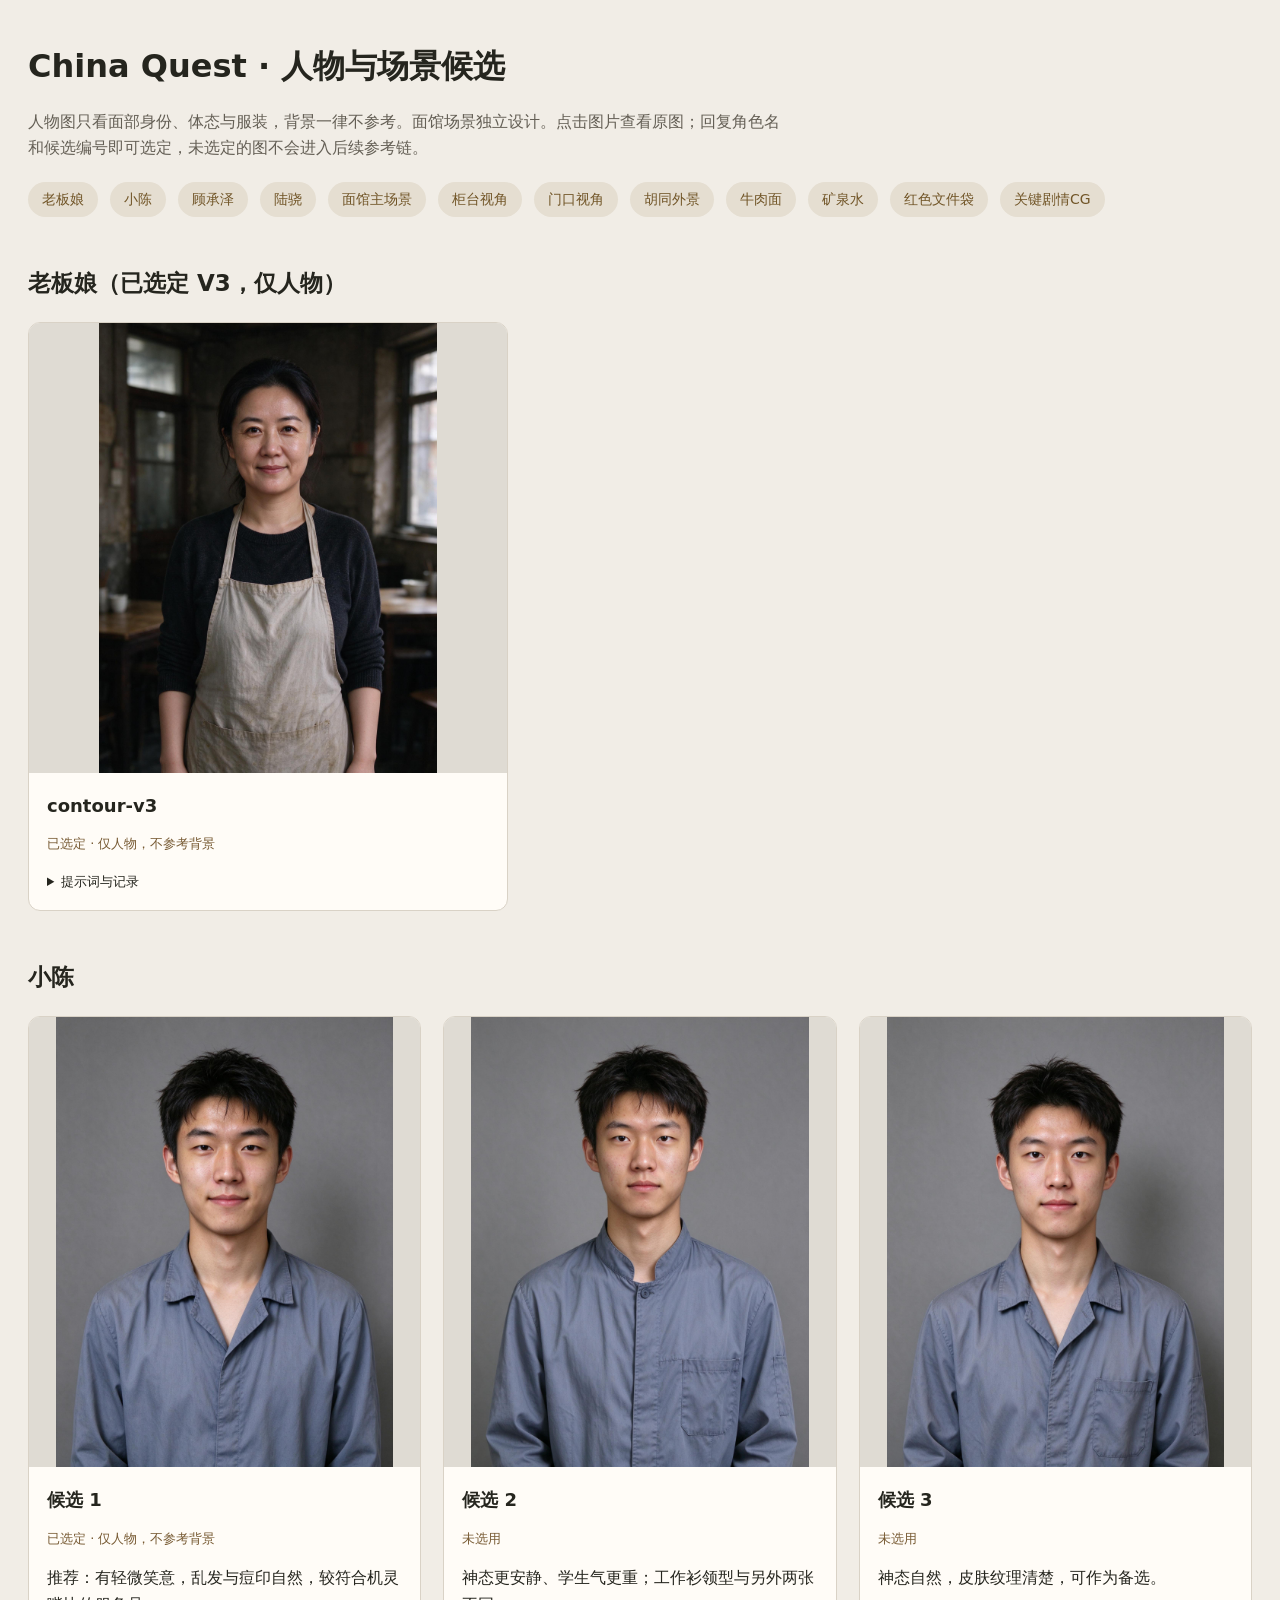
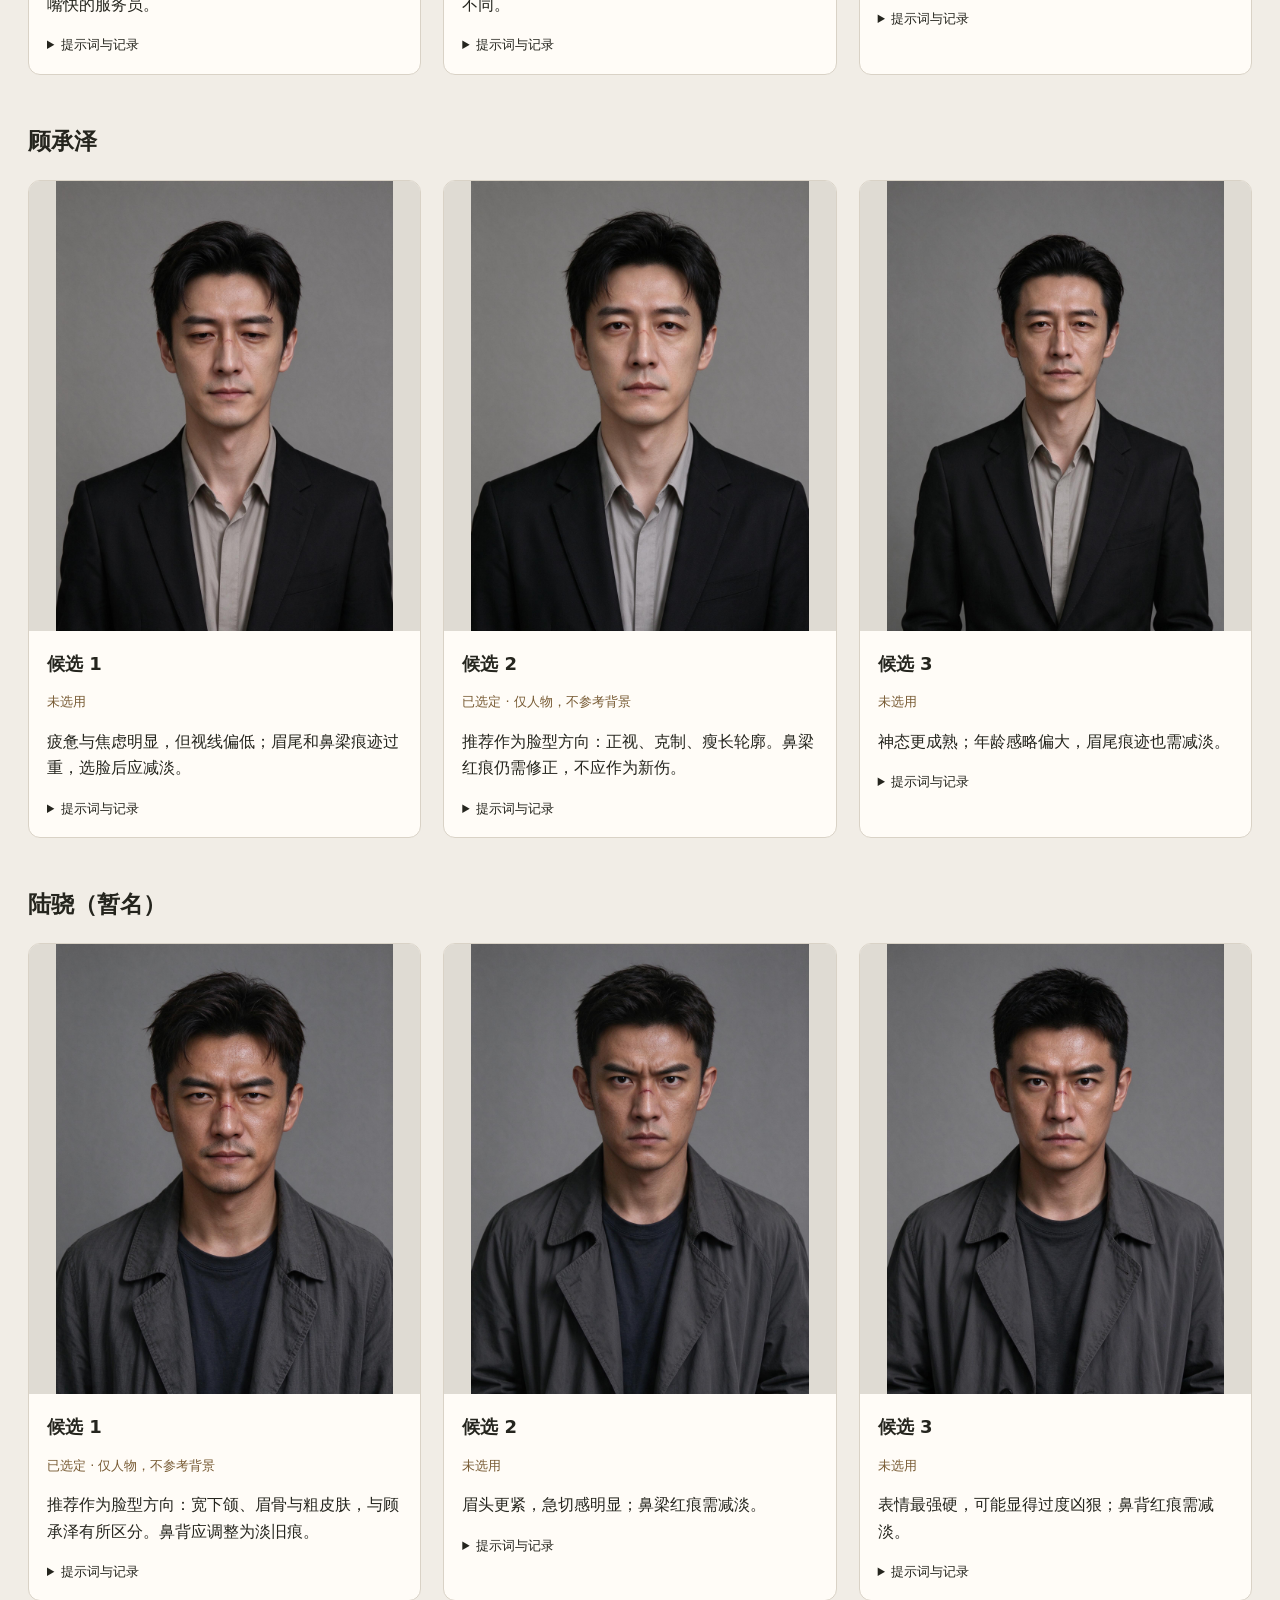
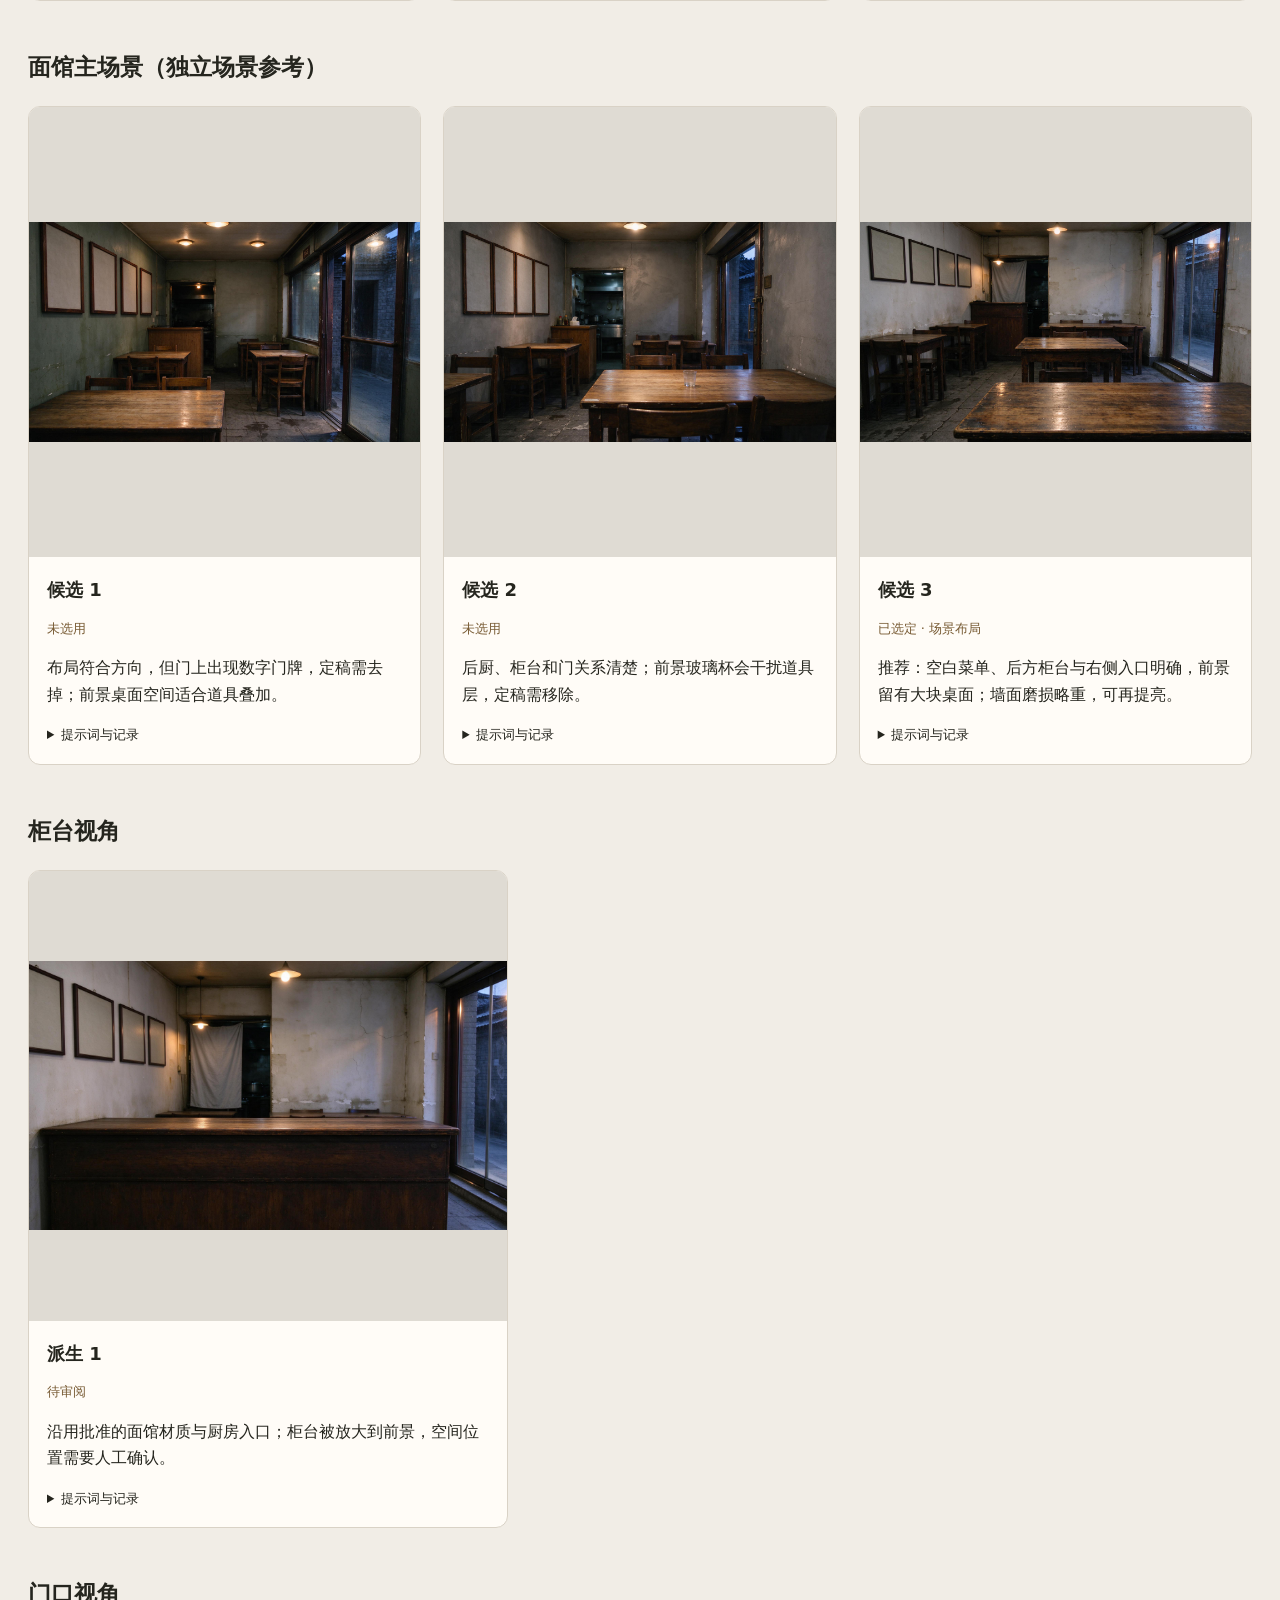
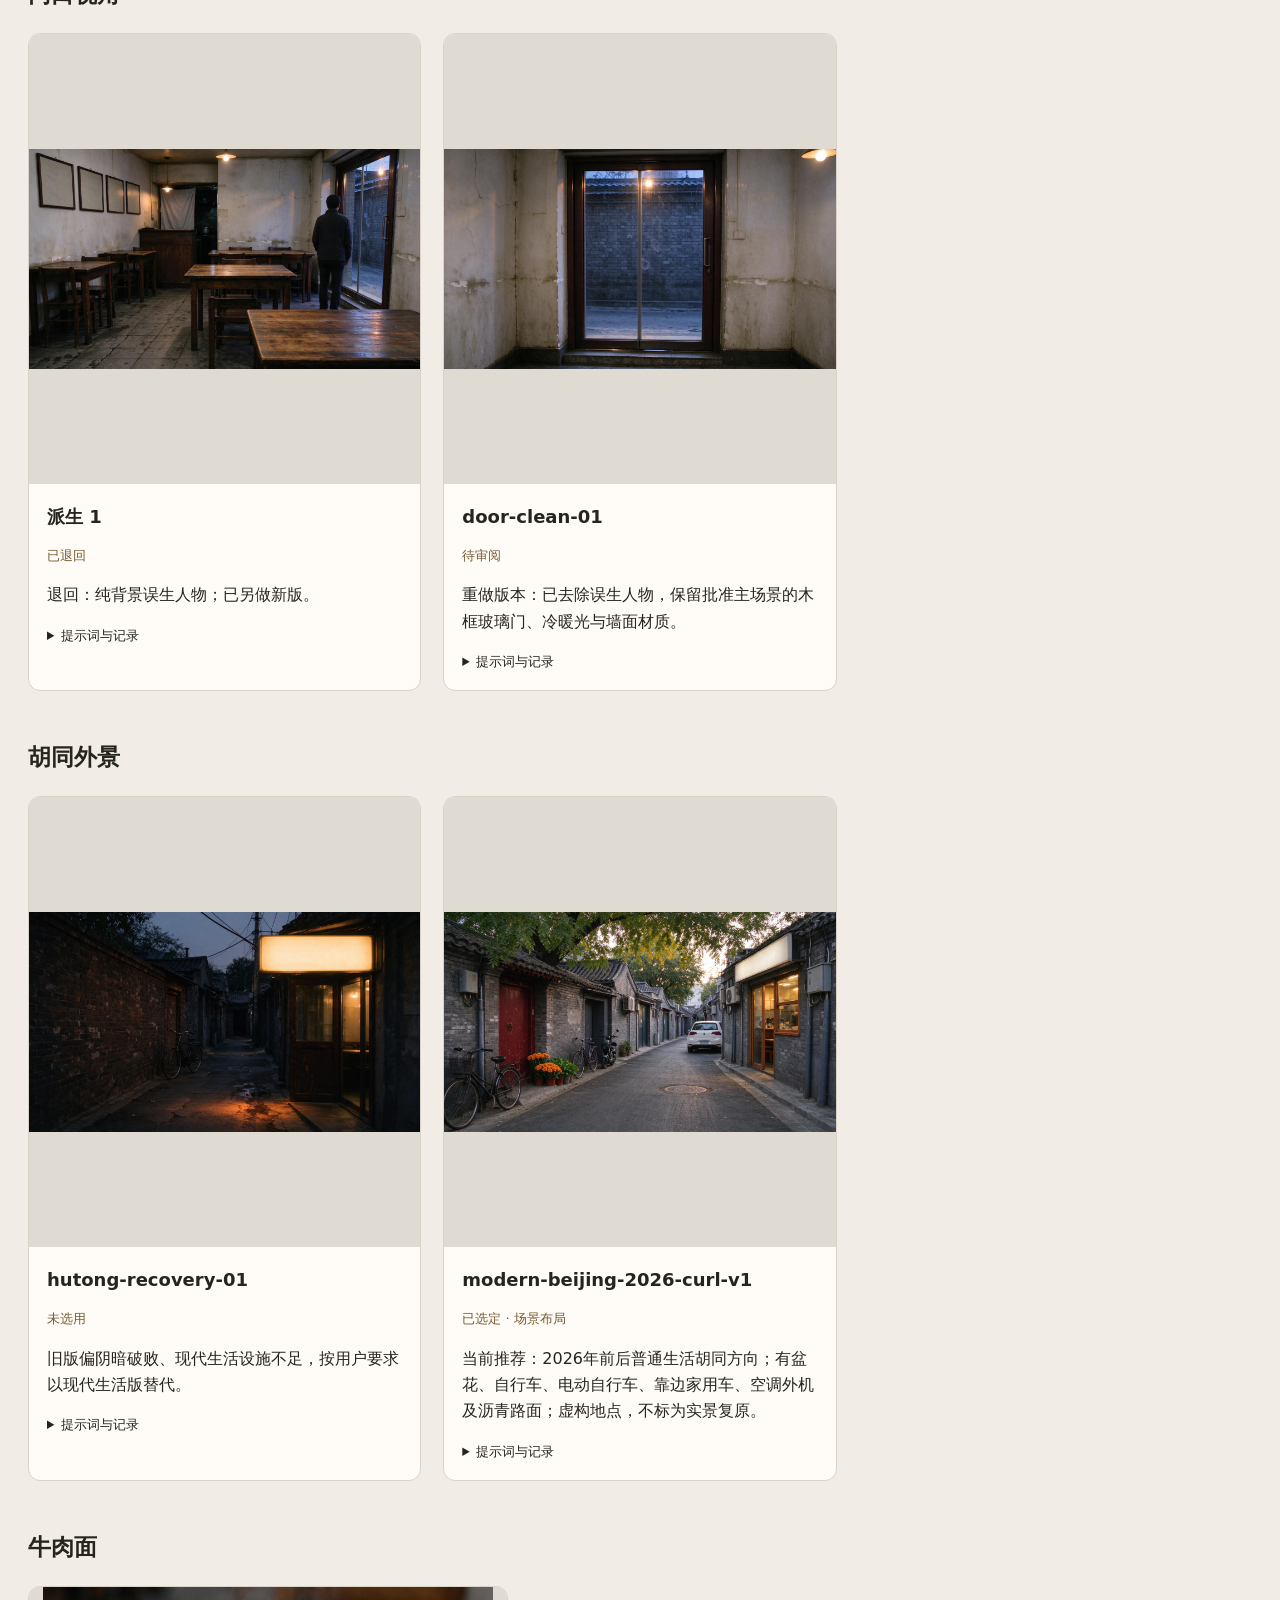
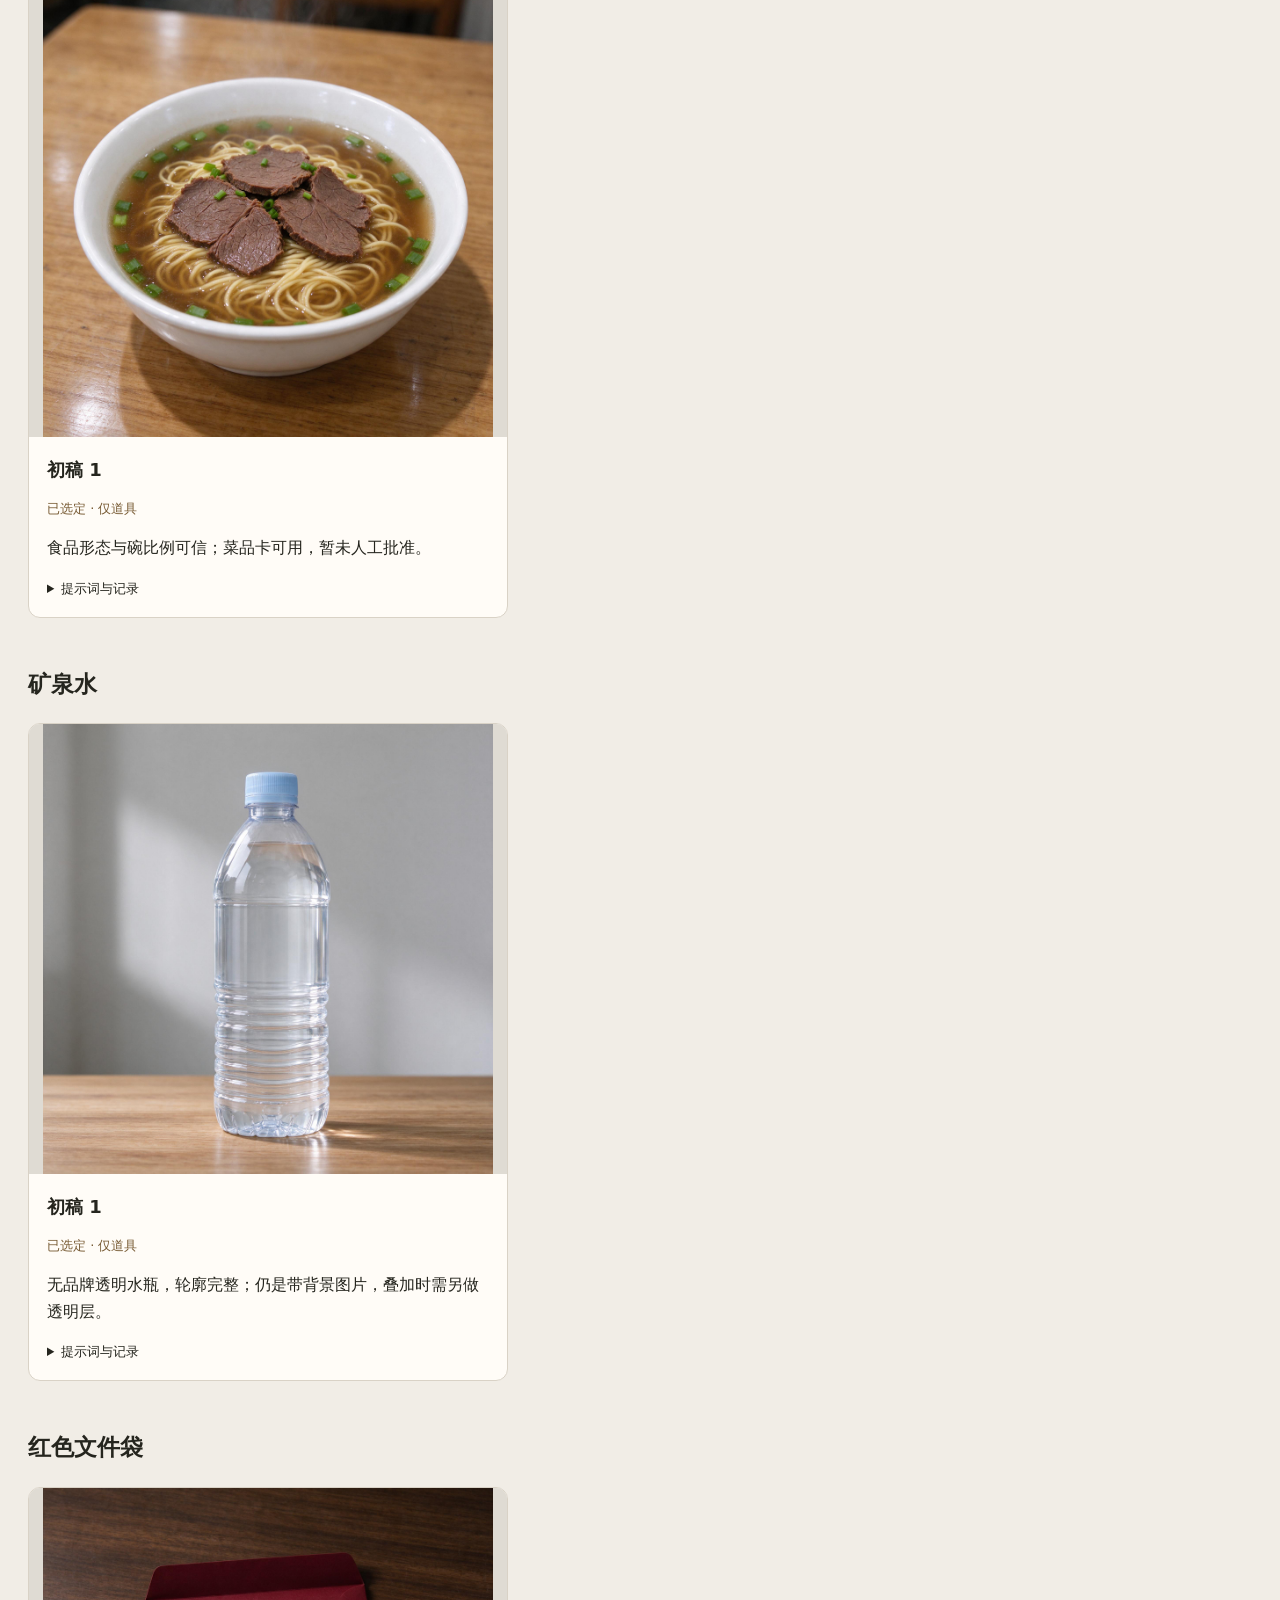
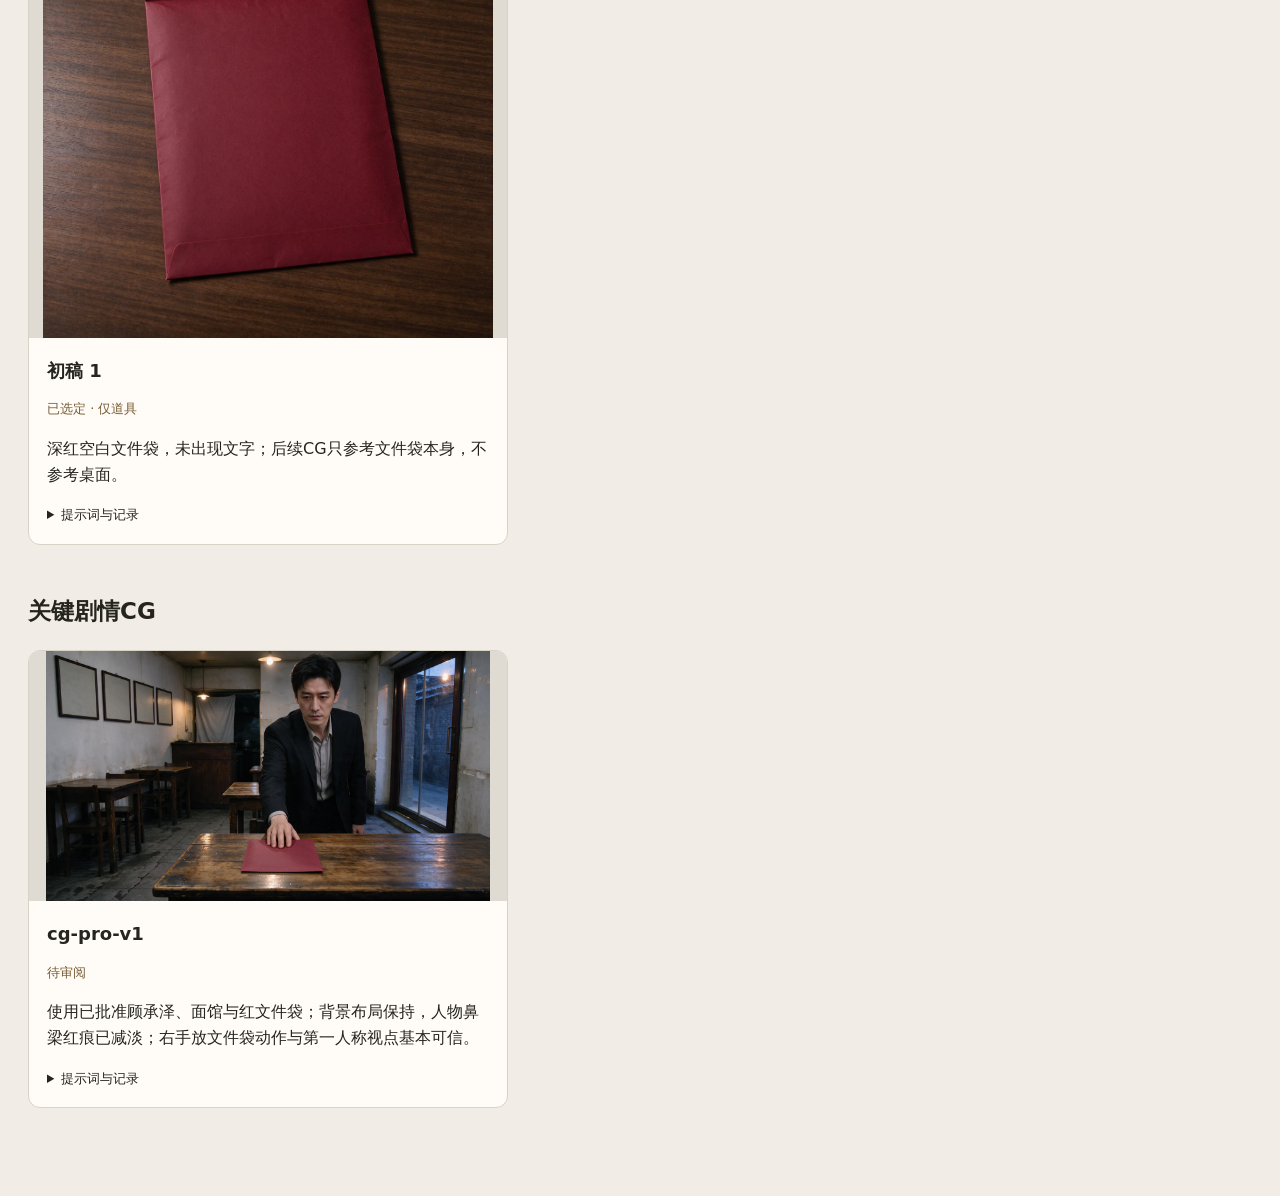
==== assets/candidates/review.html @ 347be407 "Produce complete EP01 image set and lock user-approved references" ====
<!doctype html><html lang="zh-CN"><meta charset="utf-8"><meta name="viewport" content="width=device-width,initial-scale=1"><title>China Quest · 候选图审阅</title><style>
    *{box-sizing:border-box}body{margin:0;background:#f1ede6;color:#25251e;font:16px/1.65 system-ui,-apple-system,sans-serif}main{max-width:1360px;margin:auto;padding:40px 28px}h1{font-size:32px;margin:0}header p{max-width:760px;color:#645f55}section{margin:48px 0}h2{font-size:23px}.grid{display:grid;grid-template-columns:repeat(3,minmax(0,1fr));gap:22px}article{border:1px solid #d9d2c6;background:#fffcf7;border-radius:12px;overflow:hidden}article img{display:block;width:100%;height:450px;object-fit:contain;background:#dfdbd3}article>div{padding:18px}h3{margin:0;font-size:18px}.status{font-size:13px;color:#785b34}details{font-size:13px}details p{white-space:pre-wrap}a{color:#715527}section:last-child img{height:250px}.grid:has(>article:only-child){grid-template-columns:minmax(0,480px)}nav{display:flex;gap:12px;flex-wrap:wrap;margin-top:20px}nav a{background:#e5ded1;border-radius:20px;padding:6px 14px;text-decoration:none;font-size:14px}@media(max-width:800px){article img{height:280px}article>div{padding:12px}main{padding:24px 18px}h1{font-size:26px}}@media(max-width:520px){.grid{grid-template-columns:1fr}article img{height:440px}}
    </style><main><header><h1>China Quest · 人物与场景候选</h1><p>人物图只看面部身份、体态与服装，背景一律不参考。面馆场景独立设计。点击图片查看原图；回复角色名和候选编号即可选定，未选定的图不会进入后续参考链。</p><nav><a href="#CH01_OWNER">老板娘</a><a href="#CH02_XIAOCHEN">小陈</a><a href="#CH03_GU">顾承泽</a><a href="#CH04_RIVAL">陆骁</a><a href="#BG02_SHOP_MAIN">面馆主场景</a><a href="#BG03_COUNTER">柜台视角</a><a href="#BG04_DOOR">门口视角</a><a href="#BG01_HUTONG">胡同外景</a><a href="#PR01_BEEF_NOODLES">牛肉面</a><a href="#PR02_WATER">矿泉水</a><a href="#PR03_ENVELOPE">红色文件袋</a><a href="#CG01_FILE_SLAM">关键剧情CG</a></nav></header><section id="CH01_OWNER"><h2>老板娘（已选定 V3，仅人物）</h2><div class="grid"><article><a href="CH01_OWNER/contour-v3.jpg" target="_blank" rel="noopener"><img loading="lazy" src="CH01_OWNER/contour-v3.jpg" alt="老板娘（已选定 V3，仅人物） contour-v3"></a><div><h3>contour-v3</h3><p class="status">已选定 · 仅人物，不参考背景</p><p></p><details><summary>提示词与记录</summary><p>真实摄影人物选角照，43岁北京胡同面馆女老板，半身正面，3:4。脸部骨相是画面重点：明显方圆脸，横向偏宽，下半脸有宽度，双侧下颌角清楚，下颌宽度接近颧骨宽度，不往下巴收尖；短而宽平的下巴，略外展的颧弓，脸颊有适度自然软组织。中等偏宽鼻翼、鼻头略厚，眉毛较浓且左右略不齐，左侧法令纹较明显、眼尾细纹和皮肤毛孔。神态爽利、稳当、精明，轻微闭嘴笑。正常女性面容，不男性化、不夸张粗犷、不肥胖、不衰老化。不要窄脸、鹅蛋脸、尖下巴、瓜子脸、整容脸或广告模特脸。黑发朴素束起，深色针织衫、洗旧围裙，双手放低不挡脸。自然窗光，背景为虚化朴素面馆，无文字，不磨皮。</p><a href="CH01_OWNER/contour-v3.json">JSON 记录</a></details></div></article></div></section><section id="CH02_XIAOCHEN"><h2>小陈</h2><div class="grid"><article><a href="CH02_XIAOCHEN/casting-round-01-1.jpg" target="_blank" rel="noopener"><img loading="lazy" src="CH02_XIAOCHEN/casting-round-01-1.jpg" alt="小陈 候选 1"></a><div><h3>候选 1</h3><p class="status">已选定 · 仅人物，不参考背景</p><p>推荐：有轻微笑意，乱发与痘印自然，较符合机灵嘴快的服务员。</p><details><summary>提示词与记录</summary><p>真实摄影选角照，3:4正面半身，24岁北京面馆男服务员小陈。年轻、机灵嘴快，略方偏长脸，左右单眼皮和内双不完全对称，鼻尖微圆，短乱发，颧部轻微痘印和真实毛孔。朴素灰蓝工作衫，绝非西装或偶像造型，神态自然有机灵劲。自然柔光，单一中灰无干扰背景，双手放低，完整露出头顶和肩膀。不要磨皮、尖下巴、模特脸、文字。人物参考图背景不用于游戏。</p><a href="CH02_XIAOCHEN/casting-round-01-1.json">JSON 记录</a></details></div></article><article><a href="CH02_XIAOCHEN/casting-round-01-2.jpg" target="_blank" rel="noopener"><img loading="lazy" src="CH02_XIAOCHEN/casting-round-01-2.jpg" alt="小陈 候选 2"></a><div><h3>候选 2</h3><p class="status">未选用</p><p>神态更安静、学生气更重；工作衫领型与另外两张不同。</p><details><summary>提示词与记录</summary><p>真实摄影选角照，3:4正面半身，24岁北京面馆男服务员小陈。年轻、机灵嘴快，略方偏长脸，左右单眼皮和内双不完全对称，鼻尖微圆，短乱发，颧部轻微痘印和真实毛孔。朴素灰蓝工作衫，绝非西装或偶像造型，神态自然有机灵劲。自然柔光，单一中灰无干扰背景，双手放低，完整露出头顶和肩膀。不要磨皮、尖下巴、模特脸、文字。人物参考图背景不用于游戏。</p><a href="CH02_XIAOCHEN/casting-round-01-2.json">JSON 记录</a></details></div></article><article><a href="CH02_XIAOCHEN/casting-round-01-3.jpg" target="_blank" rel="noopener"><img loading="lazy" src="CH02_XIAOCHEN/casting-round-01-3.jpg" alt="小陈 候选 3"></a><div><h3>候选 3</h3><p class="status">未选用</p><p>神态自然，皮肤纹理清楚，可作为备选。</p><details><summary>提示词与记录</summary><p>真实摄影选角照，3:4正面半身，24岁北京面馆男服务员小陈。年轻、机灵嘴快，略方偏长脸，左右单眼皮和内双不完全对称，鼻尖微圆，短乱发，颧部轻微痘印和真实毛孔。朴素灰蓝工作衫，绝非西装或偶像造型，神态自然有机灵劲。自然柔光，单一中灰无干扰背景，双手放低，完整露出头顶和肩膀。不要磨皮、尖下巴、模特脸、文字。人物参考图背景不用于游戏。</p><a href="CH02_XIAOCHEN/casting-round-01-3.json">JSON 记录</a></details></div></article></div></section><section id="CH03_GU"><h2>顾承泽</h2><div class="grid"><article><a href="CH03_GU/casting-round-01-1.jpg" target="_blank" rel="noopener"><img loading="lazy" src="CH03_GU/casting-round-01-1.jpg" alt="顾承泽 候选 1"></a><div><h3>候选 1</h3><p class="status">未选用</p><p>疲惫与焦虑明显，但视线偏低；眉尾和鼻梁痕迹过重，选脸后应减淡。</p><details><summary>提示词与记录</summary><p>真实摄影选角照，3:4正面半身，31岁男性顾承泽，富家人，有控制感、克制中带焦虑。偏瘦长脸，左眉尾一小段断眉，鼻梁右侧轻微不规则，疲惫眼周与真实皮肤，薄唇，黑色西装配素色衬衣，不打夸张领带。偏收窄的下颌，不能宽方脸，不能网红偶像模板。自然中性柔光，单一中灰无干扰背景，手放低。无文字，不磨皮。</p><a href="CH03_GU/casting-round-01-1.json">JSON 记录</a></details></div></article><article><a href="CH03_GU/casting-round-01-2.jpg" target="_blank" rel="noopener"><img loading="lazy" src="CH03_GU/casting-round-01-2.jpg" alt="顾承泽 候选 2"></a><div><h3>候选 2</h3><p class="status">已选定 · 仅人物，不参考背景</p><p>推荐作为脸型方向：正视、克制、瘦长轮廓。鼻梁红痕仍需修正，不应作为新伤。</p><details><summary>提示词与记录</summary><p>真实摄影选角照，3:4正面半身，31岁男性顾承泽，富家人，有控制感、克制中带焦虑。偏瘦长脸，左眉尾一小段断眉，鼻梁右侧轻微不规则，疲惫眼周与真实皮肤，薄唇，黑色西装配素色衬衣，不打夸张领带。偏收窄的下颌，不能宽方脸，不能网红偶像模板。自然中性柔光，单一中灰无干扰背景，手放低。无文字，不磨皮。</p><a href="CH03_GU/casting-round-01-2.json">JSON 记录</a></details></div></article><article><a href="CH03_GU/casting-round-01-3.jpg" target="_blank" rel="noopener"><img loading="lazy" src="CH03_GU/casting-round-01-3.jpg" alt="顾承泽 候选 3"></a><div><h3>候选 3</h3><p class="status">未选用</p><p>神态更成熟；年龄感略偏大，眉尾痕迹也需减淡。</p><details><summary>提示词与记录</summary><p>真实摄影选角照，3:4正面半身，31岁男性顾承泽，富家人，有控制感、克制中带焦虑。偏瘦长脸，左眉尾一小段断眉，鼻梁右侧轻微不规则，疲惫眼周与真实皮肤，薄唇，黑色西装配素色衬衣，不打夸张领带。偏收窄的下颌，不能宽方脸，不能网红偶像模板。自然中性柔光，单一中灰无干扰背景，手放低。无文字，不磨皮。</p><a href="CH03_GU/casting-round-01-3.json">JSON 记录</a></details></div></article></div></section><section id="CH04_RIVAL"><h2>陆骁（暂名）</h2><div class="grid"><article><a href="CH04_RIVAL/casting-round-01-1.jpg" target="_blank" rel="noopener"><img loading="lazy" src="CH04_RIVAL/casting-round-01-1.jpg" alt="陆骁（暂名） 候选 1"></a><div><h3>候选 1</h3><p class="status">已选定 · 仅人物，不参考背景</p><p>推荐作为脸型方向：宽下颌、眉骨与粗皮肤，与顾承泽有所区分。鼻背应调整为淡旧痕。</p><details><summary>提示词与记录</summary><p>真实摄影选角照，3:4正面半身，33岁男性陆骁（暂名），急切、直接、警惕。宽下颌方脸、眉骨明显，微不对称耳朵，鼻背轻微愈合旧伤，肤质偏粗有毛孔，短发。深灰风衣，朴素深色内搭。脸部偏宽，明确区别于偏瘦长脸黑西装顾承泽，不是同一个演员，不是偶像模特脸。自然中性柔光，单一中灰无干扰背景，双手放低。无文字，不磨皮。</p><a href="CH04_RIVAL/casting-round-01-1.json">JSON 记录</a></details></div></article><article><a href="CH04_RIVAL/casting-round-01-2.jpg" target="_blank" rel="noopener"><img loading="lazy" src="CH04_RIVAL/casting-round-01-2.jpg" alt="陆骁（暂名） 候选 2"></a><div><h3>候选 2</h3><p class="status">未选用</p><p>眉头更紧，急切感明显；鼻梁红痕需减淡。</p><details><summary>提示词与记录</summary><p>真实摄影选角照，3:4正面半身，33岁男性陆骁（暂名），急切、直接、警惕。宽下颌方脸、眉骨明显，微不对称耳朵，鼻背轻微愈合旧伤，肤质偏粗有毛孔，短发。深灰风衣，朴素深色内搭。脸部偏宽，明确区别于偏瘦长脸黑西装顾承泽，不是同一个演员，不是偶像模特脸。自然中性柔光，单一中灰无干扰背景，双手放低。无文字，不磨皮。</p><a href="CH04_RIVAL/casting-round-01-2.json">JSON 记录</a></details></div></article><article><a href="CH04_RIVAL/casting-round-01-3.jpg" target="_blank" rel="noopener"><img loading="lazy" src="CH04_RIVAL/casting-round-01-3.jpg" alt="陆骁（暂名） 候选 3"></a><div><h3>候选 3</h3><p class="status">未选用</p><p>表情最强硬，可能显得过度凶狠；鼻背红痕需减淡。</p><details><summary>提示词与记录</summary><p>真实摄影选角照，3:4正面半身，33岁男性陆骁（暂名），急切、直接、警惕。宽下颌方脸、眉骨明显，微不对称耳朵，鼻背轻微愈合旧伤，肤质偏粗有毛孔，短发。深灰风衣，朴素深色内搭。脸部偏宽，明确区别于偏瘦长脸黑西装顾承泽，不是同一个演员，不是偶像模特脸。自然中性柔光，单一中灰无干扰背景，双手放低。无文字，不磨皮。</p><a href="CH04_RIVAL/casting-round-01-3.json">JSON 记录</a></details></div></article></div></section><section id="BG02_SHOP_MAIN"><h2>面馆主场景（独立场景参考）</h2><div class="grid"><article><a href="BG02_SHOP_MAIN/casting-round-01-1.jpg" target="_blank" rel="noopener"><img loading="lazy" src="BG02_SHOP_MAIN/casting-round-01-1.jpg" alt="面馆主场景（独立场景参考） 候选 1"></a><div><h3>候选 1</h3><p class="status">未选用</p><p>布局符合方向，但门上出现数字门牌，定稿需去掉；前景桌面空间适合道具叠加。</p><details><summary>提示词与记录</summary><p>16:9真实摄影，北京胡同口普通小面馆，傍晚，玩家坐在前景木桌旁的平视室内主视角，35mm镜头。空间小而可信：左墙四块空白菜单板；后墙靠左一个小木柜台，后方通厨房；右侧靠前是木框玻璃入口门，门外隐约胡同灰砖；中间留出通道，四张旧木桌配木椅，地面灰色旧水泥砖。暖色顶灯混合门口冷色傍晚光，磨损墙面、真实尺度、干净但有使用痕迹。店内无人，无人物照片，不用任何人物参考照片里的背景。菜单板和门牌均留白，无可读文字、无字母、无品牌，不要豪华餐厅或复古影棚，前景桌面给后续食物与文件袋留位置。</p><a href="BG02_SHOP_MAIN/casting-round-01-1.json">JSON 记录</a></details></div></article><article><a href="BG02_SHOP_MAIN/casting-round-01-2.jpg" target="_blank" rel="noopener"><img loading="lazy" src="BG02_SHOP_MAIN/casting-round-01-2.jpg" alt="面馆主场景（独立场景参考） 候选 2"></a><div><h3>候选 2</h3><p class="status">未选用</p><p>后厨、柜台和门关系清楚；前景玻璃杯会干扰道具层，定稿需移除。</p><details><summary>提示词与记录</summary><p>16:9真实摄影，北京胡同口普通小面馆，傍晚，玩家坐在前景木桌旁的平视室内主视角，35mm镜头。空间小而可信：左墙四块空白菜单板；后墙靠左一个小木柜台，后方通厨房；右侧靠前是木框玻璃入口门，门外隐约胡同灰砖；中间留出通道，四张旧木桌配木椅，地面灰色旧水泥砖。暖色顶灯混合门口冷色傍晚光，磨损墙面、真实尺度、干净但有使用痕迹。店内无人，无人物照片，不用任何人物参考照片里的背景。菜单板和门牌均留白，无可读文字、无字母、无品牌，不要豪华餐厅或复古影棚，前景桌面给后续食物与文件袋留位置。</p><a href="BG02_SHOP_MAIN/casting-round-01-2.json">JSON 记录</a></details></div></article><article><a href="BG02_SHOP_MAIN/casting-round-01-3.jpg" target="_blank" rel="noopener"><img loading="lazy" src="BG02_SHOP_MAIN/casting-round-01-3.jpg" alt="面馆主场景（独立场景参考） 候选 3"></a><div><h3>候选 3</h3><p class="status">已选定 · 场景布局</p><p>推荐：空白菜单、后方柜台与右侧入口明确，前景留有大块桌面；墙面磨损略重，可再提亮。</p><details><summary>提示词与记录</summary><p>16:9真实摄影，北京胡同口普通小面馆，傍晚，玩家坐在前景木桌旁的平视室内主视角，35mm镜头。空间小而可信：左墙四块空白菜单板；后墙靠左一个小木柜台，后方通厨房；右侧靠前是木框玻璃入口门，门外隐约胡同灰砖；中间留出通道，四张旧木桌配木椅，地面灰色旧水泥砖。暖色顶灯混合门口冷色傍晚光，磨损墙面、真实尺度、干净但有使用痕迹。店内无人，无人物照片，不用任何人物参考照片里的背景。菜单板和门牌均留白，无可读文字、无字母、无品牌，不要豪华餐厅或复古影棚，前景桌面给后续食物与文件袋留位置。</p><a href="BG02_SHOP_MAIN/casting-round-01-3.json">JSON 记录</a></details></div></article></div></section><section id="BG03_COUNTER"><h2>柜台视角</h2><div class="grid"><article><a href="BG03_COUNTER/derived-round-01-1.jpg" target="_blank" rel="noopener"><img loading="lazy" src="BG03_COUNTER/derived-round-01-1.jpg" alt="柜台视角 派生 1"></a><div><h3>派生 1</h3><p class="status">待审阅</p><p>沿用批准的面馆材质与厨房入口；柜台被放大到前景，空间位置需要人工确认。</p><details><summary>提示词与记录</summary><p>16:9真实摄影，严格依据参考图中已批准面馆的空间，不引入人物照片背景。镜头推进到后方靠左的小木柜台，近景能看到左侧空白菜单板及后方厨房入口；相同木材、墙面、地砖与暖灯混合傍晚光，保留布局相对位置，真实35mm平视摄影。空白菜单板无任何文字，无新门窗、无人物、无商标、无数字，柜台台面留空，不改变装修，不变成另一家店。
参考图1（BG02_SHOP_MAIN）仅约束场景布局、建筑材质与室内陈设。</p><a href="BG03_COUNTER/derived-round-01-1.json">JSON 记录</a></details></div></article></div></section><section id="BG04_DOOR"><h2>门口视角</h2><div class="grid"><article><a href="BG04_DOOR/derived-round-01-1.jpg" target="_blank" rel="noopener"><img loading="lazy" src="BG04_DOOR/derived-round-01-1.jpg" alt="门口视角 派生 1"></a><div><h3>派生 1</h3><p class="status">已退回</p><p>退回：纯背景误生人物；已另做新版。</p><details><summary>提示词与记录</summary><p>16:9真实摄影，严格依据参考图中已批准面馆的右侧木框玻璃门，坐在面馆内向右侧入口看，保持门的木框样式、玻璃分格、门外灰砖胡同、同一块地砖与墙体。傍晚冷色户外光与暖灯混合。门口留出一个完整站立人物的位置。无人物、无文字、无数字门牌、无商标，不改变门的位置与结构，不借用任何人物肖像的背景。
参考图1（BG02_SHOP_MAIN）仅约束场景布局、建筑材质与室内陈设。</p><a href="BG04_DOOR/derived-round-01-1.json">JSON 记录</a></details></div></article><article><a href="BG04_DOOR/door-clean-01.jpg" target="_blank" rel="noopener"><img loading="lazy" src="BG04_DOOR/door-clean-01.jpg" alt="门口视角 door-clean-01"></a><div><h3>door-clean-01</h3><p class="status">待审阅</p><p>重做版本：已去除误生人物，保留批准主场景的木框玻璃门、冷暖光与墙面材质。</p><details><summary>提示词与记录</summary><p>16:9真实摄影，空无一人的面馆门口近景。只拍参考面馆右侧现有的木框玻璃门：镜头朝向门口并推进，门占画面主体，门外同一灰砖胡同。沿用相同门框分格、金属门把、磨损墙体、地砖与傍晚冷暖光。背景层必须绝对空无一人：没有人、没有人体、没有人影、没有倒影中的人、没有人物照片。不要增加门窗，不改变装修，不包含任何文字或数字。画面中不出现桌子挡住门。
参考图1（BG02_SHOP_MAIN）仅约束场景布局、建筑材质与室内陈设。</p><a href="BG04_DOOR/door-clean-01.json">JSON 记录</a></details></div></article></div></section><section id="BG01_HUTONG"><h2>胡同外景</h2><div class="grid"><article><a href="BG01_HUTONG/hutong-recovery-01.jpg" target="_blank" rel="noopener"><img loading="lazy" src="BG01_HUTONG/hutong-recovery-01.jpg" alt="胡同外景 hutong-recovery-01"></a><div><h3>hutong-recovery-01</h3><p class="status">未选用</p><p>旧版偏阴暗破败、现代生活设施不足，按用户要求以现代生活版替代。</p><details><summary>提示词与记录</summary><p>16:9真实摄影，北京胡同傍晚街景。平视步行视角，灰砖院墙、木门、生活化电线与自行车，小面馆入口在前方右侧，门旁一块暖色发光空白长方招牌，留给前端叠加好运面馆文字。门内只透出温暖灯光，不具体展示室内布局。自然暮色，无人物，无车牌，无品牌，所有招牌无文字、无字母、无数字。不要旅游景区式灯笼，不要霓虹商业街，真实北方生活胡同。</p><a href="BG01_HUTONG/hutong-recovery-01.json">JSON 记录</a></details></div></article><article><a href="BG01_HUTONG/modern-beijing-2026-curl-v1.jpg" target="_blank" rel="noopener"><img loading="lazy" src="BG01_HUTONG/modern-beijing-2026-curl-v1.jpg" alt="胡同外景 modern-beijing-2026-curl-v1"></a><div><h3>modern-beijing-2026-curl-v1</h3><p class="status">已选定 · 场景布局</p><p>当前推荐：2026年前后普通生活胡同方向；有盆花、自行车、电动自行车、靠边家用车、空调外机及沥青路面；虚构地点，不标为实景复原。</p><details><summary>提示词与记录</summary><p>2026年前后的北京东城普通生活胡同，16:9纪实摄影，平视35mm。约5米宽的干燥平整沥青路面，有井盖；低矮一层灰砖四合院院墙和灰瓦硬山屋顶，砖缝与轻微修补真实，绝非废墟。深红或深灰院门，部分换成普通现代金属门窗。门口几盆菊花与绿植，院墙上探出槐树叶。两辆普通自行车、一辆小型电动自行车整齐贴边；巷子较宽的远处仅一辆普通白色紧凑型家用轿车靠墙停放，不堵路。少量真实空调外机、配电箱，线缆沿墙规整收束，不能满天乱线。前方右侧是正在营业的小面馆，简单木框玻璃门、朴素空白招牌，店内暖光。傍晚但天色明亮，灰墙细节可见，正常曝光和生活色彩。无人、无文字、无数字、无车牌内容、无品牌。不要红灯笼排阵、牌楼、青石古街、过度破损积水、老式二八车主景或民国影视滤镜。</p><a href="BG01_HUTONG/modern-beijing-2026-curl-v1.json">JSON 记录</a></details></div></article></div></section><section id="PR01_BEEF_NOODLES"><h2>牛肉面</h2><div class="grid"><article><a href="PR01_BEEF_NOODLES/independent-round-01-1.jpg" target="_blank" rel="noopener"><img loading="lazy" src="PR01_BEEF_NOODLES/independent-round-01-1.jpg" alt="牛肉面 初稿 1"></a><div><h3>初稿 1</h3><p class="status">已选定 · 仅道具</p><p>食品形态与碗比例可信；菜品卡可用，暂未人工批准。</p><details><summary>提示词与记录</summary><p>1:1真实食品摄影，普通白色瓷碗里的一份北京小面馆牛肉汤面，几片正常份量的炖牛肉、可见面条、葱花与热汤，牛肉纹理自然，简单木桌，柔和中性室内光，碗完整入镜。没有人物、手、餐厅标识或任何文字。食品比例可信，不要夸张广告摆盘，不要餐具穿模。</p><a href="PR01_BEEF_NOODLES/independent-round-01-1.json">JSON 记录</a></details></div></article></div></section><section id="PR02_WATER"><h2>矿泉水</h2><div class="grid"><article><a href="PR02_WATER/independent-round-01-1.jpg" target="_blank" rel="noopener"><img loading="lazy" src="PR02_WATER/independent-round-01-1.jpg" alt="矿泉水 初稿 1"></a><div><h3>初稿 1</h3><p class="status">已选定 · 仅道具</p><p>无品牌透明水瓶，轮廓完整；仍是带背景图片，叠加时需另做透明层。</p><details><summary>提示词与记录</summary><p>1:1真实物品摄影，一瓶普通无品牌500毫升透明矿泉水，瓶盖淡蓝，透明无字空白瓶身，不贴商标，装满清水，瓶底和瓶盖完整入镜，放在普通木桌，柔和中性光，背景虚化无干扰。无人物、无文字、无品牌、水瓶不变形。</p><a href="PR02_WATER/independent-round-01-1.json">JSON 记录</a></details></div></article></div></section><section id="PR03_ENVELOPE"><h2>红色文件袋</h2><div class="grid"><article><a href="PR03_ENVELOPE/independent-round-01-1.jpg" target="_blank" rel="noopener"><img loading="lazy" src="PR03_ENVELOPE/independent-round-01-1.jpg" alt="红色文件袋 初稿 1"></a><div><h3>初稿 1</h3><p class="status">已选定 · 仅道具</p><p>深红空白文件袋，未出现文字；后续CG只参考文件袋本身，不参考桌面。</p><details><summary>提示词与记录</summary><p>1:1真实物品摄影，一个正式但普通的深红色纸质文件袋，A4文件大小的比例，封套平放在木桌上，三分之四俯视角，单个文件袋完整入镜，纸张折痕和封口结构可信，低调正式。表面完全空白，不印任何字、章、徽标、数字，不能像钞票、证件或请柬；无人物、无手。中性自然室内光。</p><a href="PR03_ENVELOPE/independent-round-01-1.json">JSON 记录</a></details></div></article></div></section><section id="CG01_FILE_SLAM"><h2>关键剧情CG</h2><div class="grid"><article><a href="CG01_FILE_SLAM/cg-pro-v1.jpg" target="_blank" rel="noopener"><img loading="lazy" src="CG01_FILE_SLAM/cg-pro-v1.jpg" alt="关键剧情CG cg-pro-v1"></a><div><h3>cg-pro-v1</h3><p class="status">待审阅</p><p>使用已批准顾承泽、面馆与红文件袋；背景布局保持，人物鼻梁红痕已减淡；右手放文件袋动作与第一人称视点基本可信。</p><details><summary>提示词与记录</summary><p>16:9北京现实主义都市短剧真实摄影剧照。使用参考图1的同一家面馆，保持左墙四块空白菜单板、后方靠左小木柜台和厨房、右侧玻璃入口门、前景木桌，傍晚冷暖混合光。镜头为玩家坐在前景桌边的第一人称，不出现玩家身体，不预设玩家性别。参考图2的顾承泽穿同款黑西装，站在桌子对面稍偏右，克制焦虑，俯身用一只自然的右手把参考图3的深红色空白文件袋放到桌面中央，手指结构自然可信，文件袋大小符合A4。保持人物脸型与疲惫眼周，鼻梁是正常皮肤，减淡参考图中过重的红色痕迹，眉尾只留轻微自然断眉，不出现新鲜伤口。不借用人物参考背景，不借用道具参考桌面。无其他人物、无文字、无数字、无标志，不增加新道具。
参考图1（BG02_SHOP_MAIN）仅约束场景布局、建筑材质与室内陈设。
参考图2（CH03_GU）只参考人物的面部身份、体态和已确认服装；完全忽略该图背景、空间布局、道具与光线，以目标场景指令为准。
参考图3（PR03_ENVELOPE）只参考主体物品，忽略其背景。</p><a href="CG01_FILE_SLAM/cg-pro-v1.json">JSON 记录</a></details></div></article></div></section></main></html>
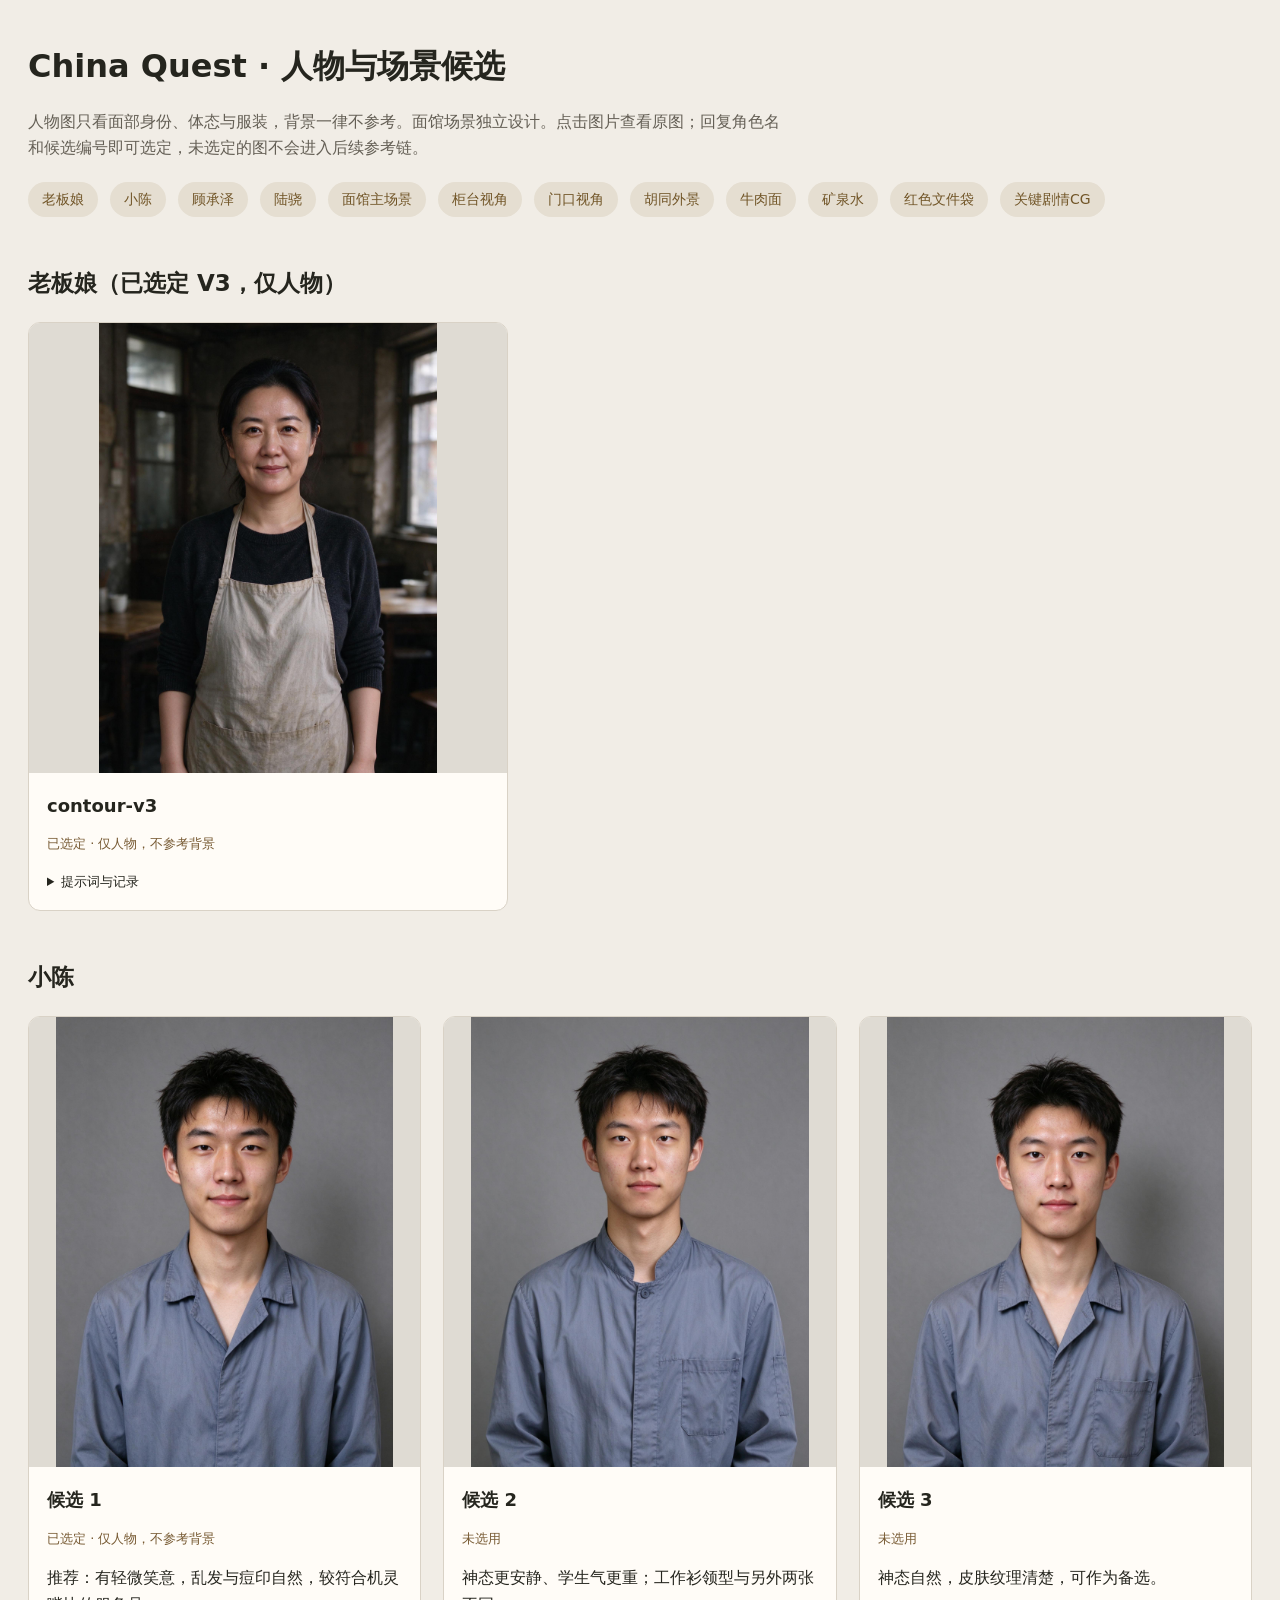
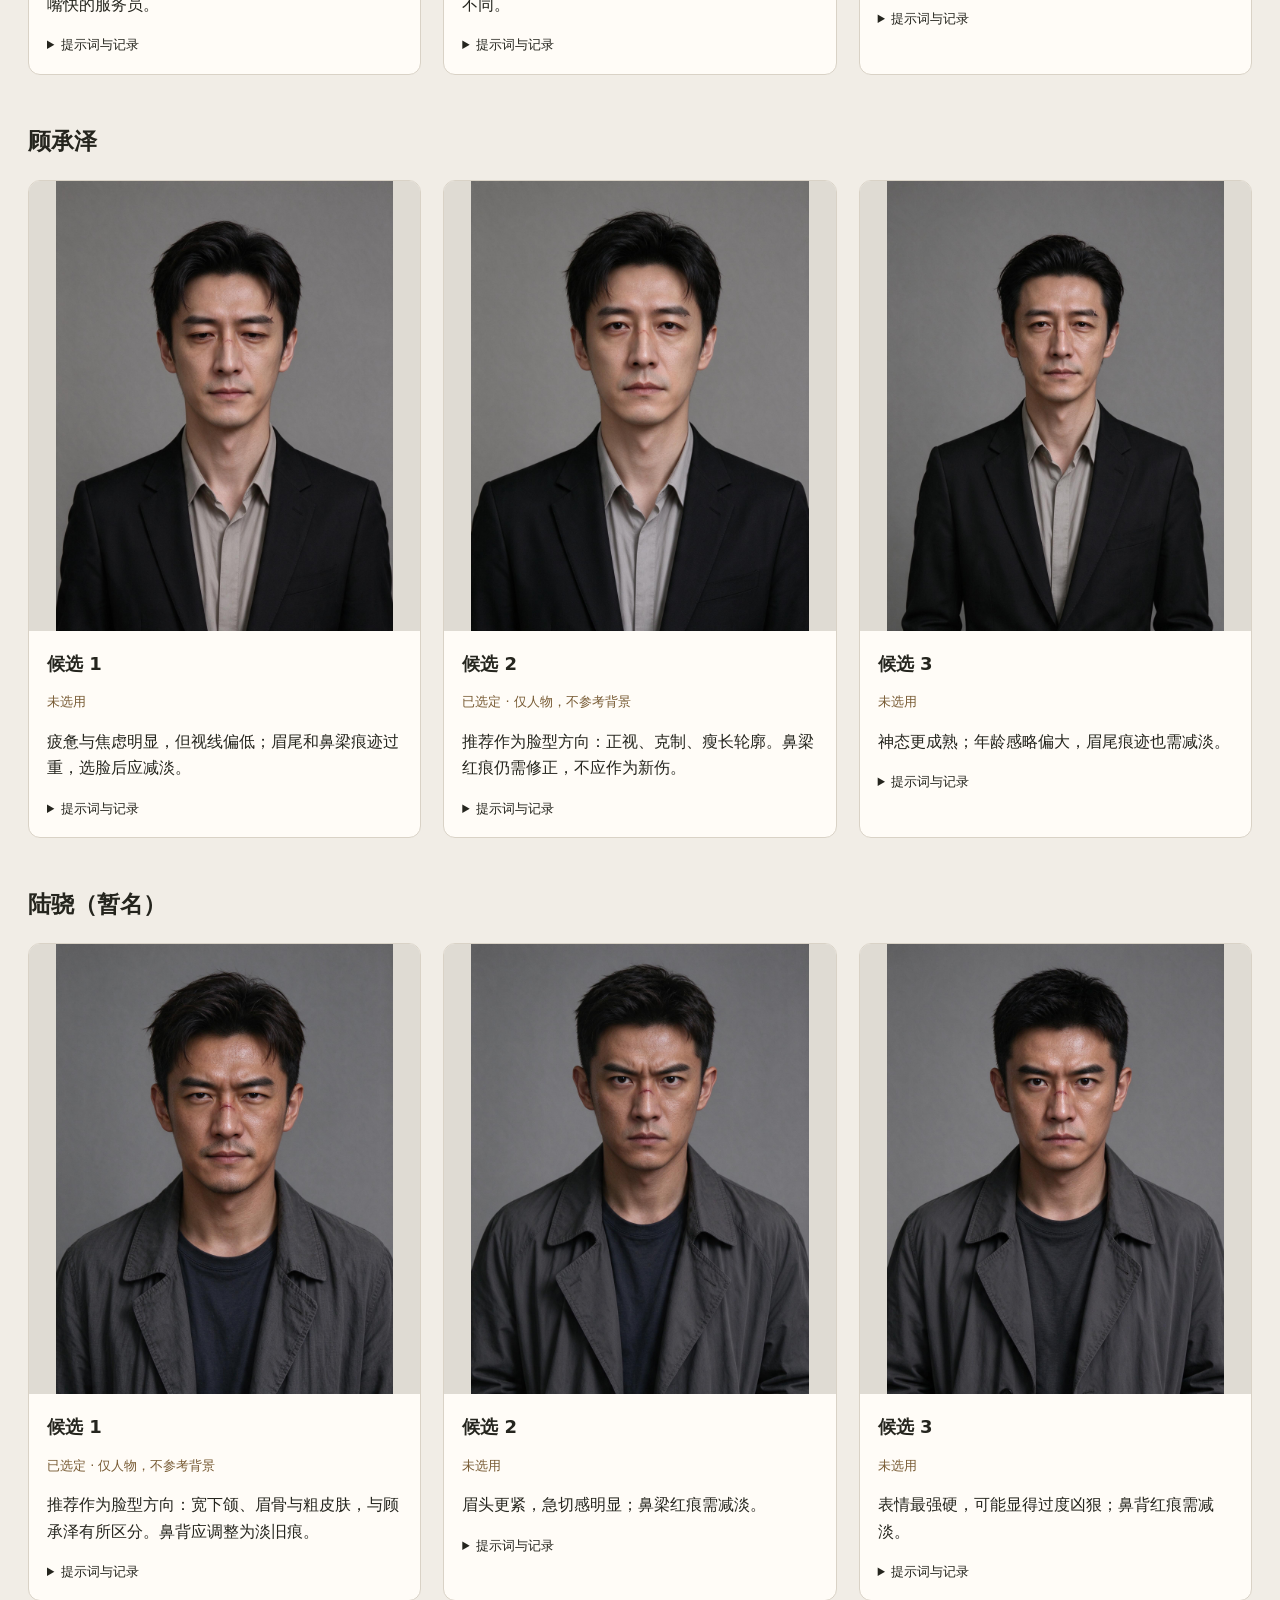
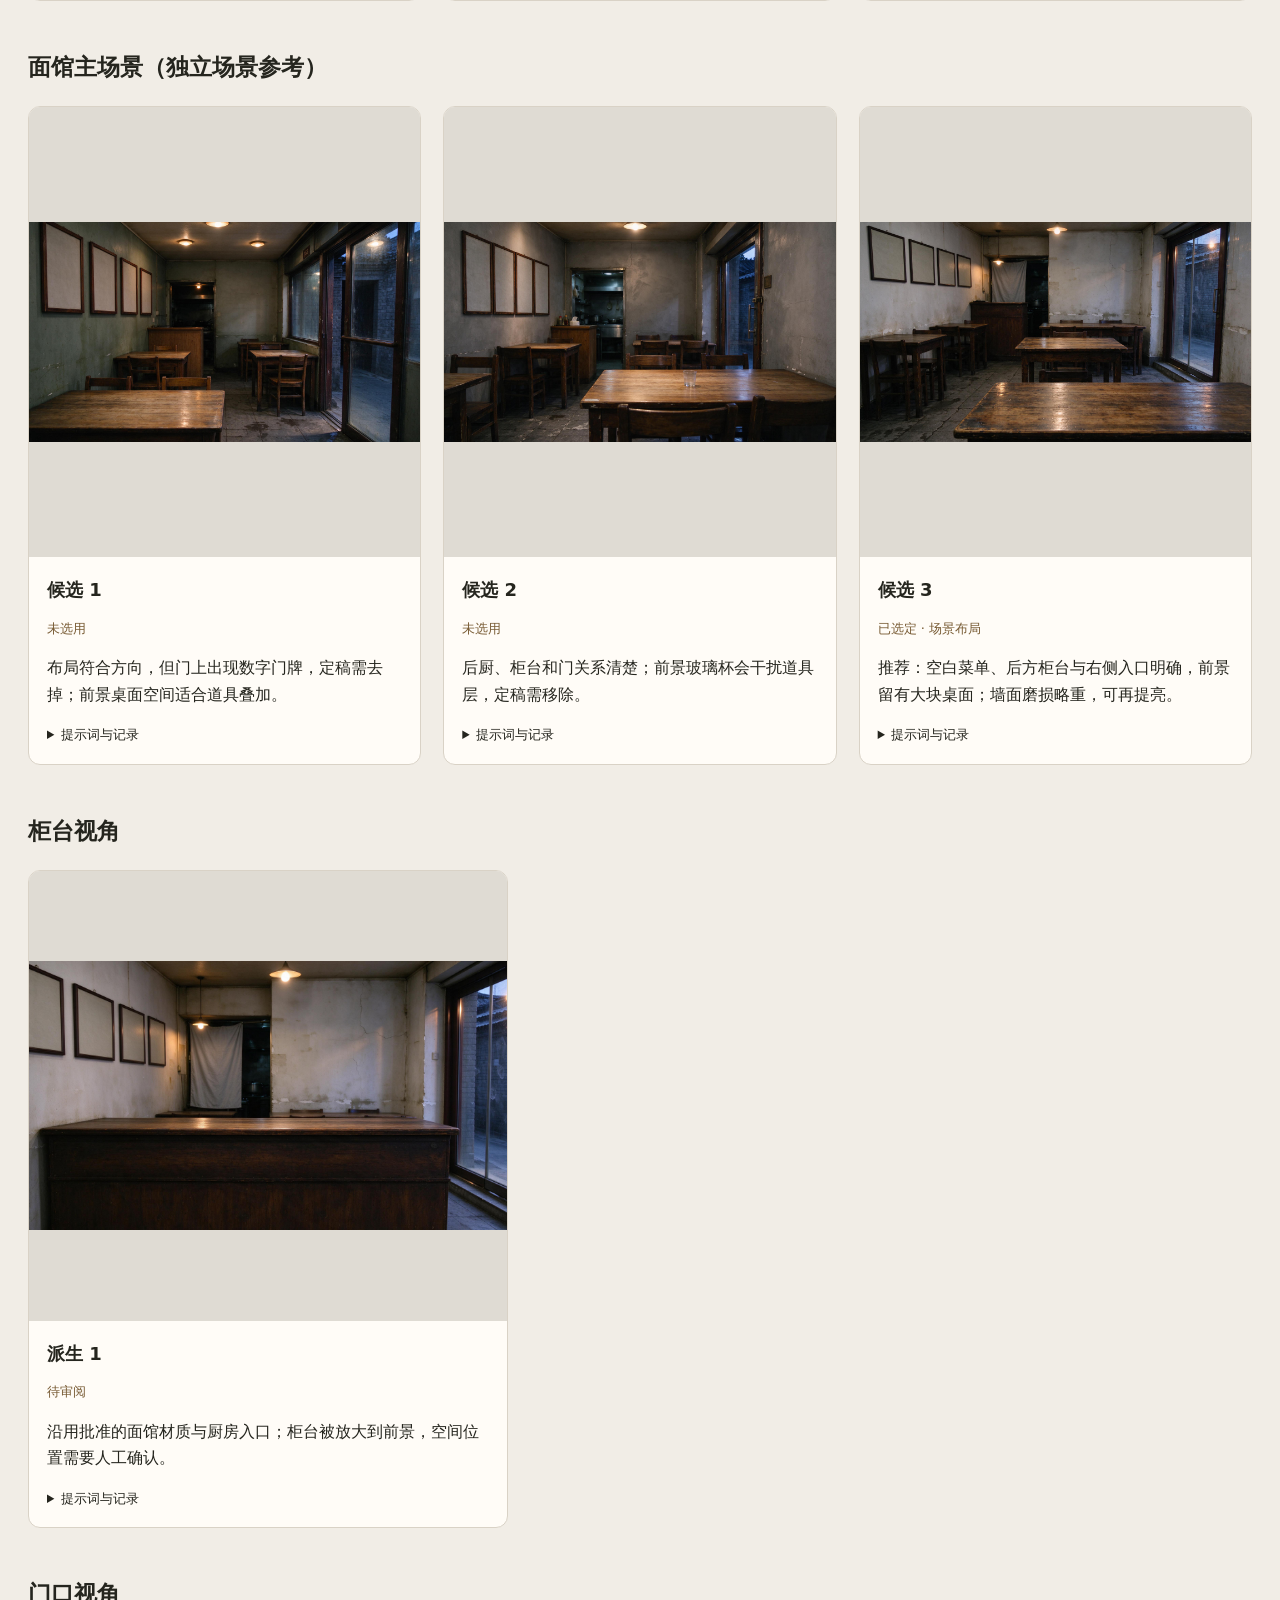
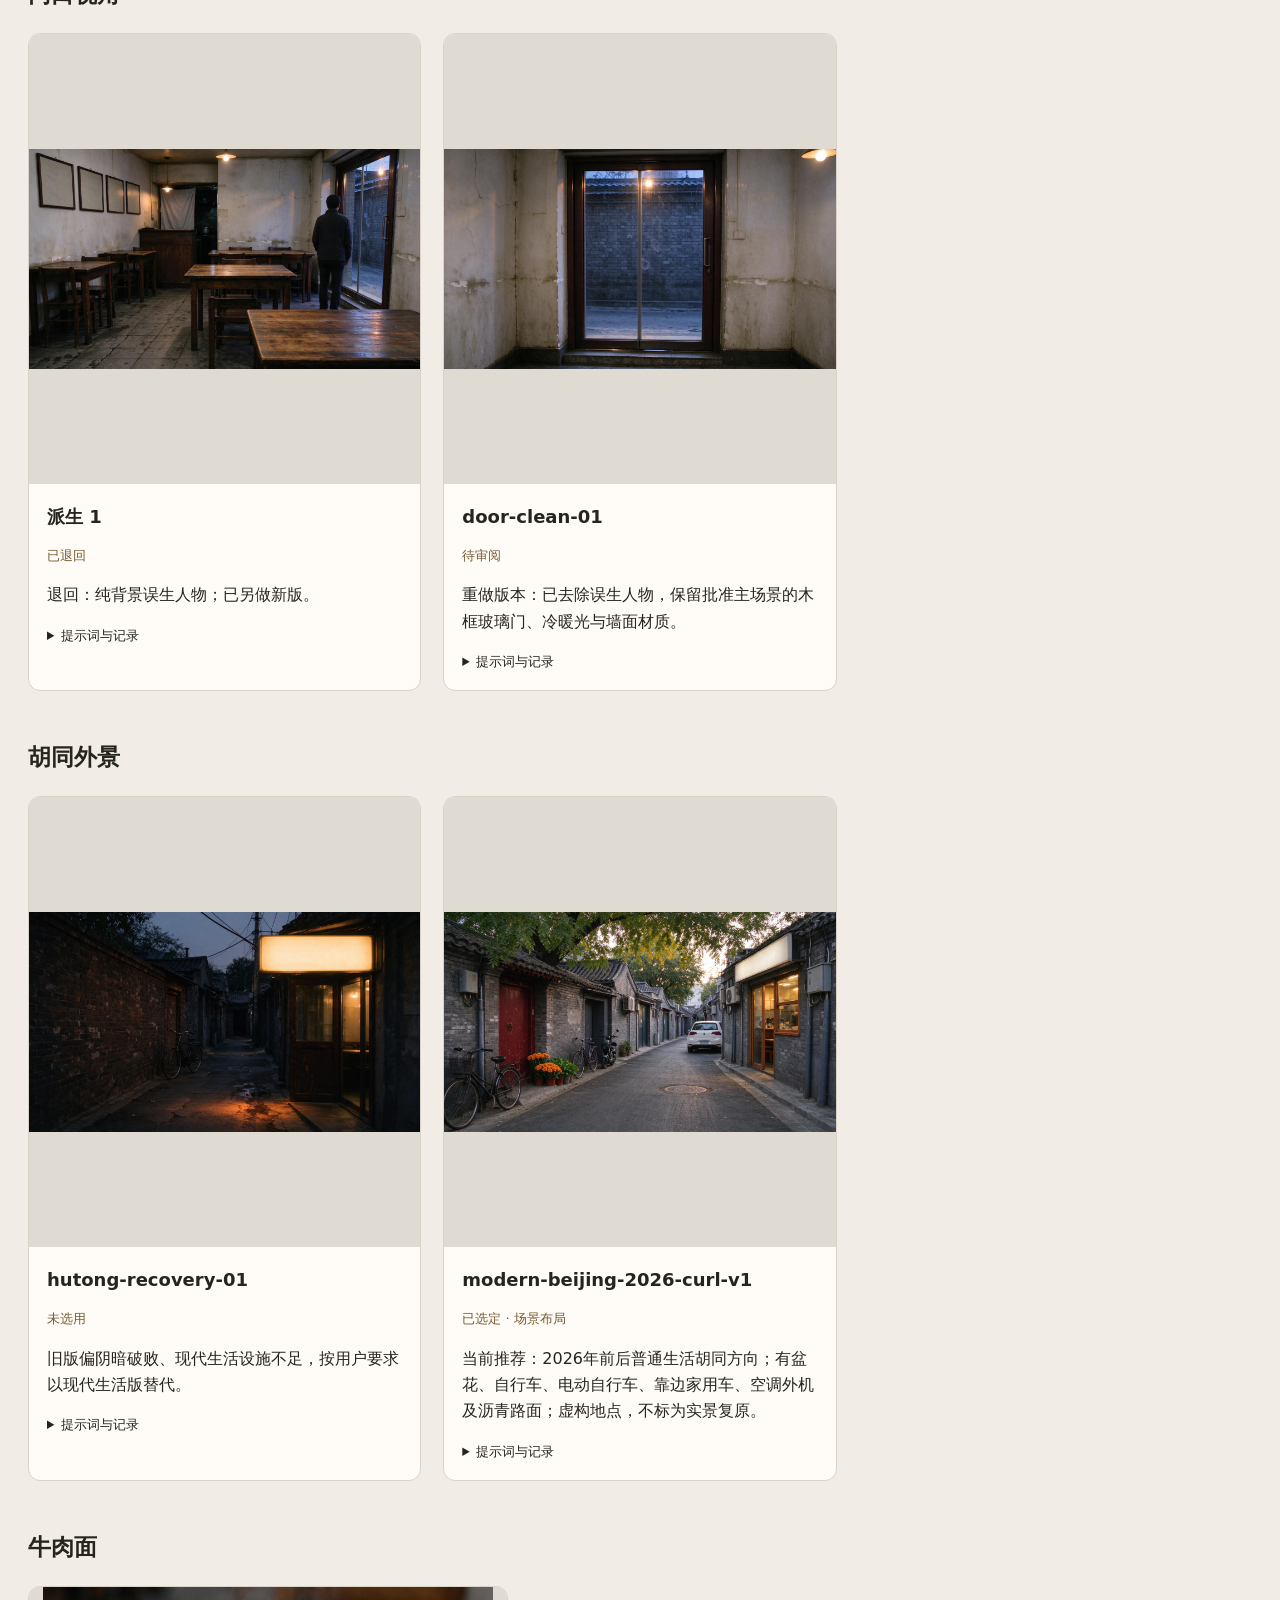
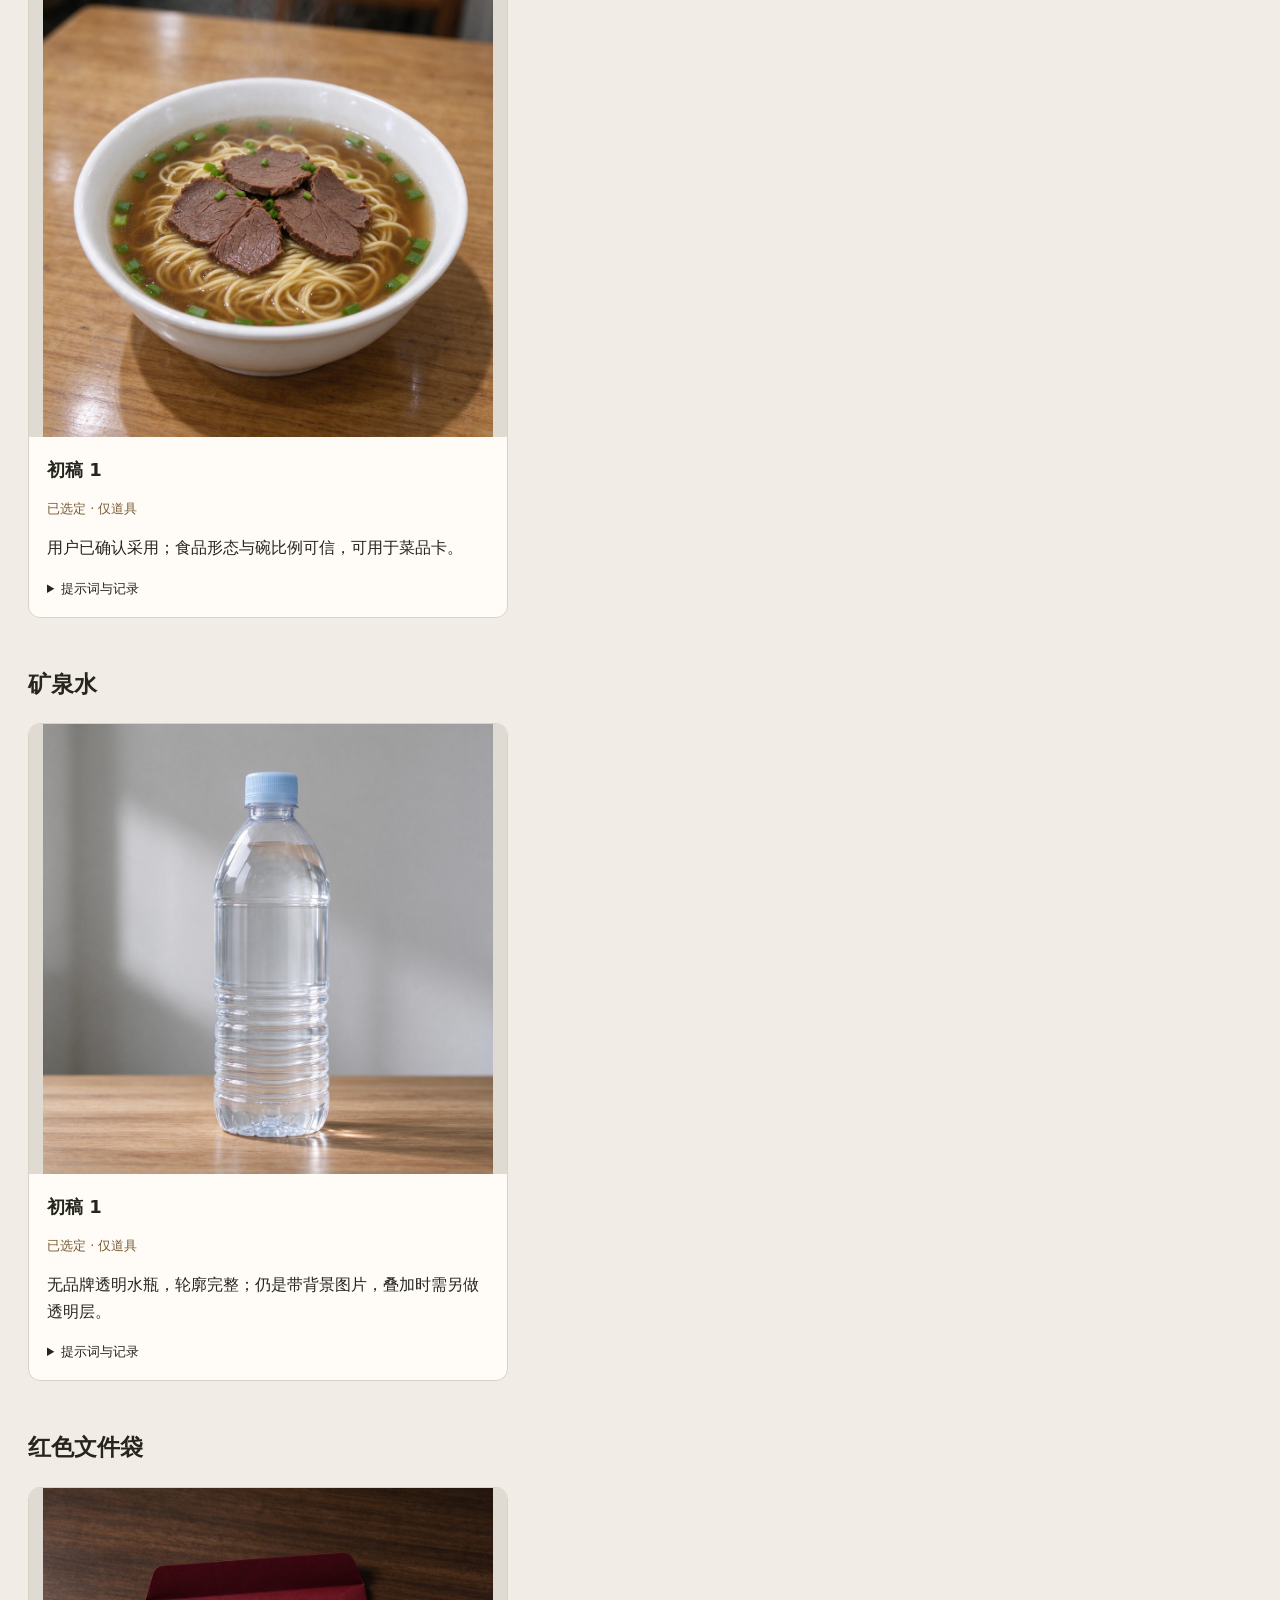
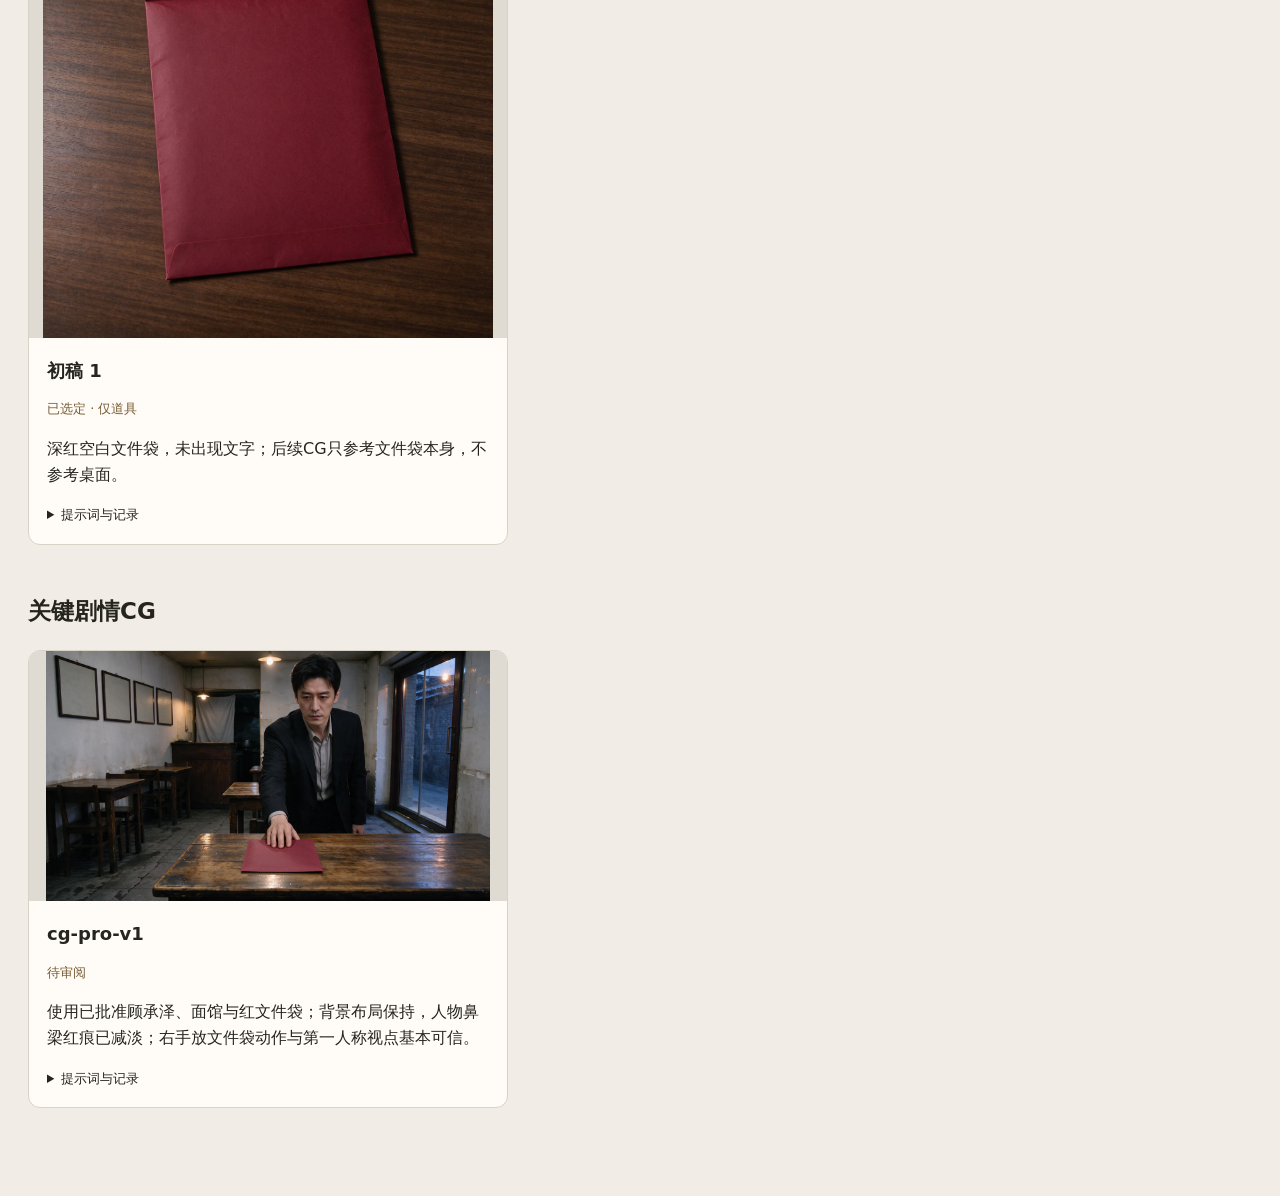
==== commit ed6cd6c2: "Record successful GitHub sync and image approval inventory" ====
--- a/assets/candidates/review.html
+++ b/assets/candidates/review.html
@@ -3,7 +3,7 @@
     </style><main><header><h1>China Quest · 人物与场景候选</h1><p>人物图只看面部身份、体态与服装，背景一律不参考。面馆场景独立设计。点击图片查看原图；回复角色名和候选编号即可选定，未选定的图不会进入后续参考链。</p><nav><a href="#CH01_OWNER">老板娘</a><a href="#CH02_XIAOCHEN">小陈</a><a href="#CH03_GU">顾承泽</a><a href="#CH04_RIVAL">陆骁</a><a href="#BG02_SHOP_MAIN">面馆主场景</a><a href="#BG03_COUNTER">柜台视角</a><a href="#BG04_DOOR">门口视角</a><a href="#BG01_HUTONG">胡同外景</a><a href="#PR01_BEEF_NOODLES">牛肉面</a><a href="#PR02_WATER">矿泉水</a><a href="#PR03_ENVELOPE">红色文件袋</a><a href="#CG01_FILE_SLAM">关键剧情CG</a></nav></header><section id="CH01_OWNER"><h2>老板娘（已选定 V3，仅人物）</h2><div class="grid"><article><a href="CH01_OWNER/contour-v3.jpg" target="_blank" rel="noopener"><img loading="lazy" src="CH01_OWNER/contour-v3.jpg" alt="老板娘（已选定 V3，仅人物） contour-v3"></a><div><h3>contour-v3</h3><p class="status">已选定 · 仅人物，不参考背景</p><p></p><details><summary>提示词与记录</summary><p>真实摄影人物选角照，43岁北京胡同面馆女老板，半身正面，3:4。脸部骨相是画面重点：明显方圆脸，横向偏宽，下半脸有宽度，双侧下颌角清楚，下颌宽度接近颧骨宽度，不往下巴收尖；短而宽平的下巴，略外展的颧弓，脸颊有适度自然软组织。中等偏宽鼻翼、鼻头略厚，眉毛较浓且左右略不齐，左侧法令纹较明显、眼尾细纹和皮肤毛孔。神态爽利、稳当、精明，轻微闭嘴笑。正常女性面容，不男性化、不夸张粗犷、不肥胖、不衰老化。不要窄脸、鹅蛋脸、尖下巴、瓜子脸、整容脸或广告模特脸。黑发朴素束起，深色针织衫、洗旧围裙，双手放低不挡脸。自然窗光，背景为虚化朴素面馆，无文字，不磨皮。</p><a href="CH01_OWNER/contour-v3.json">JSON 记录</a></details></div></article></div></section><section id="CH02_XIAOCHEN"><h2>小陈</h2><div class="grid"><article><a href="CH02_XIAOCHEN/casting-round-01-1.jpg" target="_blank" rel="noopener"><img loading="lazy" src="CH02_XIAOCHEN/casting-round-01-1.jpg" alt="小陈 候选 1"></a><div><h3>候选 1</h3><p class="status">已选定 · 仅人物，不参考背景</p><p>推荐：有轻微笑意，乱发与痘印自然，较符合机灵嘴快的服务员。</p><details><summary>提示词与记录</summary><p>真实摄影选角照，3:4正面半身，24岁北京面馆男服务员小陈。年轻、机灵嘴快，略方偏长脸，左右单眼皮和内双不完全对称，鼻尖微圆，短乱发，颧部轻微痘印和真实毛孔。朴素灰蓝工作衫，绝非西装或偶像造型，神态自然有机灵劲。自然柔光，单一中灰无干扰背景，双手放低，完整露出头顶和肩膀。不要磨皮、尖下巴、模特脸、文字。人物参考图背景不用于游戏。</p><a href="CH02_XIAOCHEN/casting-round-01-1.json">JSON 记录</a></details></div></article><article><a href="CH02_XIAOCHEN/casting-round-01-2.jpg" target="_blank" rel="noopener"><img loading="lazy" src="CH02_XIAOCHEN/casting-round-01-2.jpg" alt="小陈 候选 2"></a><div><h3>候选 2</h3><p class="status">未选用</p><p>神态更安静、学生气更重；工作衫领型与另外两张不同。</p><details><summary>提示词与记录</summary><p>真实摄影选角照，3:4正面半身，24岁北京面馆男服务员小陈。年轻、机灵嘴快，略方偏长脸，左右单眼皮和内双不完全对称，鼻尖微圆，短乱发，颧部轻微痘印和真实毛孔。朴素灰蓝工作衫，绝非西装或偶像造型，神态自然有机灵劲。自然柔光，单一中灰无干扰背景，双手放低，完整露出头顶和肩膀。不要磨皮、尖下巴、模特脸、文字。人物参考图背景不用于游戏。</p><a href="CH02_XIAOCHEN/casting-round-01-2.json">JSON 记录</a></details></div></article><article><a href="CH02_XIAOCHEN/casting-round-01-3.jpg" target="_blank" rel="noopener"><img loading="lazy" src="CH02_XIAOCHEN/casting-round-01-3.jpg" alt="小陈 候选 3"></a><div><h3>候选 3</h3><p class="status">未选用</p><p>神态自然，皮肤纹理清楚，可作为备选。</p><details><summary>提示词与记录</summary><p>真实摄影选角照，3:4正面半身，24岁北京面馆男服务员小陈。年轻、机灵嘴快，略方偏长脸，左右单眼皮和内双不完全对称，鼻尖微圆，短乱发，颧部轻微痘印和真实毛孔。朴素灰蓝工作衫，绝非西装或偶像造型，神态自然有机灵劲。自然柔光，单一中灰无干扰背景，双手放低，完整露出头顶和肩膀。不要磨皮、尖下巴、模特脸、文字。人物参考图背景不用于游戏。</p><a href="CH02_XIAOCHEN/casting-round-01-3.json">JSON 记录</a></details></div></article></div></section><section id="CH03_GU"><h2>顾承泽</h2><div class="grid"><article><a href="CH03_GU/casting-round-01-1.jpg" target="_blank" rel="noopener"><img loading="lazy" src="CH03_GU/casting-round-01-1.jpg" alt="顾承泽 候选 1"></a><div><h3>候选 1</h3><p class="status">未选用</p><p>疲惫与焦虑明显，但视线偏低；眉尾和鼻梁痕迹过重，选脸后应减淡。</p><details><summary>提示词与记录</summary><p>真实摄影选角照，3:4正面半身，31岁男性顾承泽，富家人，有控制感、克制中带焦虑。偏瘦长脸，左眉尾一小段断眉，鼻梁右侧轻微不规则，疲惫眼周与真实皮肤，薄唇，黑色西装配素色衬衣，不打夸张领带。偏收窄的下颌，不能宽方脸，不能网红偶像模板。自然中性柔光，单一中灰无干扰背景，手放低。无文字，不磨皮。</p><a href="CH03_GU/casting-round-01-1.json">JSON 记录</a></details></div></article><article><a href="CH03_GU/casting-round-01-2.jpg" target="_blank" rel="noopener"><img loading="lazy" src="CH03_GU/casting-round-01-2.jpg" alt="顾承泽 候选 2"></a><div><h3>候选 2</h3><p class="status">已选定 · 仅人物，不参考背景</p><p>推荐作为脸型方向：正视、克制、瘦长轮廓。鼻梁红痕仍需修正，不应作为新伤。</p><details><summary>提示词与记录</summary><p>真实摄影选角照，3:4正面半身，31岁男性顾承泽，富家人，有控制感、克制中带焦虑。偏瘦长脸，左眉尾一小段断眉，鼻梁右侧轻微不规则，疲惫眼周与真实皮肤，薄唇，黑色西装配素色衬衣，不打夸张领带。偏收窄的下颌，不能宽方脸，不能网红偶像模板。自然中性柔光，单一中灰无干扰背景，手放低。无文字，不磨皮。</p><a href="CH03_GU/casting-round-01-2.json">JSON 记录</a></details></div></article><article><a href="CH03_GU/casting-round-01-3.jpg" target="_blank" rel="noopener"><img loading="lazy" src="CH03_GU/casting-round-01-3.jpg" alt="顾承泽 候选 3"></a><div><h3>候选 3</h3><p class="status">未选用</p><p>神态更成熟；年龄感略偏大，眉尾痕迹也需减淡。</p><details><summary>提示词与记录</summary><p>真实摄影选角照，3:4正面半身，31岁男性顾承泽，富家人，有控制感、克制中带焦虑。偏瘦长脸，左眉尾一小段断眉，鼻梁右侧轻微不规则，疲惫眼周与真实皮肤，薄唇，黑色西装配素色衬衣，不打夸张领带。偏收窄的下颌，不能宽方脸，不能网红偶像模板。自然中性柔光，单一中灰无干扰背景，手放低。无文字，不磨皮。</p><a href="CH03_GU/casting-round-01-3.json">JSON 记录</a></details></div></article></div></section><section id="CH04_RIVAL"><h2>陆骁（暂名）</h2><div class="grid"><article><a href="CH04_RIVAL/casting-round-01-1.jpg" target="_blank" rel="noopener"><img loading="lazy" src="CH04_RIVAL/casting-round-01-1.jpg" alt="陆骁（暂名） 候选 1"></a><div><h3>候选 1</h3><p class="status">已选定 · 仅人物，不参考背景</p><p>推荐作为脸型方向：宽下颌、眉骨与粗皮肤，与顾承泽有所区分。鼻背应调整为淡旧痕。</p><details><summary>提示词与记录</summary><p>真实摄影选角照，3:4正面半身，33岁男性陆骁（暂名），急切、直接、警惕。宽下颌方脸、眉骨明显，微不对称耳朵，鼻背轻微愈合旧伤，肤质偏粗有毛孔，短发。深灰风衣，朴素深色内搭。脸部偏宽，明确区别于偏瘦长脸黑西装顾承泽，不是同一个演员，不是偶像模特脸。自然中性柔光，单一中灰无干扰背景，双手放低。无文字，不磨皮。</p><a href="CH04_RIVAL/casting-round-01-1.json">JSON 记录</a></details></div></article><article><a href="CH04_RIVAL/casting-round-01-2.jpg" target="_blank" rel="noopener"><img loading="lazy" src="CH04_RIVAL/casting-round-01-2.jpg" alt="陆骁（暂名） 候选 2"></a><div><h3>候选 2</h3><p class="status">未选用</p><p>眉头更紧，急切感明显；鼻梁红痕需减淡。</p><details><summary>提示词与记录</summary><p>真实摄影选角照，3:4正面半身，33岁男性陆骁（暂名），急切、直接、警惕。宽下颌方脸、眉骨明显，微不对称耳朵，鼻背轻微愈合旧伤，肤质偏粗有毛孔，短发。深灰风衣，朴素深色内搭。脸部偏宽，明确区别于偏瘦长脸黑西装顾承泽，不是同一个演员，不是偶像模特脸。自然中性柔光，单一中灰无干扰背景，双手放低。无文字，不磨皮。</p><a href="CH04_RIVAL/casting-round-01-2.json">JSON 记录</a></details></div></article><article><a href="CH04_RIVAL/casting-round-01-3.jpg" target="_blank" rel="noopener"><img loading="lazy" src="CH04_RIVAL/casting-round-01-3.jpg" alt="陆骁（暂名） 候选 3"></a><div><h3>候选 3</h3><p class="status">未选用</p><p>表情最强硬，可能显得过度凶狠；鼻背红痕需减淡。</p><details><summary>提示词与记录</summary><p>真实摄影选角照，3:4正面半身，33岁男性陆骁（暂名），急切、直接、警惕。宽下颌方脸、眉骨明显，微不对称耳朵，鼻背轻微愈合旧伤，肤质偏粗有毛孔，短发。深灰风衣，朴素深色内搭。脸部偏宽，明确区别于偏瘦长脸黑西装顾承泽，不是同一个演员，不是偶像模特脸。自然中性柔光，单一中灰无干扰背景，双手放低。无文字，不磨皮。</p><a href="CH04_RIVAL/casting-round-01-3.json">JSON 记录</a></details></div></article></div></section><section id="BG02_SHOP_MAIN"><h2>面馆主场景（独立场景参考）</h2><div class="grid"><article><a href="BG02_SHOP_MAIN/casting-round-01-1.jpg" target="_blank" rel="noopener"><img loading="lazy" src="BG02_SHOP_MAIN/casting-round-01-1.jpg" alt="面馆主场景（独立场景参考） 候选 1"></a><div><h3>候选 1</h3><p class="status">未选用</p><p>布局符合方向，但门上出现数字门牌，定稿需去掉；前景桌面空间适合道具叠加。</p><details><summary>提示词与记录</summary><p>16:9真实摄影，北京胡同口普通小面馆，傍晚，玩家坐在前景木桌旁的平视室内主视角，35mm镜头。空间小而可信：左墙四块空白菜单板；后墙靠左一个小木柜台，后方通厨房；右侧靠前是木框玻璃入口门，门外隐约胡同灰砖；中间留出通道，四张旧木桌配木椅，地面灰色旧水泥砖。暖色顶灯混合门口冷色傍晚光，磨损墙面、真实尺度、干净但有使用痕迹。店内无人，无人物照片，不用任何人物参考照片里的背景。菜单板和门牌均留白，无可读文字、无字母、无品牌，不要豪华餐厅或复古影棚，前景桌面给后续食物与文件袋留位置。</p><a href="BG02_SHOP_MAIN/casting-round-01-1.json">JSON 记录</a></details></div></article><article><a href="BG02_SHOP_MAIN/casting-round-01-2.jpg" target="_blank" rel="noopener"><img loading="lazy" src="BG02_SHOP_MAIN/casting-round-01-2.jpg" alt="面馆主场景（独立场景参考） 候选 2"></a><div><h3>候选 2</h3><p class="status">未选用</p><p>后厨、柜台和门关系清楚；前景玻璃杯会干扰道具层，定稿需移除。</p><details><summary>提示词与记录</summary><p>16:9真实摄影，北京胡同口普通小面馆，傍晚，玩家坐在前景木桌旁的平视室内主视角，35mm镜头。空间小而可信：左墙四块空白菜单板；后墙靠左一个小木柜台，后方通厨房；右侧靠前是木框玻璃入口门，门外隐约胡同灰砖；中间留出通道，四张旧木桌配木椅，地面灰色旧水泥砖。暖色顶灯混合门口冷色傍晚光，磨损墙面、真实尺度、干净但有使用痕迹。店内无人，无人物照片，不用任何人物参考照片里的背景。菜单板和门牌均留白，无可读文字、无字母、无品牌，不要豪华餐厅或复古影棚，前景桌面给后续食物与文件袋留位置。</p><a href="BG02_SHOP_MAIN/casting-round-01-2.json">JSON 记录</a></details></div></article><article><a href="BG02_SHOP_MAIN/casting-round-01-3.jpg" target="_blank" rel="noopener"><img loading="lazy" src="BG02_SHOP_MAIN/casting-round-01-3.jpg" alt="面馆主场景（独立场景参考） 候选 3"></a><div><h3>候选 3</h3><p class="status">已选定 · 场景布局</p><p>推荐：空白菜单、后方柜台与右侧入口明确，前景留有大块桌面；墙面磨损略重，可再提亮。</p><details><summary>提示词与记录</summary><p>16:9真实摄影，北京胡同口普通小面馆，傍晚，玩家坐在前景木桌旁的平视室内主视角，35mm镜头。空间小而可信：左墙四块空白菜单板；后墙靠左一个小木柜台，后方通厨房；右侧靠前是木框玻璃入口门，门外隐约胡同灰砖；中间留出通道，四张旧木桌配木椅，地面灰色旧水泥砖。暖色顶灯混合门口冷色傍晚光，磨损墙面、真实尺度、干净但有使用痕迹。店内无人，无人物照片，不用任何人物参考照片里的背景。菜单板和门牌均留白，无可读文字、无字母、无品牌，不要豪华餐厅或复古影棚，前景桌面给后续食物与文件袋留位置。</p><a href="BG02_SHOP_MAIN/casting-round-01-3.json">JSON 记录</a></details></div></article></div></section><section id="BG03_COUNTER"><h2>柜台视角</h2><div class="grid"><article><a href="BG03_COUNTER/derived-round-01-1.jpg" target="_blank" rel="noopener"><img loading="lazy" src="BG03_COUNTER/derived-round-01-1.jpg" alt="柜台视角 派生 1"></a><div><h3>派生 1</h3><p class="status">待审阅</p><p>沿用批准的面馆材质与厨房入口；柜台被放大到前景，空间位置需要人工确认。</p><details><summary>提示词与记录</summary><p>16:9真实摄影，严格依据参考图中已批准面馆的空间，不引入人物照片背景。镜头推进到后方靠左的小木柜台，近景能看到左侧空白菜单板及后方厨房入口；相同木材、墙面、地砖与暖灯混合傍晚光，保留布局相对位置，真实35mm平视摄影。空白菜单板无任何文字，无新门窗、无人物、无商标、无数字，柜台台面留空，不改变装修，不变成另一家店。
 参考图1（BG02_SHOP_MAIN）仅约束场景布局、建筑材质与室内陈设。</p><a href="BG03_COUNTER/derived-round-01-1.json">JSON 记录</a></details></div></article></div></section><section id="BG04_DOOR"><h2>门口视角</h2><div class="grid"><article><a href="BG04_DOOR/derived-round-01-1.jpg" target="_blank" rel="noopener"><img loading="lazy" src="BG04_DOOR/derived-round-01-1.jpg" alt="门口视角 派生 1"></a><div><h3>派生 1</h3><p class="status">已退回</p><p>退回：纯背景误生人物；已另做新版。</p><details><summary>提示词与记录</summary><p>16:9真实摄影，严格依据参考图中已批准面馆的右侧木框玻璃门，坐在面馆内向右侧入口看，保持门的木框样式、玻璃分格、门外灰砖胡同、同一块地砖与墙体。傍晚冷色户外光与暖灯混合。门口留出一个完整站立人物的位置。无人物、无文字、无数字门牌、无商标，不改变门的位置与结构，不借用任何人物肖像的背景。
 参考图1（BG02_SHOP_MAIN）仅约束场景布局、建筑材质与室内陈设。</p><a href="BG04_DOOR/derived-round-01-1.json">JSON 记录</a></details></div></article><article><a href="BG04_DOOR/door-clean-01.jpg" target="_blank" rel="noopener"><img loading="lazy" src="BG04_DOOR/door-clean-01.jpg" alt="门口视角 door-clean-01"></a><div><h3>door-clean-01</h3><p class="status">待审阅</p><p>重做版本：已去除误生人物，保留批准主场景的木框玻璃门、冷暖光与墙面材质。</p><details><summary>提示词与记录</summary><p>16:9真实摄影，空无一人的面馆门口近景。只拍参考面馆右侧现有的木框玻璃门：镜头朝向门口并推进，门占画面主体，门外同一灰砖胡同。沿用相同门框分格、金属门把、磨损墙体、地砖与傍晚冷暖光。背景层必须绝对空无一人：没有人、没有人体、没有人影、没有倒影中的人、没有人物照片。不要增加门窗，不改变装修，不包含任何文字或数字。画面中不出现桌子挡住门。
-参考图1（BG02_SHOP_MAIN）仅约束场景布局、建筑材质与室内陈设。</p><a href="BG04_DOOR/door-clean-01.json">JSON 记录</a></details></div></article></div></section><section id="BG01_HUTONG"><h2>胡同外景</h2><div class="grid"><article><a href="BG01_HUTONG/hutong-recovery-01.jpg" target="_blank" rel="noopener"><img loading="lazy" src="BG01_HUTONG/hutong-recovery-01.jpg" alt="胡同外景 hutong-recovery-01"></a><div><h3>hutong-recovery-01</h3><p class="status">未选用</p><p>旧版偏阴暗破败、现代生活设施不足，按用户要求以现代生活版替代。</p><details><summary>提示词与记录</summary><p>16:9真实摄影，北京胡同傍晚街景。平视步行视角，灰砖院墙、木门、生活化电线与自行车，小面馆入口在前方右侧，门旁一块暖色发光空白长方招牌，留给前端叠加好运面馆文字。门内只透出温暖灯光，不具体展示室内布局。自然暮色，无人物，无车牌，无品牌，所有招牌无文字、无字母、无数字。不要旅游景区式灯笼，不要霓虹商业街，真实北方生活胡同。</p><a href="BG01_HUTONG/hutong-recovery-01.json">JSON 记录</a></details></div></article><article><a href="BG01_HUTONG/modern-beijing-2026-curl-v1.jpg" target="_blank" rel="noopener"><img loading="lazy" src="BG01_HUTONG/modern-beijing-2026-curl-v1.jpg" alt="胡同外景 modern-beijing-2026-curl-v1"></a><div><h3>modern-beijing-2026-curl-v1</h3><p class="status">已选定 · 场景布局</p><p>当前推荐：2026年前后普通生活胡同方向；有盆花、自行车、电动自行车、靠边家用车、空调外机及沥青路面；虚构地点，不标为实景复原。</p><details><summary>提示词与记录</summary><p>2026年前后的北京东城普通生活胡同，16:9纪实摄影，平视35mm。约5米宽的干燥平整沥青路面，有井盖；低矮一层灰砖四合院院墙和灰瓦硬山屋顶，砖缝与轻微修补真实，绝非废墟。深红或深灰院门，部分换成普通现代金属门窗。门口几盆菊花与绿植，院墙上探出槐树叶。两辆普通自行车、一辆小型电动自行车整齐贴边；巷子较宽的远处仅一辆普通白色紧凑型家用轿车靠墙停放，不堵路。少量真实空调外机、配电箱，线缆沿墙规整收束，不能满天乱线。前方右侧是正在营业的小面馆，简单木框玻璃门、朴素空白招牌，店内暖光。傍晚但天色明亮，灰墙细节可见，正常曝光和生活色彩。无人、无文字、无数字、无车牌内容、无品牌。不要红灯笼排阵、牌楼、青石古街、过度破损积水、老式二八车主景或民国影视滤镜。</p><a href="BG01_HUTONG/modern-beijing-2026-curl-v1.json">JSON 记录</a></details></div></article></div></section><section id="PR01_BEEF_NOODLES"><h2>牛肉面</h2><div class="grid"><article><a href="PR01_BEEF_NOODLES/independent-round-01-1.jpg" target="_blank" rel="noopener"><img loading="lazy" src="PR01_BEEF_NOODLES/independent-round-01-1.jpg" alt="牛肉面 初稿 1"></a><div><h3>初稿 1</h3><p class="status">已选定 · 仅道具</p><p>食品形态与碗比例可信；菜品卡可用，暂未人工批准。</p><details><summary>提示词与记录</summary><p>1:1真实食品摄影，普通白色瓷碗里的一份北京小面馆牛肉汤面，几片正常份量的炖牛肉、可见面条、葱花与热汤，牛肉纹理自然，简单木桌，柔和中性室内光，碗完整入镜。没有人物、手、餐厅标识或任何文字。食品比例可信，不要夸张广告摆盘，不要餐具穿模。</p><a href="PR01_BEEF_NOODLES/independent-round-01-1.json">JSON 记录</a></details></div></article></div></section><section id="PR02_WATER"><h2>矿泉水</h2><div class="grid"><article><a href="PR02_WATER/independent-round-01-1.jpg" target="_blank" rel="noopener"><img loading="lazy" src="PR02_WATER/independent-round-01-1.jpg" alt="矿泉水 初稿 1"></a><div><h3>初稿 1</h3><p class="status">已选定 · 仅道具</p><p>无品牌透明水瓶，轮廓完整；仍是带背景图片，叠加时需另做透明层。</p><details><summary>提示词与记录</summary><p>1:1真实物品摄影，一瓶普通无品牌500毫升透明矿泉水，瓶盖淡蓝，透明无字空白瓶身，不贴商标，装满清水，瓶底和瓶盖完整入镜，放在普通木桌，柔和中性光，背景虚化无干扰。无人物、无文字、无品牌、水瓶不变形。</p><a href="PR02_WATER/independent-round-01-1.json">JSON 记录</a></details></div></article></div></section><section id="PR03_ENVELOPE"><h2>红色文件袋</h2><div class="grid"><article><a href="PR03_ENVELOPE/independent-round-01-1.jpg" target="_blank" rel="noopener"><img loading="lazy" src="PR03_ENVELOPE/independent-round-01-1.jpg" alt="红色文件袋 初稿 1"></a><div><h3>初稿 1</h3><p class="status">已选定 · 仅道具</p><p>深红空白文件袋，未出现文字；后续CG只参考文件袋本身，不参考桌面。</p><details><summary>提示词与记录</summary><p>1:1真实物品摄影，一个正式但普通的深红色纸质文件袋，A4文件大小的比例，封套平放在木桌上，三分之四俯视角，单个文件袋完整入镜，纸张折痕和封口结构可信，低调正式。表面完全空白，不印任何字、章、徽标、数字，不能像钞票、证件或请柬；无人物、无手。中性自然室内光。</p><a href="PR03_ENVELOPE/independent-round-01-1.json">JSON 记录</a></details></div></article></div></section><section id="CG01_FILE_SLAM"><h2>关键剧情CG</h2><div class="grid"><article><a href="CG01_FILE_SLAM/cg-pro-v1.jpg" target="_blank" rel="noopener"><img loading="lazy" src="CG01_FILE_SLAM/cg-pro-v1.jpg" alt="关键剧情CG cg-pro-v1"></a><div><h3>cg-pro-v1</h3><p class="status">待审阅</p><p>使用已批准顾承泽、面馆与红文件袋；背景布局保持，人物鼻梁红痕已减淡；右手放文件袋动作与第一人称视点基本可信。</p><details><summary>提示词与记录</summary><p>16:9北京现实主义都市短剧真实摄影剧照。使用参考图1的同一家面馆，保持左墙四块空白菜单板、后方靠左小木柜台和厨房、右侧玻璃入口门、前景木桌，傍晚冷暖混合光。镜头为玩家坐在前景桌边的第一人称，不出现玩家身体，不预设玩家性别。参考图2的顾承泽穿同款黑西装，站在桌子对面稍偏右，克制焦虑，俯身用一只自然的右手把参考图3的深红色空白文件袋放到桌面中央，手指结构自然可信，文件袋大小符合A4。保持人物脸型与疲惫眼周，鼻梁是正常皮肤，减淡参考图中过重的红色痕迹，眉尾只留轻微自然断眉，不出现新鲜伤口。不借用人物参考背景，不借用道具参考桌面。无其他人物、无文字、无数字、无标志，不增加新道具。
+参考图1（BG02_SHOP_MAIN）仅约束场景布局、建筑材质与室内陈设。</p><a href="BG04_DOOR/door-clean-01.json">JSON 记录</a></details></div></article></div></section><section id="BG01_HUTONG"><h2>胡同外景</h2><div class="grid"><article><a href="BG01_HUTONG/hutong-recovery-01.jpg" target="_blank" rel="noopener"><img loading="lazy" src="BG01_HUTONG/hutong-recovery-01.jpg" alt="胡同外景 hutong-recovery-01"></a><div><h3>hutong-recovery-01</h3><p class="status">未选用</p><p>旧版偏阴暗破败、现代生活设施不足，按用户要求以现代生活版替代。</p><details><summary>提示词与记录</summary><p>16:9真实摄影，北京胡同傍晚街景。平视步行视角，灰砖院墙、木门、生活化电线与自行车，小面馆入口在前方右侧，门旁一块暖色发光空白长方招牌，留给前端叠加好运面馆文字。门内只透出温暖灯光，不具体展示室内布局。自然暮色，无人物，无车牌，无品牌，所有招牌无文字、无字母、无数字。不要旅游景区式灯笼，不要霓虹商业街，真实北方生活胡同。</p><a href="BG01_HUTONG/hutong-recovery-01.json">JSON 记录</a></details></div></article><article><a href="BG01_HUTONG/modern-beijing-2026-curl-v1.jpg" target="_blank" rel="noopener"><img loading="lazy" src="BG01_HUTONG/modern-beijing-2026-curl-v1.jpg" alt="胡同外景 modern-beijing-2026-curl-v1"></a><div><h3>modern-beijing-2026-curl-v1</h3><p class="status">已选定 · 场景布局</p><p>当前推荐：2026年前后普通生活胡同方向；有盆花、自行车、电动自行车、靠边家用车、空调外机及沥青路面；虚构地点，不标为实景复原。</p><details><summary>提示词与记录</summary><p>2026年前后的北京东城普通生活胡同，16:9纪实摄影，平视35mm。约5米宽的干燥平整沥青路面，有井盖；低矮一层灰砖四合院院墙和灰瓦硬山屋顶，砖缝与轻微修补真实，绝非废墟。深红或深灰院门，部分换成普通现代金属门窗。门口几盆菊花与绿植，院墙上探出槐树叶。两辆普通自行车、一辆小型电动自行车整齐贴边；巷子较宽的远处仅一辆普通白色紧凑型家用轿车靠墙停放，不堵路。少量真实空调外机、配电箱，线缆沿墙规整收束，不能满天乱线。前方右侧是正在营业的小面馆，简单木框玻璃门、朴素空白招牌，店内暖光。傍晚但天色明亮，灰墙细节可见，正常曝光和生活色彩。无人、无文字、无数字、无车牌内容、无品牌。不要红灯笼排阵、牌楼、青石古街、过度破损积水、老式二八车主景或民国影视滤镜。</p><a href="BG01_HUTONG/modern-beijing-2026-curl-v1.json">JSON 记录</a></details></div></article></div></section><section id="PR01_BEEF_NOODLES"><h2>牛肉面</h2><div class="grid"><article><a href="PR01_BEEF_NOODLES/independent-round-01-1.jpg" target="_blank" rel="noopener"><img loading="lazy" src="PR01_BEEF_NOODLES/independent-round-01-1.jpg" alt="牛肉面 初稿 1"></a><div><h3>初稿 1</h3><p class="status">已选定 · 仅道具</p><p>用户已确认采用；食品形态与碗比例可信，可用于菜品卡。</p><details><summary>提示词与记录</summary><p>1:1真实食品摄影，普通白色瓷碗里的一份北京小面馆牛肉汤面，几片正常份量的炖牛肉、可见面条、葱花与热汤，牛肉纹理自然，简单木桌，柔和中性室内光，碗完整入镜。没有人物、手、餐厅标识或任何文字。食品比例可信，不要夸张广告摆盘，不要餐具穿模。</p><a href="PR01_BEEF_NOODLES/independent-round-01-1.json">JSON 记录</a></details></div></article></div></section><section id="PR02_WATER"><h2>矿泉水</h2><div class="grid"><article><a href="PR02_WATER/independent-round-01-1.jpg" target="_blank" rel="noopener"><img loading="lazy" src="PR02_WATER/independent-round-01-1.jpg" alt="矿泉水 初稿 1"></a><div><h3>初稿 1</h3><p class="status">已选定 · 仅道具</p><p>无品牌透明水瓶，轮廓完整；仍是带背景图片，叠加时需另做透明层。</p><details><summary>提示词与记录</summary><p>1:1真实物品摄影，一瓶普通无品牌500毫升透明矿泉水，瓶盖淡蓝，透明无字空白瓶身，不贴商标，装满清水，瓶底和瓶盖完整入镜，放在普通木桌，柔和中性光，背景虚化无干扰。无人物、无文字、无品牌、水瓶不变形。</p><a href="PR02_WATER/independent-round-01-1.json">JSON 记录</a></details></div></article></div></section><section id="PR03_ENVELOPE"><h2>红色文件袋</h2><div class="grid"><article><a href="PR03_ENVELOPE/independent-round-01-1.jpg" target="_blank" rel="noopener"><img loading="lazy" src="PR03_ENVELOPE/independent-round-01-1.jpg" alt="红色文件袋 初稿 1"></a><div><h3>初稿 1</h3><p class="status">已选定 · 仅道具</p><p>深红空白文件袋，未出现文字；后续CG只参考文件袋本身，不参考桌面。</p><details><summary>提示词与记录</summary><p>1:1真实物品摄影，一个正式但普通的深红色纸质文件袋，A4文件大小的比例，封套平放在木桌上，三分之四俯视角，单个文件袋完整入镜，纸张折痕和封口结构可信，低调正式。表面完全空白，不印任何字、章、徽标、数字，不能像钞票、证件或请柬；无人物、无手。中性自然室内光。</p><a href="PR03_ENVELOPE/independent-round-01-1.json">JSON 记录</a></details></div></article></div></section><section id="CG01_FILE_SLAM"><h2>关键剧情CG</h2><div class="grid"><article><a href="CG01_FILE_SLAM/cg-pro-v1.jpg" target="_blank" rel="noopener"><img loading="lazy" src="CG01_FILE_SLAM/cg-pro-v1.jpg" alt="关键剧情CG cg-pro-v1"></a><div><h3>cg-pro-v1</h3><p class="status">待审阅</p><p>使用已批准顾承泽、面馆与红文件袋；背景布局保持，人物鼻梁红痕已减淡；右手放文件袋动作与第一人称视点基本可信。</p><details><summary>提示词与记录</summary><p>16:9北京现实主义都市短剧真实摄影剧照。使用参考图1的同一家面馆，保持左墙四块空白菜单板、后方靠左小木柜台和厨房、右侧玻璃入口门、前景木桌，傍晚冷暖混合光。镜头为玩家坐在前景桌边的第一人称，不出现玩家身体，不预设玩家性别。参考图2的顾承泽穿同款黑西装，站在桌子对面稍偏右，克制焦虑，俯身用一只自然的右手把参考图3的深红色空白文件袋放到桌面中央，手指结构自然可信，文件袋大小符合A4。保持人物脸型与疲惫眼周，鼻梁是正常皮肤，减淡参考图中过重的红色痕迹，眉尾只留轻微自然断眉，不出现新鲜伤口。不借用人物参考背景，不借用道具参考桌面。无其他人物、无文字、无数字、无标志，不增加新道具。
 参考图1（BG02_SHOP_MAIN）仅约束场景布局、建筑材质与室内陈设。
 参考图2（CH03_GU）只参考人物的面部身份、体态和已确认服装；完全忽略该图背景、空间布局、道具与光线，以目标场景指令为准。
 参考图3（PR03_ENVELOPE）只参考主体物品，忽略其背景。</p><a href="CG01_FILE_SLAM/cg-pro-v1.json">JSON 记录</a></details></div></article></div></section></main></html>
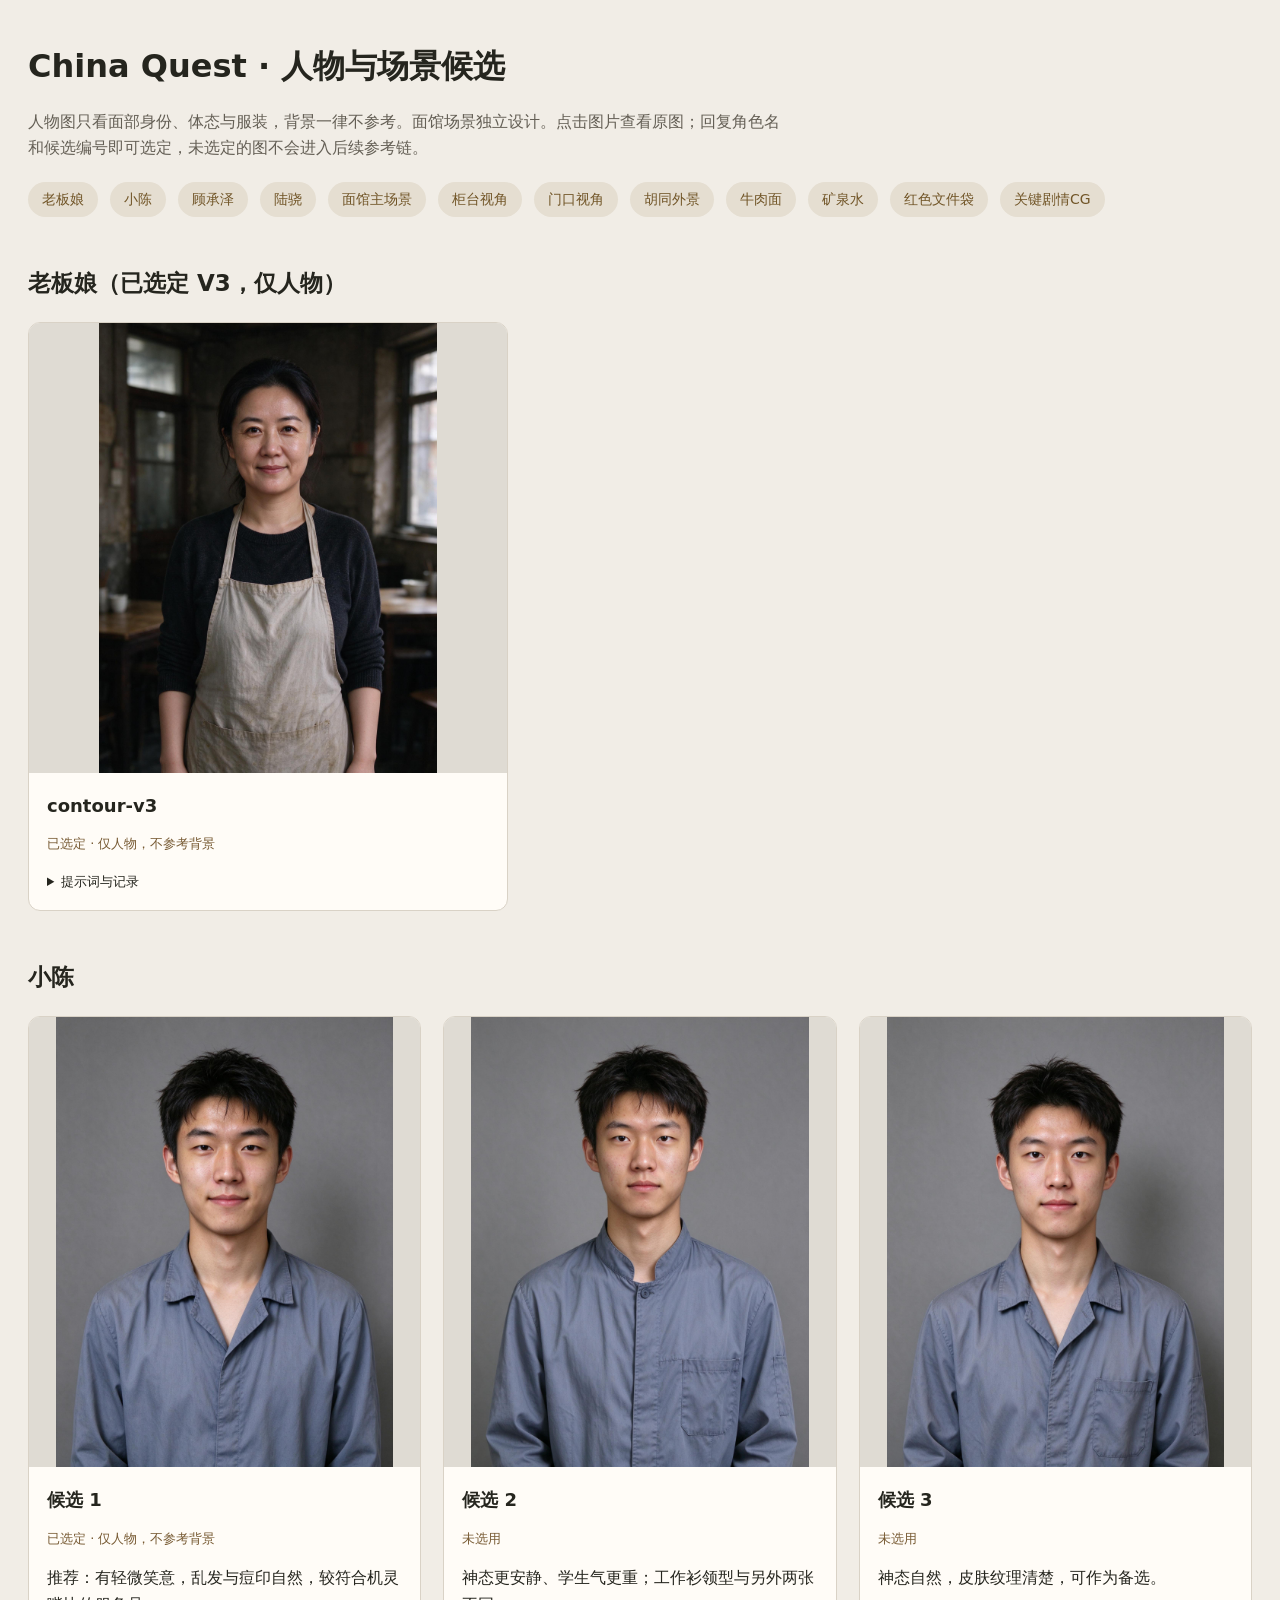
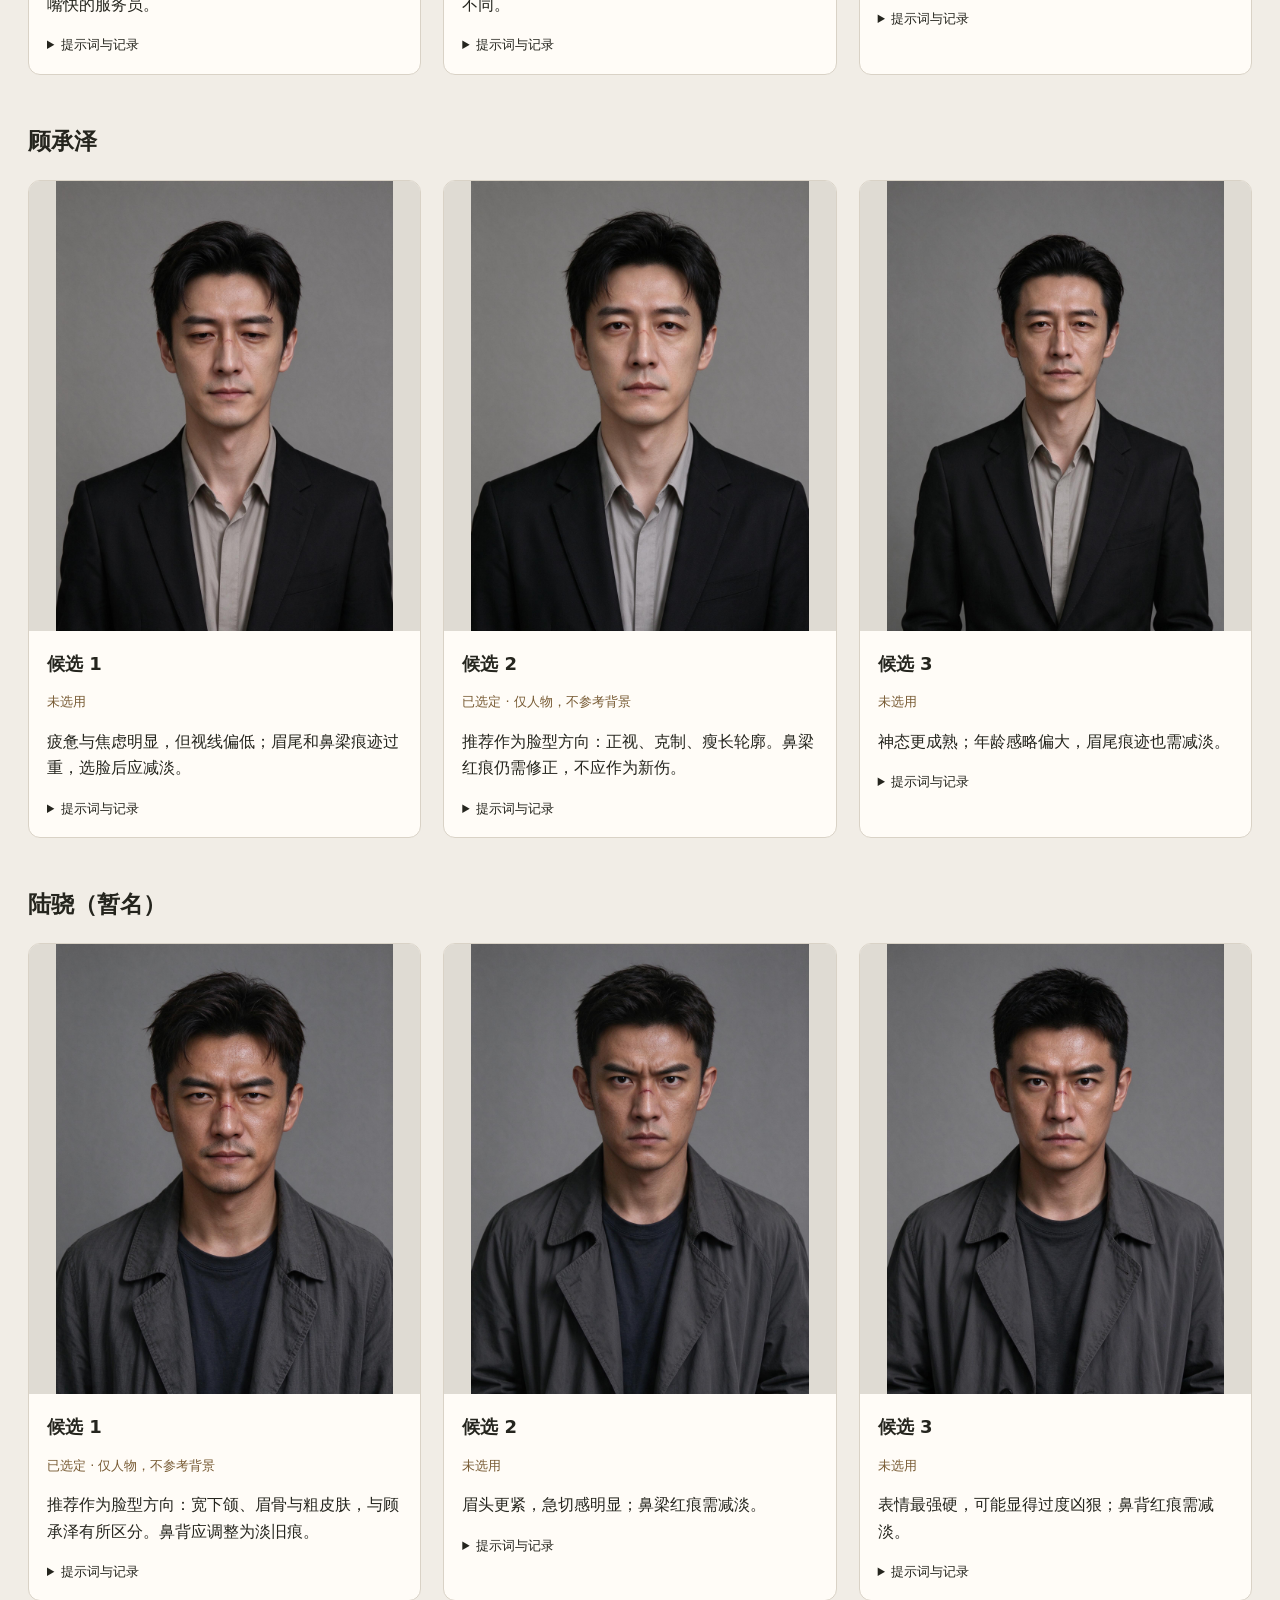
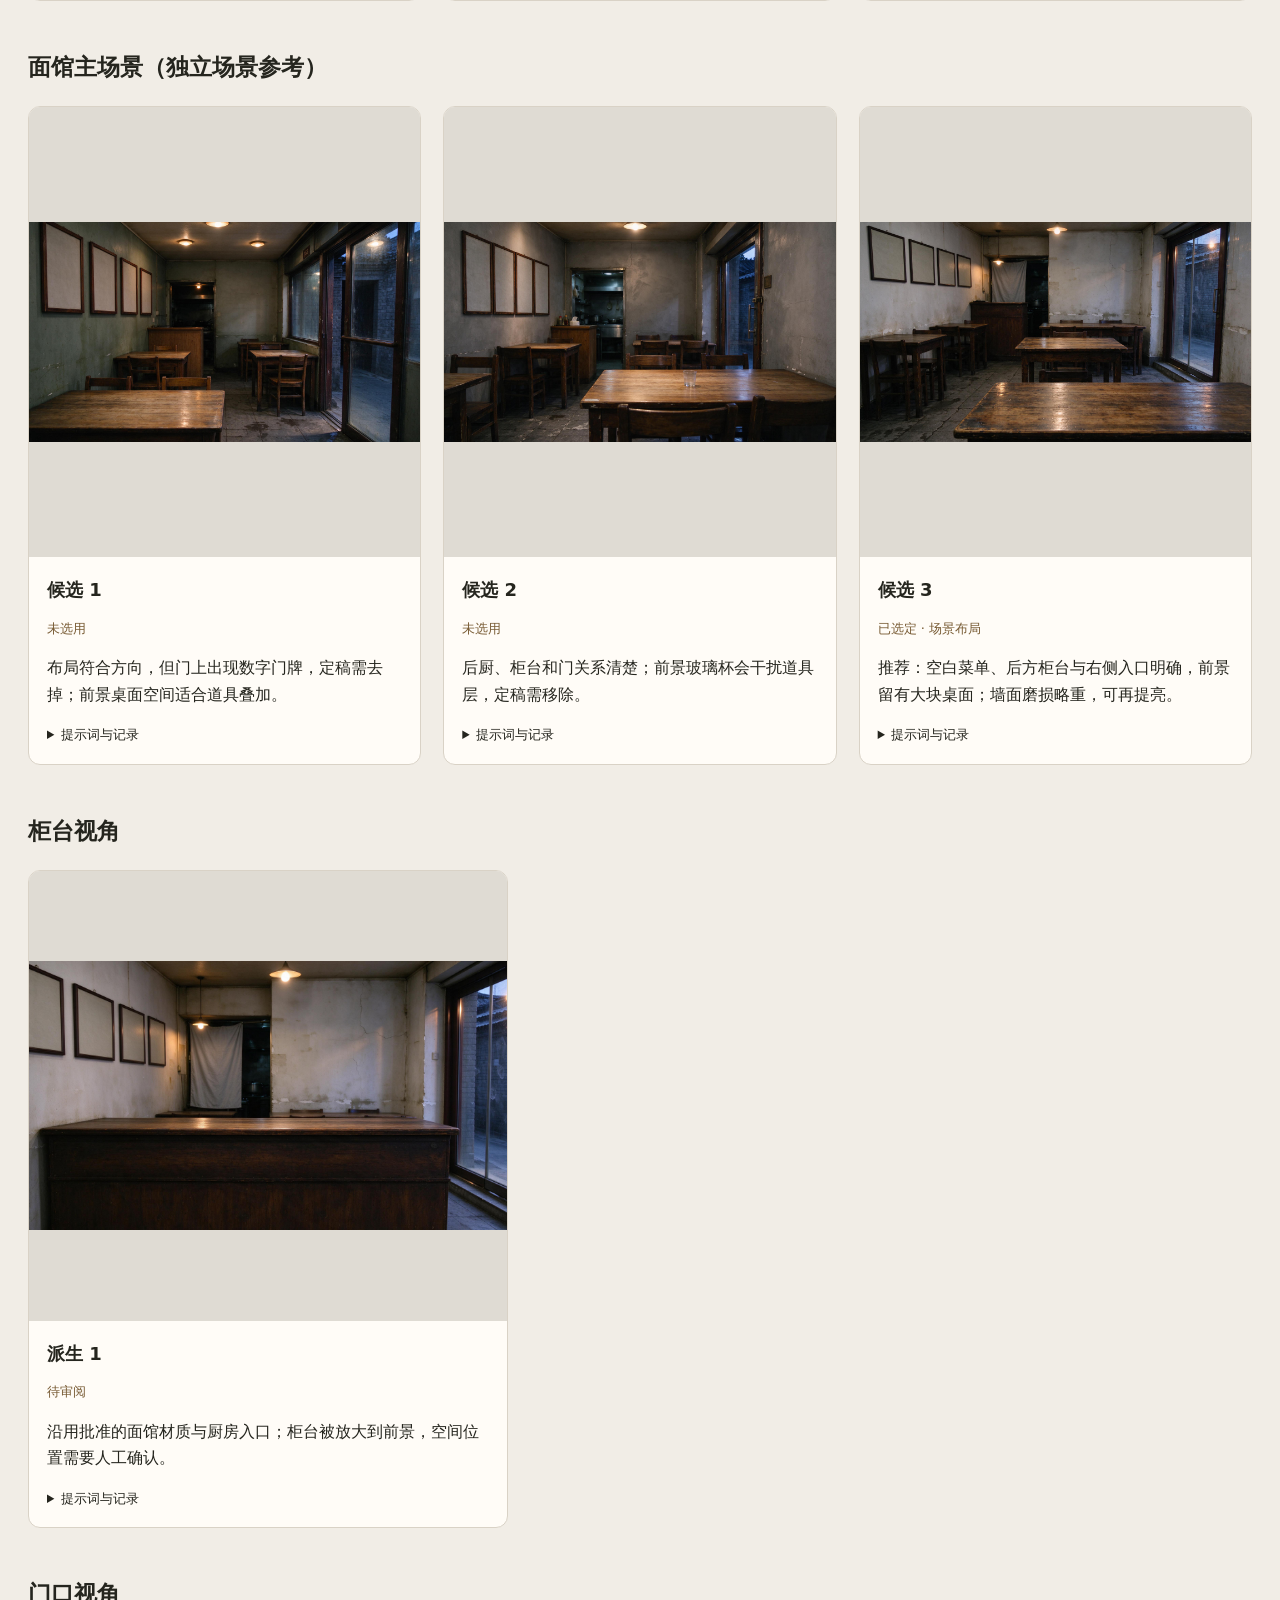
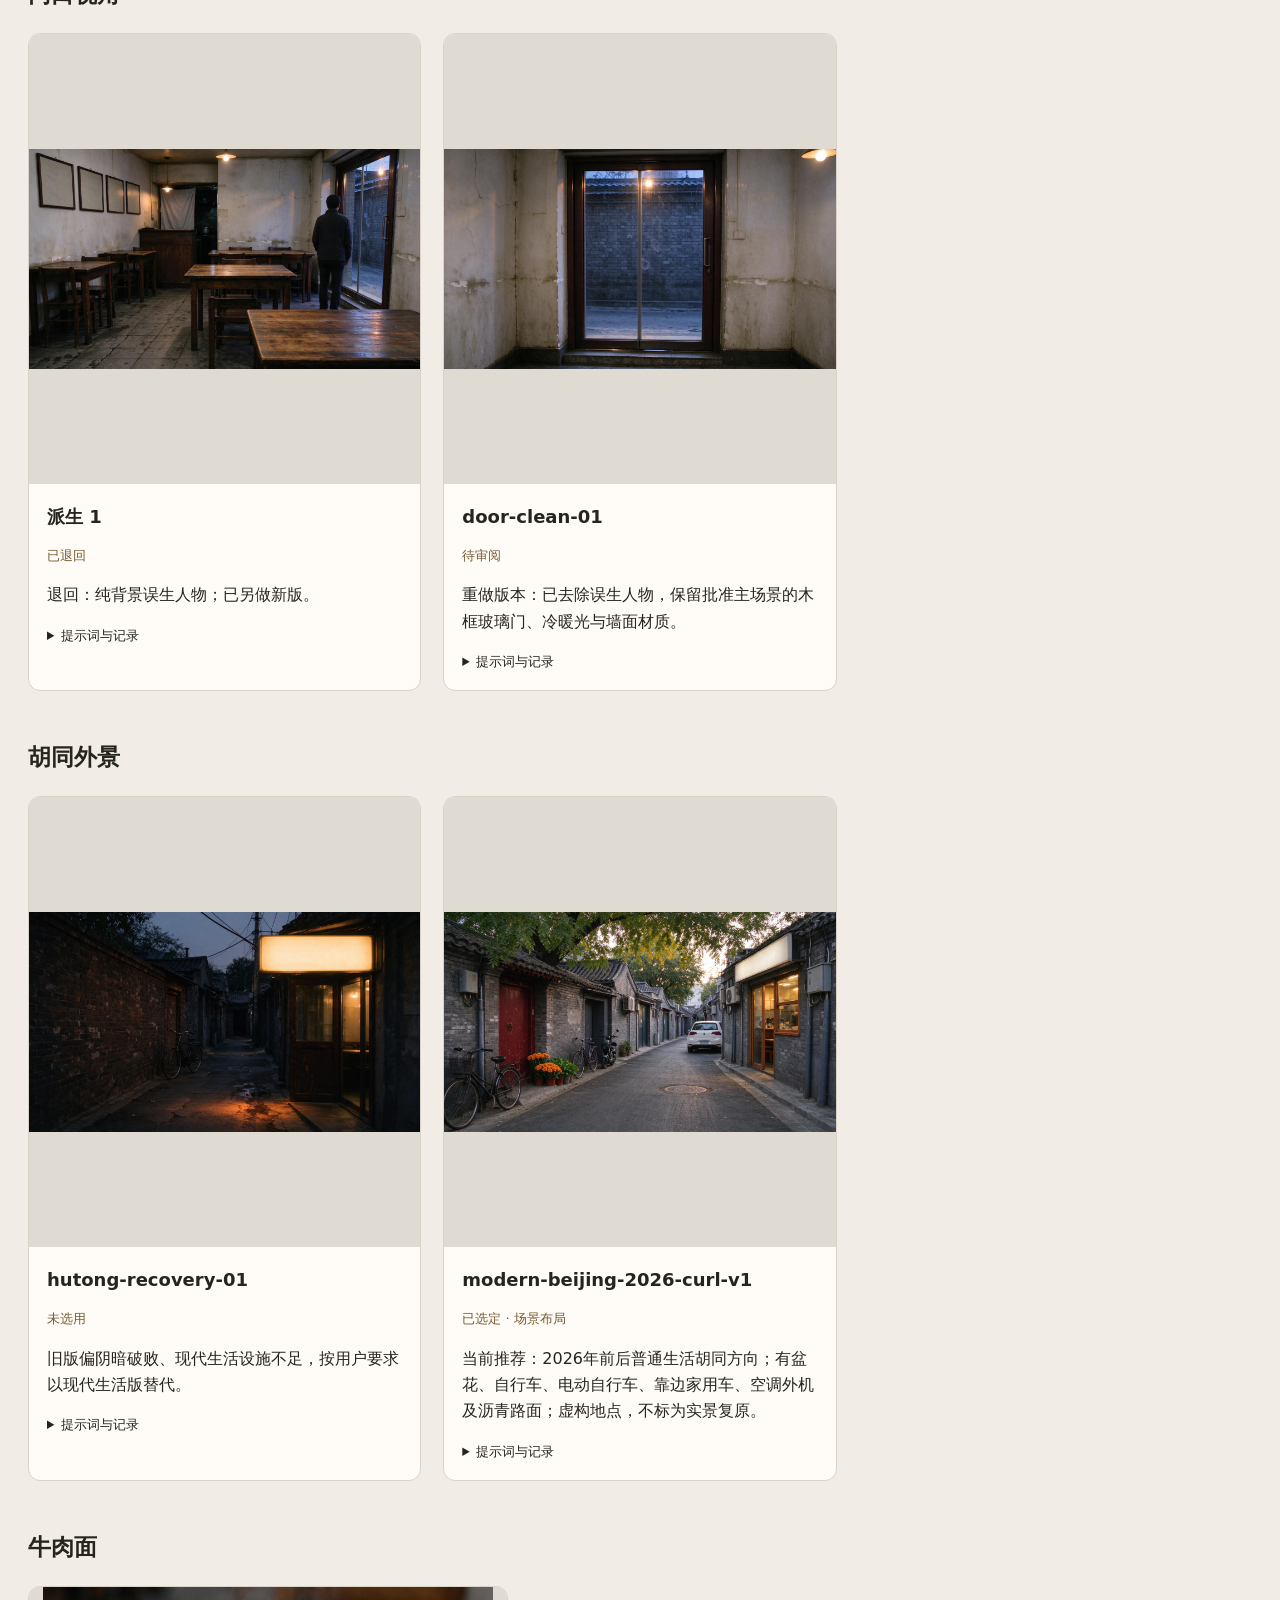
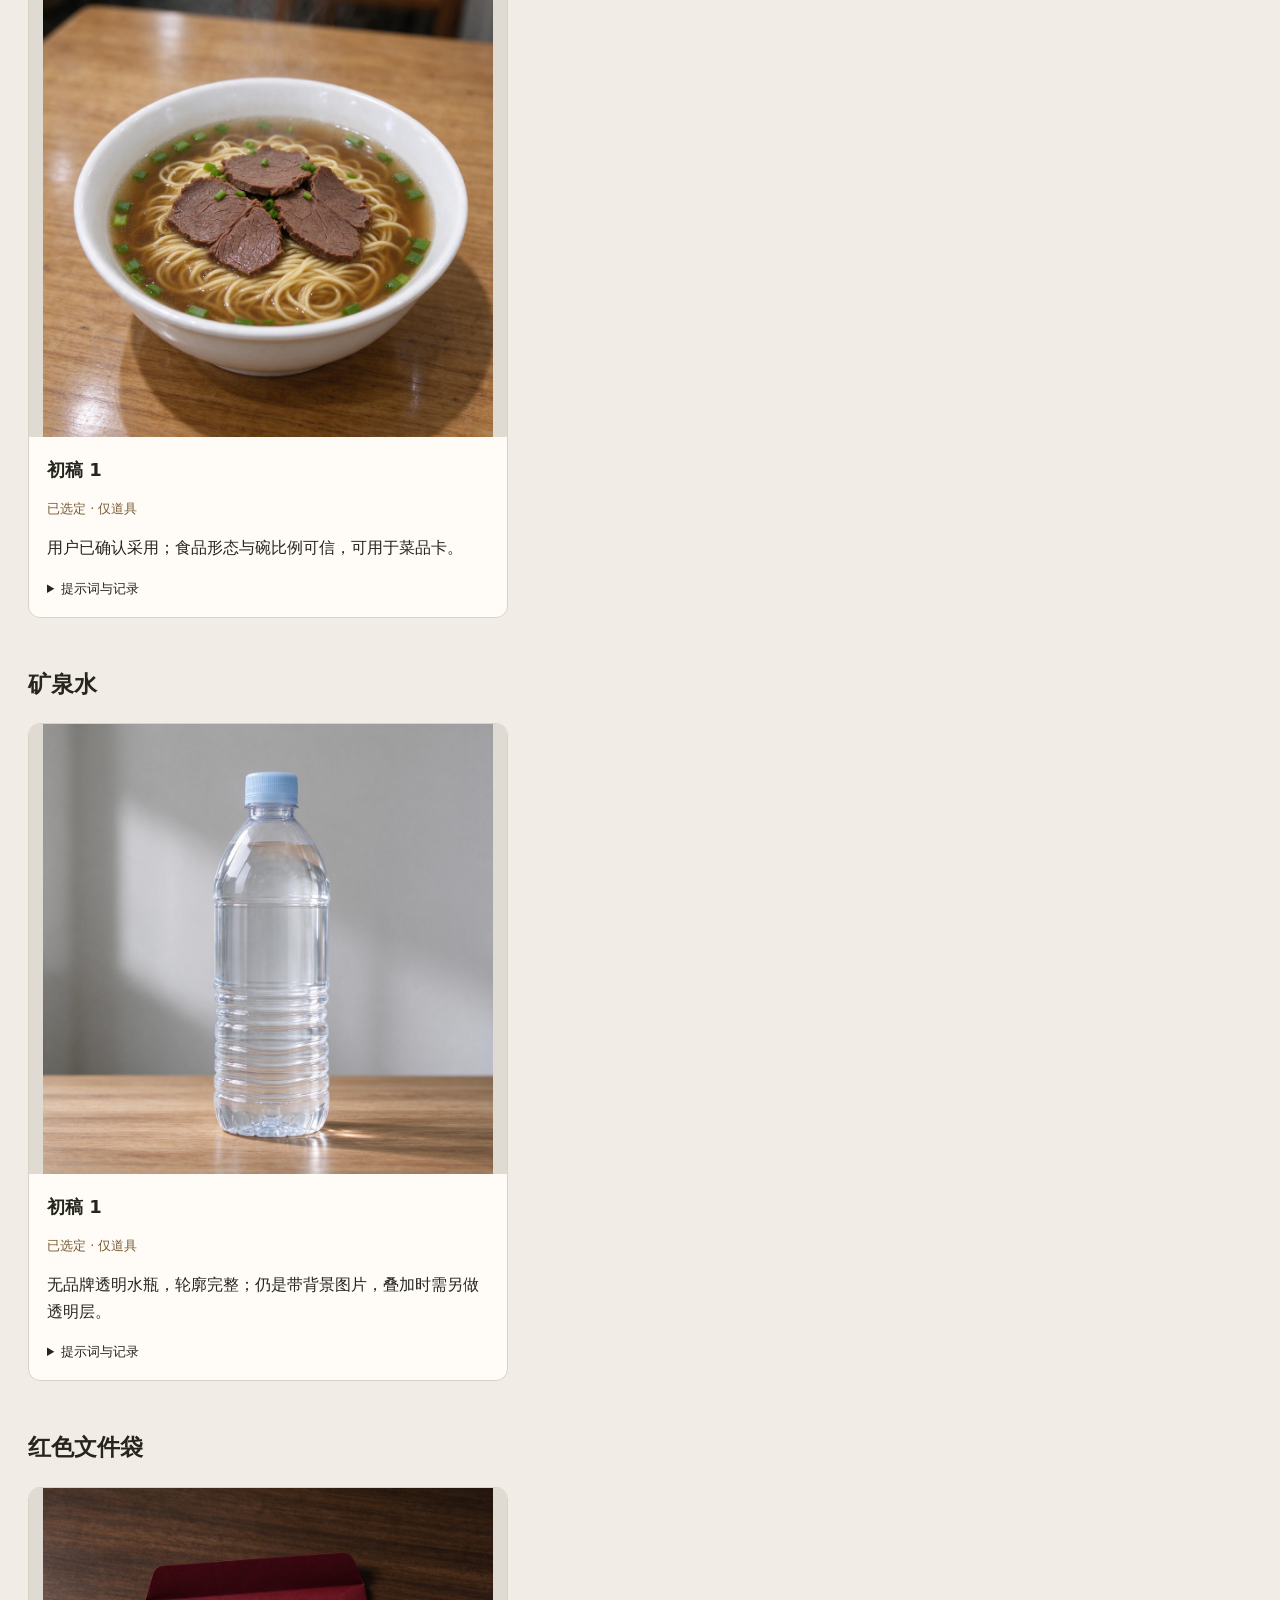
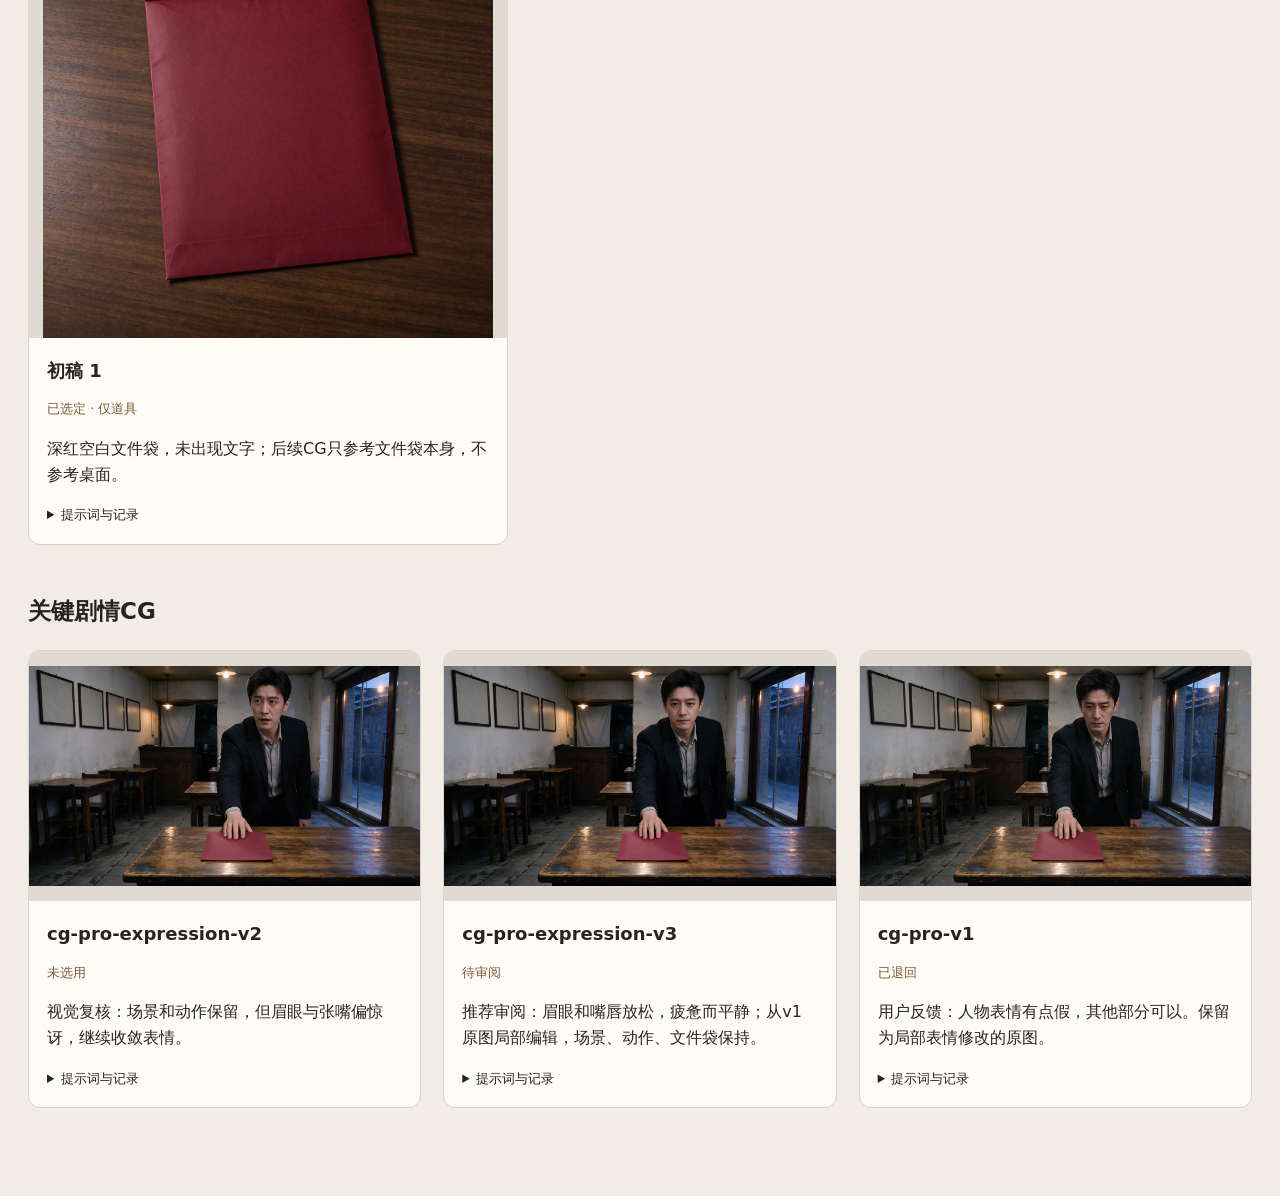
==== commit 1d337bd0: "Refine CG expression with audited image edits" ====
--- a/assets/candidates/review.html
+++ b/assets/candidates/review.html
@@ -3,7 +3,15 @@
     </style><main><header><h1>China Quest · 人物与场景候选</h1><p>人物图只看面部身份、体态与服装，背景一律不参考。面馆场景独立设计。点击图片查看原图；回复角色名和候选编号即可选定，未选定的图不会进入后续参考链。</p><nav><a href="#CH01_OWNER">老板娘</a><a href="#CH02_XIAOCHEN">小陈</a><a href="#CH03_GU">顾承泽</a><a href="#CH04_RIVAL">陆骁</a><a href="#BG02_SHOP_MAIN">面馆主场景</a><a href="#BG03_COUNTER">柜台视角</a><a href="#BG04_DOOR">门口视角</a><a href="#BG01_HUTONG">胡同外景</a><a href="#PR01_BEEF_NOODLES">牛肉面</a><a href="#PR02_WATER">矿泉水</a><a href="#PR03_ENVELOPE">红色文件袋</a><a href="#CG01_FILE_SLAM">关键剧情CG</a></nav></header><section id="CH01_OWNER"><h2>老板娘（已选定 V3，仅人物）</h2><div class="grid"><article><a href="CH01_OWNER/contour-v3.jpg" target="_blank" rel="noopener"><img loading="lazy" src="CH01_OWNER/contour-v3.jpg" alt="老板娘（已选定 V3，仅人物） contour-v3"></a><div><h3>contour-v3</h3><p class="status">已选定 · 仅人物，不参考背景</p><p></p><details><summary>提示词与记录</summary><p>真实摄影人物选角照，43岁北京胡同面馆女老板，半身正面，3:4。脸部骨相是画面重点：明显方圆脸，横向偏宽，下半脸有宽度，双侧下颌角清楚，下颌宽度接近颧骨宽度，不往下巴收尖；短而宽平的下巴，略外展的颧弓，脸颊有适度自然软组织。中等偏宽鼻翼、鼻头略厚，眉毛较浓且左右略不齐，左侧法令纹较明显、眼尾细纹和皮肤毛孔。神态爽利、稳当、精明，轻微闭嘴笑。正常女性面容，不男性化、不夸张粗犷、不肥胖、不衰老化。不要窄脸、鹅蛋脸、尖下巴、瓜子脸、整容脸或广告模特脸。黑发朴素束起，深色针织衫、洗旧围裙，双手放低不挡脸。自然窗光，背景为虚化朴素面馆，无文字，不磨皮。</p><a href="CH01_OWNER/contour-v3.json">JSON 记录</a></details></div></article></div></section><section id="CH02_XIAOCHEN"><h2>小陈</h2><div class="grid"><article><a href="CH02_XIAOCHEN/casting-round-01-1.jpg" target="_blank" rel="noopener"><img loading="lazy" src="CH02_XIAOCHEN/casting-round-01-1.jpg" alt="小陈 候选 1"></a><div><h3>候选 1</h3><p class="status">已选定 · 仅人物，不参考背景</p><p>推荐：有轻微笑意，乱发与痘印自然，较符合机灵嘴快的服务员。</p><details><summary>提示词与记录</summary><p>真实摄影选角照，3:4正面半身，24岁北京面馆男服务员小陈。年轻、机灵嘴快，略方偏长脸，左右单眼皮和内双不完全对称，鼻尖微圆，短乱发，颧部轻微痘印和真实毛孔。朴素灰蓝工作衫，绝非西装或偶像造型，神态自然有机灵劲。自然柔光，单一中灰无干扰背景，双手放低，完整露出头顶和肩膀。不要磨皮、尖下巴、模特脸、文字。人物参考图背景不用于游戏。</p><a href="CH02_XIAOCHEN/casting-round-01-1.json">JSON 记录</a></details></div></article><article><a href="CH02_XIAOCHEN/casting-round-01-2.jpg" target="_blank" rel="noopener"><img loading="lazy" src="CH02_XIAOCHEN/casting-round-01-2.jpg" alt="小陈 候选 2"></a><div><h3>候选 2</h3><p class="status">未选用</p><p>神态更安静、学生气更重；工作衫领型与另外两张不同。</p><details><summary>提示词与记录</summary><p>真实摄影选角照，3:4正面半身，24岁北京面馆男服务员小陈。年轻、机灵嘴快，略方偏长脸，左右单眼皮和内双不完全对称，鼻尖微圆，短乱发，颧部轻微痘印和真实毛孔。朴素灰蓝工作衫，绝非西装或偶像造型，神态自然有机灵劲。自然柔光，单一中灰无干扰背景，双手放低，完整露出头顶和肩膀。不要磨皮、尖下巴、模特脸、文字。人物参考图背景不用于游戏。</p><a href="CH02_XIAOCHEN/casting-round-01-2.json">JSON 记录</a></details></div></article><article><a href="CH02_XIAOCHEN/casting-round-01-3.jpg" target="_blank" rel="noopener"><img loading="lazy" src="CH02_XIAOCHEN/casting-round-01-3.jpg" alt="小陈 候选 3"></a><div><h3>候选 3</h3><p class="status">未选用</p><p>神态自然，皮肤纹理清楚，可作为备选。</p><details><summary>提示词与记录</summary><p>真实摄影选角照，3:4正面半身，24岁北京面馆男服务员小陈。年轻、机灵嘴快，略方偏长脸，左右单眼皮和内双不完全对称，鼻尖微圆，短乱发，颧部轻微痘印和真实毛孔。朴素灰蓝工作衫，绝非西装或偶像造型，神态自然有机灵劲。自然柔光，单一中灰无干扰背景，双手放低，完整露出头顶和肩膀。不要磨皮、尖下巴、模特脸、文字。人物参考图背景不用于游戏。</p><a href="CH02_XIAOCHEN/casting-round-01-3.json">JSON 记录</a></details></div></article></div></section><section id="CH03_GU"><h2>顾承泽</h2><div class="grid"><article><a href="CH03_GU/casting-round-01-1.jpg" target="_blank" rel="noopener"><img loading="lazy" src="CH03_GU/casting-round-01-1.jpg" alt="顾承泽 候选 1"></a><div><h3>候选 1</h3><p class="status">未选用</p><p>疲惫与焦虑明显，但视线偏低；眉尾和鼻梁痕迹过重，选脸后应减淡。</p><details><summary>提示词与记录</summary><p>真实摄影选角照，3:4正面半身，31岁男性顾承泽，富家人，有控制感、克制中带焦虑。偏瘦长脸，左眉尾一小段断眉，鼻梁右侧轻微不规则，疲惫眼周与真实皮肤，薄唇，黑色西装配素色衬衣，不打夸张领带。偏收窄的下颌，不能宽方脸，不能网红偶像模板。自然中性柔光，单一中灰无干扰背景，手放低。无文字，不磨皮。</p><a href="CH03_GU/casting-round-01-1.json">JSON 记录</a></details></div></article><article><a href="CH03_GU/casting-round-01-2.jpg" target="_blank" rel="noopener"><img loading="lazy" src="CH03_GU/casting-round-01-2.jpg" alt="顾承泽 候选 2"></a><div><h3>候选 2</h3><p class="status">已选定 · 仅人物，不参考背景</p><p>推荐作为脸型方向：正视、克制、瘦长轮廓。鼻梁红痕仍需修正，不应作为新伤。</p><details><summary>提示词与记录</summary><p>真实摄影选角照，3:4正面半身，31岁男性顾承泽，富家人，有控制感、克制中带焦虑。偏瘦长脸，左眉尾一小段断眉，鼻梁右侧轻微不规则，疲惫眼周与真实皮肤，薄唇，黑色西装配素色衬衣，不打夸张领带。偏收窄的下颌，不能宽方脸，不能网红偶像模板。自然中性柔光，单一中灰无干扰背景，手放低。无文字，不磨皮。</p><a href="CH03_GU/casting-round-01-2.json">JSON 记录</a></details></div></article><article><a href="CH03_GU/casting-round-01-3.jpg" target="_blank" rel="noopener"><img loading="lazy" src="CH03_GU/casting-round-01-3.jpg" alt="顾承泽 候选 3"></a><div><h3>候选 3</h3><p class="status">未选用</p><p>神态更成熟；年龄感略偏大，眉尾痕迹也需减淡。</p><details><summary>提示词与记录</summary><p>真实摄影选角照，3:4正面半身，31岁男性顾承泽，富家人，有控制感、克制中带焦虑。偏瘦长脸，左眉尾一小段断眉，鼻梁右侧轻微不规则，疲惫眼周与真实皮肤，薄唇，黑色西装配素色衬衣，不打夸张领带。偏收窄的下颌，不能宽方脸，不能网红偶像模板。自然中性柔光，单一中灰无干扰背景，手放低。无文字，不磨皮。</p><a href="CH03_GU/casting-round-01-3.json">JSON 记录</a></details></div></article></div></section><section id="CH04_RIVAL"><h2>陆骁（暂名）</h2><div class="grid"><article><a href="CH04_RIVAL/casting-round-01-1.jpg" target="_blank" rel="noopener"><img loading="lazy" src="CH04_RIVAL/casting-round-01-1.jpg" alt="陆骁（暂名） 候选 1"></a><div><h3>候选 1</h3><p class="status">已选定 · 仅人物，不参考背景</p><p>推荐作为脸型方向：宽下颌、眉骨与粗皮肤，与顾承泽有所区分。鼻背应调整为淡旧痕。</p><details><summary>提示词与记录</summary><p>真实摄影选角照，3:4正面半身，33岁男性陆骁（暂名），急切、直接、警惕。宽下颌方脸、眉骨明显，微不对称耳朵，鼻背轻微愈合旧伤，肤质偏粗有毛孔，短发。深灰风衣，朴素深色内搭。脸部偏宽，明确区别于偏瘦长脸黑西装顾承泽，不是同一个演员，不是偶像模特脸。自然中性柔光，单一中灰无干扰背景，双手放低。无文字，不磨皮。</p><a href="CH04_RIVAL/casting-round-01-1.json">JSON 记录</a></details></div></article><article><a href="CH04_RIVAL/casting-round-01-2.jpg" target="_blank" rel="noopener"><img loading="lazy" src="CH04_RIVAL/casting-round-01-2.jpg" alt="陆骁（暂名） 候选 2"></a><div><h3>候选 2</h3><p class="status">未选用</p><p>眉头更紧，急切感明显；鼻梁红痕需减淡。</p><details><summary>提示词与记录</summary><p>真实摄影选角照，3:4正面半身，33岁男性陆骁（暂名），急切、直接、警惕。宽下颌方脸、眉骨明显，微不对称耳朵，鼻背轻微愈合旧伤，肤质偏粗有毛孔，短发。深灰风衣，朴素深色内搭。脸部偏宽，明确区别于偏瘦长脸黑西装顾承泽，不是同一个演员，不是偶像模特脸。自然中性柔光，单一中灰无干扰背景，双手放低。无文字，不磨皮。</p><a href="CH04_RIVAL/casting-round-01-2.json">JSON 记录</a></details></div></article><article><a href="CH04_RIVAL/casting-round-01-3.jpg" target="_blank" rel="noopener"><img loading="lazy" src="CH04_RIVAL/casting-round-01-3.jpg" alt="陆骁（暂名） 候选 3"></a><div><h3>候选 3</h3><p class="status">未选用</p><p>表情最强硬，可能显得过度凶狠；鼻背红痕需减淡。</p><details><summary>提示词与记录</summary><p>真实摄影选角照，3:4正面半身，33岁男性陆骁（暂名），急切、直接、警惕。宽下颌方脸、眉骨明显，微不对称耳朵，鼻背轻微愈合旧伤，肤质偏粗有毛孔，短发。深灰风衣，朴素深色内搭。脸部偏宽，明确区别于偏瘦长脸黑西装顾承泽，不是同一个演员，不是偶像模特脸。自然中性柔光，单一中灰无干扰背景，双手放低。无文字，不磨皮。</p><a href="CH04_RIVAL/casting-round-01-3.json">JSON 记录</a></details></div></article></div></section><section id="BG02_SHOP_MAIN"><h2>面馆主场景（独立场景参考）</h2><div class="grid"><article><a href="BG02_SHOP_MAIN/casting-round-01-1.jpg" target="_blank" rel="noopener"><img loading="lazy" src="BG02_SHOP_MAIN/casting-round-01-1.jpg" alt="面馆主场景（独立场景参考） 候选 1"></a><div><h3>候选 1</h3><p class="status">未选用</p><p>布局符合方向，但门上出现数字门牌，定稿需去掉；前景桌面空间适合道具叠加。</p><details><summary>提示词与记录</summary><p>16:9真实摄影，北京胡同口普通小面馆，傍晚，玩家坐在前景木桌旁的平视室内主视角，35mm镜头。空间小而可信：左墙四块空白菜单板；后墙靠左一个小木柜台，后方通厨房；右侧靠前是木框玻璃入口门，门外隐约胡同灰砖；中间留出通道，四张旧木桌配木椅，地面灰色旧水泥砖。暖色顶灯混合门口冷色傍晚光，磨损墙面、真实尺度、干净但有使用痕迹。店内无人，无人物照片，不用任何人物参考照片里的背景。菜单板和门牌均留白，无可读文字、无字母、无品牌，不要豪华餐厅或复古影棚，前景桌面给后续食物与文件袋留位置。</p><a href="BG02_SHOP_MAIN/casting-round-01-1.json">JSON 记录</a></details></div></article><article><a href="BG02_SHOP_MAIN/casting-round-01-2.jpg" target="_blank" rel="noopener"><img loading="lazy" src="BG02_SHOP_MAIN/casting-round-01-2.jpg" alt="面馆主场景（独立场景参考） 候选 2"></a><div><h3>候选 2</h3><p class="status">未选用</p><p>后厨、柜台和门关系清楚；前景玻璃杯会干扰道具层，定稿需移除。</p><details><summary>提示词与记录</summary><p>16:9真实摄影，北京胡同口普通小面馆，傍晚，玩家坐在前景木桌旁的平视室内主视角，35mm镜头。空间小而可信：左墙四块空白菜单板；后墙靠左一个小木柜台，后方通厨房；右侧靠前是木框玻璃入口门，门外隐约胡同灰砖；中间留出通道，四张旧木桌配木椅，地面灰色旧水泥砖。暖色顶灯混合门口冷色傍晚光，磨损墙面、真实尺度、干净但有使用痕迹。店内无人，无人物照片，不用任何人物参考照片里的背景。菜单板和门牌均留白，无可读文字、无字母、无品牌，不要豪华餐厅或复古影棚，前景桌面给后续食物与文件袋留位置。</p><a href="BG02_SHOP_MAIN/casting-round-01-2.json">JSON 记录</a></details></div></article><article><a href="BG02_SHOP_MAIN/casting-round-01-3.jpg" target="_blank" rel="noopener"><img loading="lazy" src="BG02_SHOP_MAIN/casting-round-01-3.jpg" alt="面馆主场景（独立场景参考） 候选 3"></a><div><h3>候选 3</h3><p class="status">已选定 · 场景布局</p><p>推荐：空白菜单、后方柜台与右侧入口明确，前景留有大块桌面；墙面磨损略重，可再提亮。</p><details><summary>提示词与记录</summary><p>16:9真实摄影，北京胡同口普通小面馆，傍晚，玩家坐在前景木桌旁的平视室内主视角，35mm镜头。空间小而可信：左墙四块空白菜单板；后墙靠左一个小木柜台，后方通厨房；右侧靠前是木框玻璃入口门，门外隐约胡同灰砖；中间留出通道，四张旧木桌配木椅，地面灰色旧水泥砖。暖色顶灯混合门口冷色傍晚光，磨损墙面、真实尺度、干净但有使用痕迹。店内无人，无人物照片，不用任何人物参考照片里的背景。菜单板和门牌均留白，无可读文字、无字母、无品牌，不要豪华餐厅或复古影棚，前景桌面给后续食物与文件袋留位置。</p><a href="BG02_SHOP_MAIN/casting-round-01-3.json">JSON 记录</a></details></div></article></div></section><section id="BG03_COUNTER"><h2>柜台视角</h2><div class="grid"><article><a href="BG03_COUNTER/derived-round-01-1.jpg" target="_blank" rel="noopener"><img loading="lazy" src="BG03_COUNTER/derived-round-01-1.jpg" alt="柜台视角 派生 1"></a><div><h3>派生 1</h3><p class="status">待审阅</p><p>沿用批准的面馆材质与厨房入口；柜台被放大到前景，空间位置需要人工确认。</p><details><summary>提示词与记录</summary><p>16:9真实摄影，严格依据参考图中已批准面馆的空间，不引入人物照片背景。镜头推进到后方靠左的小木柜台，近景能看到左侧空白菜单板及后方厨房入口；相同木材、墙面、地砖与暖灯混合傍晚光，保留布局相对位置，真实35mm平视摄影。空白菜单板无任何文字，无新门窗、无人物、无商标、无数字，柜台台面留空，不改变装修，不变成另一家店。
 参考图1（BG02_SHOP_MAIN）仅约束场景布局、建筑材质与室内陈设。</p><a href="BG03_COUNTER/derived-round-01-1.json">JSON 记录</a></details></div></article></div></section><section id="BG04_DOOR"><h2>门口视角</h2><div class="grid"><article><a href="BG04_DOOR/derived-round-01-1.jpg" target="_blank" rel="noopener"><img loading="lazy" src="BG04_DOOR/derived-round-01-1.jpg" alt="门口视角 派生 1"></a><div><h3>派生 1</h3><p class="status">已退回</p><p>退回：纯背景误生人物；已另做新版。</p><details><summary>提示词与记录</summary><p>16:9真实摄影，严格依据参考图中已批准面馆的右侧木框玻璃门，坐在面馆内向右侧入口看，保持门的木框样式、玻璃分格、门外灰砖胡同、同一块地砖与墙体。傍晚冷色户外光与暖灯混合。门口留出一个完整站立人物的位置。无人物、无文字、无数字门牌、无商标，不改变门的位置与结构，不借用任何人物肖像的背景。
 参考图1（BG02_SHOP_MAIN）仅约束场景布局、建筑材质与室内陈设。</p><a href="BG04_DOOR/derived-round-01-1.json">JSON 记录</a></details></div></article><article><a href="BG04_DOOR/door-clean-01.jpg" target="_blank" rel="noopener"><img loading="lazy" src="BG04_DOOR/door-clean-01.jpg" alt="门口视角 door-clean-01"></a><div><h3>door-clean-01</h3><p class="status">待审阅</p><p>重做版本：已去除误生人物，保留批准主场景的木框玻璃门、冷暖光与墙面材质。</p><details><summary>提示词与记录</summary><p>16:9真实摄影，空无一人的面馆门口近景。只拍参考面馆右侧现有的木框玻璃门：镜头朝向门口并推进，门占画面主体，门外同一灰砖胡同。沿用相同门框分格、金属门把、磨损墙体、地砖与傍晚冷暖光。背景层必须绝对空无一人：没有人、没有人体、没有人影、没有倒影中的人、没有人物照片。不要增加门窗，不改变装修，不包含任何文字或数字。画面中不出现桌子挡住门。
-参考图1（BG02_SHOP_MAIN）仅约束场景布局、建筑材质与室内陈设。</p><a href="BG04_DOOR/door-clean-01.json">JSON 记录</a></details></div></article></div></section><section id="BG01_HUTONG"><h2>胡同外景</h2><div class="grid"><article><a href="BG01_HUTONG/hutong-recovery-01.jpg" target="_blank" rel="noopener"><img loading="lazy" src="BG01_HUTONG/hutong-recovery-01.jpg" alt="胡同外景 hutong-recovery-01"></a><div><h3>hutong-recovery-01</h3><p class="status">未选用</p><p>旧版偏阴暗破败、现代生活设施不足，按用户要求以现代生活版替代。</p><details><summary>提示词与记录</summary><p>16:9真实摄影，北京胡同傍晚街景。平视步行视角，灰砖院墙、木门、生活化电线与自行车，小面馆入口在前方右侧，门旁一块暖色发光空白长方招牌，留给前端叠加好运面馆文字。门内只透出温暖灯光，不具体展示室内布局。自然暮色，无人物，无车牌，无品牌，所有招牌无文字、无字母、无数字。不要旅游景区式灯笼，不要霓虹商业街，真实北方生活胡同。</p><a href="BG01_HUTONG/hutong-recovery-01.json">JSON 记录</a></details></div></article><article><a href="BG01_HUTONG/modern-beijing-2026-curl-v1.jpg" target="_blank" rel="noopener"><img loading="lazy" src="BG01_HUTONG/modern-beijing-2026-curl-v1.jpg" alt="胡同外景 modern-beijing-2026-curl-v1"></a><div><h3>modern-beijing-2026-curl-v1</h3><p class="status">已选定 · 场景布局</p><p>当前推荐：2026年前后普通生活胡同方向；有盆花、自行车、电动自行车、靠边家用车、空调外机及沥青路面；虚构地点，不标为实景复原。</p><details><summary>提示词与记录</summary><p>2026年前后的北京东城普通生活胡同，16:9纪实摄影，平视35mm。约5米宽的干燥平整沥青路面，有井盖；低矮一层灰砖四合院院墙和灰瓦硬山屋顶，砖缝与轻微修补真实，绝非废墟。深红或深灰院门，部分换成普通现代金属门窗。门口几盆菊花与绿植，院墙上探出槐树叶。两辆普通自行车、一辆小型电动自行车整齐贴边；巷子较宽的远处仅一辆普通白色紧凑型家用轿车靠墙停放，不堵路。少量真实空调外机、配电箱，线缆沿墙规整收束，不能满天乱线。前方右侧是正在营业的小面馆，简单木框玻璃门、朴素空白招牌，店内暖光。傍晚但天色明亮，灰墙细节可见，正常曝光和生活色彩。无人、无文字、无数字、无车牌内容、无品牌。不要红灯笼排阵、牌楼、青石古街、过度破损积水、老式二八车主景或民国影视滤镜。</p><a href="BG01_HUTONG/modern-beijing-2026-curl-v1.json">JSON 记录</a></details></div></article></div></section><section id="PR01_BEEF_NOODLES"><h2>牛肉面</h2><div class="grid"><article><a href="PR01_BEEF_NOODLES/independent-round-01-1.jpg" target="_blank" rel="noopener"><img loading="lazy" src="PR01_BEEF_NOODLES/independent-round-01-1.jpg" alt="牛肉面 初稿 1"></a><div><h3>初稿 1</h3><p class="status">已选定 · 仅道具</p><p>用户已确认采用；食品形态与碗比例可信，可用于菜品卡。</p><details><summary>提示词与记录</summary><p>1:1真实食品摄影，普通白色瓷碗里的一份北京小面馆牛肉汤面，几片正常份量的炖牛肉、可见面条、葱花与热汤，牛肉纹理自然，简单木桌，柔和中性室内光，碗完整入镜。没有人物、手、餐厅标识或任何文字。食品比例可信，不要夸张广告摆盘，不要餐具穿模。</p><a href="PR01_BEEF_NOODLES/independent-round-01-1.json">JSON 记录</a></details></div></article></div></section><section id="PR02_WATER"><h2>矿泉水</h2><div class="grid"><article><a href="PR02_WATER/independent-round-01-1.jpg" target="_blank" rel="noopener"><img loading="lazy" src="PR02_WATER/independent-round-01-1.jpg" alt="矿泉水 初稿 1"></a><div><h3>初稿 1</h3><p class="status">已选定 · 仅道具</p><p>无品牌透明水瓶，轮廓完整；仍是带背景图片，叠加时需另做透明层。</p><details><summary>提示词与记录</summary><p>1:1真实物品摄影，一瓶普通无品牌500毫升透明矿泉水，瓶盖淡蓝，透明无字空白瓶身，不贴商标，装满清水，瓶底和瓶盖完整入镜，放在普通木桌，柔和中性光，背景虚化无干扰。无人物、无文字、无品牌、水瓶不变形。</p><a href="PR02_WATER/independent-round-01-1.json">JSON 记录</a></details></div></article></div></section><section id="PR03_ENVELOPE"><h2>红色文件袋</h2><div class="grid"><article><a href="PR03_ENVELOPE/independent-round-01-1.jpg" target="_blank" rel="noopener"><img loading="lazy" src="PR03_ENVELOPE/independent-round-01-1.jpg" alt="红色文件袋 初稿 1"></a><div><h3>初稿 1</h3><p class="status">已选定 · 仅道具</p><p>深红空白文件袋，未出现文字；后续CG只参考文件袋本身，不参考桌面。</p><details><summary>提示词与记录</summary><p>1:1真实物品摄影，一个正式但普通的深红色纸质文件袋，A4文件大小的比例，封套平放在木桌上，三分之四俯视角，单个文件袋完整入镜，纸张折痕和封口结构可信，低调正式。表面完全空白，不印任何字、章、徽标、数字，不能像钞票、证件或请柬；无人物、无手。中性自然室内光。</p><a href="PR03_ENVELOPE/independent-round-01-1.json">JSON 记录</a></details></div></article></div></section><section id="CG01_FILE_SLAM"><h2>关键剧情CG</h2><div class="grid"><article><a href="CG01_FILE_SLAM/cg-pro-v1.jpg" target="_blank" rel="noopener"><img loading="lazy" src="CG01_FILE_SLAM/cg-pro-v1.jpg" alt="关键剧情CG cg-pro-v1"></a><div><h3>cg-pro-v1</h3><p class="status">待审阅</p><p>使用已批准顾承泽、面馆与红文件袋；背景布局保持，人物鼻梁红痕已减淡；右手放文件袋动作与第一人称视点基本可信。</p><details><summary>提示词与记录</summary><p>16:9北京现实主义都市短剧真实摄影剧照。使用参考图1的同一家面馆，保持左墙四块空白菜单板、后方靠左小木柜台和厨房、右侧玻璃入口门、前景木桌，傍晚冷暖混合光。镜头为玩家坐在前景桌边的第一人称，不出现玩家身体，不预设玩家性别。参考图2的顾承泽穿同款黑西装，站在桌子对面稍偏右，克制焦虑，俯身用一只自然的右手把参考图3的深红色空白文件袋放到桌面中央，手指结构自然可信，文件袋大小符合A4。保持人物脸型与疲惫眼周，鼻梁是正常皮肤，减淡参考图中过重的红色痕迹，眉尾只留轻微自然断眉，不出现新鲜伤口。不借用人物参考背景，不借用道具参考桌面。无其他人物、无文字、无数字、无标志，不增加新道具。
+参考图1（BG02_SHOP_MAIN）仅约束场景布局、建筑材质与室内陈设。</p><a href="BG04_DOOR/door-clean-01.json">JSON 记录</a></details></div></article></div></section><section id="BG01_HUTONG"><h2>胡同外景</h2><div class="grid"><article><a href="BG01_HUTONG/hutong-recovery-01.jpg" target="_blank" rel="noopener"><img loading="lazy" src="BG01_HUTONG/hutong-recovery-01.jpg" alt="胡同外景 hutong-recovery-01"></a><div><h3>hutong-recovery-01</h3><p class="status">未选用</p><p>旧版偏阴暗破败、现代生活设施不足，按用户要求以现代生活版替代。</p><details><summary>提示词与记录</summary><p>16:9真实摄影，北京胡同傍晚街景。平视步行视角，灰砖院墙、木门、生活化电线与自行车，小面馆入口在前方右侧，门旁一块暖色发光空白长方招牌，留给前端叠加好运面馆文字。门内只透出温暖灯光，不具体展示室内布局。自然暮色，无人物，无车牌，无品牌，所有招牌无文字、无字母、无数字。不要旅游景区式灯笼，不要霓虹商业街，真实北方生活胡同。</p><a href="BG01_HUTONG/hutong-recovery-01.json">JSON 记录</a></details></div></article><article><a href="BG01_HUTONG/modern-beijing-2026-curl-v1.jpg" target="_blank" rel="noopener"><img loading="lazy" src="BG01_HUTONG/modern-beijing-2026-curl-v1.jpg" alt="胡同外景 modern-beijing-2026-curl-v1"></a><div><h3>modern-beijing-2026-curl-v1</h3><p class="status">已选定 · 场景布局</p><p>当前推荐：2026年前后普通生活胡同方向；有盆花、自行车、电动自行车、靠边家用车、空调外机及沥青路面；虚构地点，不标为实景复原。</p><details><summary>提示词与记录</summary><p>2026年前后的北京东城普通生活胡同，16:9纪实摄影，平视35mm。约5米宽的干燥平整沥青路面，有井盖；低矮一层灰砖四合院院墙和灰瓦硬山屋顶，砖缝与轻微修补真实，绝非废墟。深红或深灰院门，部分换成普通现代金属门窗。门口几盆菊花与绿植，院墙上探出槐树叶。两辆普通自行车、一辆小型电动自行车整齐贴边；巷子较宽的远处仅一辆普通白色紧凑型家用轿车靠墙停放，不堵路。少量真实空调外机、配电箱，线缆沿墙规整收束，不能满天乱线。前方右侧是正在营业的小面馆，简单木框玻璃门、朴素空白招牌，店内暖光。傍晚但天色明亮，灰墙细节可见，正常曝光和生活色彩。无人、无文字、无数字、无车牌内容、无品牌。不要红灯笼排阵、牌楼、青石古街、过度破损积水、老式二八车主景或民国影视滤镜。</p><a href="BG01_HUTONG/modern-beijing-2026-curl-v1.json">JSON 记录</a></details></div></article></div></section><section id="PR01_BEEF_NOODLES"><h2>牛肉面</h2><div class="grid"><article><a href="PR01_BEEF_NOODLES/independent-round-01-1.jpg" target="_blank" rel="noopener"><img loading="lazy" src="PR01_BEEF_NOODLES/independent-round-01-1.jpg" alt="牛肉面 初稿 1"></a><div><h3>初稿 1</h3><p class="status">已选定 · 仅道具</p><p>用户已确认采用；食品形态与碗比例可信，可用于菜品卡。</p><details><summary>提示词与记录</summary><p>1:1真实食品摄影，普通白色瓷碗里的一份北京小面馆牛肉汤面，几片正常份量的炖牛肉、可见面条、葱花与热汤，牛肉纹理自然，简单木桌，柔和中性室内光，碗完整入镜。没有人物、手、餐厅标识或任何文字。食品比例可信，不要夸张广告摆盘，不要餐具穿模。</p><a href="PR01_BEEF_NOODLES/independent-round-01-1.json">JSON 记录</a></details></div></article></div></section><section id="PR02_WATER"><h2>矿泉水</h2><div class="grid"><article><a href="PR02_WATER/independent-round-01-1.jpg" target="_blank" rel="noopener"><img loading="lazy" src="PR02_WATER/independent-round-01-1.jpg" alt="矿泉水 初稿 1"></a><div><h3>初稿 1</h3><p class="status">已选定 · 仅道具</p><p>无品牌透明水瓶，轮廓完整；仍是带背景图片，叠加时需另做透明层。</p><details><summary>提示词与记录</summary><p>1:1真实物品摄影，一瓶普通无品牌500毫升透明矿泉水，瓶盖淡蓝，透明无字空白瓶身，不贴商标，装满清水，瓶底和瓶盖完整入镜，放在普通木桌，柔和中性光，背景虚化无干扰。无人物、无文字、无品牌、水瓶不变形。</p><a href="PR02_WATER/independent-round-01-1.json">JSON 记录</a></details></div></article></div></section><section id="PR03_ENVELOPE"><h2>红色文件袋</h2><div class="grid"><article><a href="PR03_ENVELOPE/independent-round-01-1.jpg" target="_blank" rel="noopener"><img loading="lazy" src="PR03_ENVELOPE/independent-round-01-1.jpg" alt="红色文件袋 初稿 1"></a><div><h3>初稿 1</h3><p class="status">已选定 · 仅道具</p><p>深红空白文件袋，未出现文字；后续CG只参考文件袋本身，不参考桌面。</p><details><summary>提示词与记录</summary><p>1:1真实物品摄影，一个正式但普通的深红色纸质文件袋，A4文件大小的比例，封套平放在木桌上，三分之四俯视角，单个文件袋完整入镜，纸张折痕和封口结构可信，低调正式。表面完全空白，不印任何字、章、徽标、数字，不能像钞票、证件或请柬；无人物、无手。中性自然室内光。</p><a href="PR03_ENVELOPE/independent-round-01-1.json">JSON 记录</a></details></div></article></div></section><section id="CG01_FILE_SLAM"><h2>关键剧情CG</h2><div class="grid"><article><a href="CG01_FILE_SLAM/cg-pro-expression-v2.jpg" target="_blank" rel="noopener"><img loading="lazy" src="CG01_FILE_SLAM/cg-pro-expression-v2.jpg" alt="关键剧情CG cg-pro-expression-v2"></a><div><h3>cg-pro-expression-v2</h3><p class="status">未选用</p><p>视觉复核：场景和动作保留，但眉眼与张嘴偏惊讶，继续收敛表情。</p><details><summary>提示词与记录</summary><p>Use case: identity-preserve
+编辑参考图1，只修正顾承泽的面部表情。保持同一个人的骨相、年龄、发型、服装和头部位置，保留原图的构图、身体姿势、手指、红色文件袋、桌面、整个面馆背景及冷暖光线。
+这是写实电影中一个人在急事中停下来向对面的人说话的瞬间：眼睛自然聚焦在镜头旁的对方眼睛，双眼视线一致，眼睑松弛，眉间仅非常轻微的紧张，嘴唇自然松开一点像刚要低声开口；下颌和嘴角放松。情绪是疲惫中压住着急，微小、日常、未经摆拍的表情。保留真实皮肤纹理、正常眼周细纹和自然左右差异。避免眼神空洞、僵硬凝视、刻意皱眉、嘴角用力、挤眉弄眼、夸张悲伤、微笑、网红磨皮或蜡像感。
+只改脸部的微表情，其他区域尽可能原样保留。保持16:9和原图摄影质感，无文字无标志。
+</p><a href="CG01_FILE_SLAM/cg-pro-expression-v2.json">JSON 记录</a></details></div></article><article><a href="CG01_FILE_SLAM/cg-pro-expression-v3.jpg" target="_blank" rel="noopener"><img loading="lazy" src="CG01_FILE_SLAM/cg-pro-expression-v3.jpg" alt="关键剧情CG cg-pro-expression-v3"></a><div><h3>cg-pro-expression-v3</h3><p class="status">待审阅</p><p>推荐审阅：眉眼和嘴唇放松，疲惫而平静；从v1原图局部编辑，场景、动作、文件袋保持。</p><details><summary>提示词与记录</summary><p>Use case: identity-preserve
+对参考图做极轻微的面部表情编辑，其他全部保持原样，包括人物骨相、年龄、发型、黑西装、身体姿势、手指、红文件袋、桌面、场景构图和光线。
+将脸部处理为真实日常交流中的安静疲惫神态：眉毛放松，不抬眉、不皱眉；上眼睑略微低垂，眼睛自然大小，视线平静地接近镜头，不侧看、不瞪眼；嘴唇轻轻自然合拢，唇部放松，下颌放松，嘴角中性。像一个刚刚赶到、略微疲倦的人把文件放下后，平静等对方回应的抓拍瞬间。紧迫感只由原来的俯身动作表达，脸上不额外演出焦虑。不微笑、不惊讶、不张嘴，不增加额头纹，不摆拍，不磨皮，保留自然皮肤纹理和细微左右差异。
+脸部修改幅度小，其余画面尽可能原样保留，写实摄影，16:9，无文字无标志。
+</p><a href="CG01_FILE_SLAM/cg-pro-expression-v3.json">JSON 记录</a></details></div></article><article><a href="CG01_FILE_SLAM/cg-pro-v1.jpg" target="_blank" rel="noopener"><img loading="lazy" src="CG01_FILE_SLAM/cg-pro-v1.jpg" alt="关键剧情CG cg-pro-v1"></a><div><h3>cg-pro-v1</h3><p class="status">已退回</p><p>用户反馈：人物表情有点假，其他部分可以。保留为局部表情修改的原图。</p><details><summary>提示词与记录</summary><p>16:9北京现实主义都市短剧真实摄影剧照。使用参考图1的同一家面馆，保持左墙四块空白菜单板、后方靠左小木柜台和厨房、右侧玻璃入口门、前景木桌，傍晚冷暖混合光。镜头为玩家坐在前景桌边的第一人称，不出现玩家身体，不预设玩家性别。参考图2的顾承泽穿同款黑西装，站在桌子对面稍偏右，克制焦虑，俯身用一只自然的右手把参考图3的深红色空白文件袋放到桌面中央，手指结构自然可信，文件袋大小符合A4。保持人物脸型与疲惫眼周，鼻梁是正常皮肤，减淡参考图中过重的红色痕迹，眉尾只留轻微自然断眉，不出现新鲜伤口。不借用人物参考背景，不借用道具参考桌面。无其他人物、无文字、无数字、无标志，不增加新道具。
 参考图1（BG02_SHOP_MAIN）仅约束场景布局、建筑材质与室内陈设。
 参考图2（CH03_GU）只参考人物的面部身份、体态和已确认服装；完全忽略该图背景、空间布局、道具与光线，以目标场景指令为准。
 参考图3（PR03_ENVELOPE）只参考主体物品，忽略其背景。</p><a href="CG01_FILE_SLAM/cg-pro-v1.json">JSON 记录</a></details></div></article></div></section></main></html>
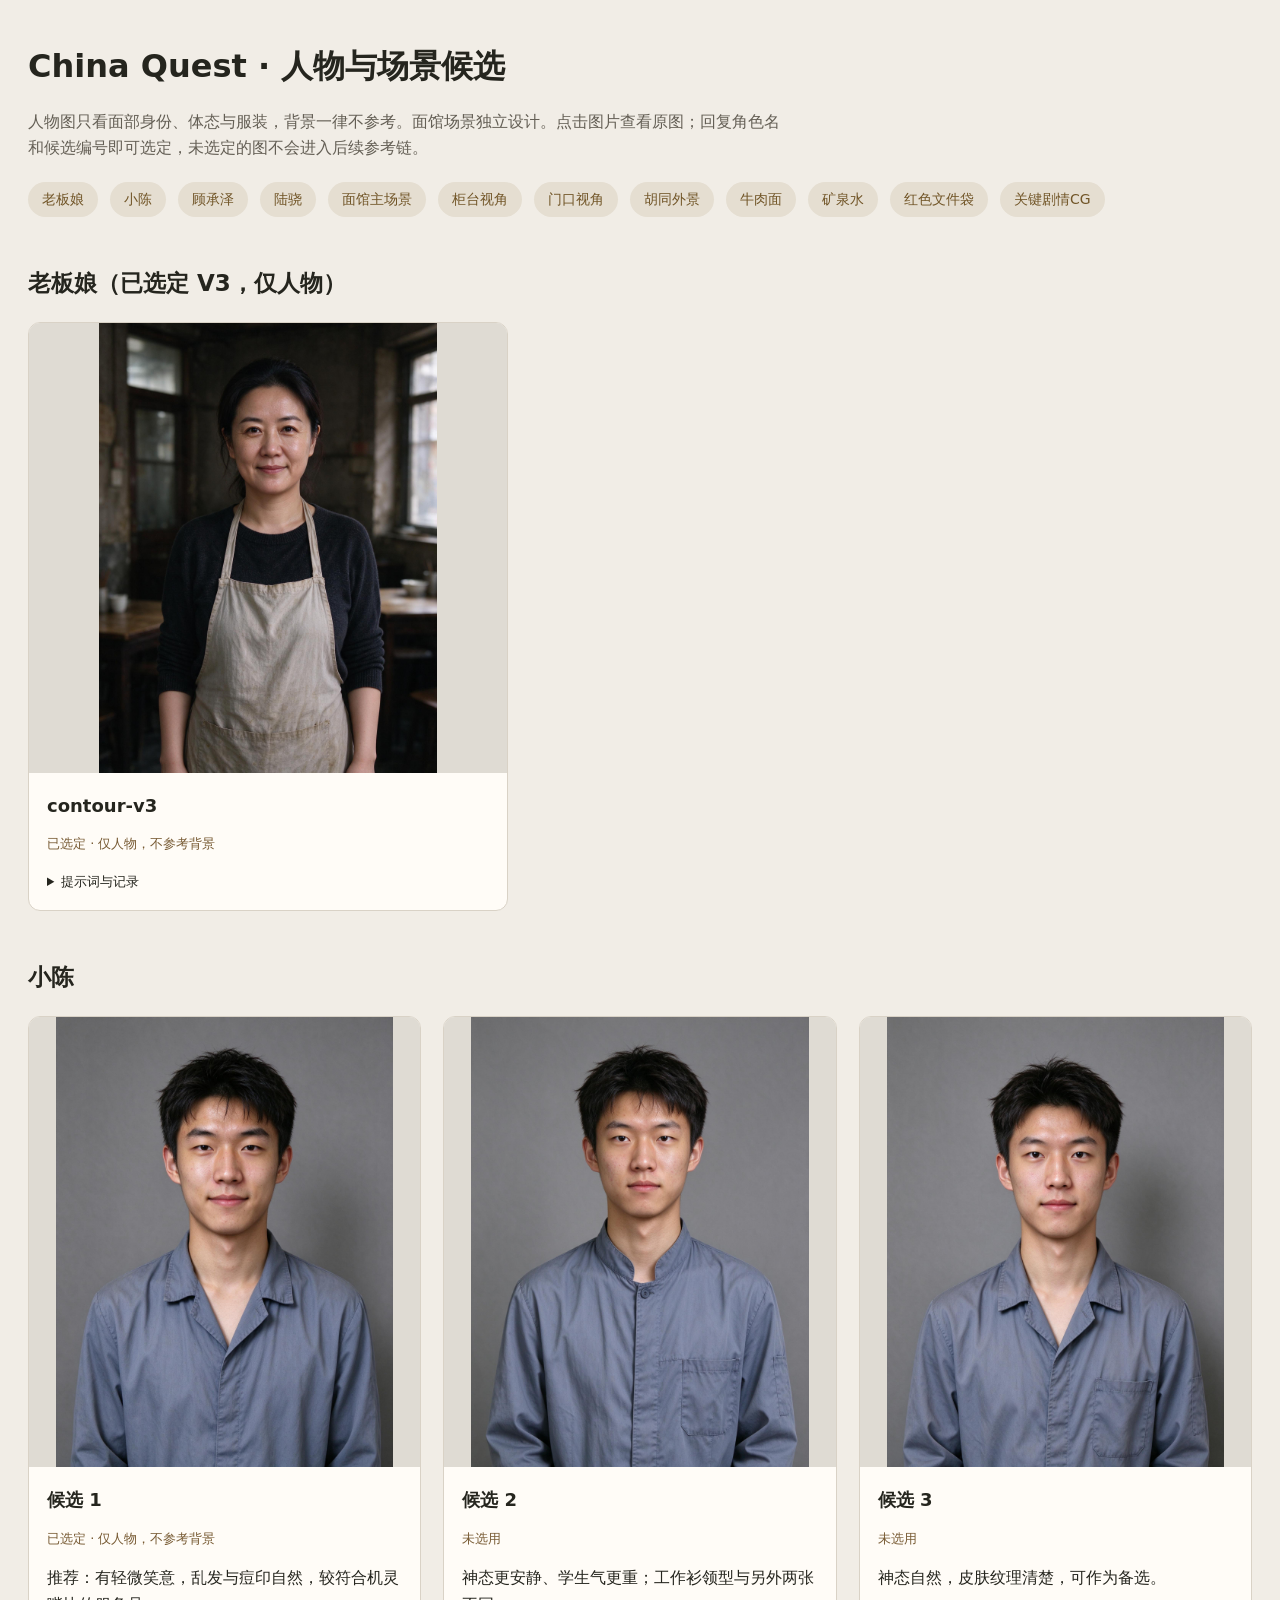
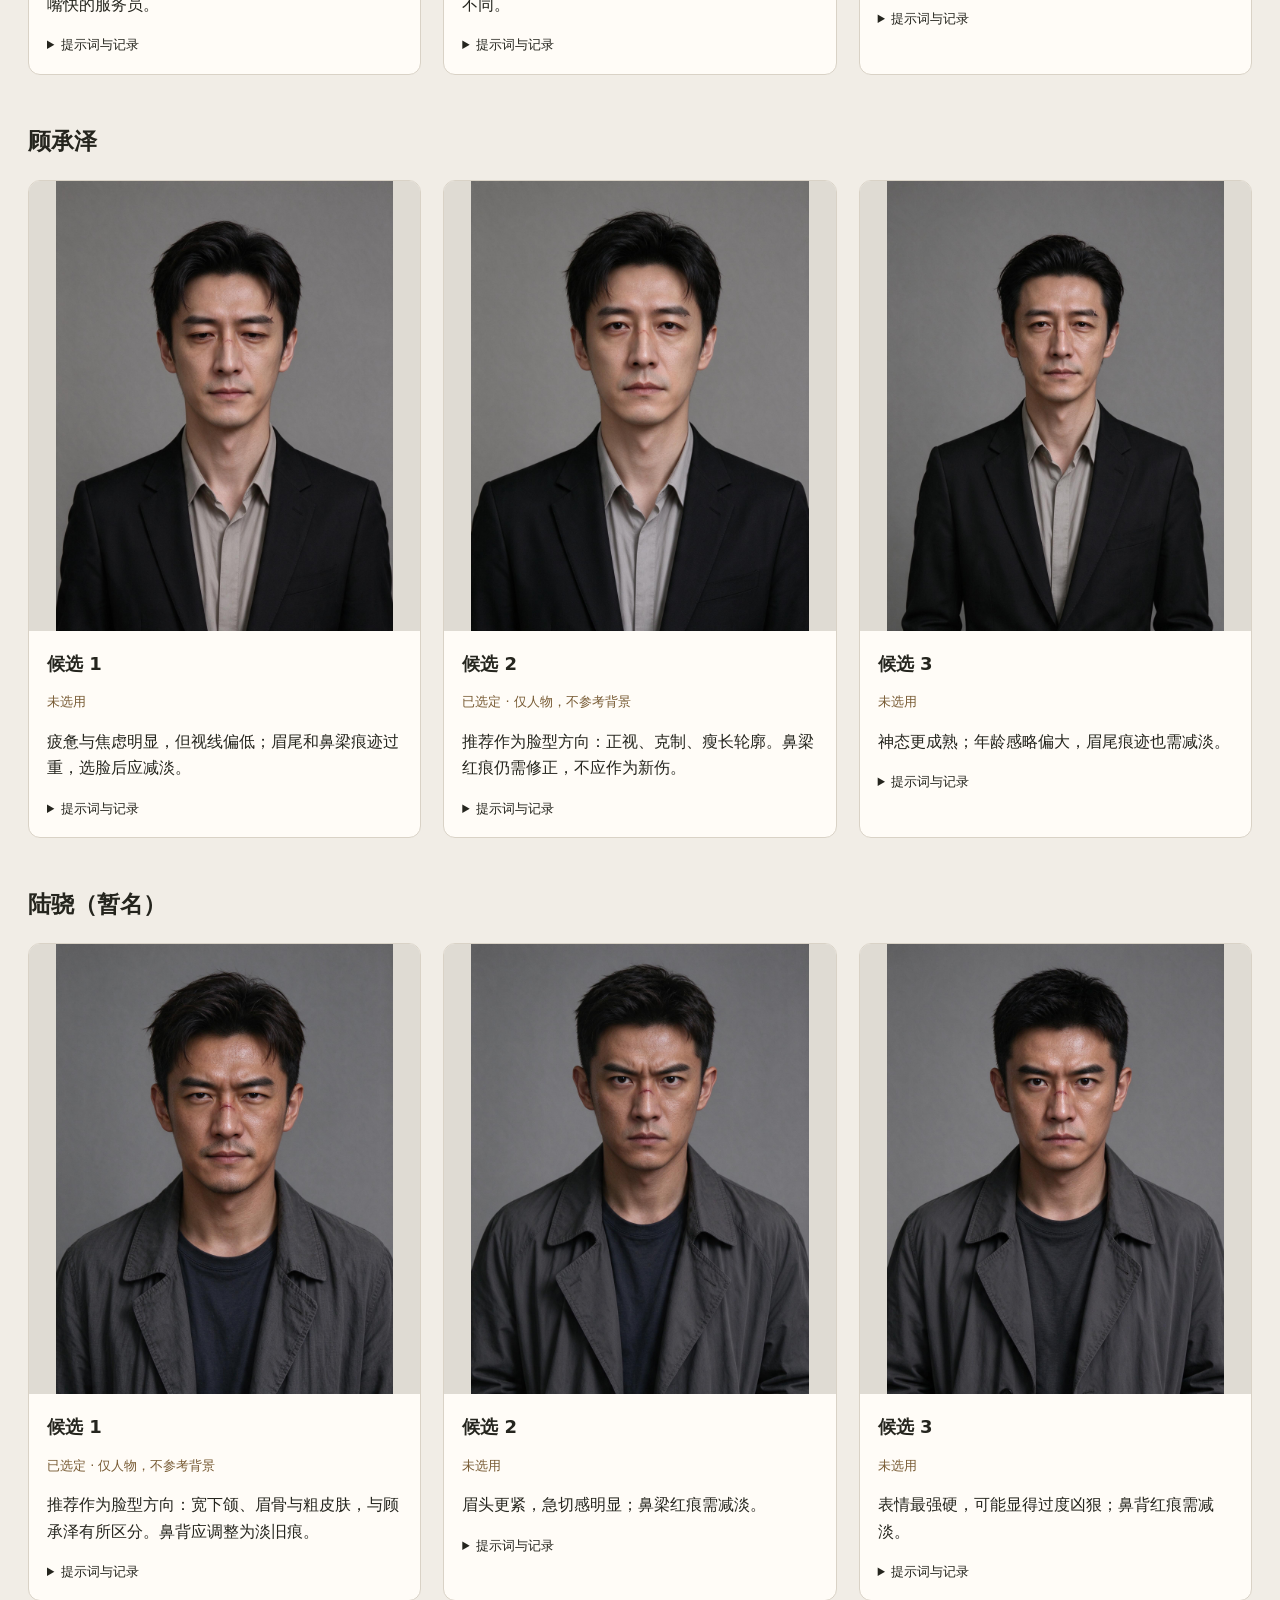
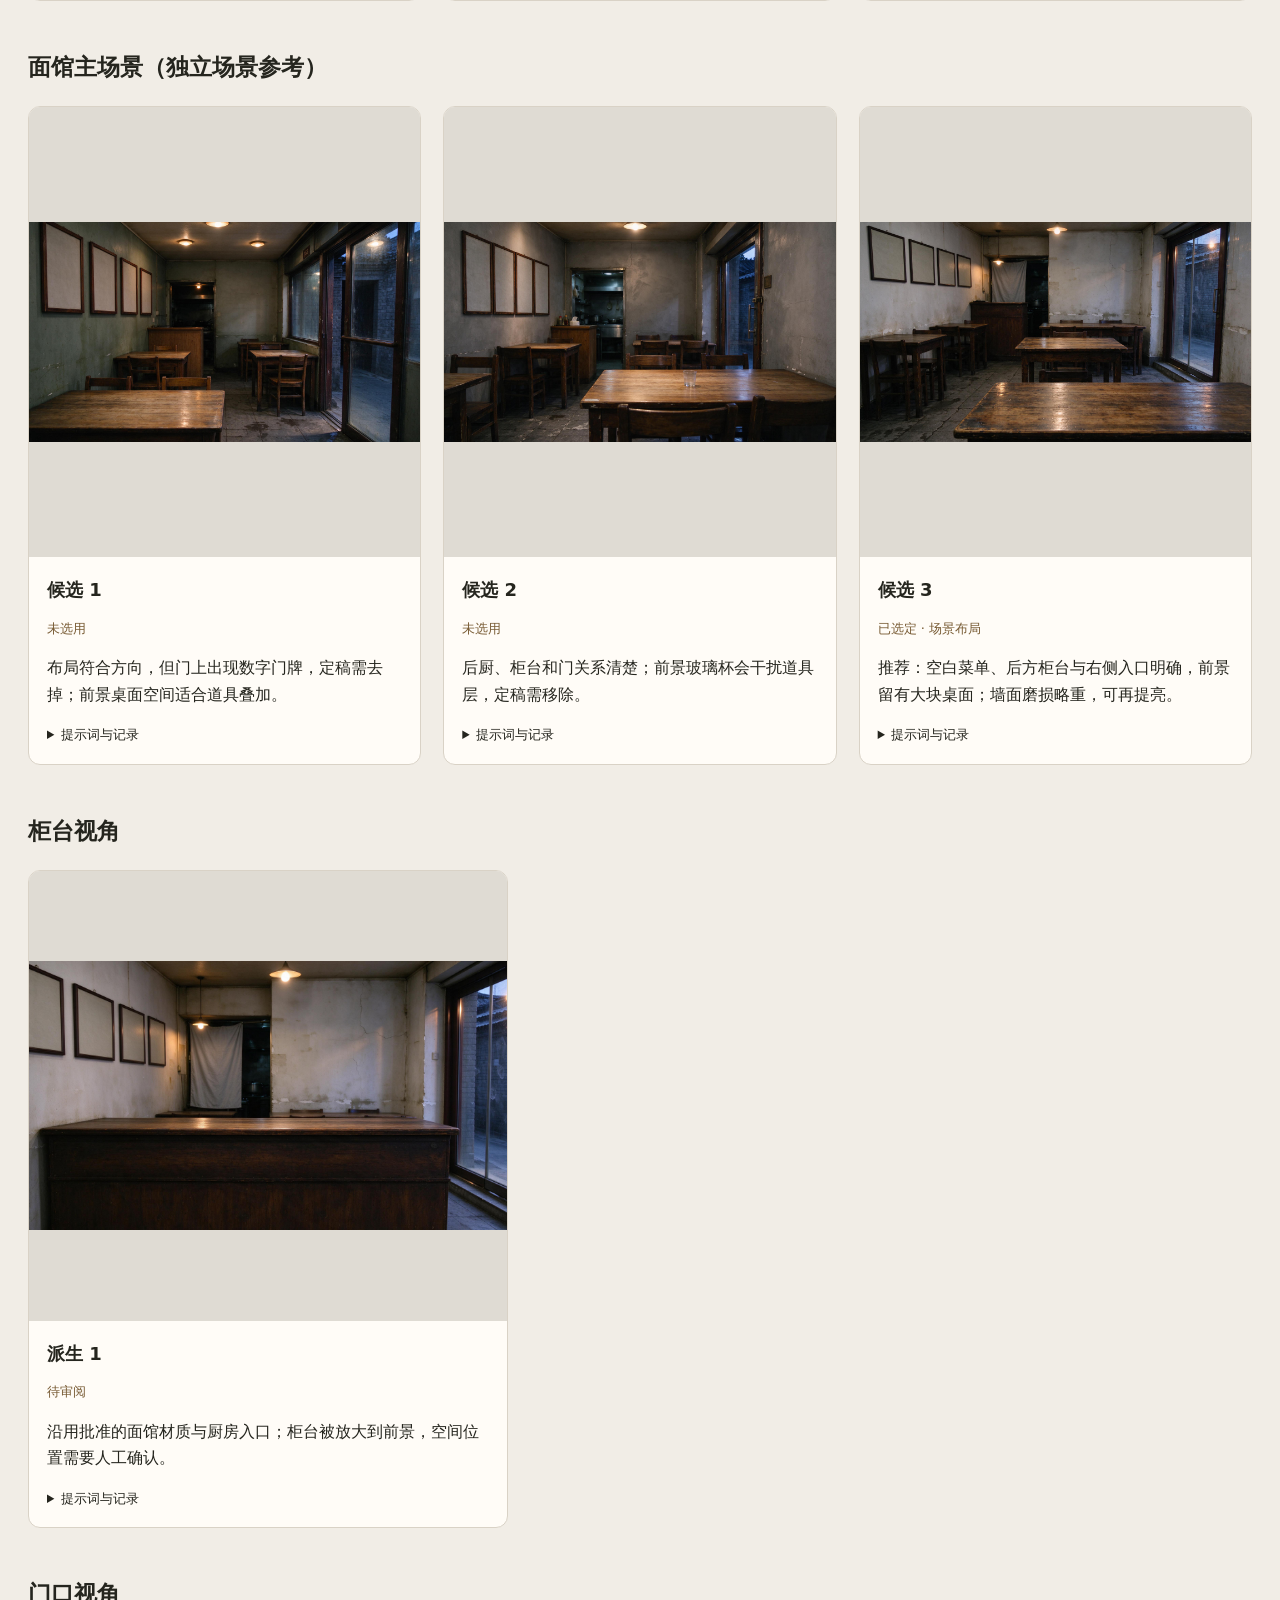
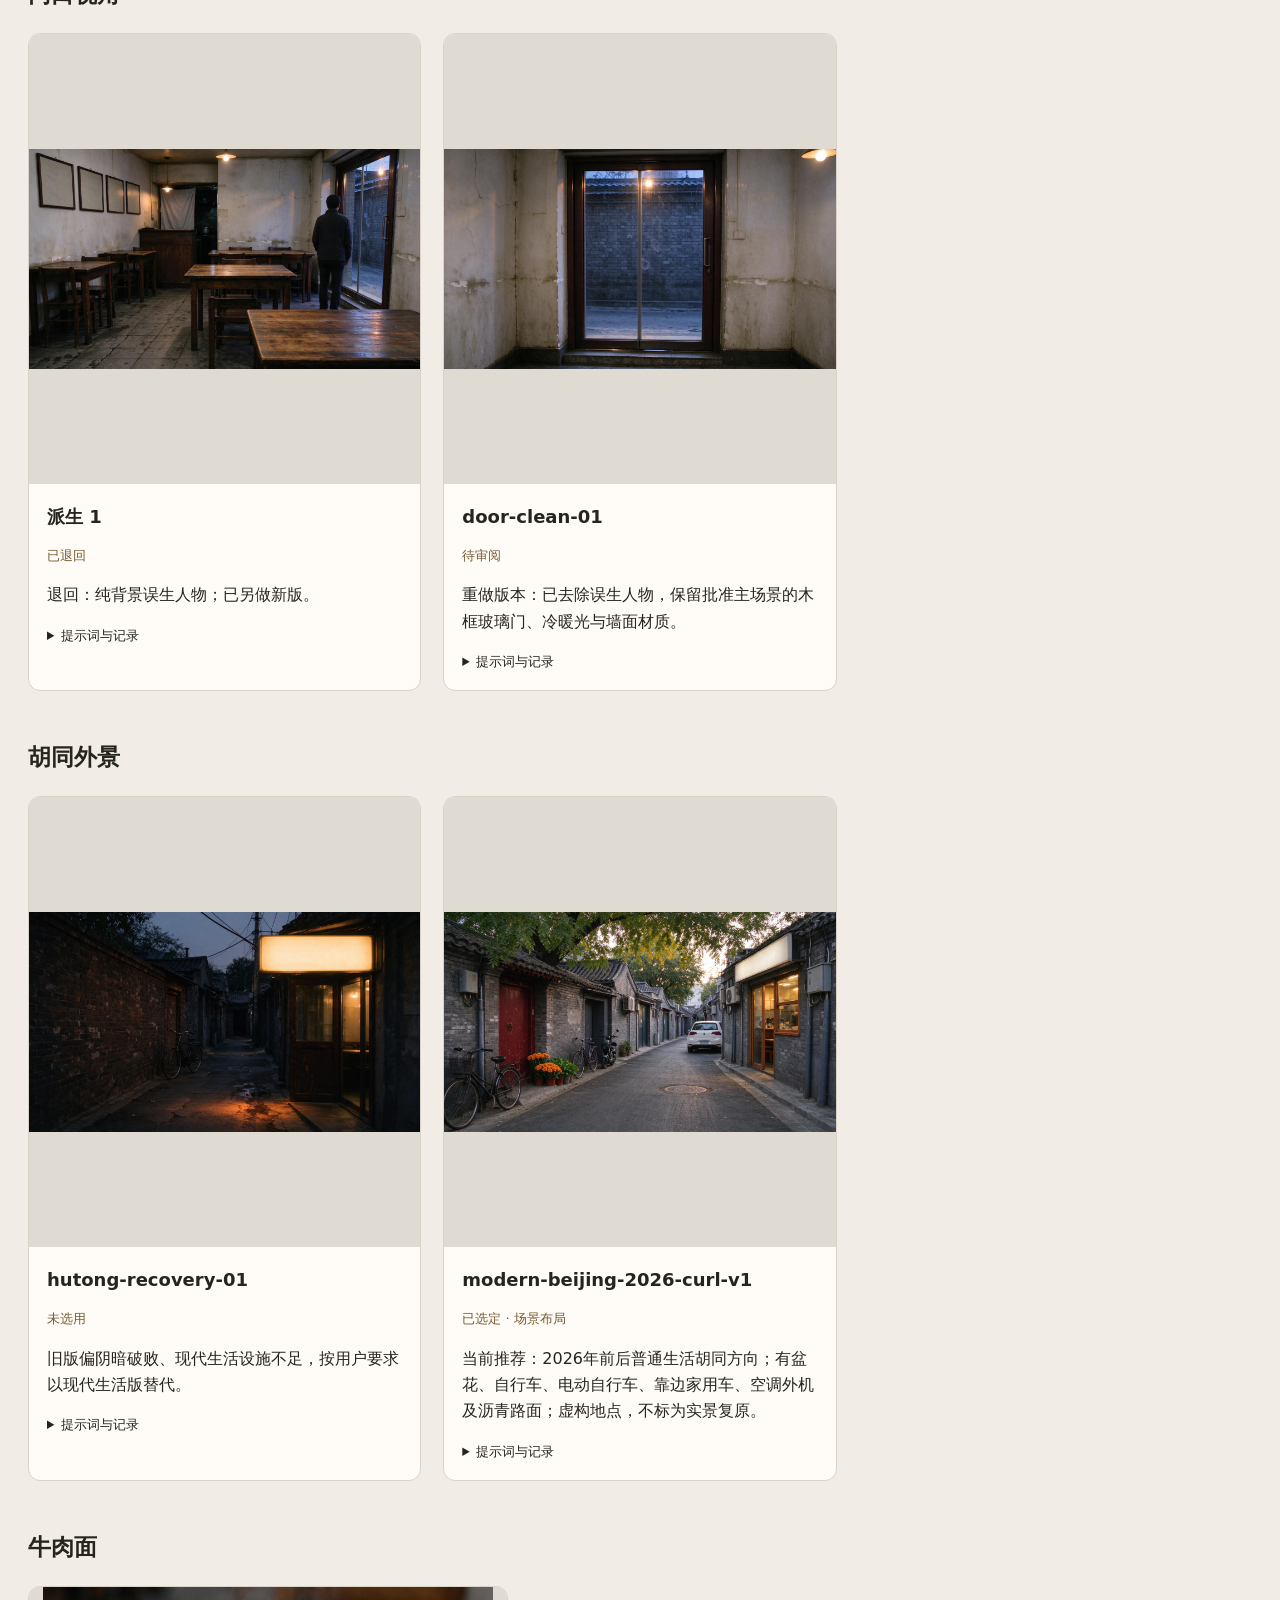
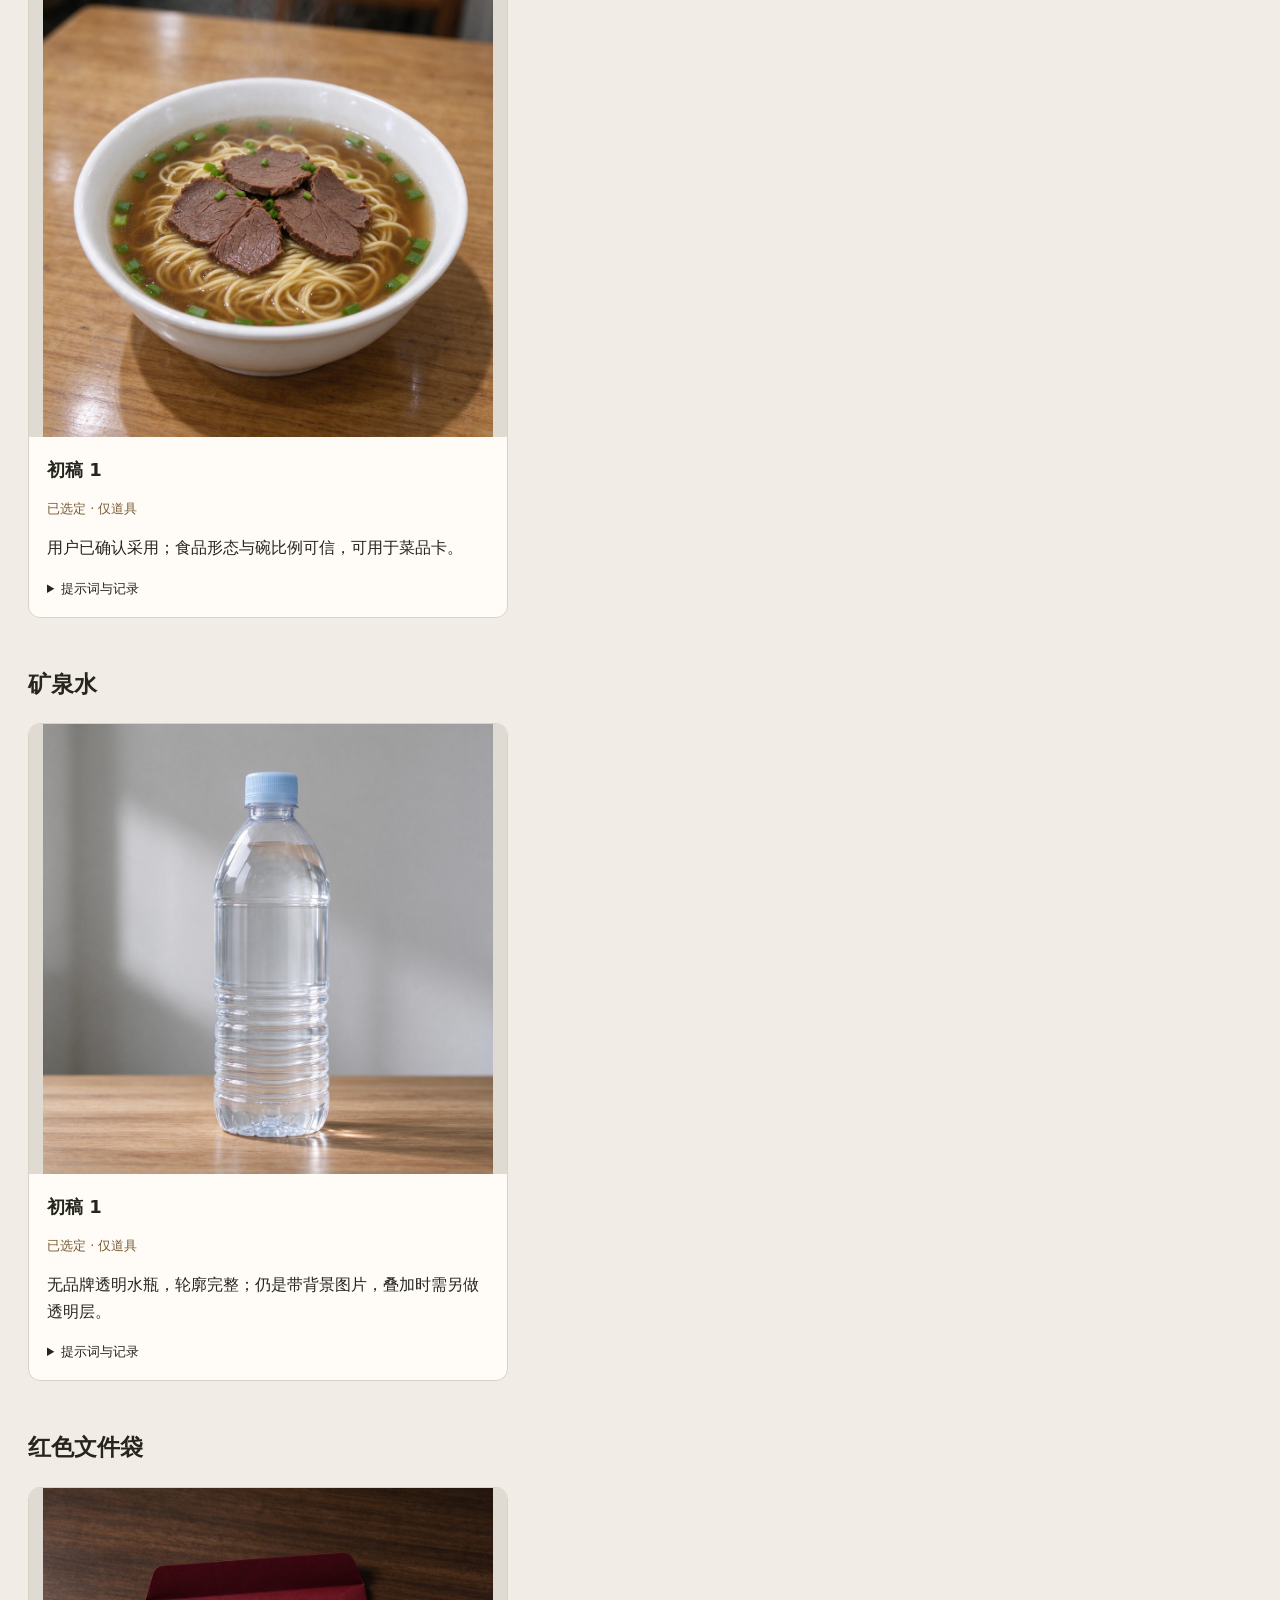
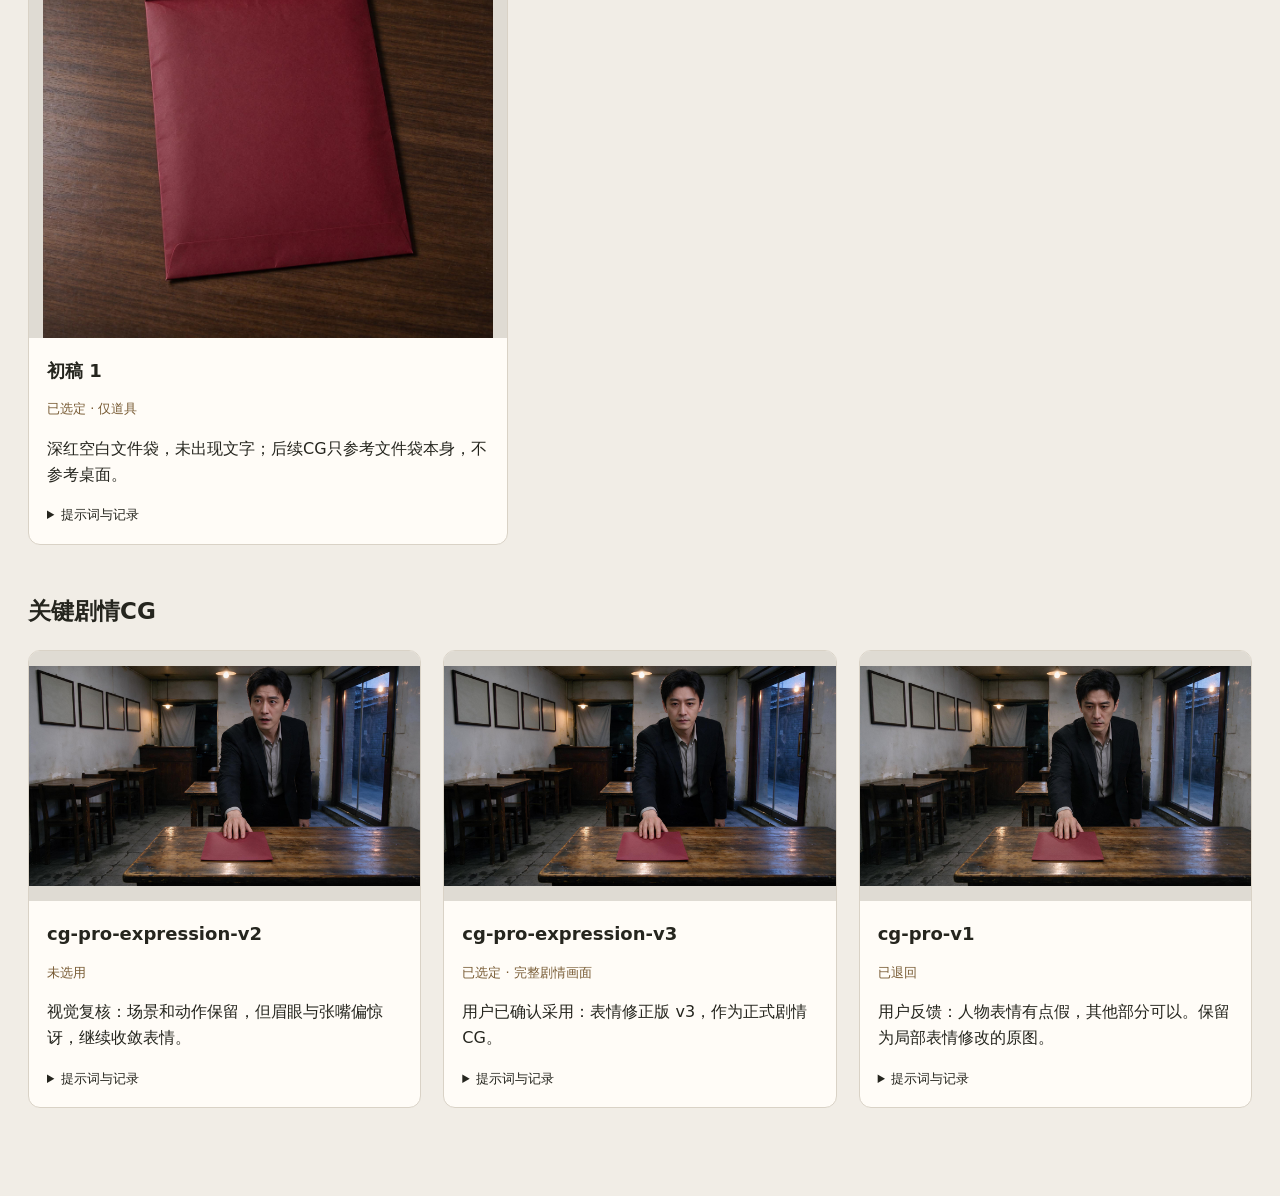
==== commit 496eca9a: "Approve final CG expression version" ====
--- a/assets/candidates/review.html
+++ b/assets/candidates/review.html
@@ -7,7 +7,7 @@
 编辑参考图1，只修正顾承泽的面部表情。保持同一个人的骨相、年龄、发型、服装和头部位置，保留原图的构图、身体姿势、手指、红色文件袋、桌面、整个面馆背景及冷暖光线。
 这是写实电影中一个人在急事中停下来向对面的人说话的瞬间：眼睛自然聚焦在镜头旁的对方眼睛，双眼视线一致，眼睑松弛，眉间仅非常轻微的紧张，嘴唇自然松开一点像刚要低声开口；下颌和嘴角放松。情绪是疲惫中压住着急，微小、日常、未经摆拍的表情。保留真实皮肤纹理、正常眼周细纹和自然左右差异。避免眼神空洞、僵硬凝视、刻意皱眉、嘴角用力、挤眉弄眼、夸张悲伤、微笑、网红磨皮或蜡像感。
 只改脸部的微表情，其他区域尽可能原样保留。保持16:9和原图摄影质感，无文字无标志。
-</p><a href="CG01_FILE_SLAM/cg-pro-expression-v2.json">JSON 记录</a></details></div></article><article><a href="CG01_FILE_SLAM/cg-pro-expression-v3.jpg" target="_blank" rel="noopener"><img loading="lazy" src="CG01_FILE_SLAM/cg-pro-expression-v3.jpg" alt="关键剧情CG cg-pro-expression-v3"></a><div><h3>cg-pro-expression-v3</h3><p class="status">待审阅</p><p>推荐审阅：眉眼和嘴唇放松，疲惫而平静；从v1原图局部编辑，场景、动作、文件袋保持。</p><details><summary>提示词与记录</summary><p>Use case: identity-preserve
+</p><a href="CG01_FILE_SLAM/cg-pro-expression-v2.json">JSON 记录</a></details></div></article><article><a href="CG01_FILE_SLAM/cg-pro-expression-v3.jpg" target="_blank" rel="noopener"><img loading="lazy" src="CG01_FILE_SLAM/cg-pro-expression-v3.jpg" alt="关键剧情CG cg-pro-expression-v3"></a><div><h3>cg-pro-expression-v3</h3><p class="status">已选定 · 完整剧情画面</p><p>用户已确认采用：表情修正版 v3，作为正式剧情 CG。</p><details><summary>提示词与记录</summary><p>Use case: identity-preserve
 对参考图做极轻微的面部表情编辑，其他全部保持原样，包括人物骨相、年龄、发型、黑西装、身体姿势、手指、红文件袋、桌面、场景构图和光线。
 将脸部处理为真实日常交流中的安静疲惫神态：眉毛放松，不抬眉、不皱眉；上眼睑略微低垂，眼睛自然大小，视线平静地接近镜头，不侧看、不瞪眼；嘴唇轻轻自然合拢，唇部放松，下颌放松，嘴角中性。像一个刚刚赶到、略微疲倦的人把文件放下后，平静等对方回应的抓拍瞬间。紧迫感只由原来的俯身动作表达，脸上不额外演出焦虑。不微笑、不惊讶、不张嘴，不增加额头纹，不摆拍，不磨皮，保留自然皮肤纹理和细微左右差异。
 脸部修改幅度小，其余画面尽可能原样保留，写实摄影，16:9，无文字无标志。
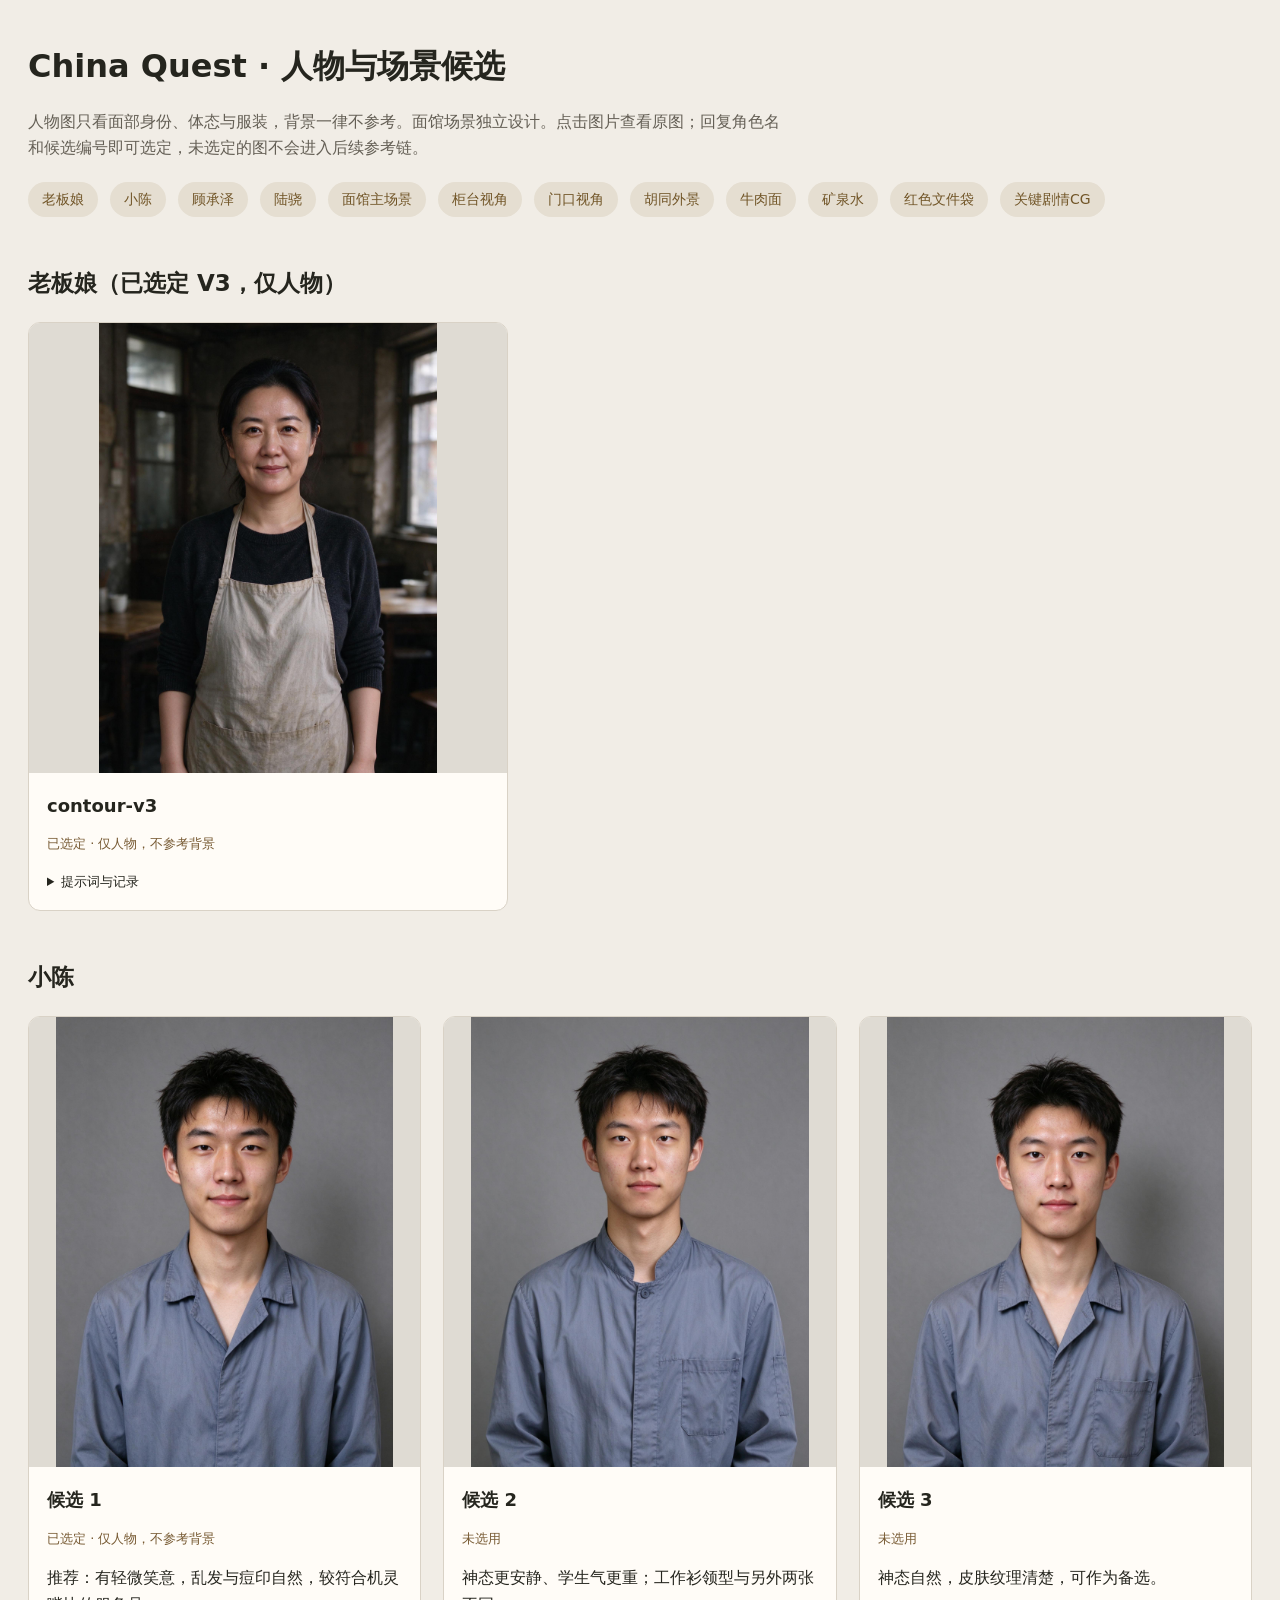
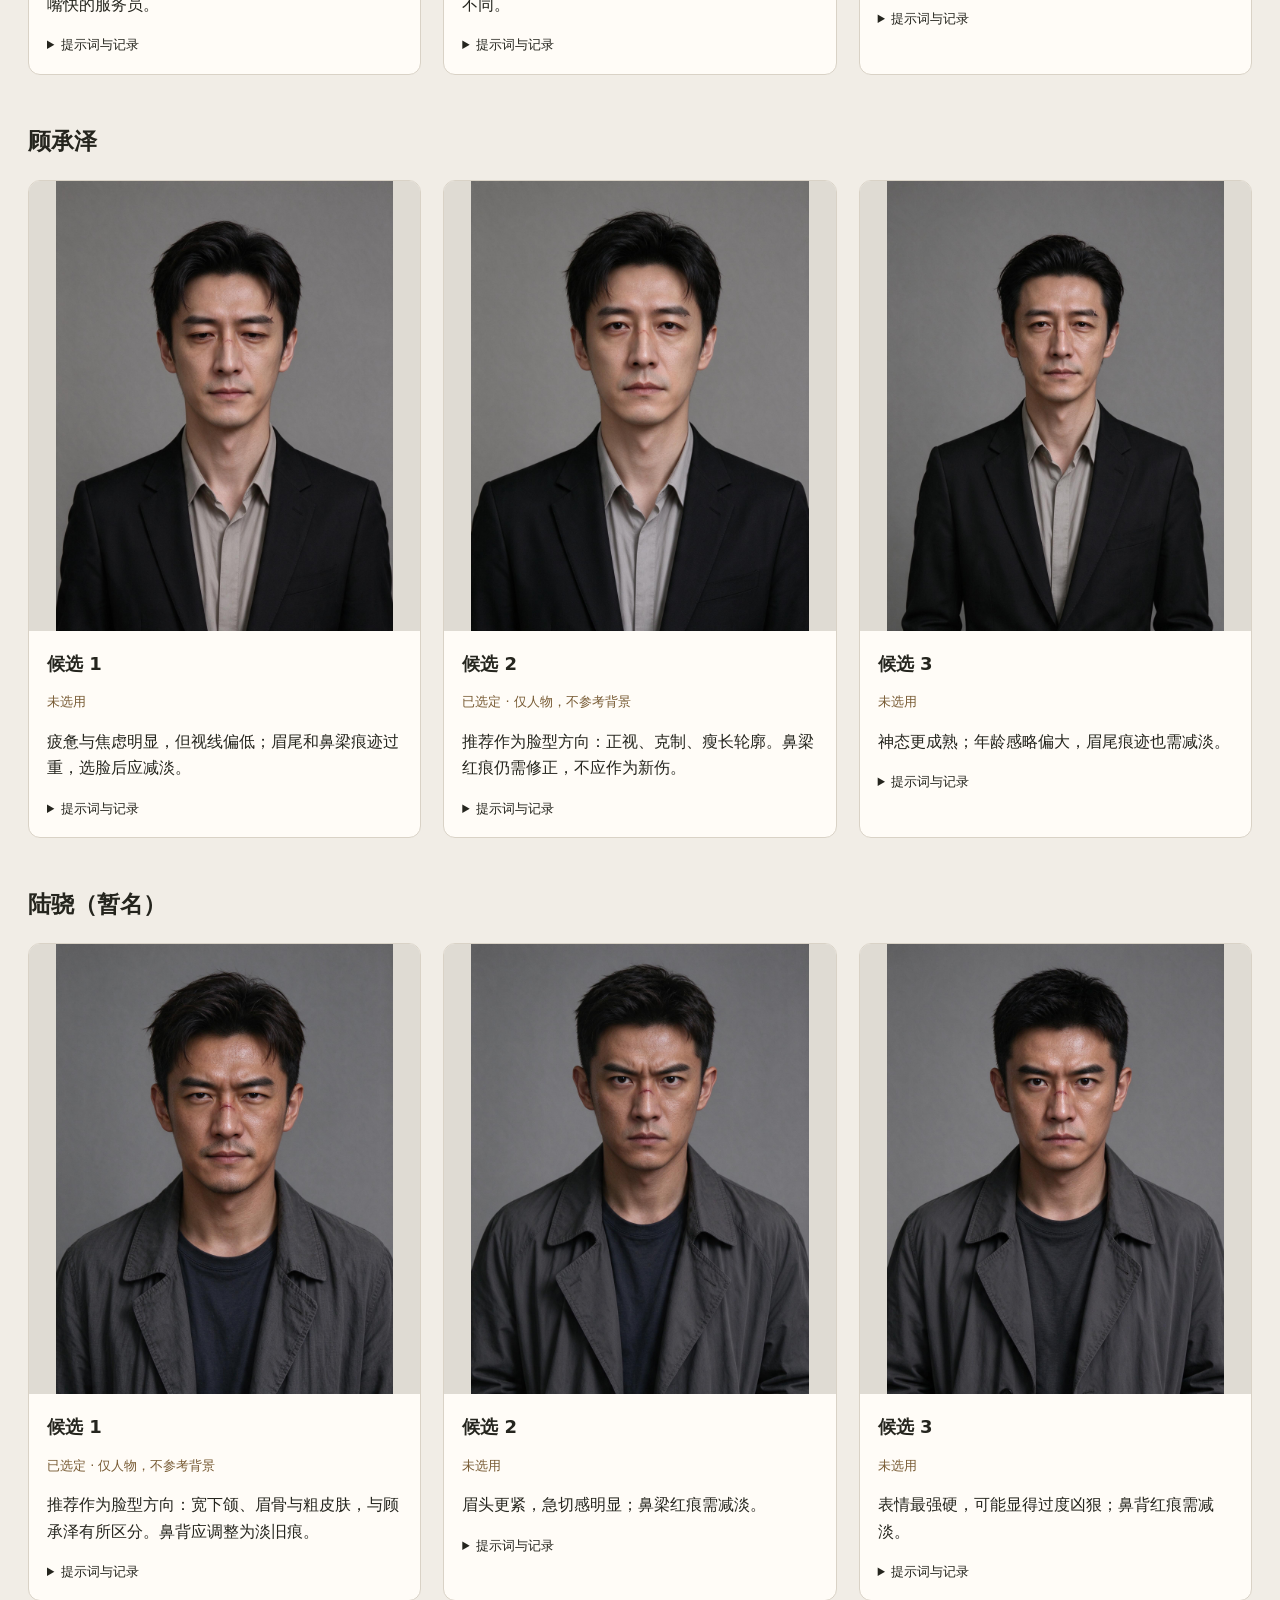
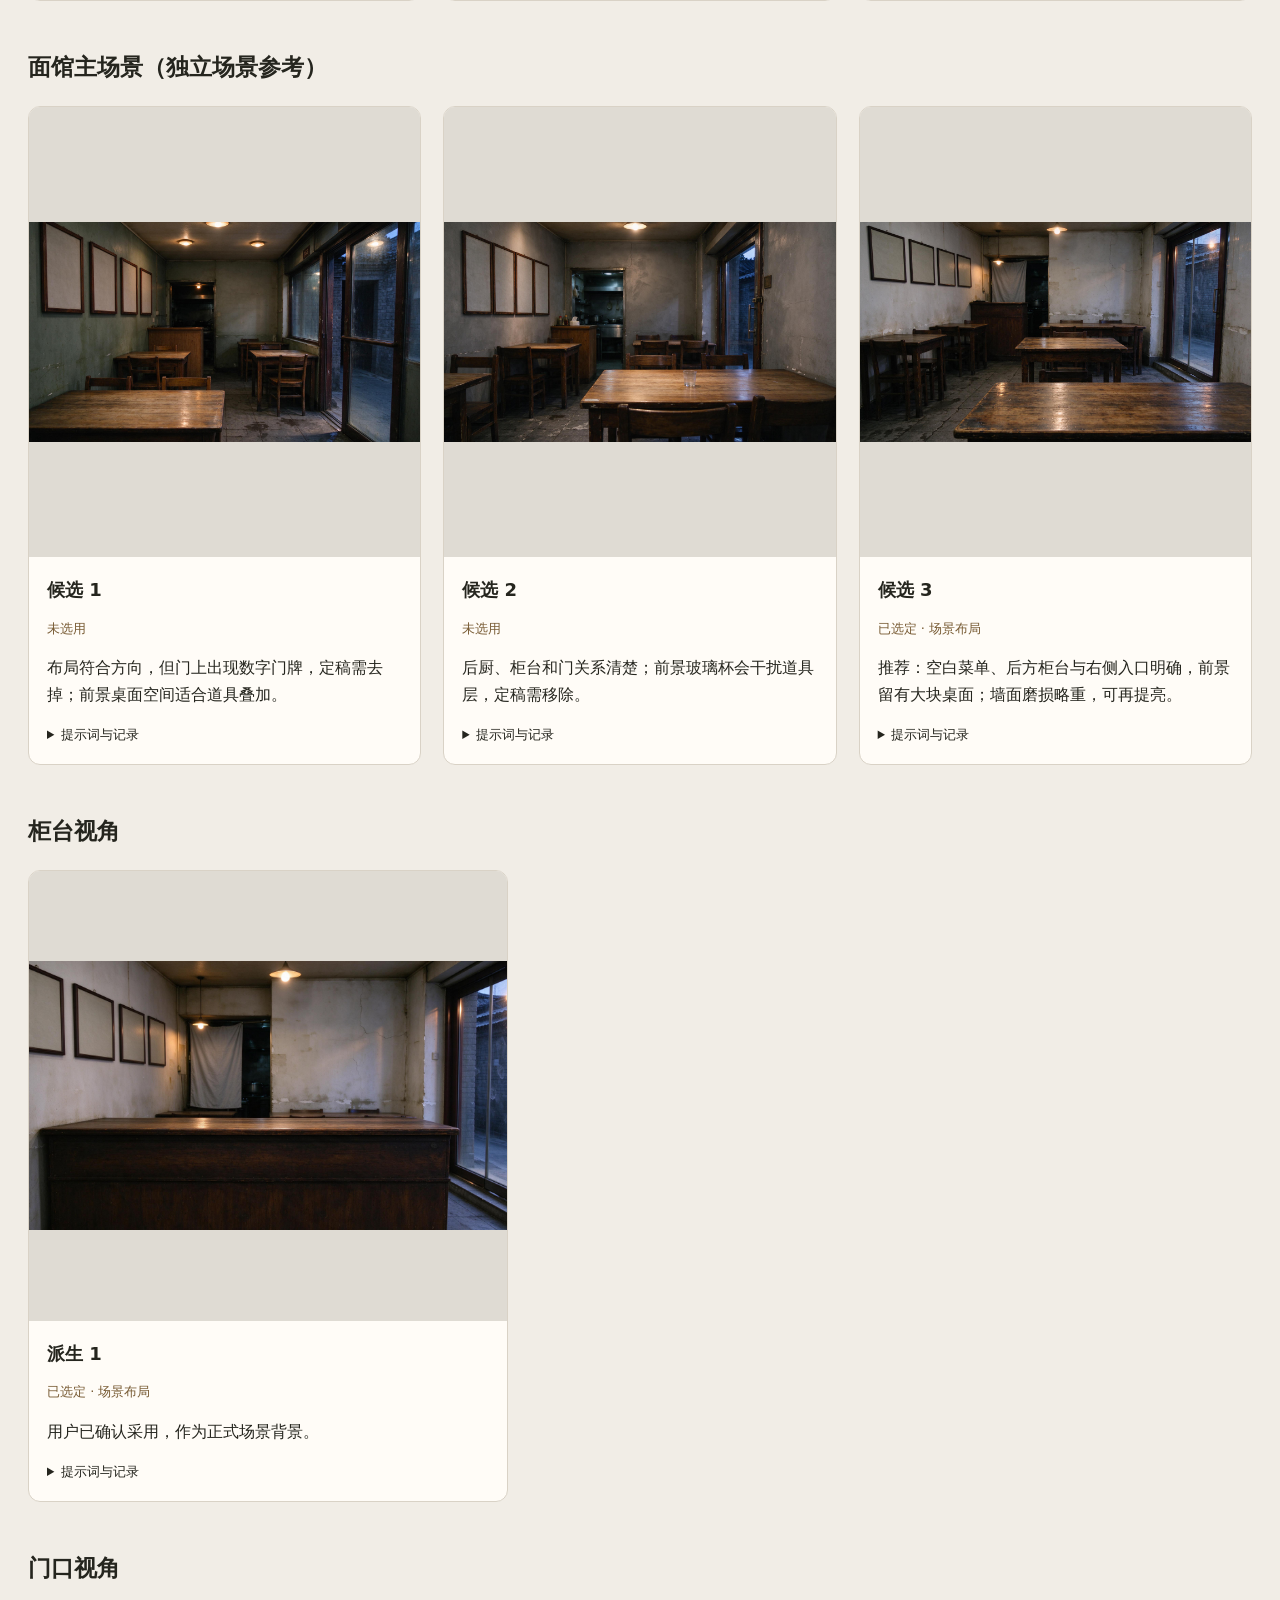
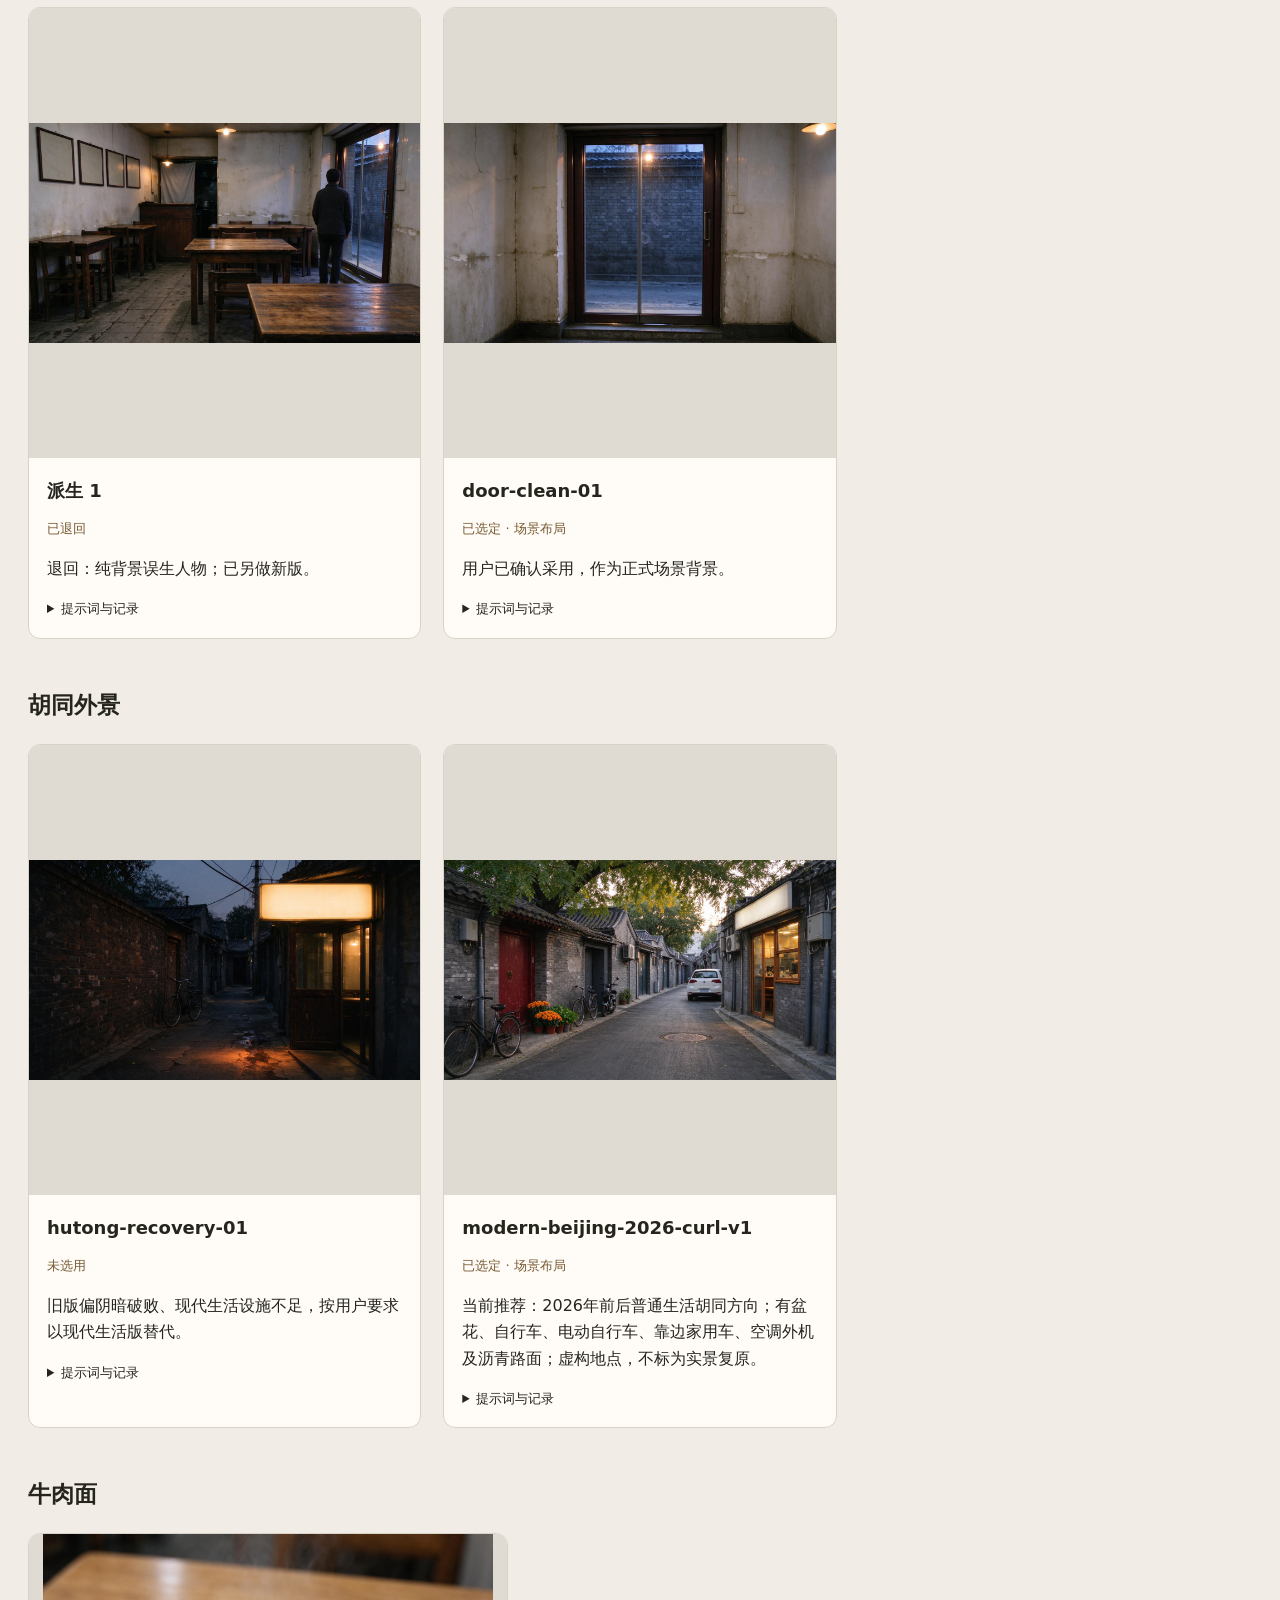
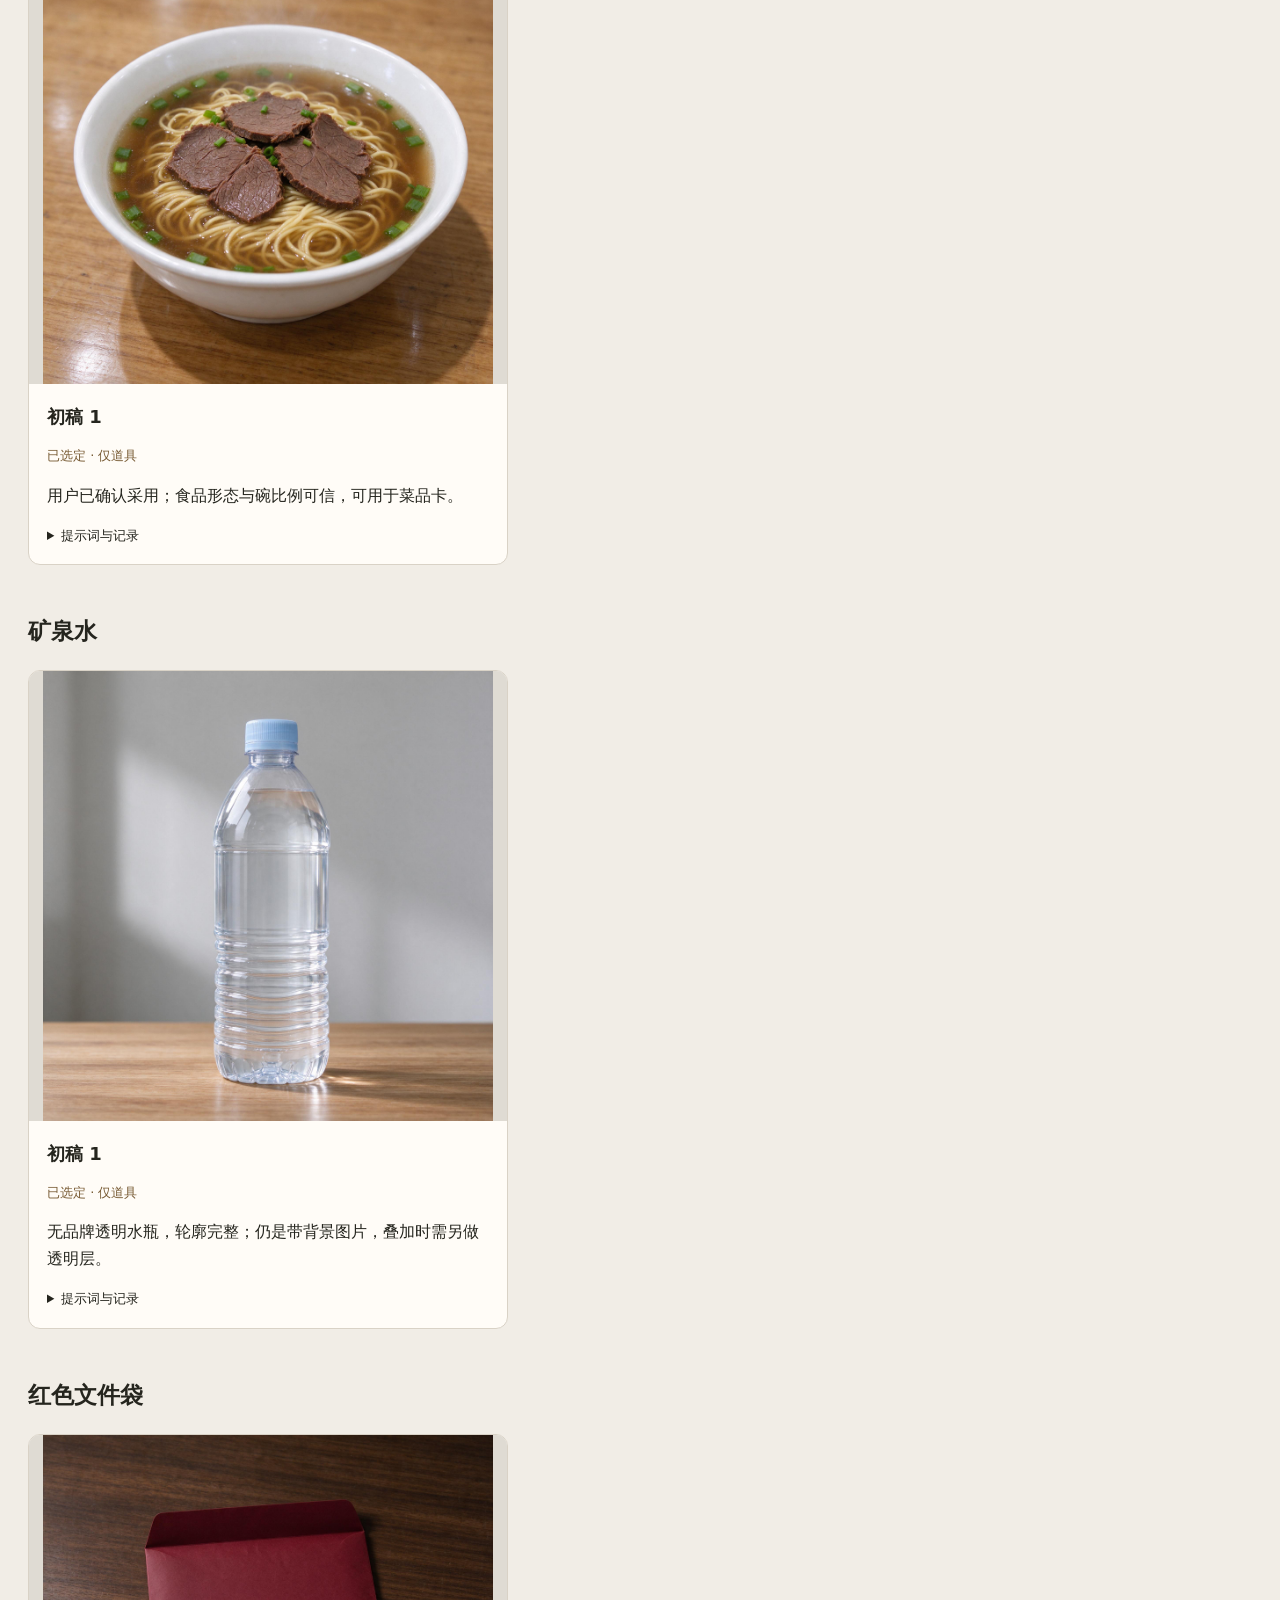
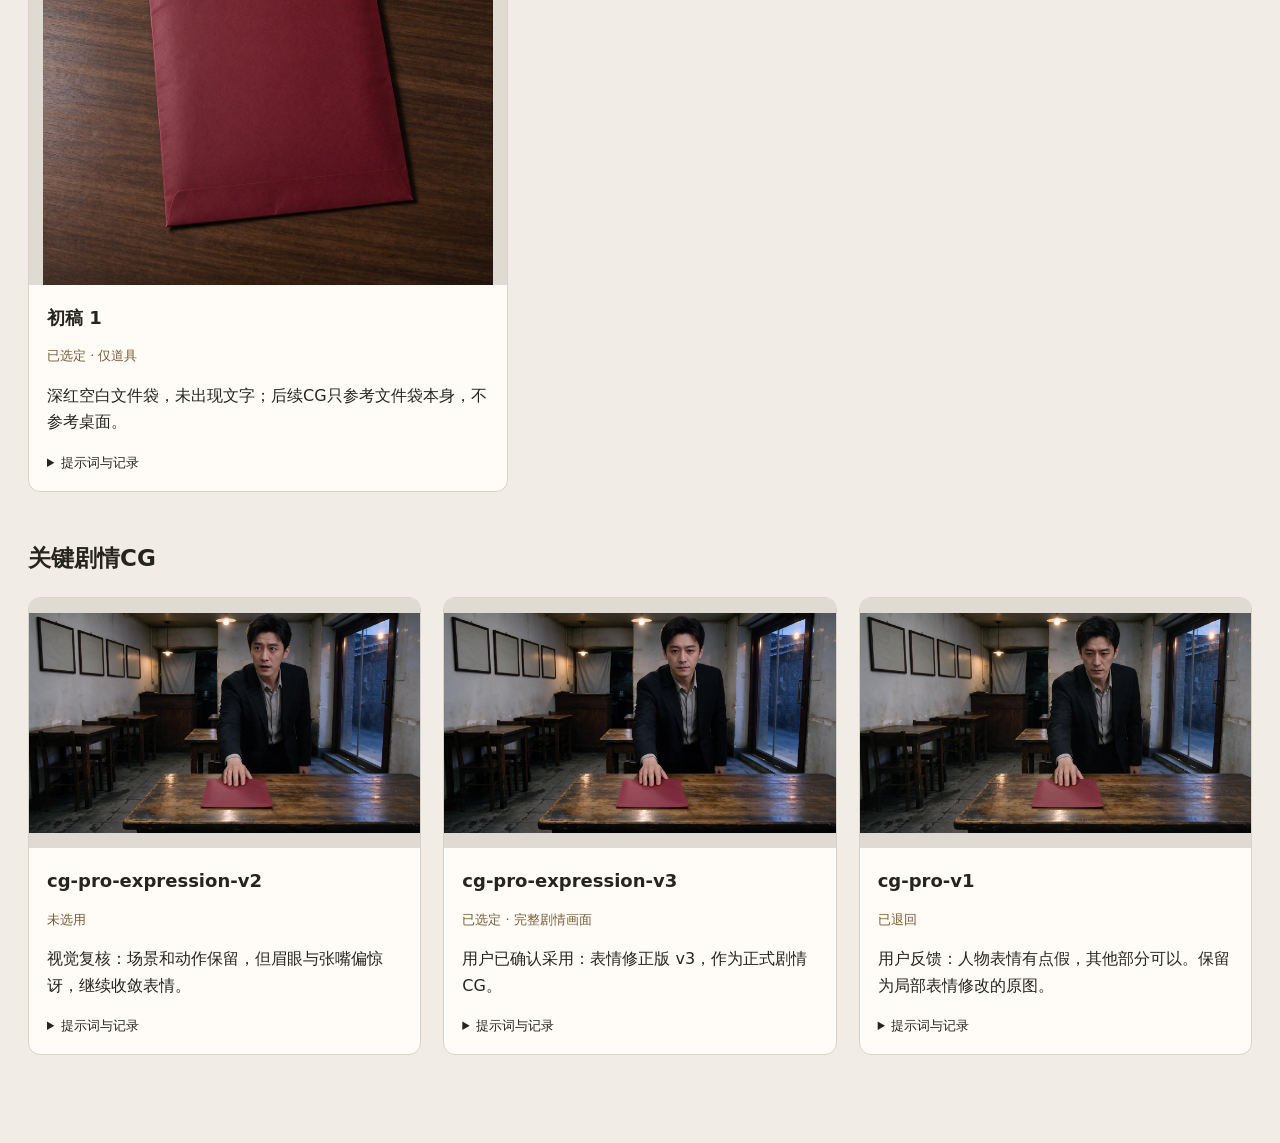
==== commit ba7681a5: "Finalize all twelve EP01 base assets" ====
--- a/assets/candidates/review.html
+++ b/assets/candidates/review.html
@@ -1,8 +1,8 @@
 <!doctype html><html lang="zh-CN"><meta charset="utf-8"><meta name="viewport" content="width=device-width,initial-scale=1"><title>China Quest · 候选图审阅</title><style>
     *{box-sizing:border-box}body{margin:0;background:#f1ede6;color:#25251e;font:16px/1.65 system-ui,-apple-system,sans-serif}main{max-width:1360px;margin:auto;padding:40px 28px}h1{font-size:32px;margin:0}header p{max-width:760px;color:#645f55}section{margin:48px 0}h2{font-size:23px}.grid{display:grid;grid-template-columns:repeat(3,minmax(0,1fr));gap:22px}article{border:1px solid #d9d2c6;background:#fffcf7;border-radius:12px;overflow:hidden}article img{display:block;width:100%;height:450px;object-fit:contain;background:#dfdbd3}article>div{padding:18px}h3{margin:0;font-size:18px}.status{font-size:13px;color:#785b34}details{font-size:13px}details p{white-space:pre-wrap}a{color:#715527}section:last-child img{height:250px}.grid:has(>article:only-child){grid-template-columns:minmax(0,480px)}nav{display:flex;gap:12px;flex-wrap:wrap;margin-top:20px}nav a{background:#e5ded1;border-radius:20px;padding:6px 14px;text-decoration:none;font-size:14px}@media(max-width:800px){article img{height:280px}article>div{padding:12px}main{padding:24px 18px}h1{font-size:26px}}@media(max-width:520px){.grid{grid-template-columns:1fr}article img{height:440px}}
-    </style><main><header><h1>China Quest · 人物与场景候选</h1><p>人物图只看面部身份、体态与服装，背景一律不参考。面馆场景独立设计。点击图片查看原图；回复角色名和候选编号即可选定，未选定的图不会进入后续参考链。</p><nav><a href="#CH01_OWNER">老板娘</a><a href="#CH02_XIAOCHEN">小陈</a><a href="#CH03_GU">顾承泽</a><a href="#CH04_RIVAL">陆骁</a><a href="#BG02_SHOP_MAIN">面馆主场景</a><a href="#BG03_COUNTER">柜台视角</a><a href="#BG04_DOOR">门口视角</a><a href="#BG01_HUTONG">胡同外景</a><a href="#PR01_BEEF_NOODLES">牛肉面</a><a href="#PR02_WATER">矿泉水</a><a href="#PR03_ENVELOPE">红色文件袋</a><a href="#CG01_FILE_SLAM">关键剧情CG</a></nav></header><section id="CH01_OWNER"><h2>老板娘（已选定 V3，仅人物）</h2><div class="grid"><article><a href="CH01_OWNER/contour-v3.jpg" target="_blank" rel="noopener"><img loading="lazy" src="CH01_OWNER/contour-v3.jpg" alt="老板娘（已选定 V3，仅人物） contour-v3"></a><div><h3>contour-v3</h3><p class="status">已选定 · 仅人物，不参考背景</p><p></p><details><summary>提示词与记录</summary><p>真实摄影人物选角照，43岁北京胡同面馆女老板，半身正面，3:4。脸部骨相是画面重点：明显方圆脸，横向偏宽，下半脸有宽度，双侧下颌角清楚，下颌宽度接近颧骨宽度，不往下巴收尖；短而宽平的下巴，略外展的颧弓，脸颊有适度自然软组织。中等偏宽鼻翼、鼻头略厚，眉毛较浓且左右略不齐，左侧法令纹较明显、眼尾细纹和皮肤毛孔。神态爽利、稳当、精明，轻微闭嘴笑。正常女性面容，不男性化、不夸张粗犷、不肥胖、不衰老化。不要窄脸、鹅蛋脸、尖下巴、瓜子脸、整容脸或广告模特脸。黑发朴素束起，深色针织衫、洗旧围裙，双手放低不挡脸。自然窗光，背景为虚化朴素面馆，无文字，不磨皮。</p><a href="CH01_OWNER/contour-v3.json">JSON 记录</a></details></div></article></div></section><section id="CH02_XIAOCHEN"><h2>小陈</h2><div class="grid"><article><a href="CH02_XIAOCHEN/casting-round-01-1.jpg" target="_blank" rel="noopener"><img loading="lazy" src="CH02_XIAOCHEN/casting-round-01-1.jpg" alt="小陈 候选 1"></a><div><h3>候选 1</h3><p class="status">已选定 · 仅人物，不参考背景</p><p>推荐：有轻微笑意，乱发与痘印自然，较符合机灵嘴快的服务员。</p><details><summary>提示词与记录</summary><p>真实摄影选角照，3:4正面半身，24岁北京面馆男服务员小陈。年轻、机灵嘴快，略方偏长脸，左右单眼皮和内双不完全对称，鼻尖微圆，短乱发，颧部轻微痘印和真实毛孔。朴素灰蓝工作衫，绝非西装或偶像造型，神态自然有机灵劲。自然柔光，单一中灰无干扰背景，双手放低，完整露出头顶和肩膀。不要磨皮、尖下巴、模特脸、文字。人物参考图背景不用于游戏。</p><a href="CH02_XIAOCHEN/casting-round-01-1.json">JSON 记录</a></details></div></article><article><a href="CH02_XIAOCHEN/casting-round-01-2.jpg" target="_blank" rel="noopener"><img loading="lazy" src="CH02_XIAOCHEN/casting-round-01-2.jpg" alt="小陈 候选 2"></a><div><h3>候选 2</h3><p class="status">未选用</p><p>神态更安静、学生气更重；工作衫领型与另外两张不同。</p><details><summary>提示词与记录</summary><p>真实摄影选角照，3:4正面半身，24岁北京面馆男服务员小陈。年轻、机灵嘴快，略方偏长脸，左右单眼皮和内双不完全对称，鼻尖微圆，短乱发，颧部轻微痘印和真实毛孔。朴素灰蓝工作衫，绝非西装或偶像造型，神态自然有机灵劲。自然柔光，单一中灰无干扰背景，双手放低，完整露出头顶和肩膀。不要磨皮、尖下巴、模特脸、文字。人物参考图背景不用于游戏。</p><a href="CH02_XIAOCHEN/casting-round-01-2.json">JSON 记录</a></details></div></article><article><a href="CH02_XIAOCHEN/casting-round-01-3.jpg" target="_blank" rel="noopener"><img loading="lazy" src="CH02_XIAOCHEN/casting-round-01-3.jpg" alt="小陈 候选 3"></a><div><h3>候选 3</h3><p class="status">未选用</p><p>神态自然，皮肤纹理清楚，可作为备选。</p><details><summary>提示词与记录</summary><p>真实摄影选角照，3:4正面半身，24岁北京面馆男服务员小陈。年轻、机灵嘴快，略方偏长脸，左右单眼皮和内双不完全对称，鼻尖微圆，短乱发，颧部轻微痘印和真实毛孔。朴素灰蓝工作衫，绝非西装或偶像造型，神态自然有机灵劲。自然柔光，单一中灰无干扰背景，双手放低，完整露出头顶和肩膀。不要磨皮、尖下巴、模特脸、文字。人物参考图背景不用于游戏。</p><a href="CH02_XIAOCHEN/casting-round-01-3.json">JSON 记录</a></details></div></article></div></section><section id="CH03_GU"><h2>顾承泽</h2><div class="grid"><article><a href="CH03_GU/casting-round-01-1.jpg" target="_blank" rel="noopener"><img loading="lazy" src="CH03_GU/casting-round-01-1.jpg" alt="顾承泽 候选 1"></a><div><h3>候选 1</h3><p class="status">未选用</p><p>疲惫与焦虑明显，但视线偏低；眉尾和鼻梁痕迹过重，选脸后应减淡。</p><details><summary>提示词与记录</summary><p>真实摄影选角照，3:4正面半身，31岁男性顾承泽，富家人，有控制感、克制中带焦虑。偏瘦长脸，左眉尾一小段断眉，鼻梁右侧轻微不规则，疲惫眼周与真实皮肤，薄唇，黑色西装配素色衬衣，不打夸张领带。偏收窄的下颌，不能宽方脸，不能网红偶像模板。自然中性柔光，单一中灰无干扰背景，手放低。无文字，不磨皮。</p><a href="CH03_GU/casting-round-01-1.json">JSON 记录</a></details></div></article><article><a href="CH03_GU/casting-round-01-2.jpg" target="_blank" rel="noopener"><img loading="lazy" src="CH03_GU/casting-round-01-2.jpg" alt="顾承泽 候选 2"></a><div><h3>候选 2</h3><p class="status">已选定 · 仅人物，不参考背景</p><p>推荐作为脸型方向：正视、克制、瘦长轮廓。鼻梁红痕仍需修正，不应作为新伤。</p><details><summary>提示词与记录</summary><p>真实摄影选角照，3:4正面半身，31岁男性顾承泽，富家人，有控制感、克制中带焦虑。偏瘦长脸，左眉尾一小段断眉，鼻梁右侧轻微不规则，疲惫眼周与真实皮肤，薄唇，黑色西装配素色衬衣，不打夸张领带。偏收窄的下颌，不能宽方脸，不能网红偶像模板。自然中性柔光，单一中灰无干扰背景，手放低。无文字，不磨皮。</p><a href="CH03_GU/casting-round-01-2.json">JSON 记录</a></details></div></article><article><a href="CH03_GU/casting-round-01-3.jpg" target="_blank" rel="noopener"><img loading="lazy" src="CH03_GU/casting-round-01-3.jpg" alt="顾承泽 候选 3"></a><div><h3>候选 3</h3><p class="status">未选用</p><p>神态更成熟；年龄感略偏大，眉尾痕迹也需减淡。</p><details><summary>提示词与记录</summary><p>真实摄影选角照，3:4正面半身，31岁男性顾承泽，富家人，有控制感、克制中带焦虑。偏瘦长脸，左眉尾一小段断眉，鼻梁右侧轻微不规则，疲惫眼周与真实皮肤，薄唇，黑色西装配素色衬衣，不打夸张领带。偏收窄的下颌，不能宽方脸，不能网红偶像模板。自然中性柔光，单一中灰无干扰背景，手放低。无文字，不磨皮。</p><a href="CH03_GU/casting-round-01-3.json">JSON 记录</a></details></div></article></div></section><section id="CH04_RIVAL"><h2>陆骁（暂名）</h2><div class="grid"><article><a href="CH04_RIVAL/casting-round-01-1.jpg" target="_blank" rel="noopener"><img loading="lazy" src="CH04_RIVAL/casting-round-01-1.jpg" alt="陆骁（暂名） 候选 1"></a><div><h3>候选 1</h3><p class="status">已选定 · 仅人物，不参考背景</p><p>推荐作为脸型方向：宽下颌、眉骨与粗皮肤，与顾承泽有所区分。鼻背应调整为淡旧痕。</p><details><summary>提示词与记录</summary><p>真实摄影选角照，3:4正面半身，33岁男性陆骁（暂名），急切、直接、警惕。宽下颌方脸、眉骨明显，微不对称耳朵，鼻背轻微愈合旧伤，肤质偏粗有毛孔，短发。深灰风衣，朴素深色内搭。脸部偏宽，明确区别于偏瘦长脸黑西装顾承泽，不是同一个演员，不是偶像模特脸。自然中性柔光，单一中灰无干扰背景，双手放低。无文字，不磨皮。</p><a href="CH04_RIVAL/casting-round-01-1.json">JSON 记录</a></details></div></article><article><a href="CH04_RIVAL/casting-round-01-2.jpg" target="_blank" rel="noopener"><img loading="lazy" src="CH04_RIVAL/casting-round-01-2.jpg" alt="陆骁（暂名） 候选 2"></a><div><h3>候选 2</h3><p class="status">未选用</p><p>眉头更紧，急切感明显；鼻梁红痕需减淡。</p><details><summary>提示词与记录</summary><p>真实摄影选角照，3:4正面半身，33岁男性陆骁（暂名），急切、直接、警惕。宽下颌方脸、眉骨明显，微不对称耳朵，鼻背轻微愈合旧伤，肤质偏粗有毛孔，短发。深灰风衣，朴素深色内搭。脸部偏宽，明确区别于偏瘦长脸黑西装顾承泽，不是同一个演员，不是偶像模特脸。自然中性柔光，单一中灰无干扰背景，双手放低。无文字，不磨皮。</p><a href="CH04_RIVAL/casting-round-01-2.json">JSON 记录</a></details></div></article><article><a href="CH04_RIVAL/casting-round-01-3.jpg" target="_blank" rel="noopener"><img loading="lazy" src="CH04_RIVAL/casting-round-01-3.jpg" alt="陆骁（暂名） 候选 3"></a><div><h3>候选 3</h3><p class="status">未选用</p><p>表情最强硬，可能显得过度凶狠；鼻背红痕需减淡。</p><details><summary>提示词与记录</summary><p>真实摄影选角照，3:4正面半身，33岁男性陆骁（暂名），急切、直接、警惕。宽下颌方脸、眉骨明显，微不对称耳朵，鼻背轻微愈合旧伤，肤质偏粗有毛孔，短发。深灰风衣，朴素深色内搭。脸部偏宽，明确区别于偏瘦长脸黑西装顾承泽，不是同一个演员，不是偶像模特脸。自然中性柔光，单一中灰无干扰背景，双手放低。无文字，不磨皮。</p><a href="CH04_RIVAL/casting-round-01-3.json">JSON 记录</a></details></div></article></div></section><section id="BG02_SHOP_MAIN"><h2>面馆主场景（独立场景参考）</h2><div class="grid"><article><a href="BG02_SHOP_MAIN/casting-round-01-1.jpg" target="_blank" rel="noopener"><img loading="lazy" src="BG02_SHOP_MAIN/casting-round-01-1.jpg" alt="面馆主场景（独立场景参考） 候选 1"></a><div><h3>候选 1</h3><p class="status">未选用</p><p>布局符合方向，但门上出现数字门牌，定稿需去掉；前景桌面空间适合道具叠加。</p><details><summary>提示词与记录</summary><p>16:9真实摄影，北京胡同口普通小面馆，傍晚，玩家坐在前景木桌旁的平视室内主视角，35mm镜头。空间小而可信：左墙四块空白菜单板；后墙靠左一个小木柜台，后方通厨房；右侧靠前是木框玻璃入口门，门外隐约胡同灰砖；中间留出通道，四张旧木桌配木椅，地面灰色旧水泥砖。暖色顶灯混合门口冷色傍晚光，磨损墙面、真实尺度、干净但有使用痕迹。店内无人，无人物照片，不用任何人物参考照片里的背景。菜单板和门牌均留白，无可读文字、无字母、无品牌，不要豪华餐厅或复古影棚，前景桌面给后续食物与文件袋留位置。</p><a href="BG02_SHOP_MAIN/casting-round-01-1.json">JSON 记录</a></details></div></article><article><a href="BG02_SHOP_MAIN/casting-round-01-2.jpg" target="_blank" rel="noopener"><img loading="lazy" src="BG02_SHOP_MAIN/casting-round-01-2.jpg" alt="面馆主场景（独立场景参考） 候选 2"></a><div><h3>候选 2</h3><p class="status">未选用</p><p>后厨、柜台和门关系清楚；前景玻璃杯会干扰道具层，定稿需移除。</p><details><summary>提示词与记录</summary><p>16:9真实摄影，北京胡同口普通小面馆，傍晚，玩家坐在前景木桌旁的平视室内主视角，35mm镜头。空间小而可信：左墙四块空白菜单板；后墙靠左一个小木柜台，后方通厨房；右侧靠前是木框玻璃入口门，门外隐约胡同灰砖；中间留出通道，四张旧木桌配木椅，地面灰色旧水泥砖。暖色顶灯混合门口冷色傍晚光，磨损墙面、真实尺度、干净但有使用痕迹。店内无人，无人物照片，不用任何人物参考照片里的背景。菜单板和门牌均留白，无可读文字、无字母、无品牌，不要豪华餐厅或复古影棚，前景桌面给后续食物与文件袋留位置。</p><a href="BG02_SHOP_MAIN/casting-round-01-2.json">JSON 记录</a></details></div></article><article><a href="BG02_SHOP_MAIN/casting-round-01-3.jpg" target="_blank" rel="noopener"><img loading="lazy" src="BG02_SHOP_MAIN/casting-round-01-3.jpg" alt="面馆主场景（独立场景参考） 候选 3"></a><div><h3>候选 3</h3><p class="status">已选定 · 场景布局</p><p>推荐：空白菜单、后方柜台与右侧入口明确，前景留有大块桌面；墙面磨损略重，可再提亮。</p><details><summary>提示词与记录</summary><p>16:9真实摄影，北京胡同口普通小面馆，傍晚，玩家坐在前景木桌旁的平视室内主视角，35mm镜头。空间小而可信：左墙四块空白菜单板；后墙靠左一个小木柜台，后方通厨房；右侧靠前是木框玻璃入口门，门外隐约胡同灰砖；中间留出通道，四张旧木桌配木椅，地面灰色旧水泥砖。暖色顶灯混合门口冷色傍晚光，磨损墙面、真实尺度、干净但有使用痕迹。店内无人，无人物照片，不用任何人物参考照片里的背景。菜单板和门牌均留白，无可读文字、无字母、无品牌，不要豪华餐厅或复古影棚，前景桌面给后续食物与文件袋留位置。</p><a href="BG02_SHOP_MAIN/casting-round-01-3.json">JSON 记录</a></details></div></article></div></section><section id="BG03_COUNTER"><h2>柜台视角</h2><div class="grid"><article><a href="BG03_COUNTER/derived-round-01-1.jpg" target="_blank" rel="noopener"><img loading="lazy" src="BG03_COUNTER/derived-round-01-1.jpg" alt="柜台视角 派生 1"></a><div><h3>派生 1</h3><p class="status">待审阅</p><p>沿用批准的面馆材质与厨房入口；柜台被放大到前景，空间位置需要人工确认。</p><details><summary>提示词与记录</summary><p>16:9真实摄影，严格依据参考图中已批准面馆的空间，不引入人物照片背景。镜头推进到后方靠左的小木柜台，近景能看到左侧空白菜单板及后方厨房入口；相同木材、墙面、地砖与暖灯混合傍晚光，保留布局相对位置，真实35mm平视摄影。空白菜单板无任何文字，无新门窗、无人物、无商标、无数字，柜台台面留空，不改变装修，不变成另一家店。
+    </style><main><header><h1>China Quest · 人物与场景候选</h1><p>人物图只看面部身份、体态与服装，背景一律不参考。面馆场景独立设计。点击图片查看原图；回复角色名和候选编号即可选定，未选定的图不会进入后续参考链。</p><nav><a href="#CH01_OWNER">老板娘</a><a href="#CH02_XIAOCHEN">小陈</a><a href="#CH03_GU">顾承泽</a><a href="#CH04_RIVAL">陆骁</a><a href="#BG02_SHOP_MAIN">面馆主场景</a><a href="#BG03_COUNTER">柜台视角</a><a href="#BG04_DOOR">门口视角</a><a href="#BG01_HUTONG">胡同外景</a><a href="#PR01_BEEF_NOODLES">牛肉面</a><a href="#PR02_WATER">矿泉水</a><a href="#PR03_ENVELOPE">红色文件袋</a><a href="#CG01_FILE_SLAM">关键剧情CG</a></nav></header><section id="CH01_OWNER"><h2>老板娘（已选定 V3，仅人物）</h2><div class="grid"><article><a href="CH01_OWNER/contour-v3.jpg" target="_blank" rel="noopener"><img loading="lazy" src="CH01_OWNER/contour-v3.jpg" alt="老板娘（已选定 V3，仅人物） contour-v3"></a><div><h3>contour-v3</h3><p class="status">已选定 · 仅人物，不参考背景</p><p></p><details><summary>提示词与记录</summary><p>真实摄影人物选角照，43岁北京胡同面馆女老板，半身正面，3:4。脸部骨相是画面重点：明显方圆脸，横向偏宽，下半脸有宽度，双侧下颌角清楚，下颌宽度接近颧骨宽度，不往下巴收尖；短而宽平的下巴，略外展的颧弓，脸颊有适度自然软组织。中等偏宽鼻翼、鼻头略厚，眉毛较浓且左右略不齐，左侧法令纹较明显、眼尾细纹和皮肤毛孔。神态爽利、稳当、精明，轻微闭嘴笑。正常女性面容，不男性化、不夸张粗犷、不肥胖、不衰老化。不要窄脸、鹅蛋脸、尖下巴、瓜子脸、整容脸或广告模特脸。黑发朴素束起，深色针织衫、洗旧围裙，双手放低不挡脸。自然窗光，背景为虚化朴素面馆，无文字，不磨皮。</p><a href="CH01_OWNER/contour-v3.json">JSON 记录</a></details></div></article></div></section><section id="CH02_XIAOCHEN"><h2>小陈</h2><div class="grid"><article><a href="CH02_XIAOCHEN/casting-round-01-1.jpg" target="_blank" rel="noopener"><img loading="lazy" src="CH02_XIAOCHEN/casting-round-01-1.jpg" alt="小陈 候选 1"></a><div><h3>候选 1</h3><p class="status">已选定 · 仅人物，不参考背景</p><p>推荐：有轻微笑意，乱发与痘印自然，较符合机灵嘴快的服务员。</p><details><summary>提示词与记录</summary><p>真实摄影选角照，3:4正面半身，24岁北京面馆男服务员小陈。年轻、机灵嘴快，略方偏长脸，左右单眼皮和内双不完全对称，鼻尖微圆，短乱发，颧部轻微痘印和真实毛孔。朴素灰蓝工作衫，绝非西装或偶像造型，神态自然有机灵劲。自然柔光，单一中灰无干扰背景，双手放低，完整露出头顶和肩膀。不要磨皮、尖下巴、模特脸、文字。人物参考图背景不用于游戏。</p><a href="CH02_XIAOCHEN/casting-round-01-1.json">JSON 记录</a></details></div></article><article><a href="CH02_XIAOCHEN/casting-round-01-2.jpg" target="_blank" rel="noopener"><img loading="lazy" src="CH02_XIAOCHEN/casting-round-01-2.jpg" alt="小陈 候选 2"></a><div><h3>候选 2</h3><p class="status">未选用</p><p>神态更安静、学生气更重；工作衫领型与另外两张不同。</p><details><summary>提示词与记录</summary><p>真实摄影选角照，3:4正面半身，24岁北京面馆男服务员小陈。年轻、机灵嘴快，略方偏长脸，左右单眼皮和内双不完全对称，鼻尖微圆，短乱发，颧部轻微痘印和真实毛孔。朴素灰蓝工作衫，绝非西装或偶像造型，神态自然有机灵劲。自然柔光，单一中灰无干扰背景，双手放低，完整露出头顶和肩膀。不要磨皮、尖下巴、模特脸、文字。人物参考图背景不用于游戏。</p><a href="CH02_XIAOCHEN/casting-round-01-2.json">JSON 记录</a></details></div></article><article><a href="CH02_XIAOCHEN/casting-round-01-3.jpg" target="_blank" rel="noopener"><img loading="lazy" src="CH02_XIAOCHEN/casting-round-01-3.jpg" alt="小陈 候选 3"></a><div><h3>候选 3</h3><p class="status">未选用</p><p>神态自然，皮肤纹理清楚，可作为备选。</p><details><summary>提示词与记录</summary><p>真实摄影选角照，3:4正面半身，24岁北京面馆男服务员小陈。年轻、机灵嘴快，略方偏长脸，左右单眼皮和内双不完全对称，鼻尖微圆，短乱发，颧部轻微痘印和真实毛孔。朴素灰蓝工作衫，绝非西装或偶像造型，神态自然有机灵劲。自然柔光，单一中灰无干扰背景，双手放低，完整露出头顶和肩膀。不要磨皮、尖下巴、模特脸、文字。人物参考图背景不用于游戏。</p><a href="CH02_XIAOCHEN/casting-round-01-3.json">JSON 记录</a></details></div></article></div></section><section id="CH03_GU"><h2>顾承泽</h2><div class="grid"><article><a href="CH03_GU/casting-round-01-1.jpg" target="_blank" rel="noopener"><img loading="lazy" src="CH03_GU/casting-round-01-1.jpg" alt="顾承泽 候选 1"></a><div><h3>候选 1</h3><p class="status">未选用</p><p>疲惫与焦虑明显，但视线偏低；眉尾和鼻梁痕迹过重，选脸后应减淡。</p><details><summary>提示词与记录</summary><p>真实摄影选角照，3:4正面半身，31岁男性顾承泽，富家人，有控制感、克制中带焦虑。偏瘦长脸，左眉尾一小段断眉，鼻梁右侧轻微不规则，疲惫眼周与真实皮肤，薄唇，黑色西装配素色衬衣，不打夸张领带。偏收窄的下颌，不能宽方脸，不能网红偶像模板。自然中性柔光，单一中灰无干扰背景，手放低。无文字，不磨皮。</p><a href="CH03_GU/casting-round-01-1.json">JSON 记录</a></details></div></article><article><a href="CH03_GU/casting-round-01-2.jpg" target="_blank" rel="noopener"><img loading="lazy" src="CH03_GU/casting-round-01-2.jpg" alt="顾承泽 候选 2"></a><div><h3>候选 2</h3><p class="status">已选定 · 仅人物，不参考背景</p><p>推荐作为脸型方向：正视、克制、瘦长轮廓。鼻梁红痕仍需修正，不应作为新伤。</p><details><summary>提示词与记录</summary><p>真实摄影选角照，3:4正面半身，31岁男性顾承泽，富家人，有控制感、克制中带焦虑。偏瘦长脸，左眉尾一小段断眉，鼻梁右侧轻微不规则，疲惫眼周与真实皮肤，薄唇，黑色西装配素色衬衣，不打夸张领带。偏收窄的下颌，不能宽方脸，不能网红偶像模板。自然中性柔光，单一中灰无干扰背景，手放低。无文字，不磨皮。</p><a href="CH03_GU/casting-round-01-2.json">JSON 记录</a></details></div></article><article><a href="CH03_GU/casting-round-01-3.jpg" target="_blank" rel="noopener"><img loading="lazy" src="CH03_GU/casting-round-01-3.jpg" alt="顾承泽 候选 3"></a><div><h3>候选 3</h3><p class="status">未选用</p><p>神态更成熟；年龄感略偏大，眉尾痕迹也需减淡。</p><details><summary>提示词与记录</summary><p>真实摄影选角照，3:4正面半身，31岁男性顾承泽，富家人，有控制感、克制中带焦虑。偏瘦长脸，左眉尾一小段断眉，鼻梁右侧轻微不规则，疲惫眼周与真实皮肤，薄唇，黑色西装配素色衬衣，不打夸张领带。偏收窄的下颌，不能宽方脸，不能网红偶像模板。自然中性柔光，单一中灰无干扰背景，手放低。无文字，不磨皮。</p><a href="CH03_GU/casting-round-01-3.json">JSON 记录</a></details></div></article></div></section><section id="CH04_RIVAL"><h2>陆骁（暂名）</h2><div class="grid"><article><a href="CH04_RIVAL/casting-round-01-1.jpg" target="_blank" rel="noopener"><img loading="lazy" src="CH04_RIVAL/casting-round-01-1.jpg" alt="陆骁（暂名） 候选 1"></a><div><h3>候选 1</h3><p class="status">已选定 · 仅人物，不参考背景</p><p>推荐作为脸型方向：宽下颌、眉骨与粗皮肤，与顾承泽有所区分。鼻背应调整为淡旧痕。</p><details><summary>提示词与记录</summary><p>真实摄影选角照，3:4正面半身，33岁男性陆骁（暂名），急切、直接、警惕。宽下颌方脸、眉骨明显，微不对称耳朵，鼻背轻微愈合旧伤，肤质偏粗有毛孔，短发。深灰风衣，朴素深色内搭。脸部偏宽，明确区别于偏瘦长脸黑西装顾承泽，不是同一个演员，不是偶像模特脸。自然中性柔光，单一中灰无干扰背景，双手放低。无文字，不磨皮。</p><a href="CH04_RIVAL/casting-round-01-1.json">JSON 记录</a></details></div></article><article><a href="CH04_RIVAL/casting-round-01-2.jpg" target="_blank" rel="noopener"><img loading="lazy" src="CH04_RIVAL/casting-round-01-2.jpg" alt="陆骁（暂名） 候选 2"></a><div><h3>候选 2</h3><p class="status">未选用</p><p>眉头更紧，急切感明显；鼻梁红痕需减淡。</p><details><summary>提示词与记录</summary><p>真实摄影选角照，3:4正面半身，33岁男性陆骁（暂名），急切、直接、警惕。宽下颌方脸、眉骨明显，微不对称耳朵，鼻背轻微愈合旧伤，肤质偏粗有毛孔，短发。深灰风衣，朴素深色内搭。脸部偏宽，明确区别于偏瘦长脸黑西装顾承泽，不是同一个演员，不是偶像模特脸。自然中性柔光，单一中灰无干扰背景，双手放低。无文字，不磨皮。</p><a href="CH04_RIVAL/casting-round-01-2.json">JSON 记录</a></details></div></article><article><a href="CH04_RIVAL/casting-round-01-3.jpg" target="_blank" rel="noopener"><img loading="lazy" src="CH04_RIVAL/casting-round-01-3.jpg" alt="陆骁（暂名） 候选 3"></a><div><h3>候选 3</h3><p class="status">未选用</p><p>表情最强硬，可能显得过度凶狠；鼻背红痕需减淡。</p><details><summary>提示词与记录</summary><p>真实摄影选角照，3:4正面半身，33岁男性陆骁（暂名），急切、直接、警惕。宽下颌方脸、眉骨明显，微不对称耳朵，鼻背轻微愈合旧伤，肤质偏粗有毛孔，短发。深灰风衣，朴素深色内搭。脸部偏宽，明确区别于偏瘦长脸黑西装顾承泽，不是同一个演员，不是偶像模特脸。自然中性柔光，单一中灰无干扰背景，双手放低。无文字，不磨皮。</p><a href="CH04_RIVAL/casting-round-01-3.json">JSON 记录</a></details></div></article></div></section><section id="BG02_SHOP_MAIN"><h2>面馆主场景（独立场景参考）</h2><div class="grid"><article><a href="BG02_SHOP_MAIN/casting-round-01-1.jpg" target="_blank" rel="noopener"><img loading="lazy" src="BG02_SHOP_MAIN/casting-round-01-1.jpg" alt="面馆主场景（独立场景参考） 候选 1"></a><div><h3>候选 1</h3><p class="status">未选用</p><p>布局符合方向，但门上出现数字门牌，定稿需去掉；前景桌面空间适合道具叠加。</p><details><summary>提示词与记录</summary><p>16:9真实摄影，北京胡同口普通小面馆，傍晚，玩家坐在前景木桌旁的平视室内主视角，35mm镜头。空间小而可信：左墙四块空白菜单板；后墙靠左一个小木柜台，后方通厨房；右侧靠前是木框玻璃入口门，门外隐约胡同灰砖；中间留出通道，四张旧木桌配木椅，地面灰色旧水泥砖。暖色顶灯混合门口冷色傍晚光，磨损墙面、真实尺度、干净但有使用痕迹。店内无人，无人物照片，不用任何人物参考照片里的背景。菜单板和门牌均留白，无可读文字、无字母、无品牌，不要豪华餐厅或复古影棚，前景桌面给后续食物与文件袋留位置。</p><a href="BG02_SHOP_MAIN/casting-round-01-1.json">JSON 记录</a></details></div></article><article><a href="BG02_SHOP_MAIN/casting-round-01-2.jpg" target="_blank" rel="noopener"><img loading="lazy" src="BG02_SHOP_MAIN/casting-round-01-2.jpg" alt="面馆主场景（独立场景参考） 候选 2"></a><div><h3>候选 2</h3><p class="status">未选用</p><p>后厨、柜台和门关系清楚；前景玻璃杯会干扰道具层，定稿需移除。</p><details><summary>提示词与记录</summary><p>16:9真实摄影，北京胡同口普通小面馆，傍晚，玩家坐在前景木桌旁的平视室内主视角，35mm镜头。空间小而可信：左墙四块空白菜单板；后墙靠左一个小木柜台，后方通厨房；右侧靠前是木框玻璃入口门，门外隐约胡同灰砖；中间留出通道，四张旧木桌配木椅，地面灰色旧水泥砖。暖色顶灯混合门口冷色傍晚光，磨损墙面、真实尺度、干净但有使用痕迹。店内无人，无人物照片，不用任何人物参考照片里的背景。菜单板和门牌均留白，无可读文字、无字母、无品牌，不要豪华餐厅或复古影棚，前景桌面给后续食物与文件袋留位置。</p><a href="BG02_SHOP_MAIN/casting-round-01-2.json">JSON 记录</a></details></div></article><article><a href="BG02_SHOP_MAIN/casting-round-01-3.jpg" target="_blank" rel="noopener"><img loading="lazy" src="BG02_SHOP_MAIN/casting-round-01-3.jpg" alt="面馆主场景（独立场景参考） 候选 3"></a><div><h3>候选 3</h3><p class="status">已选定 · 场景布局</p><p>推荐：空白菜单、后方柜台与右侧入口明确，前景留有大块桌面；墙面磨损略重，可再提亮。</p><details><summary>提示词与记录</summary><p>16:9真实摄影，北京胡同口普通小面馆，傍晚，玩家坐在前景木桌旁的平视室内主视角，35mm镜头。空间小而可信：左墙四块空白菜单板；后墙靠左一个小木柜台，后方通厨房；右侧靠前是木框玻璃入口门，门外隐约胡同灰砖；中间留出通道，四张旧木桌配木椅，地面灰色旧水泥砖。暖色顶灯混合门口冷色傍晚光，磨损墙面、真实尺度、干净但有使用痕迹。店内无人，无人物照片，不用任何人物参考照片里的背景。菜单板和门牌均留白，无可读文字、无字母、无品牌，不要豪华餐厅或复古影棚，前景桌面给后续食物与文件袋留位置。</p><a href="BG02_SHOP_MAIN/casting-round-01-3.json">JSON 记录</a></details></div></article></div></section><section id="BG03_COUNTER"><h2>柜台视角</h2><div class="grid"><article><a href="BG03_COUNTER/derived-round-01-1.jpg" target="_blank" rel="noopener"><img loading="lazy" src="BG03_COUNTER/derived-round-01-1.jpg" alt="柜台视角 派生 1"></a><div><h3>派生 1</h3><p class="status">已选定 · 场景布局</p><p>用户已确认采用，作为正式场景背景。</p><details><summary>提示词与记录</summary><p>16:9真实摄影，严格依据参考图中已批准面馆的空间，不引入人物照片背景。镜头推进到后方靠左的小木柜台，近景能看到左侧空白菜单板及后方厨房入口；相同木材、墙面、地砖与暖灯混合傍晚光，保留布局相对位置，真实35mm平视摄影。空白菜单板无任何文字，无新门窗、无人物、无商标、无数字，柜台台面留空，不改变装修，不变成另一家店。
 参考图1（BG02_SHOP_MAIN）仅约束场景布局、建筑材质与室内陈设。</p><a href="BG03_COUNTER/derived-round-01-1.json">JSON 记录</a></details></div></article></div></section><section id="BG04_DOOR"><h2>门口视角</h2><div class="grid"><article><a href="BG04_DOOR/derived-round-01-1.jpg" target="_blank" rel="noopener"><img loading="lazy" src="BG04_DOOR/derived-round-01-1.jpg" alt="门口视角 派生 1"></a><div><h3>派生 1</h3><p class="status">已退回</p><p>退回：纯背景误生人物；已另做新版。</p><details><summary>提示词与记录</summary><p>16:9真实摄影，严格依据参考图中已批准面馆的右侧木框玻璃门，坐在面馆内向右侧入口看，保持门的木框样式、玻璃分格、门外灰砖胡同、同一块地砖与墙体。傍晚冷色户外光与暖灯混合。门口留出一个完整站立人物的位置。无人物、无文字、无数字门牌、无商标，不改变门的位置与结构，不借用任何人物肖像的背景。
-参考图1（BG02_SHOP_MAIN）仅约束场景布局、建筑材质与室内陈设。</p><a href="BG04_DOOR/derived-round-01-1.json">JSON 记录</a></details></div></article><article><a href="BG04_DOOR/door-clean-01.jpg" target="_blank" rel="noopener"><img loading="lazy" src="BG04_DOOR/door-clean-01.jpg" alt="门口视角 door-clean-01"></a><div><h3>door-clean-01</h3><p class="status">待审阅</p><p>重做版本：已去除误生人物，保留批准主场景的木框玻璃门、冷暖光与墙面材质。</p><details><summary>提示词与记录</summary><p>16:9真实摄影，空无一人的面馆门口近景。只拍参考面馆右侧现有的木框玻璃门：镜头朝向门口并推进，门占画面主体，门外同一灰砖胡同。沿用相同门框分格、金属门把、磨损墙体、地砖与傍晚冷暖光。背景层必须绝对空无一人：没有人、没有人体、没有人影、没有倒影中的人、没有人物照片。不要增加门窗，不改变装修，不包含任何文字或数字。画面中不出现桌子挡住门。
+参考图1（BG02_SHOP_MAIN）仅约束场景布局、建筑材质与室内陈设。</p><a href="BG04_DOOR/derived-round-01-1.json">JSON 记录</a></details></div></article><article><a href="BG04_DOOR/door-clean-01.jpg" target="_blank" rel="noopener"><img loading="lazy" src="BG04_DOOR/door-clean-01.jpg" alt="门口视角 door-clean-01"></a><div><h3>door-clean-01</h3><p class="status">已选定 · 场景布局</p><p>用户已确认采用，作为正式场景背景。</p><details><summary>提示词与记录</summary><p>16:9真实摄影，空无一人的面馆门口近景。只拍参考面馆右侧现有的木框玻璃门：镜头朝向门口并推进，门占画面主体，门外同一灰砖胡同。沿用相同门框分格、金属门把、磨损墙体、地砖与傍晚冷暖光。背景层必须绝对空无一人：没有人、没有人体、没有人影、没有倒影中的人、没有人物照片。不要增加门窗，不改变装修，不包含任何文字或数字。画面中不出现桌子挡住门。
 参考图1（BG02_SHOP_MAIN）仅约束场景布局、建筑材质与室内陈设。</p><a href="BG04_DOOR/door-clean-01.json">JSON 记录</a></details></div></article></div></section><section id="BG01_HUTONG"><h2>胡同外景</h2><div class="grid"><article><a href="BG01_HUTONG/hutong-recovery-01.jpg" target="_blank" rel="noopener"><img loading="lazy" src="BG01_HUTONG/hutong-recovery-01.jpg" alt="胡同外景 hutong-recovery-01"></a><div><h3>hutong-recovery-01</h3><p class="status">未选用</p><p>旧版偏阴暗破败、现代生活设施不足，按用户要求以现代生活版替代。</p><details><summary>提示词与记录</summary><p>16:9真实摄影，北京胡同傍晚街景。平视步行视角，灰砖院墙、木门、生活化电线与自行车，小面馆入口在前方右侧，门旁一块暖色发光空白长方招牌，留给前端叠加好运面馆文字。门内只透出温暖灯光，不具体展示室内布局。自然暮色，无人物，无车牌，无品牌，所有招牌无文字、无字母、无数字。不要旅游景区式灯笼，不要霓虹商业街，真实北方生活胡同。</p><a href="BG01_HUTONG/hutong-recovery-01.json">JSON 记录</a></details></div></article><article><a href="BG01_HUTONG/modern-beijing-2026-curl-v1.jpg" target="_blank" rel="noopener"><img loading="lazy" src="BG01_HUTONG/modern-beijing-2026-curl-v1.jpg" alt="胡同外景 modern-beijing-2026-curl-v1"></a><div><h3>modern-beijing-2026-curl-v1</h3><p class="status">已选定 · 场景布局</p><p>当前推荐：2026年前后普通生活胡同方向；有盆花、自行车、电动自行车、靠边家用车、空调外机及沥青路面；虚构地点，不标为实景复原。</p><details><summary>提示词与记录</summary><p>2026年前后的北京东城普通生活胡同，16:9纪实摄影，平视35mm。约5米宽的干燥平整沥青路面，有井盖；低矮一层灰砖四合院院墙和灰瓦硬山屋顶，砖缝与轻微修补真实，绝非废墟。深红或深灰院门，部分换成普通现代金属门窗。门口几盆菊花与绿植，院墙上探出槐树叶。两辆普通自行车、一辆小型电动自行车整齐贴边；巷子较宽的远处仅一辆普通白色紧凑型家用轿车靠墙停放，不堵路。少量真实空调外机、配电箱，线缆沿墙规整收束，不能满天乱线。前方右侧是正在营业的小面馆，简单木框玻璃门、朴素空白招牌，店内暖光。傍晚但天色明亮，灰墙细节可见，正常曝光和生活色彩。无人、无文字、无数字、无车牌内容、无品牌。不要红灯笼排阵、牌楼、青石古街、过度破损积水、老式二八车主景或民国影视滤镜。</p><a href="BG01_HUTONG/modern-beijing-2026-curl-v1.json">JSON 记录</a></details></div></article></div></section><section id="PR01_BEEF_NOODLES"><h2>牛肉面</h2><div class="grid"><article><a href="PR01_BEEF_NOODLES/independent-round-01-1.jpg" target="_blank" rel="noopener"><img loading="lazy" src="PR01_BEEF_NOODLES/independent-round-01-1.jpg" alt="牛肉面 初稿 1"></a><div><h3>初稿 1</h3><p class="status">已选定 · 仅道具</p><p>用户已确认采用；食品形态与碗比例可信，可用于菜品卡。</p><details><summary>提示词与记录</summary><p>1:1真实食品摄影，普通白色瓷碗里的一份北京小面馆牛肉汤面，几片正常份量的炖牛肉、可见面条、葱花与热汤，牛肉纹理自然，简单木桌，柔和中性室内光，碗完整入镜。没有人物、手、餐厅标识或任何文字。食品比例可信，不要夸张广告摆盘，不要餐具穿模。</p><a href="PR01_BEEF_NOODLES/independent-round-01-1.json">JSON 记录</a></details></div></article></div></section><section id="PR02_WATER"><h2>矿泉水</h2><div class="grid"><article><a href="PR02_WATER/independent-round-01-1.jpg" target="_blank" rel="noopener"><img loading="lazy" src="PR02_WATER/independent-round-01-1.jpg" alt="矿泉水 初稿 1"></a><div><h3>初稿 1</h3><p class="status">已选定 · 仅道具</p><p>无品牌透明水瓶，轮廓完整；仍是带背景图片，叠加时需另做透明层。</p><details><summary>提示词与记录</summary><p>1:1真实物品摄影，一瓶普通无品牌500毫升透明矿泉水，瓶盖淡蓝，透明无字空白瓶身，不贴商标，装满清水，瓶底和瓶盖完整入镜，放在普通木桌，柔和中性光，背景虚化无干扰。无人物、无文字、无品牌、水瓶不变形。</p><a href="PR02_WATER/independent-round-01-1.json">JSON 记录</a></details></div></article></div></section><section id="PR03_ENVELOPE"><h2>红色文件袋</h2><div class="grid"><article><a href="PR03_ENVELOPE/independent-round-01-1.jpg" target="_blank" rel="noopener"><img loading="lazy" src="PR03_ENVELOPE/independent-round-01-1.jpg" alt="红色文件袋 初稿 1"></a><div><h3>初稿 1</h3><p class="status">已选定 · 仅道具</p><p>深红空白文件袋，未出现文字；后续CG只参考文件袋本身，不参考桌面。</p><details><summary>提示词与记录</summary><p>1:1真实物品摄影，一个正式但普通的深红色纸质文件袋，A4文件大小的比例，封套平放在木桌上，三分之四俯视角，单个文件袋完整入镜，纸张折痕和封口结构可信，低调正式。表面完全空白，不印任何字、章、徽标、数字，不能像钞票、证件或请柬；无人物、无手。中性自然室内光。</p><a href="PR03_ENVELOPE/independent-round-01-1.json">JSON 记录</a></details></div></article></div></section><section id="CG01_FILE_SLAM"><h2>关键剧情CG</h2><div class="grid"><article><a href="CG01_FILE_SLAM/cg-pro-expression-v2.jpg" target="_blank" rel="noopener"><img loading="lazy" src="CG01_FILE_SLAM/cg-pro-expression-v2.jpg" alt="关键剧情CG cg-pro-expression-v2"></a><div><h3>cg-pro-expression-v2</h3><p class="status">未选用</p><p>视觉复核：场景和动作保留，但眉眼与张嘴偏惊讶，继续收敛表情。</p><details><summary>提示词与记录</summary><p>Use case: identity-preserve
 编辑参考图1，只修正顾承泽的面部表情。保持同一个人的骨相、年龄、发型、服装和头部位置，保留原图的构图、身体姿势、手指、红色文件袋、桌面、整个面馆背景及冷暖光线。
 这是写实电影中一个人在急事中停下来向对面的人说话的瞬间：眼睛自然聚焦在镜头旁的对方眼睛，双眼视线一致，眼睑松弛，眉间仅非常轻微的紧张，嘴唇自然松开一点像刚要低声开口；下颌和嘴角放松。情绪是疲惫中压住着急，微小、日常、未经摆拍的表情。保留真实皮肤纹理、正常眼周细纹和自然左右差异。避免眼神空洞、僵硬凝视、刻意皱眉、嘴角用力、挤眉弄眼、夸张悲伤、微笑、网红磨皮或蜡像感。
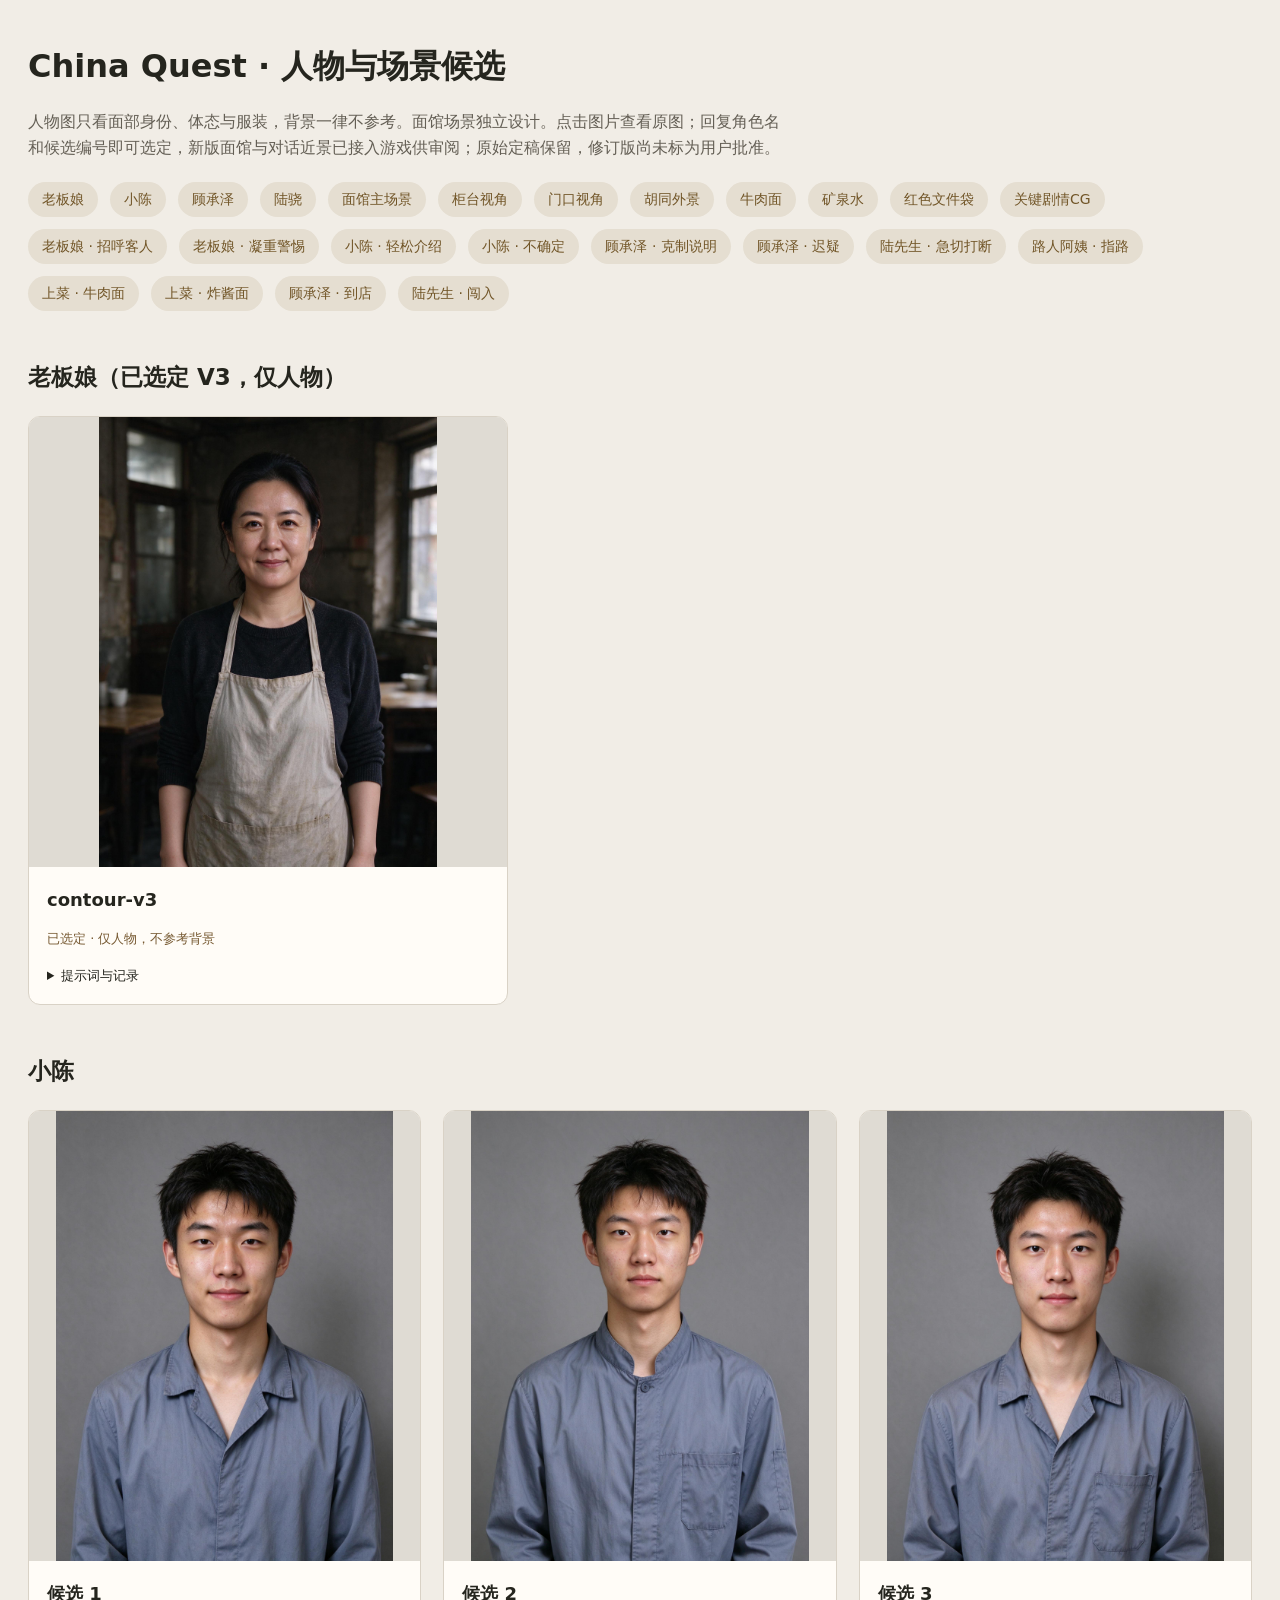
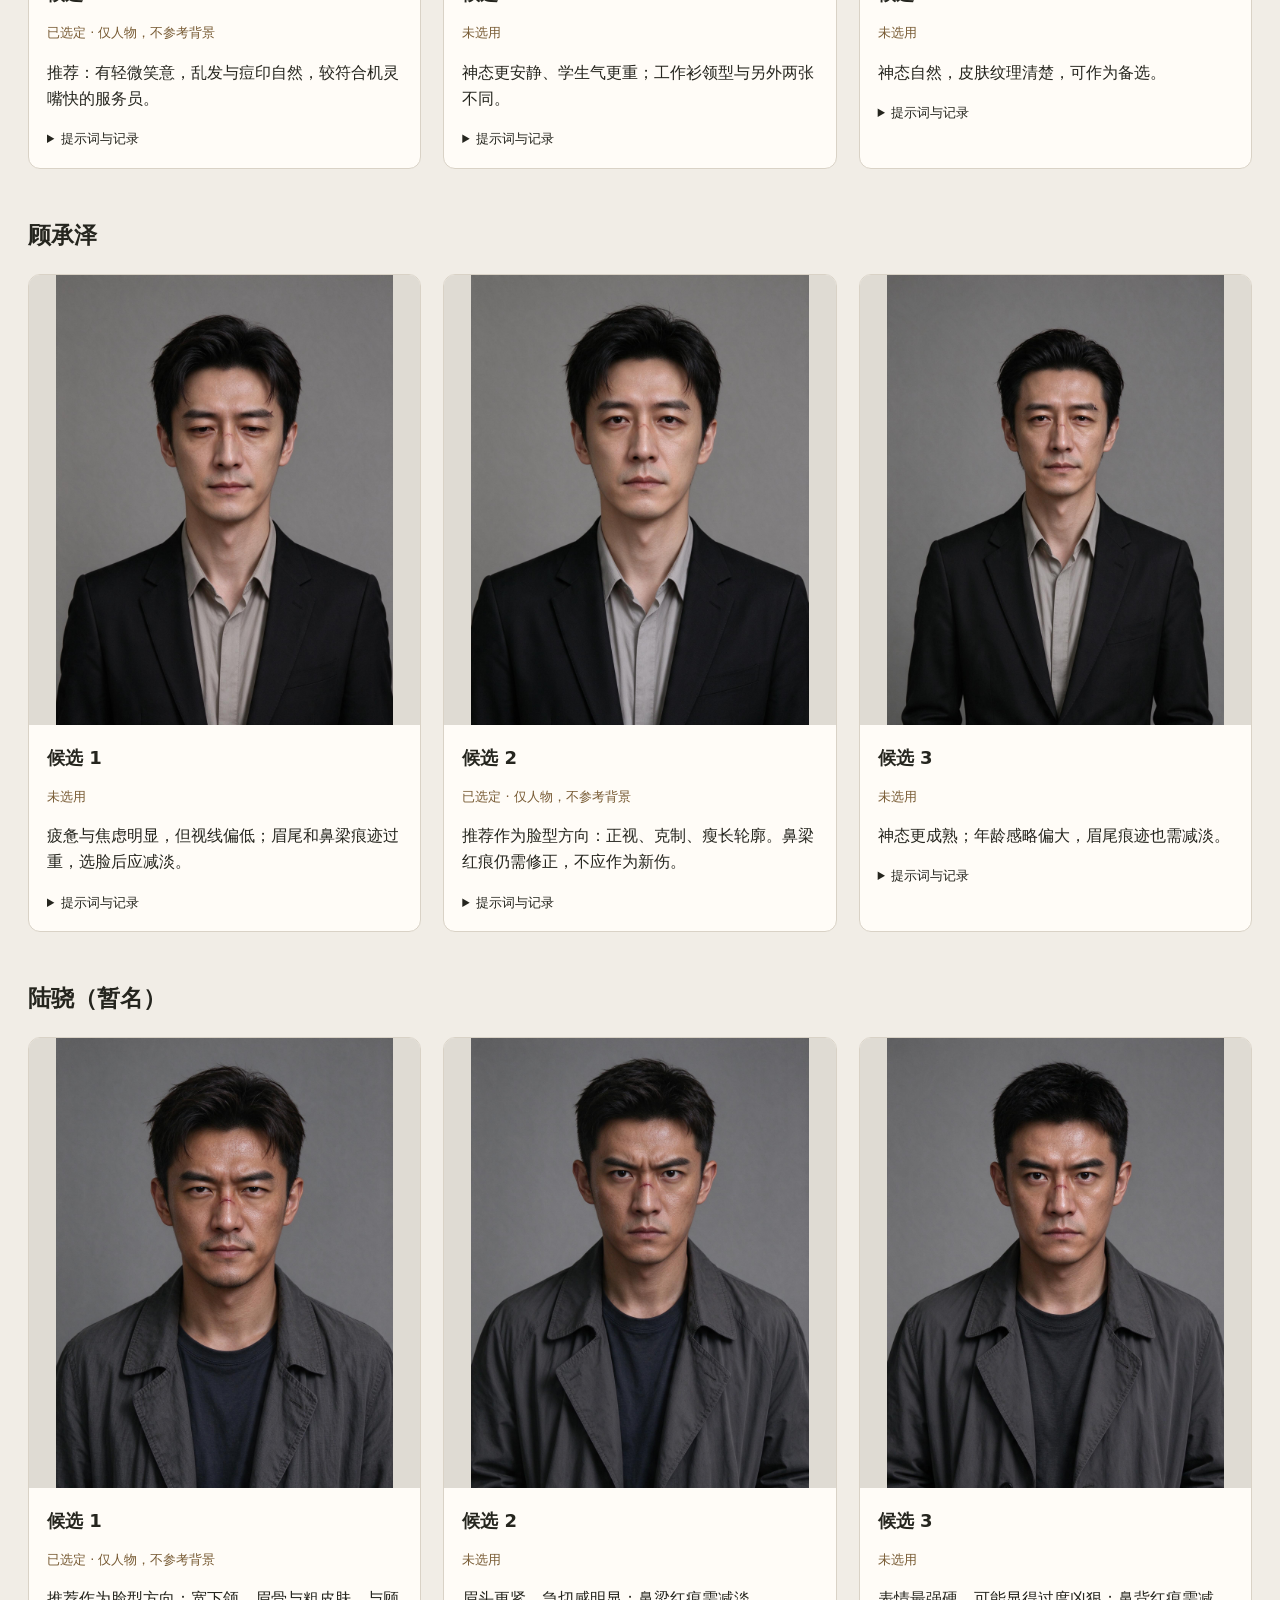
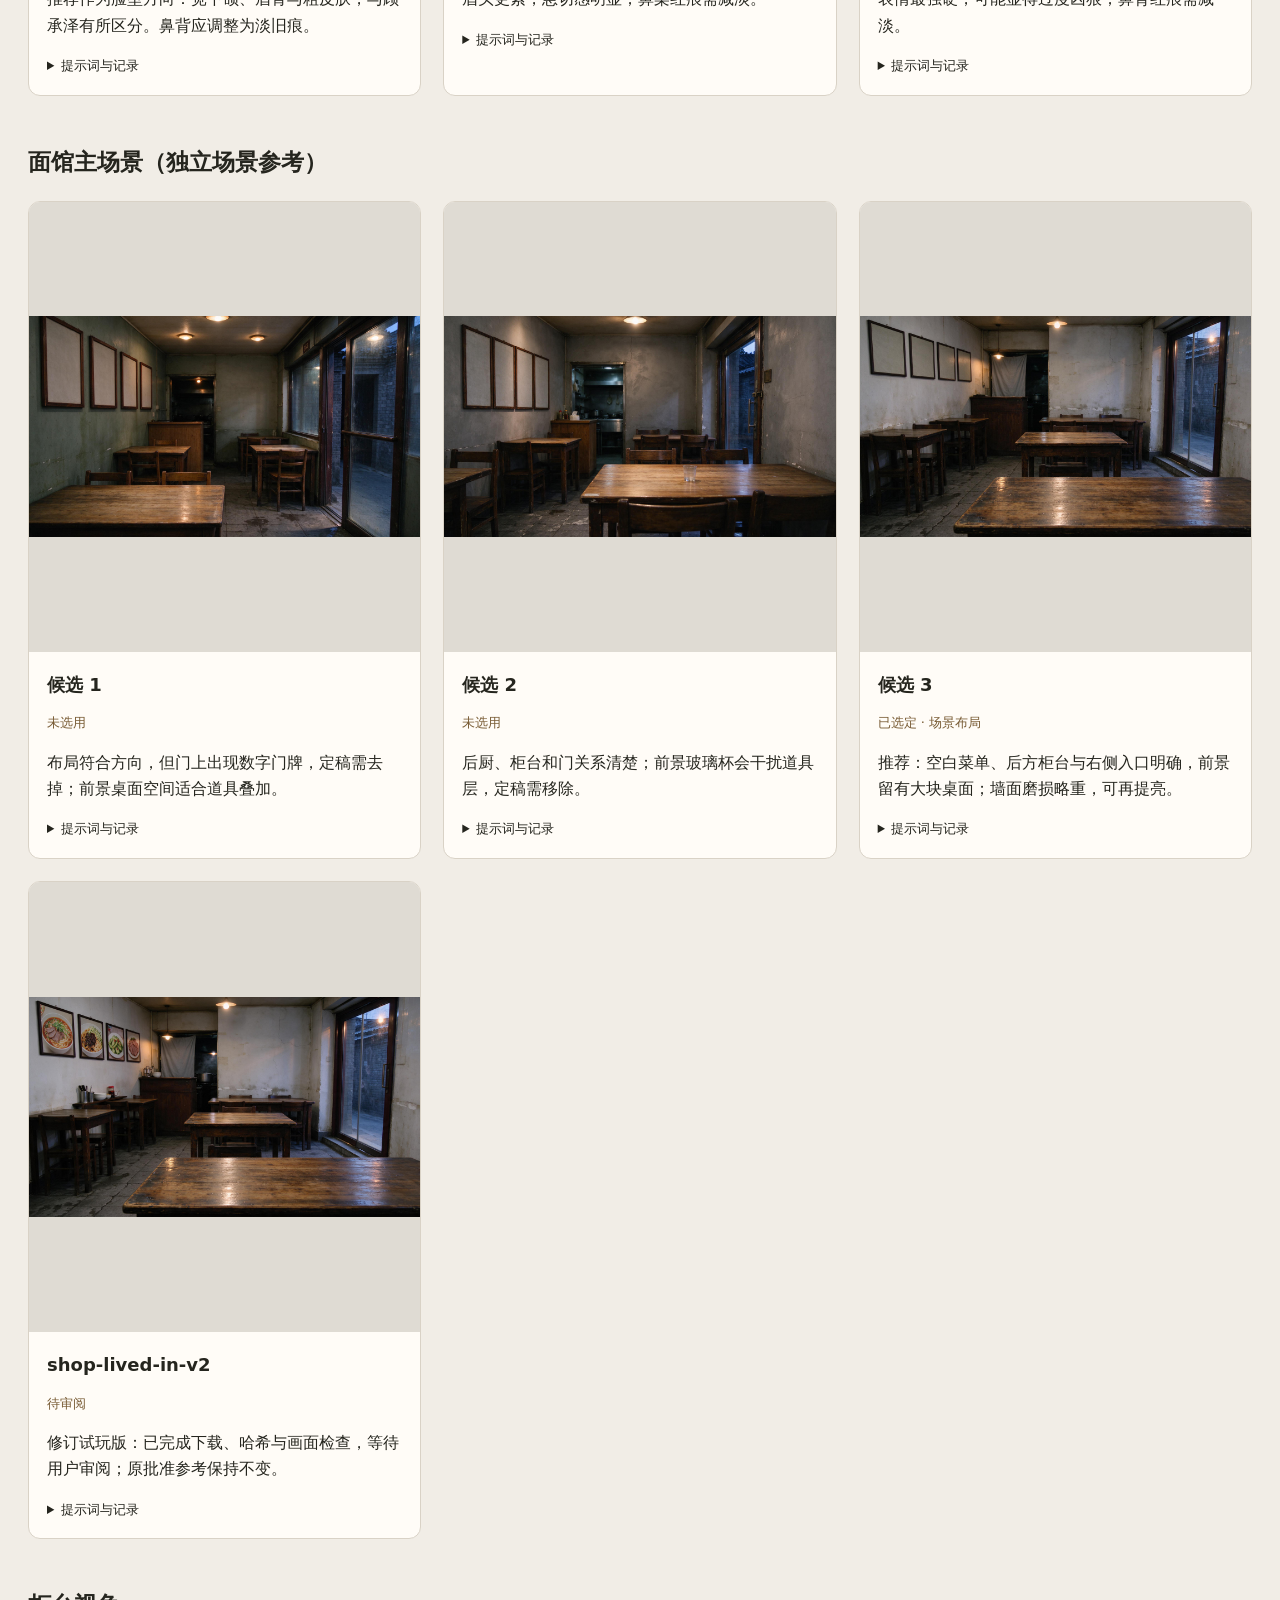
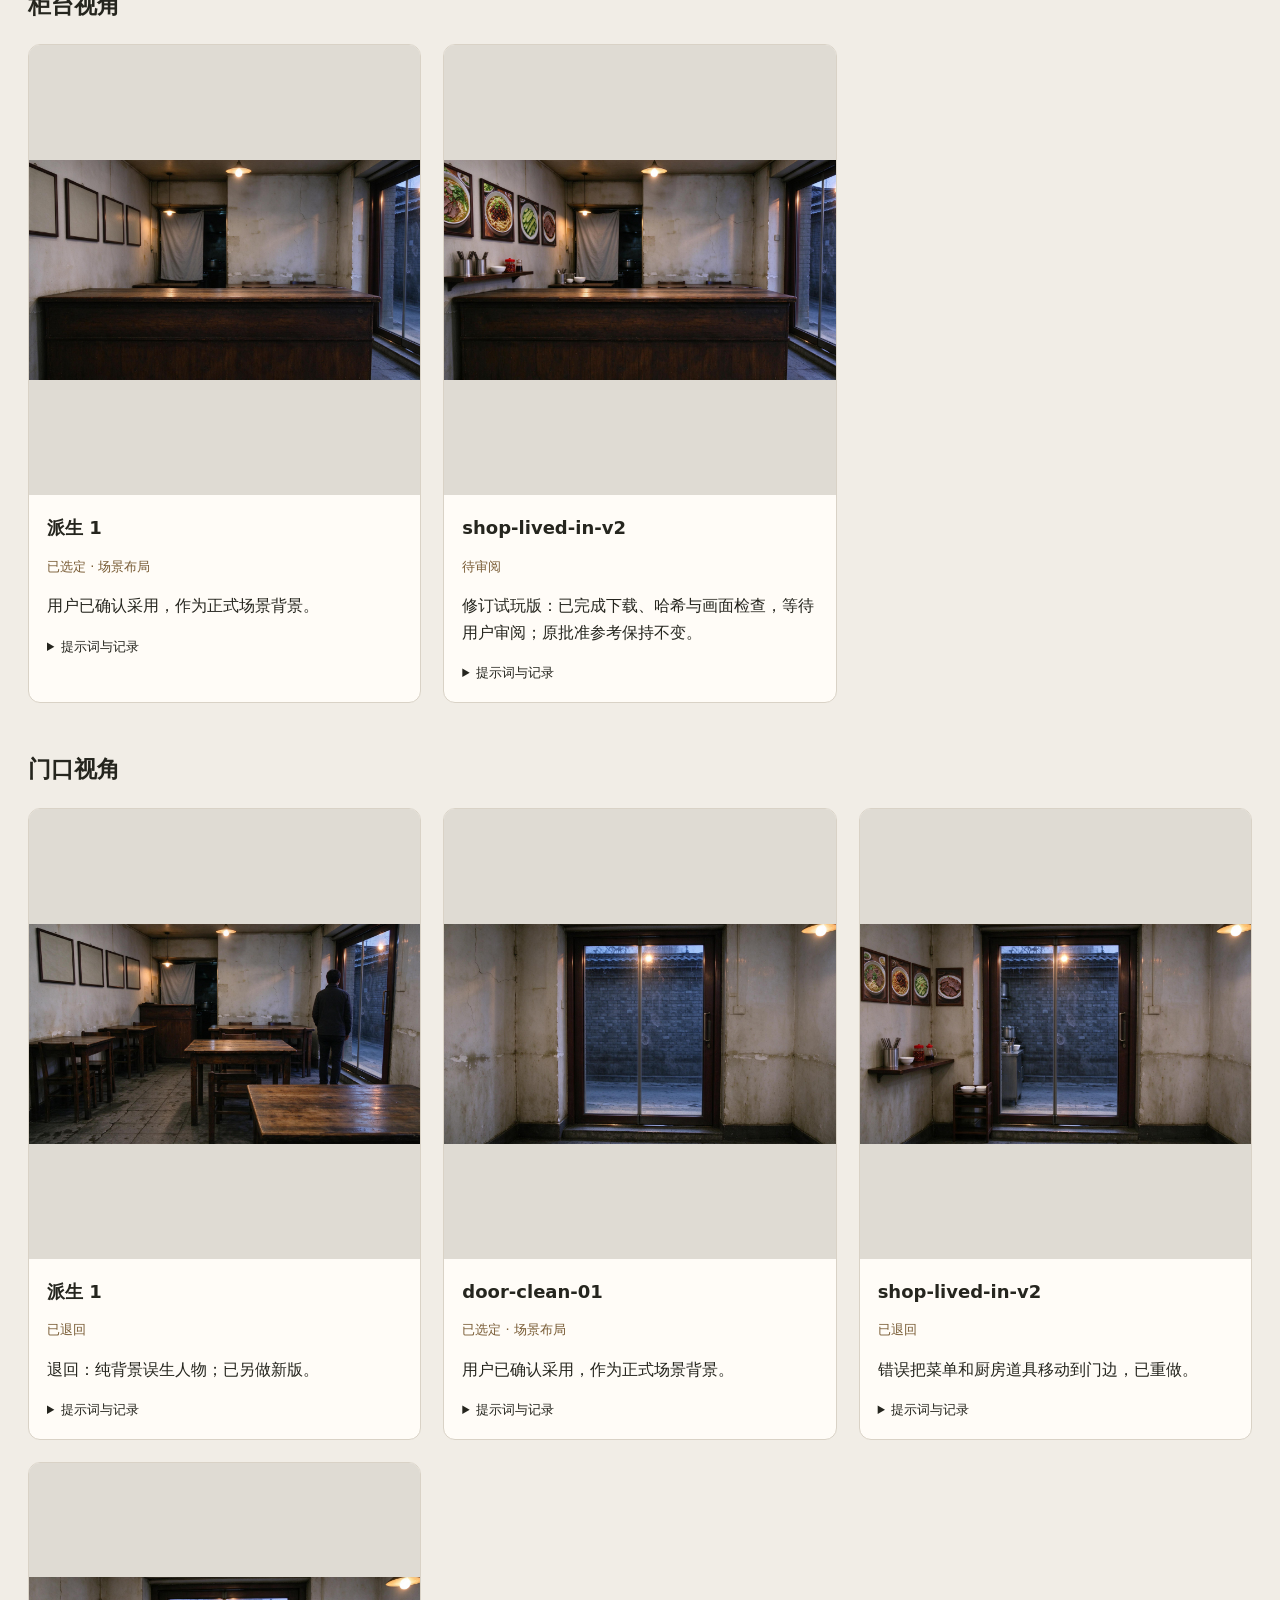
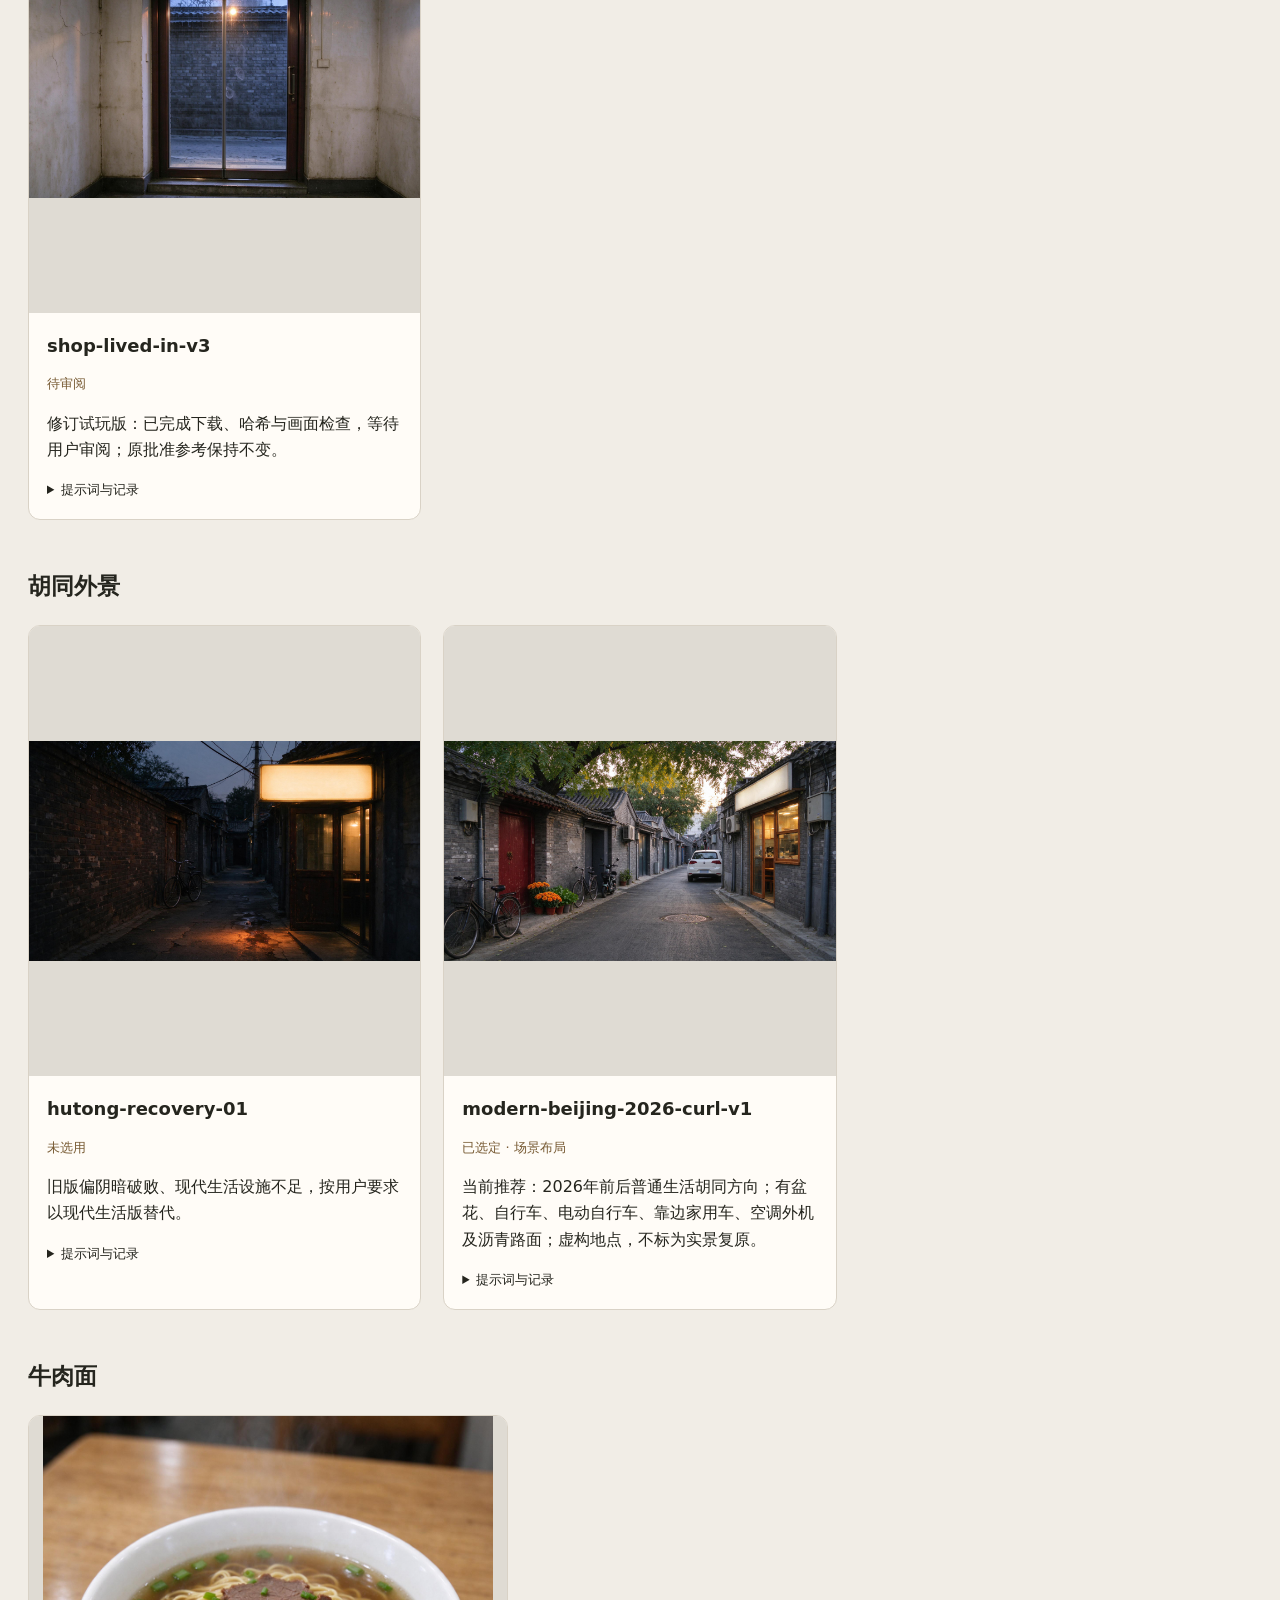
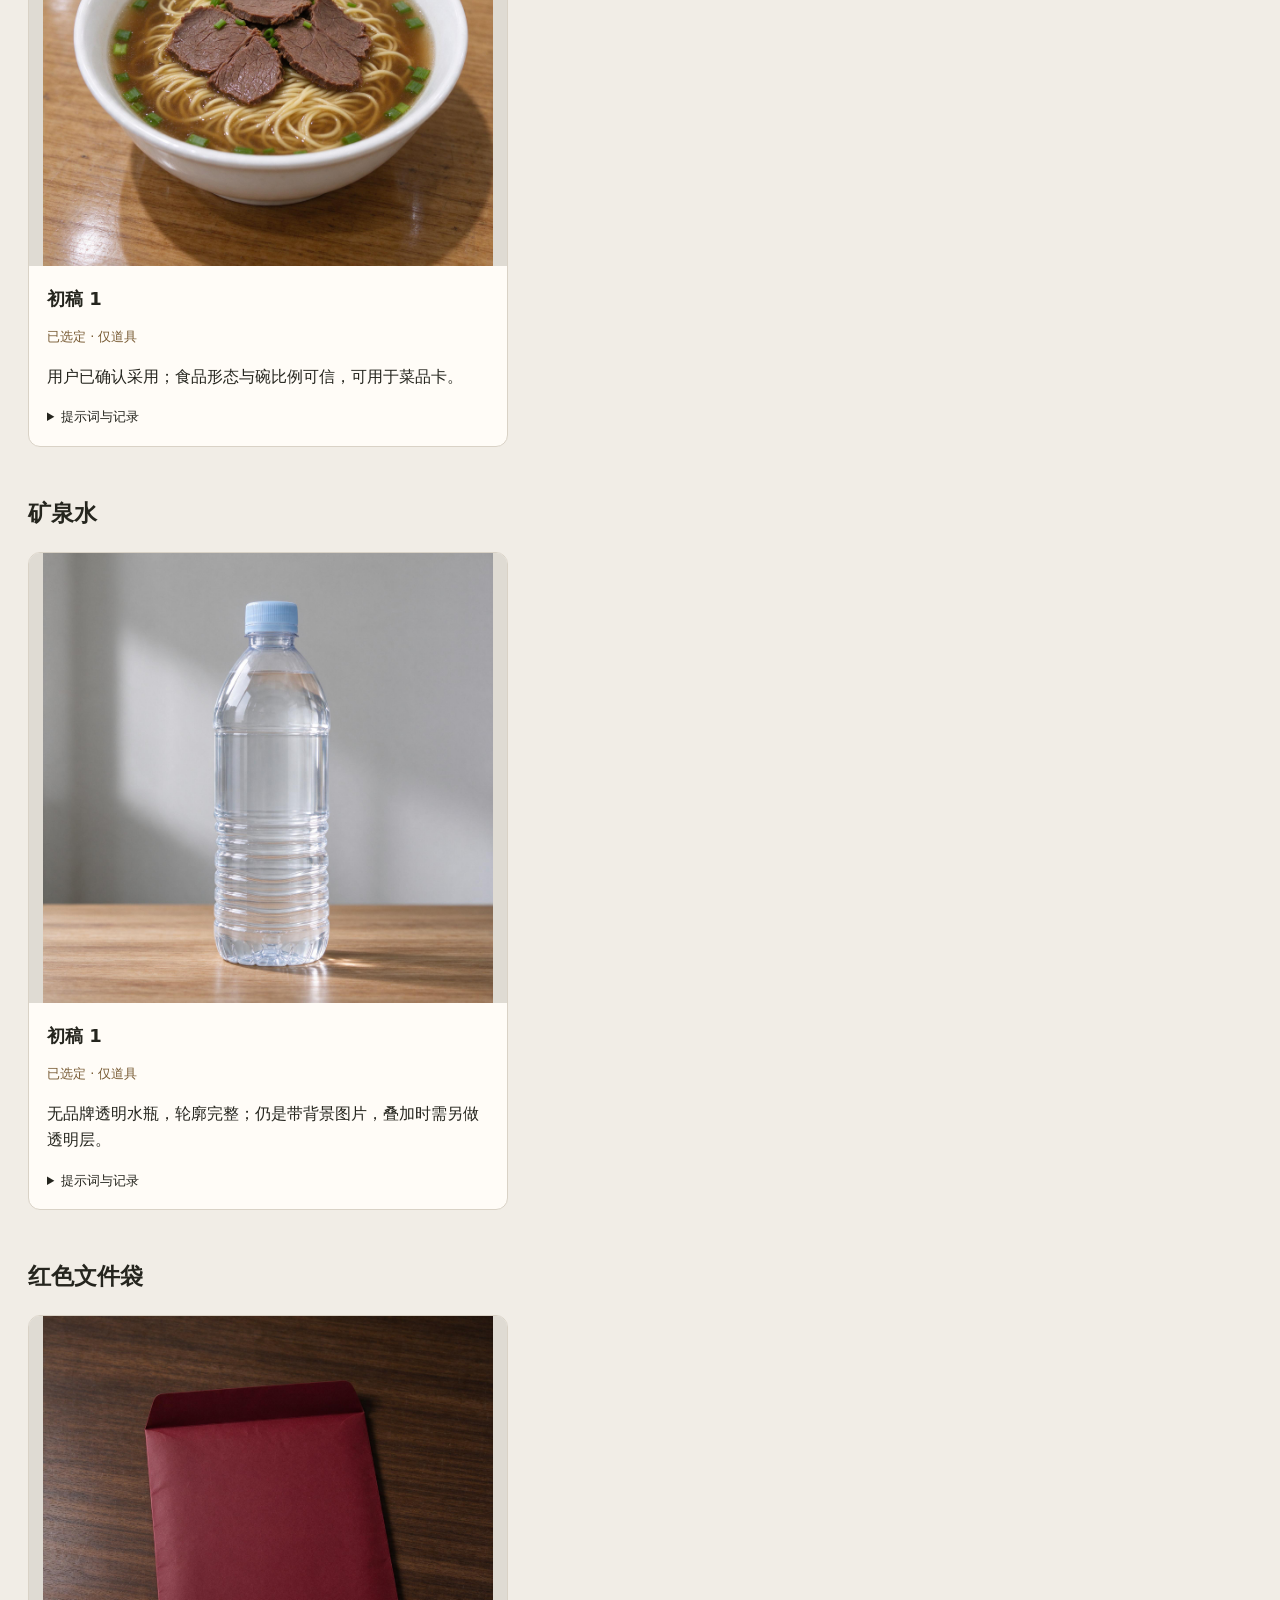
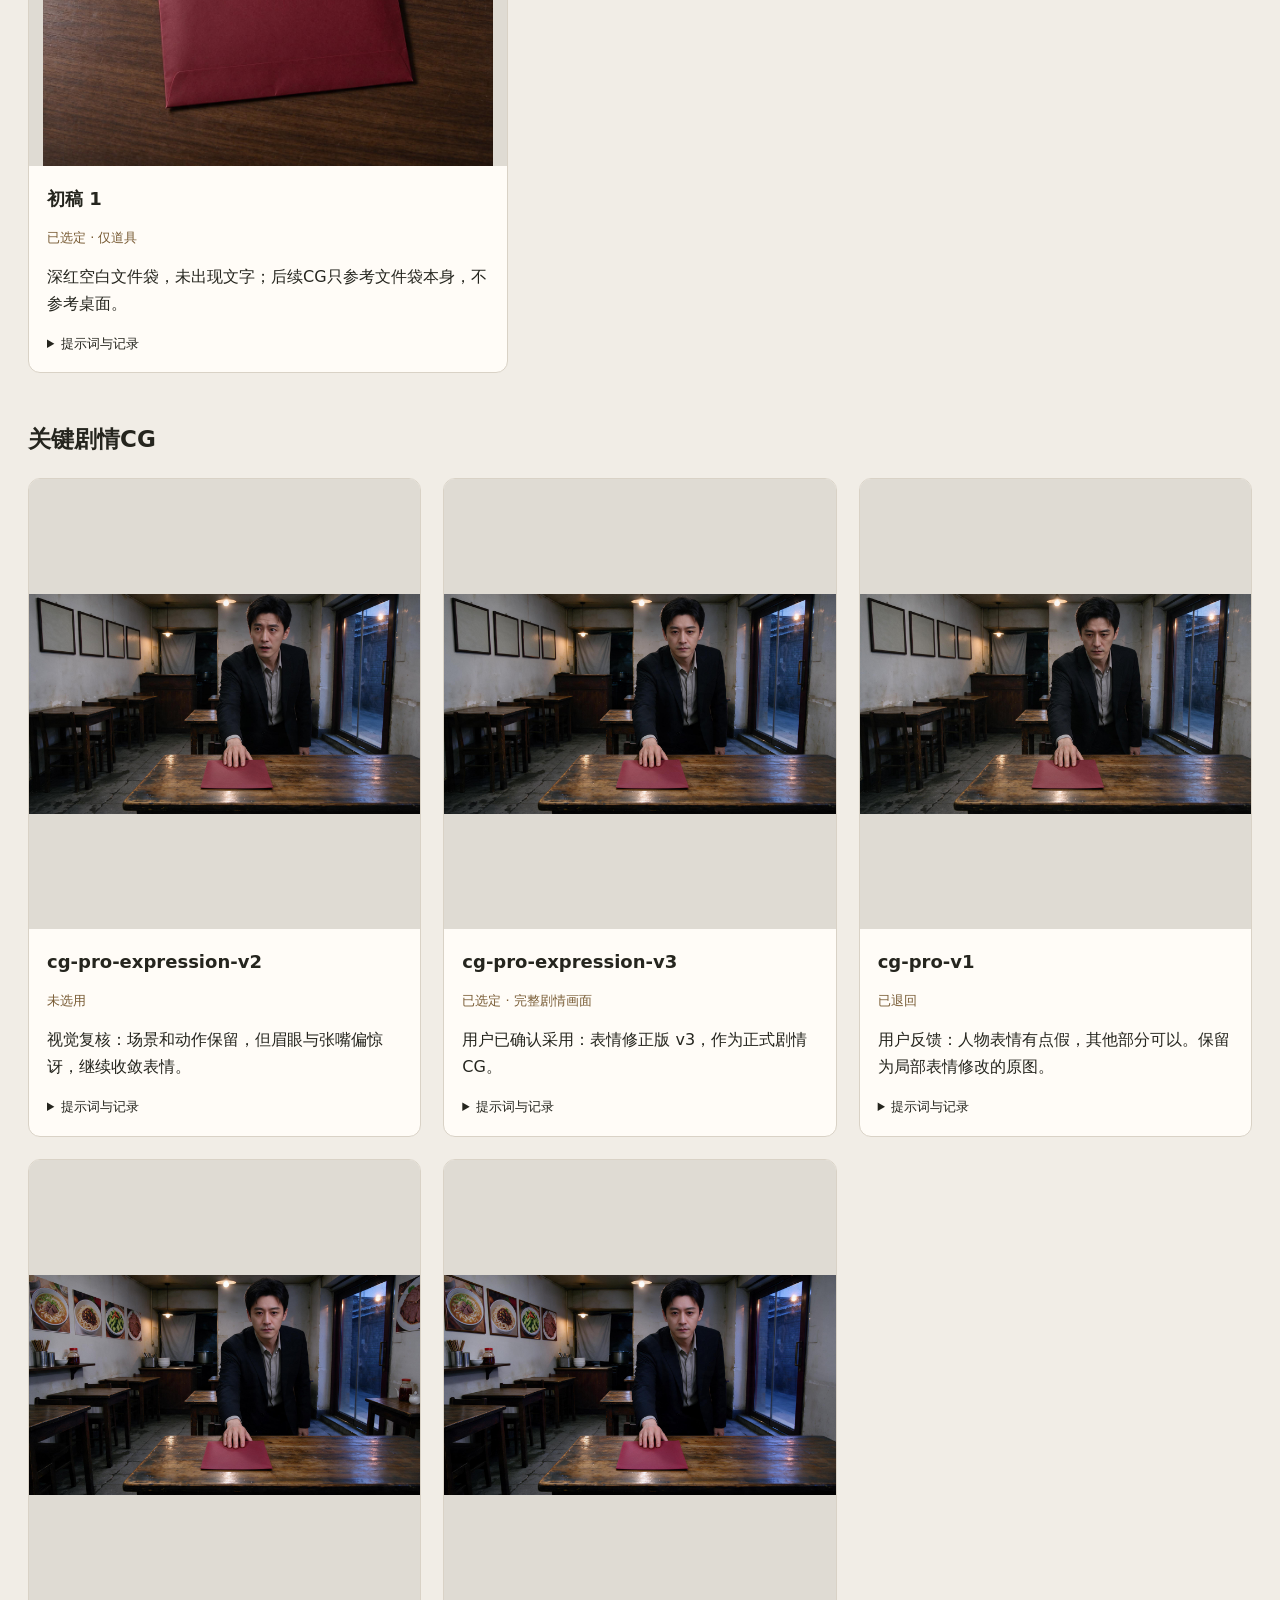
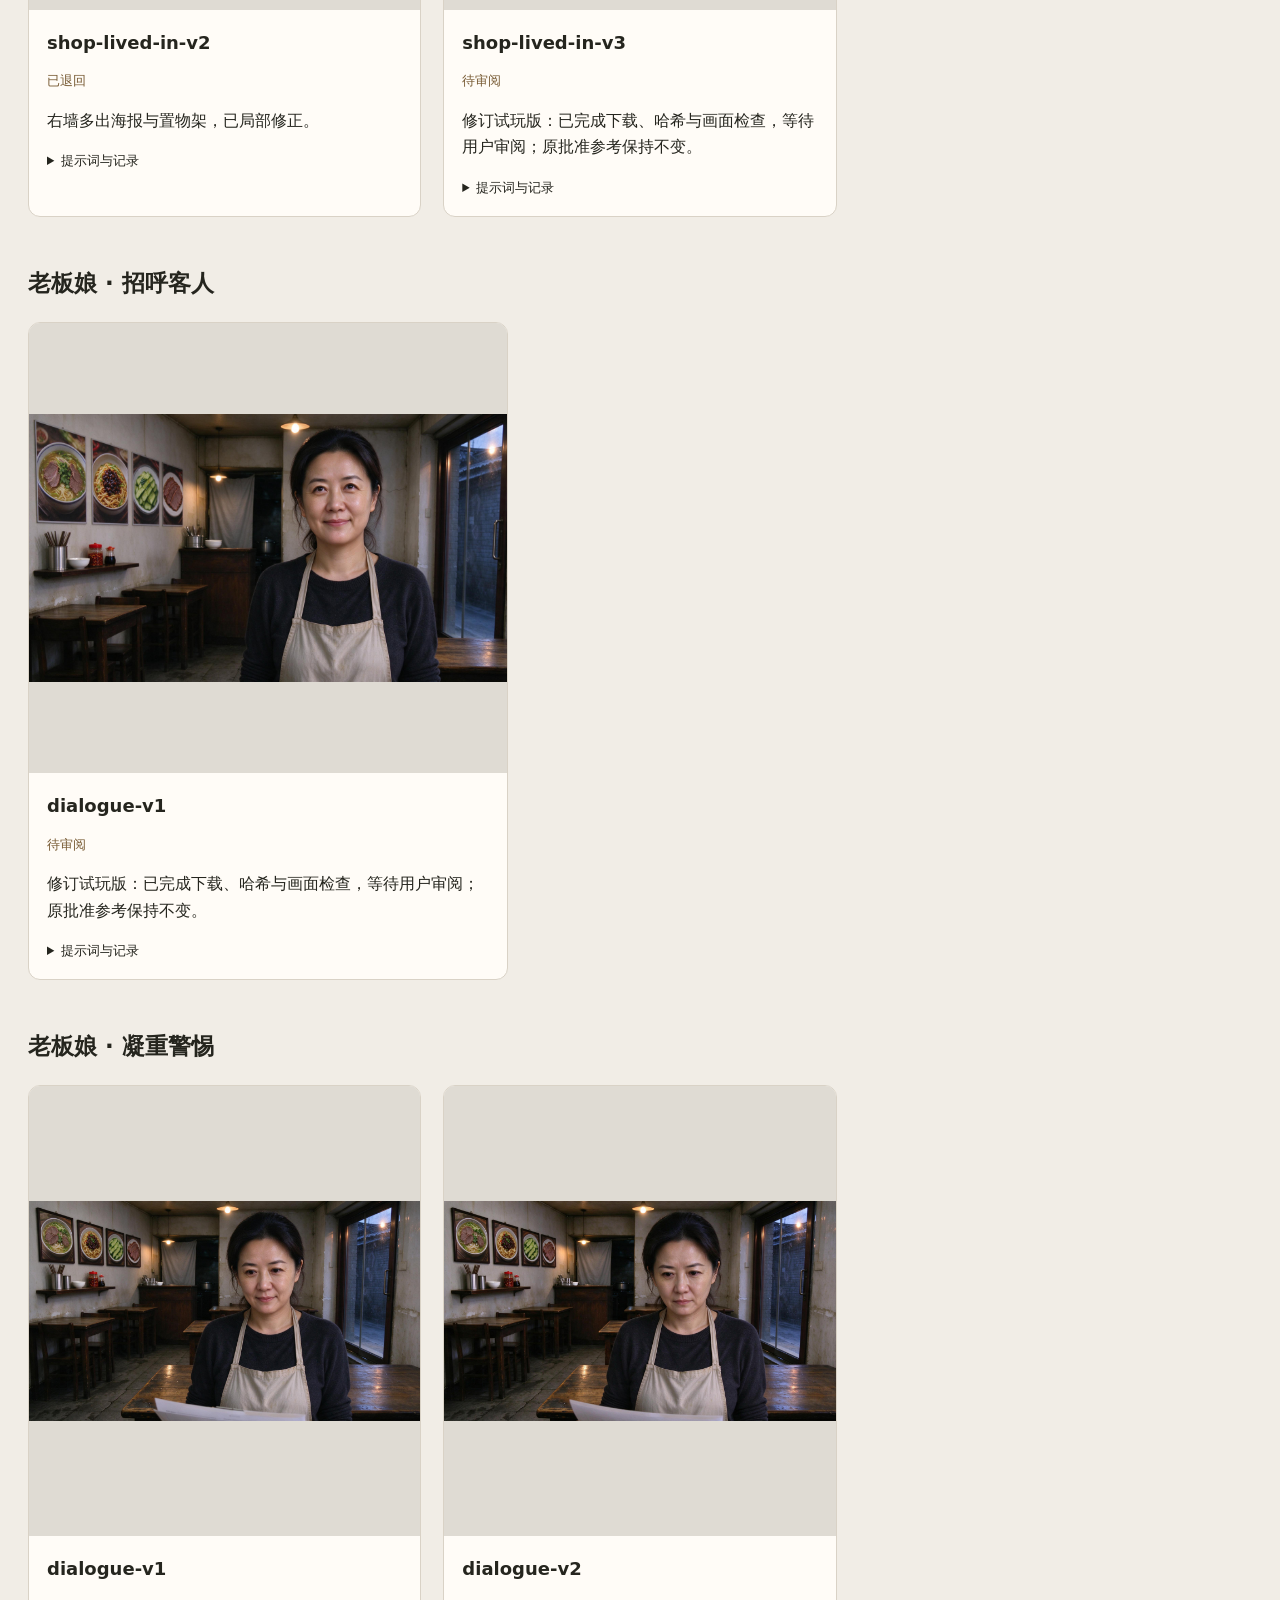
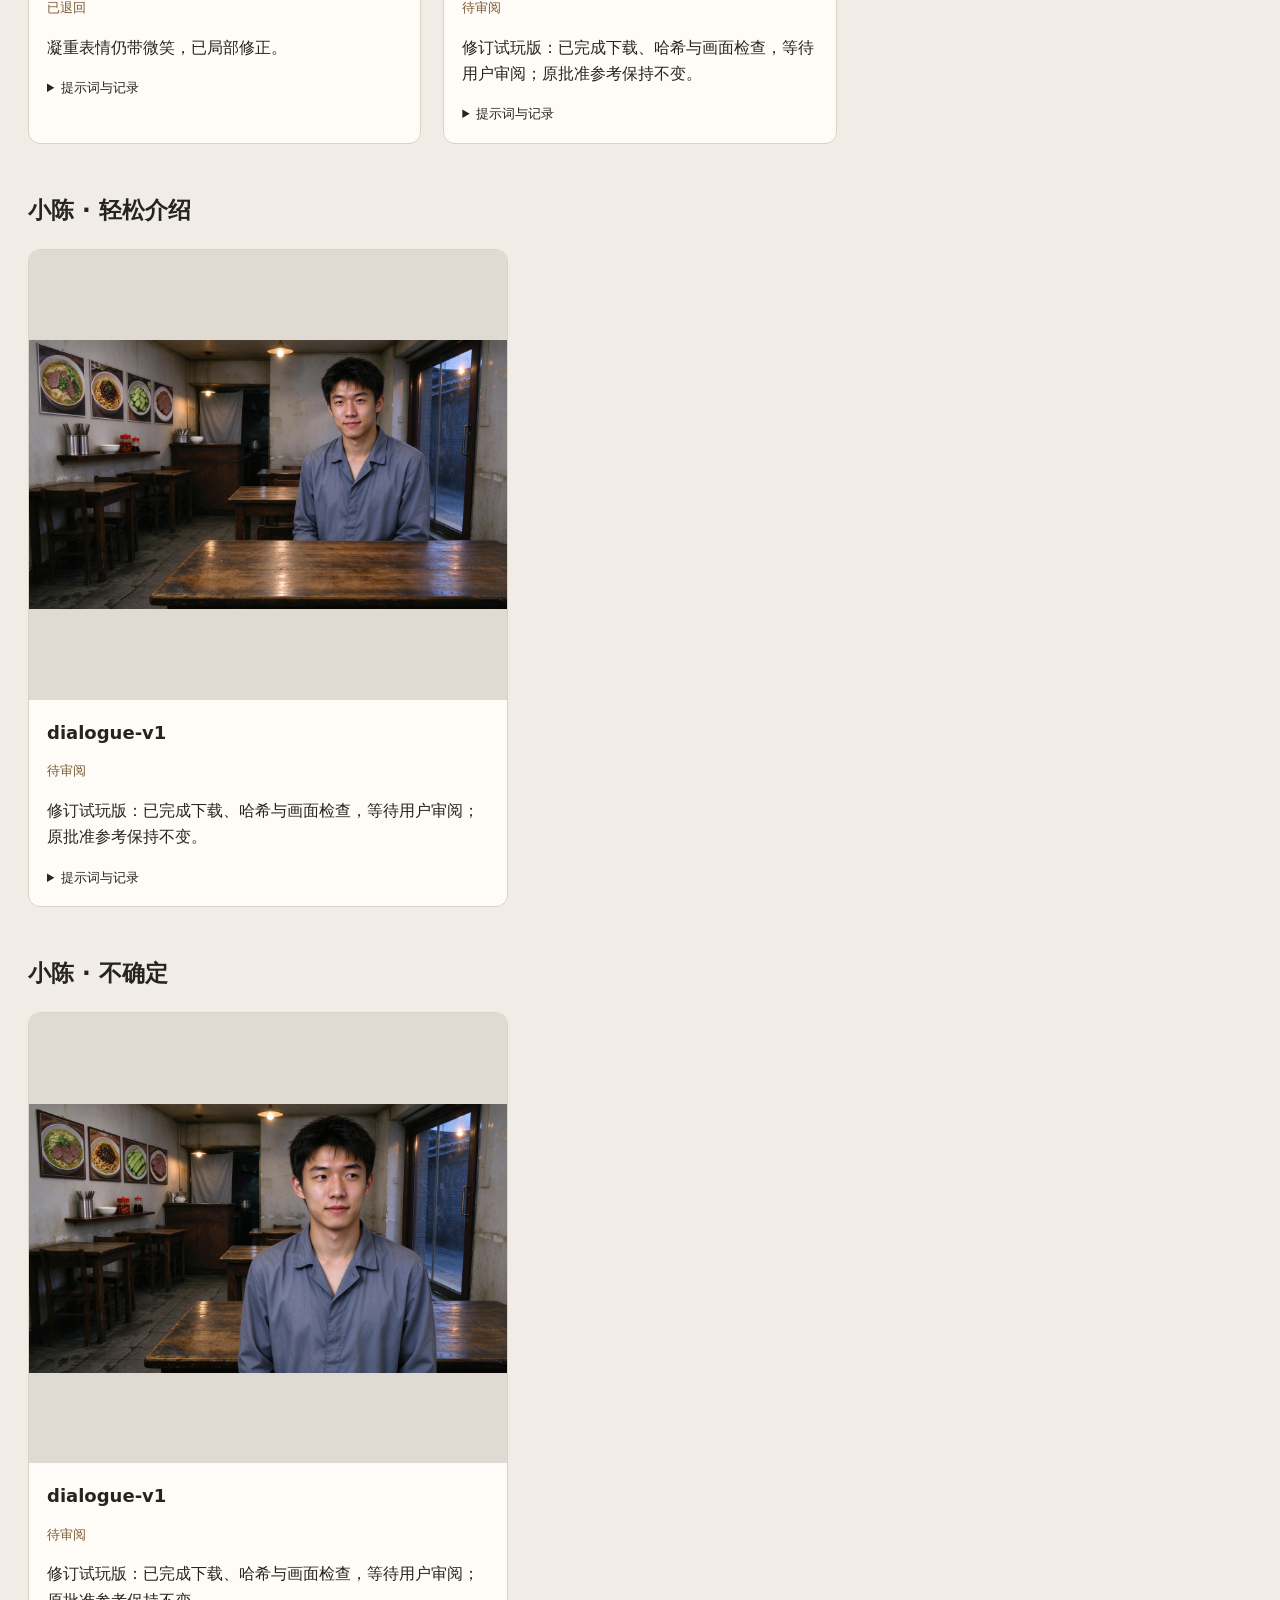
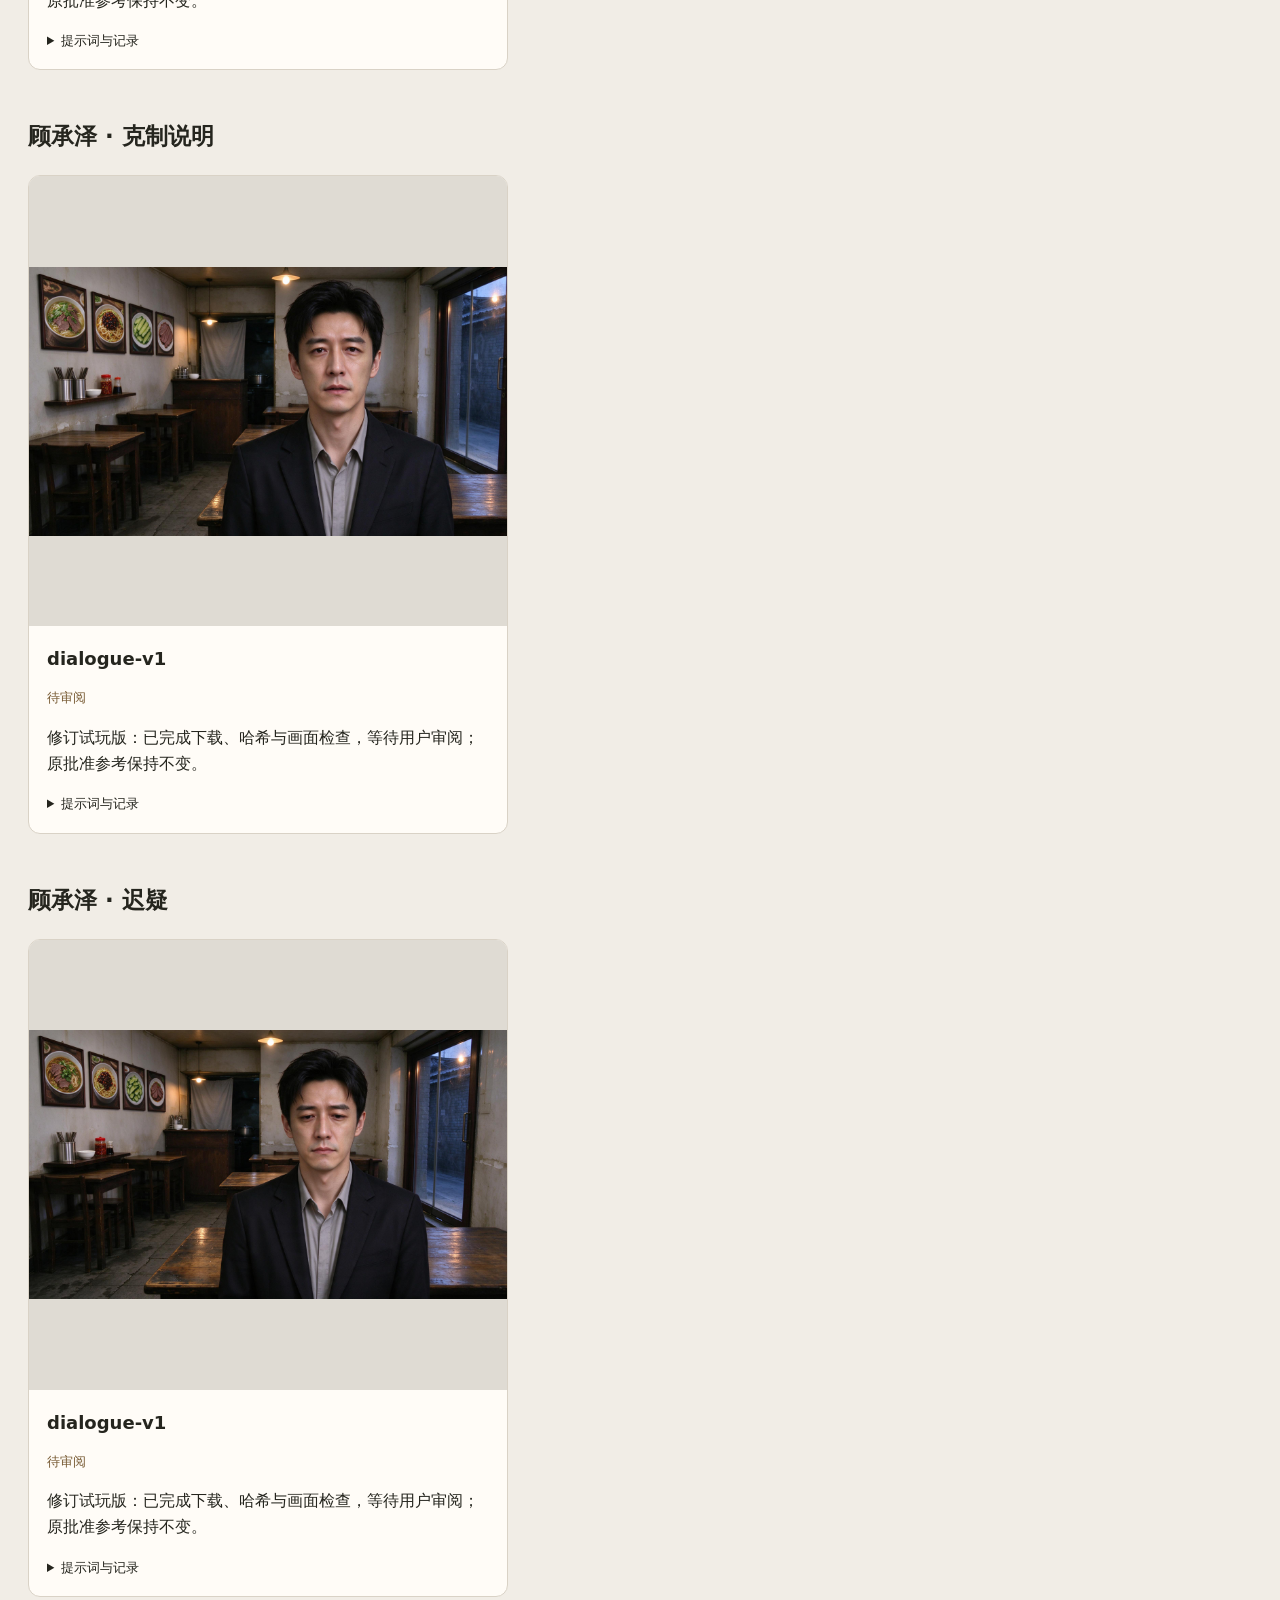
==== commit 4c80e993: "Connect EP01 story beats with expressive character scenes and lived-in shop art" ====
--- a/assets/candidates/review.html
+++ b/assets/candidates/review.html
@@ -1,9 +1,17 @@
 <!doctype html><html lang="zh-CN"><meta charset="utf-8"><meta name="viewport" content="width=device-width,initial-scale=1"><title>China Quest · 候选图审阅</title><style>
     *{box-sizing:border-box}body{margin:0;background:#f1ede6;color:#25251e;font:16px/1.65 system-ui,-apple-system,sans-serif}main{max-width:1360px;margin:auto;padding:40px 28px}h1{font-size:32px;margin:0}header p{max-width:760px;color:#645f55}section{margin:48px 0}h2{font-size:23px}.grid{display:grid;grid-template-columns:repeat(3,minmax(0,1fr));gap:22px}article{border:1px solid #d9d2c6;background:#fffcf7;border-radius:12px;overflow:hidden}article img{display:block;width:100%;height:450px;object-fit:contain;background:#dfdbd3}article>div{padding:18px}h3{margin:0;font-size:18px}.status{font-size:13px;color:#785b34}details{font-size:13px}details p{white-space:pre-wrap}a{color:#715527}section:last-child img{height:250px}.grid:has(>article:only-child){grid-template-columns:minmax(0,480px)}nav{display:flex;gap:12px;flex-wrap:wrap;margin-top:20px}nav a{background:#e5ded1;border-radius:20px;padding:6px 14px;text-decoration:none;font-size:14px}@media(max-width:800px){article img{height:280px}article>div{padding:12px}main{padding:24px 18px}h1{font-size:26px}}@media(max-width:520px){.grid{grid-template-columns:1fr}article img{height:440px}}
-    </style><main><header><h1>China Quest · 人物与场景候选</h1><p>人物图只看面部身份、体态与服装，背景一律不参考。面馆场景独立设计。点击图片查看原图；回复角色名和候选编号即可选定，未选定的图不会进入后续参考链。</p><nav><a href="#CH01_OWNER">老板娘</a><a href="#CH02_XIAOCHEN">小陈</a><a href="#CH03_GU">顾承泽</a><a href="#CH04_RIVAL">陆骁</a><a href="#BG02_SHOP_MAIN">面馆主场景</a><a href="#BG03_COUNTER">柜台视角</a><a href="#BG04_DOOR">门口视角</a><a href="#BG01_HUTONG">胡同外景</a><a href="#PR01_BEEF_NOODLES">牛肉面</a><a href="#PR02_WATER">矿泉水</a><a href="#PR03_ENVELOPE">红色文件袋</a><a href="#CG01_FILE_SLAM">关键剧情CG</a></nav></header><section id="CH01_OWNER"><h2>老板娘（已选定 V3，仅人物）</h2><div class="grid"><article><a href="CH01_OWNER/contour-v3.jpg" target="_blank" rel="noopener"><img loading="lazy" src="CH01_OWNER/contour-v3.jpg" alt="老板娘（已选定 V3，仅人物） contour-v3"></a><div><h3>contour-v3</h3><p class="status">已选定 · 仅人物，不参考背景</p><p></p><details><summary>提示词与记录</summary><p>真实摄影人物选角照，43岁北京胡同面馆女老板，半身正面，3:4。脸部骨相是画面重点：明显方圆脸，横向偏宽，下半脸有宽度，双侧下颌角清楚，下颌宽度接近颧骨宽度，不往下巴收尖；短而宽平的下巴，略外展的颧弓，脸颊有适度自然软组织。中等偏宽鼻翼、鼻头略厚，眉毛较浓且左右略不齐，左侧法令纹较明显、眼尾细纹和皮肤毛孔。神态爽利、稳当、精明，轻微闭嘴笑。正常女性面容，不男性化、不夸张粗犷、不肥胖、不衰老化。不要窄脸、鹅蛋脸、尖下巴、瓜子脸、整容脸或广告模特脸。黑发朴素束起，深色针织衫、洗旧围裙，双手放低不挡脸。自然窗光，背景为虚化朴素面馆，无文字，不磨皮。</p><a href="CH01_OWNER/contour-v3.json">JSON 记录</a></details></div></article></div></section><section id="CH02_XIAOCHEN"><h2>小陈</h2><div class="grid"><article><a href="CH02_XIAOCHEN/casting-round-01-1.jpg" target="_blank" rel="noopener"><img loading="lazy" src="CH02_XIAOCHEN/casting-round-01-1.jpg" alt="小陈 候选 1"></a><div><h3>候选 1</h3><p class="status">已选定 · 仅人物，不参考背景</p><p>推荐：有轻微笑意，乱发与痘印自然，较符合机灵嘴快的服务员。</p><details><summary>提示词与记录</summary><p>真实摄影选角照，3:4正面半身，24岁北京面馆男服务员小陈。年轻、机灵嘴快，略方偏长脸，左右单眼皮和内双不完全对称，鼻尖微圆，短乱发，颧部轻微痘印和真实毛孔。朴素灰蓝工作衫，绝非西装或偶像造型，神态自然有机灵劲。自然柔光，单一中灰无干扰背景，双手放低，完整露出头顶和肩膀。不要磨皮、尖下巴、模特脸、文字。人物参考图背景不用于游戏。</p><a href="CH02_XIAOCHEN/casting-round-01-1.json">JSON 记录</a></details></div></article><article><a href="CH02_XIAOCHEN/casting-round-01-2.jpg" target="_blank" rel="noopener"><img loading="lazy" src="CH02_XIAOCHEN/casting-round-01-2.jpg" alt="小陈 候选 2"></a><div><h3>候选 2</h3><p class="status">未选用</p><p>神态更安静、学生气更重；工作衫领型与另外两张不同。</p><details><summary>提示词与记录</summary><p>真实摄影选角照，3:4正面半身，24岁北京面馆男服务员小陈。年轻、机灵嘴快，略方偏长脸，左右单眼皮和内双不完全对称，鼻尖微圆，短乱发，颧部轻微痘印和真实毛孔。朴素灰蓝工作衫，绝非西装或偶像造型，神态自然有机灵劲。自然柔光，单一中灰无干扰背景，双手放低，完整露出头顶和肩膀。不要磨皮、尖下巴、模特脸、文字。人物参考图背景不用于游戏。</p><a href="CH02_XIAOCHEN/casting-round-01-2.json">JSON 记录</a></details></div></article><article><a href="CH02_XIAOCHEN/casting-round-01-3.jpg" target="_blank" rel="noopener"><img loading="lazy" src="CH02_XIAOCHEN/casting-round-01-3.jpg" alt="小陈 候选 3"></a><div><h3>候选 3</h3><p class="status">未选用</p><p>神态自然，皮肤纹理清楚，可作为备选。</p><details><summary>提示词与记录</summary><p>真实摄影选角照，3:4正面半身，24岁北京面馆男服务员小陈。年轻、机灵嘴快，略方偏长脸，左右单眼皮和内双不完全对称，鼻尖微圆，短乱发，颧部轻微痘印和真实毛孔。朴素灰蓝工作衫，绝非西装或偶像造型，神态自然有机灵劲。自然柔光，单一中灰无干扰背景，双手放低，完整露出头顶和肩膀。不要磨皮、尖下巴、模特脸、文字。人物参考图背景不用于游戏。</p><a href="CH02_XIAOCHEN/casting-round-01-3.json">JSON 记录</a></details></div></article></div></section><section id="CH03_GU"><h2>顾承泽</h2><div class="grid"><article><a href="CH03_GU/casting-round-01-1.jpg" target="_blank" rel="noopener"><img loading="lazy" src="CH03_GU/casting-round-01-1.jpg" alt="顾承泽 候选 1"></a><div><h3>候选 1</h3><p class="status">未选用</p><p>疲惫与焦虑明显，但视线偏低；眉尾和鼻梁痕迹过重，选脸后应减淡。</p><details><summary>提示词与记录</summary><p>真实摄影选角照，3:4正面半身，31岁男性顾承泽，富家人，有控制感、克制中带焦虑。偏瘦长脸，左眉尾一小段断眉，鼻梁右侧轻微不规则，疲惫眼周与真实皮肤，薄唇，黑色西装配素色衬衣，不打夸张领带。偏收窄的下颌，不能宽方脸，不能网红偶像模板。自然中性柔光，单一中灰无干扰背景，手放低。无文字，不磨皮。</p><a href="CH03_GU/casting-round-01-1.json">JSON 记录</a></details></div></article><article><a href="CH03_GU/casting-round-01-2.jpg" target="_blank" rel="noopener"><img loading="lazy" src="CH03_GU/casting-round-01-2.jpg" alt="顾承泽 候选 2"></a><div><h3>候选 2</h3><p class="status">已选定 · 仅人物，不参考背景</p><p>推荐作为脸型方向：正视、克制、瘦长轮廓。鼻梁红痕仍需修正，不应作为新伤。</p><details><summary>提示词与记录</summary><p>真实摄影选角照，3:4正面半身，31岁男性顾承泽，富家人，有控制感、克制中带焦虑。偏瘦长脸，左眉尾一小段断眉，鼻梁右侧轻微不规则，疲惫眼周与真实皮肤，薄唇，黑色西装配素色衬衣，不打夸张领带。偏收窄的下颌，不能宽方脸，不能网红偶像模板。自然中性柔光，单一中灰无干扰背景，手放低。无文字，不磨皮。</p><a href="CH03_GU/casting-round-01-2.json">JSON 记录</a></details></div></article><article><a href="CH03_GU/casting-round-01-3.jpg" target="_blank" rel="noopener"><img loading="lazy" src="CH03_GU/casting-round-01-3.jpg" alt="顾承泽 候选 3"></a><div><h3>候选 3</h3><p class="status">未选用</p><p>神态更成熟；年龄感略偏大，眉尾痕迹也需减淡。</p><details><summary>提示词与记录</summary><p>真实摄影选角照，3:4正面半身，31岁男性顾承泽，富家人，有控制感、克制中带焦虑。偏瘦长脸，左眉尾一小段断眉，鼻梁右侧轻微不规则，疲惫眼周与真实皮肤，薄唇，黑色西装配素色衬衣，不打夸张领带。偏收窄的下颌，不能宽方脸，不能网红偶像模板。自然中性柔光，单一中灰无干扰背景，手放低。无文字，不磨皮。</p><a href="CH03_GU/casting-round-01-3.json">JSON 记录</a></details></div></article></div></section><section id="CH04_RIVAL"><h2>陆骁（暂名）</h2><div class="grid"><article><a href="CH04_RIVAL/casting-round-01-1.jpg" target="_blank" rel="noopener"><img loading="lazy" src="CH04_RIVAL/casting-round-01-1.jpg" alt="陆骁（暂名） 候选 1"></a><div><h3>候选 1</h3><p class="status">已选定 · 仅人物，不参考背景</p><p>推荐作为脸型方向：宽下颌、眉骨与粗皮肤，与顾承泽有所区分。鼻背应调整为淡旧痕。</p><details><summary>提示词与记录</summary><p>真实摄影选角照，3:4正面半身，33岁男性陆骁（暂名），急切、直接、警惕。宽下颌方脸、眉骨明显，微不对称耳朵，鼻背轻微愈合旧伤，肤质偏粗有毛孔，短发。深灰风衣，朴素深色内搭。脸部偏宽，明确区别于偏瘦长脸黑西装顾承泽，不是同一个演员，不是偶像模特脸。自然中性柔光，单一中灰无干扰背景，双手放低。无文字，不磨皮。</p><a href="CH04_RIVAL/casting-round-01-1.json">JSON 记录</a></details></div></article><article><a href="CH04_RIVAL/casting-round-01-2.jpg" target="_blank" rel="noopener"><img loading="lazy" src="CH04_RIVAL/casting-round-01-2.jpg" alt="陆骁（暂名） 候选 2"></a><div><h3>候选 2</h3><p class="status">未选用</p><p>眉头更紧，急切感明显；鼻梁红痕需减淡。</p><details><summary>提示词与记录</summary><p>真实摄影选角照，3:4正面半身，33岁男性陆骁（暂名），急切、直接、警惕。宽下颌方脸、眉骨明显，微不对称耳朵，鼻背轻微愈合旧伤，肤质偏粗有毛孔，短发。深灰风衣，朴素深色内搭。脸部偏宽，明确区别于偏瘦长脸黑西装顾承泽，不是同一个演员，不是偶像模特脸。自然中性柔光，单一中灰无干扰背景，双手放低。无文字，不磨皮。</p><a href="CH04_RIVAL/casting-round-01-2.json">JSON 记录</a></details></div></article><article><a href="CH04_RIVAL/casting-round-01-3.jpg" target="_blank" rel="noopener"><img loading="lazy" src="CH04_RIVAL/casting-round-01-3.jpg" alt="陆骁（暂名） 候选 3"></a><div><h3>候选 3</h3><p class="status">未选用</p><p>表情最强硬，可能显得过度凶狠；鼻背红痕需减淡。</p><details><summary>提示词与记录</summary><p>真实摄影选角照，3:4正面半身，33岁男性陆骁（暂名），急切、直接、警惕。宽下颌方脸、眉骨明显，微不对称耳朵，鼻背轻微愈合旧伤，肤质偏粗有毛孔，短发。深灰风衣，朴素深色内搭。脸部偏宽，明确区别于偏瘦长脸黑西装顾承泽，不是同一个演员，不是偶像模特脸。自然中性柔光，单一中灰无干扰背景，双手放低。无文字，不磨皮。</p><a href="CH04_RIVAL/casting-round-01-3.json">JSON 记录</a></details></div></article></div></section><section id="BG02_SHOP_MAIN"><h2>面馆主场景（独立场景参考）</h2><div class="grid"><article><a href="BG02_SHOP_MAIN/casting-round-01-1.jpg" target="_blank" rel="noopener"><img loading="lazy" src="BG02_SHOP_MAIN/casting-round-01-1.jpg" alt="面馆主场景（独立场景参考） 候选 1"></a><div><h3>候选 1</h3><p class="status">未选用</p><p>布局符合方向，但门上出现数字门牌，定稿需去掉；前景桌面空间适合道具叠加。</p><details><summary>提示词与记录</summary><p>16:9真实摄影，北京胡同口普通小面馆，傍晚，玩家坐在前景木桌旁的平视室内主视角，35mm镜头。空间小而可信：左墙四块空白菜单板；后墙靠左一个小木柜台，后方通厨房；右侧靠前是木框玻璃入口门，门外隐约胡同灰砖；中间留出通道，四张旧木桌配木椅，地面灰色旧水泥砖。暖色顶灯混合门口冷色傍晚光，磨损墙面、真实尺度、干净但有使用痕迹。店内无人，无人物照片，不用任何人物参考照片里的背景。菜单板和门牌均留白，无可读文字、无字母、无品牌，不要豪华餐厅或复古影棚，前景桌面给后续食物与文件袋留位置。</p><a href="BG02_SHOP_MAIN/casting-round-01-1.json">JSON 记录</a></details></div></article><article><a href="BG02_SHOP_MAIN/casting-round-01-2.jpg" target="_blank" rel="noopener"><img loading="lazy" src="BG02_SHOP_MAIN/casting-round-01-2.jpg" alt="面馆主场景（独立场景参考） 候选 2"></a><div><h3>候选 2</h3><p class="status">未选用</p><p>后厨、柜台和门关系清楚；前景玻璃杯会干扰道具层，定稿需移除。</p><details><summary>提示词与记录</summary><p>16:9真实摄影，北京胡同口普通小面馆，傍晚，玩家坐在前景木桌旁的平视室内主视角，35mm镜头。空间小而可信：左墙四块空白菜单板；后墙靠左一个小木柜台，后方通厨房；右侧靠前是木框玻璃入口门，门外隐约胡同灰砖；中间留出通道，四张旧木桌配木椅，地面灰色旧水泥砖。暖色顶灯混合门口冷色傍晚光，磨损墙面、真实尺度、干净但有使用痕迹。店内无人，无人物照片，不用任何人物参考照片里的背景。菜单板和门牌均留白，无可读文字、无字母、无品牌，不要豪华餐厅或复古影棚，前景桌面给后续食物与文件袋留位置。</p><a href="BG02_SHOP_MAIN/casting-round-01-2.json">JSON 记录</a></details></div></article><article><a href="BG02_SHOP_MAIN/casting-round-01-3.jpg" target="_blank" rel="noopener"><img loading="lazy" src="BG02_SHOP_MAIN/casting-round-01-3.jpg" alt="面馆主场景（独立场景参考） 候选 3"></a><div><h3>候选 3</h3><p class="status">已选定 · 场景布局</p><p>推荐：空白菜单、后方柜台与右侧入口明确，前景留有大块桌面；墙面磨损略重，可再提亮。</p><details><summary>提示词与记录</summary><p>16:9真实摄影，北京胡同口普通小面馆，傍晚，玩家坐在前景木桌旁的平视室内主视角，35mm镜头。空间小而可信：左墙四块空白菜单板；后墙靠左一个小木柜台，后方通厨房；右侧靠前是木框玻璃入口门，门外隐约胡同灰砖；中间留出通道，四张旧木桌配木椅，地面灰色旧水泥砖。暖色顶灯混合门口冷色傍晚光，磨损墙面、真实尺度、干净但有使用痕迹。店内无人，无人物照片，不用任何人物参考照片里的背景。菜单板和门牌均留白，无可读文字、无字母、无品牌，不要豪华餐厅或复古影棚，前景桌面给后续食物与文件袋留位置。</p><a href="BG02_SHOP_MAIN/casting-round-01-3.json">JSON 记录</a></details></div></article></div></section><section id="BG03_COUNTER"><h2>柜台视角</h2><div class="grid"><article><a href="BG03_COUNTER/derived-round-01-1.jpg" target="_blank" rel="noopener"><img loading="lazy" src="BG03_COUNTER/derived-round-01-1.jpg" alt="柜台视角 派生 1"></a><div><h3>派生 1</h3><p class="status">已选定 · 场景布局</p><p>用户已确认采用，作为正式场景背景。</p><details><summary>提示词与记录</summary><p>16:9真实摄影，严格依据参考图中已批准面馆的空间，不引入人物照片背景。镜头推进到后方靠左的小木柜台，近景能看到左侧空白菜单板及后方厨房入口；相同木材、墙面、地砖与暖灯混合傍晚光，保留布局相对位置，真实35mm平视摄影。空白菜单板无任何文字，无新门窗、无人物、无商标、无数字，柜台台面留空，不改变装修，不变成另一家店。
-参考图1（BG02_SHOP_MAIN）仅约束场景布局、建筑材质与室内陈设。</p><a href="BG03_COUNTER/derived-round-01-1.json">JSON 记录</a></details></div></article></div></section><section id="BG04_DOOR"><h2>门口视角</h2><div class="grid"><article><a href="BG04_DOOR/derived-round-01-1.jpg" target="_blank" rel="noopener"><img loading="lazy" src="BG04_DOOR/derived-round-01-1.jpg" alt="门口视角 派生 1"></a><div><h3>派生 1</h3><p class="status">已退回</p><p>退回：纯背景误生人物；已另做新版。</p><details><summary>提示词与记录</summary><p>16:9真实摄影，严格依据参考图中已批准面馆的右侧木框玻璃门，坐在面馆内向右侧入口看，保持门的木框样式、玻璃分格、门外灰砖胡同、同一块地砖与墙体。傍晚冷色户外光与暖灯混合。门口留出一个完整站立人物的位置。无人物、无文字、无数字门牌、无商标，不改变门的位置与结构，不借用任何人物肖像的背景。
+    </style><main><header><h1>China Quest · 人物与场景候选</h1><p>人物图只看面部身份、体态与服装，背景一律不参考。面馆场景独立设计。点击图片查看原图；回复角色名和候选编号即可选定，新版面馆与对话近景已接入游戏供审阅；原始定稿保留，修订版尚未标为用户批准。</p><nav><a href="#CH01_OWNER">老板娘</a><a href="#CH02_XIAOCHEN">小陈</a><a href="#CH03_GU">顾承泽</a><a href="#CH04_RIVAL">陆骁</a><a href="#BG02_SHOP_MAIN">面馆主场景</a><a href="#BG03_COUNTER">柜台视角</a><a href="#BG04_DOOR">门口视角</a><a href="#BG01_HUTONG">胡同外景</a><a href="#PR01_BEEF_NOODLES">牛肉面</a><a href="#PR02_WATER">矿泉水</a><a href="#PR03_ENVELOPE">红色文件袋</a><a href="#CG01_FILE_SLAM">关键剧情CG</a><a href="#DLG_OWNER_WARM">老板娘 · 招呼客人</a><a href="#DLG_OWNER_GUARDED">老板娘 · 凝重警惕</a><a href="#DLG_CHEN_FRIENDLY">小陈 · 轻松介绍</a><a href="#DLG_CHEN_UNSURE">小陈 · 不确定</a><a href="#DLG_GU_CALM">顾承泽 · 克制说明</a><a href="#DLG_GU_HESITANT">顾承泽 · 迟疑</a><a href="#DLG_RIVAL_URGENT">陆先生 · 急切打断</a><a href="#DLG_AUNT_HELPFUL">路人阿姨 · 指路</a><a href="#BEAT_MEAL_BEEF">上菜 · 牛肉面</a><a href="#BEAT_MEAL_ZHAJIANG">上菜 · 炸酱面</a><a href="#BEAT_GU_ARRIVAL">顾承泽 · 到店</a><a href="#BEAT_RIVAL_ENTRY">陆先生 · 闯入</a></nav></header><section id="CH01_OWNER"><h2>老板娘（已选定 V3，仅人物）</h2><div class="grid"><article><a href="CH01_OWNER/contour-v3.jpg" target="_blank" rel="noopener"><img loading="lazy" src="CH01_OWNER/contour-v3.jpg" alt="老板娘（已选定 V3，仅人物） contour-v3"></a><div><h3>contour-v3</h3><p class="status">已选定 · 仅人物，不参考背景</p><p></p><details><summary>提示词与记录</summary><p>真实摄影人物选角照，43岁北京胡同面馆女老板，半身正面，3:4。脸部骨相是画面重点：明显方圆脸，横向偏宽，下半脸有宽度，双侧下颌角清楚，下颌宽度接近颧骨宽度，不往下巴收尖；短而宽平的下巴，略外展的颧弓，脸颊有适度自然软组织。中等偏宽鼻翼、鼻头略厚，眉毛较浓且左右略不齐，左侧法令纹较明显、眼尾细纹和皮肤毛孔。神态爽利、稳当、精明，轻微闭嘴笑。正常女性面容，不男性化、不夸张粗犷、不肥胖、不衰老化。不要窄脸、鹅蛋脸、尖下巴、瓜子脸、整容脸或广告模特脸。黑发朴素束起，深色针织衫、洗旧围裙，双手放低不挡脸。自然窗光，背景为虚化朴素面馆，无文字，不磨皮。</p><a href="CH01_OWNER/contour-v3.json">JSON 记录</a></details></div></article></div></section><section id="CH02_XIAOCHEN"><h2>小陈</h2><div class="grid"><article><a href="CH02_XIAOCHEN/casting-round-01-1.jpg" target="_blank" rel="noopener"><img loading="lazy" src="CH02_XIAOCHEN/casting-round-01-1.jpg" alt="小陈 候选 1"></a><div><h3>候选 1</h3><p class="status">已选定 · 仅人物，不参考背景</p><p>推荐：有轻微笑意，乱发与痘印自然，较符合机灵嘴快的服务员。</p><details><summary>提示词与记录</summary><p>真实摄影选角照，3:4正面半身，24岁北京面馆男服务员小陈。年轻、机灵嘴快，略方偏长脸，左右单眼皮和内双不完全对称，鼻尖微圆，短乱发，颧部轻微痘印和真实毛孔。朴素灰蓝工作衫，绝非西装或偶像造型，神态自然有机灵劲。自然柔光，单一中灰无干扰背景，双手放低，完整露出头顶和肩膀。不要磨皮、尖下巴、模特脸、文字。人物参考图背景不用于游戏。</p><a href="CH02_XIAOCHEN/casting-round-01-1.json">JSON 记录</a></details></div></article><article><a href="CH02_XIAOCHEN/casting-round-01-2.jpg" target="_blank" rel="noopener"><img loading="lazy" src="CH02_XIAOCHEN/casting-round-01-2.jpg" alt="小陈 候选 2"></a><div><h3>候选 2</h3><p class="status">未选用</p><p>神态更安静、学生气更重；工作衫领型与另外两张不同。</p><details><summary>提示词与记录</summary><p>真实摄影选角照，3:4正面半身，24岁北京面馆男服务员小陈。年轻、机灵嘴快，略方偏长脸，左右单眼皮和内双不完全对称，鼻尖微圆，短乱发，颧部轻微痘印和真实毛孔。朴素灰蓝工作衫，绝非西装或偶像造型，神态自然有机灵劲。自然柔光，单一中灰无干扰背景，双手放低，完整露出头顶和肩膀。不要磨皮、尖下巴、模特脸、文字。人物参考图背景不用于游戏。</p><a href="CH02_XIAOCHEN/casting-round-01-2.json">JSON 记录</a></details></div></article><article><a href="CH02_XIAOCHEN/casting-round-01-3.jpg" target="_blank" rel="noopener"><img loading="lazy" src="CH02_XIAOCHEN/casting-round-01-3.jpg" alt="小陈 候选 3"></a><div><h3>候选 3</h3><p class="status">未选用</p><p>神态自然，皮肤纹理清楚，可作为备选。</p><details><summary>提示词与记录</summary><p>真实摄影选角照，3:4正面半身，24岁北京面馆男服务员小陈。年轻、机灵嘴快，略方偏长脸，左右单眼皮和内双不完全对称，鼻尖微圆，短乱发，颧部轻微痘印和真实毛孔。朴素灰蓝工作衫，绝非西装或偶像造型，神态自然有机灵劲。自然柔光，单一中灰无干扰背景，双手放低，完整露出头顶和肩膀。不要磨皮、尖下巴、模特脸、文字。人物参考图背景不用于游戏。</p><a href="CH02_XIAOCHEN/casting-round-01-3.json">JSON 记录</a></details></div></article></div></section><section id="CH03_GU"><h2>顾承泽</h2><div class="grid"><article><a href="CH03_GU/casting-round-01-1.jpg" target="_blank" rel="noopener"><img loading="lazy" src="CH03_GU/casting-round-01-1.jpg" alt="顾承泽 候选 1"></a><div><h3>候选 1</h3><p class="status">未选用</p><p>疲惫与焦虑明显，但视线偏低；眉尾和鼻梁痕迹过重，选脸后应减淡。</p><details><summary>提示词与记录</summary><p>真实摄影选角照，3:4正面半身，31岁男性顾承泽，富家人，有控制感、克制中带焦虑。偏瘦长脸，左眉尾一小段断眉，鼻梁右侧轻微不规则，疲惫眼周与真实皮肤，薄唇，黑色西装配素色衬衣，不打夸张领带。偏收窄的下颌，不能宽方脸，不能网红偶像模板。自然中性柔光，单一中灰无干扰背景，手放低。无文字，不磨皮。</p><a href="CH03_GU/casting-round-01-1.json">JSON 记录</a></details></div></article><article><a href="CH03_GU/casting-round-01-2.jpg" target="_blank" rel="noopener"><img loading="lazy" src="CH03_GU/casting-round-01-2.jpg" alt="顾承泽 候选 2"></a><div><h3>候选 2</h3><p class="status">已选定 · 仅人物，不参考背景</p><p>推荐作为脸型方向：正视、克制、瘦长轮廓。鼻梁红痕仍需修正，不应作为新伤。</p><details><summary>提示词与记录</summary><p>真实摄影选角照，3:4正面半身，31岁男性顾承泽，富家人，有控制感、克制中带焦虑。偏瘦长脸，左眉尾一小段断眉，鼻梁右侧轻微不规则，疲惫眼周与真实皮肤，薄唇，黑色西装配素色衬衣，不打夸张领带。偏收窄的下颌，不能宽方脸，不能网红偶像模板。自然中性柔光，单一中灰无干扰背景，手放低。无文字，不磨皮。</p><a href="CH03_GU/casting-round-01-2.json">JSON 记录</a></details></div></article><article><a href="CH03_GU/casting-round-01-3.jpg" target="_blank" rel="noopener"><img loading="lazy" src="CH03_GU/casting-round-01-3.jpg" alt="顾承泽 候选 3"></a><div><h3>候选 3</h3><p class="status">未选用</p><p>神态更成熟；年龄感略偏大，眉尾痕迹也需减淡。</p><details><summary>提示词与记录</summary><p>真实摄影选角照，3:4正面半身，31岁男性顾承泽，富家人，有控制感、克制中带焦虑。偏瘦长脸，左眉尾一小段断眉，鼻梁右侧轻微不规则，疲惫眼周与真实皮肤，薄唇，黑色西装配素色衬衣，不打夸张领带。偏收窄的下颌，不能宽方脸，不能网红偶像模板。自然中性柔光，单一中灰无干扰背景，手放低。无文字，不磨皮。</p><a href="CH03_GU/casting-round-01-3.json">JSON 记录</a></details></div></article></div></section><section id="CH04_RIVAL"><h2>陆骁（暂名）</h2><div class="grid"><article><a href="CH04_RIVAL/casting-round-01-1.jpg" target="_blank" rel="noopener"><img loading="lazy" src="CH04_RIVAL/casting-round-01-1.jpg" alt="陆骁（暂名） 候选 1"></a><div><h3>候选 1</h3><p class="status">已选定 · 仅人物，不参考背景</p><p>推荐作为脸型方向：宽下颌、眉骨与粗皮肤，与顾承泽有所区分。鼻背应调整为淡旧痕。</p><details><summary>提示词与记录</summary><p>真实摄影选角照，3:4正面半身，33岁男性陆骁（暂名），急切、直接、警惕。宽下颌方脸、眉骨明显，微不对称耳朵，鼻背轻微愈合旧伤，肤质偏粗有毛孔，短发。深灰风衣，朴素深色内搭。脸部偏宽，明确区别于偏瘦长脸黑西装顾承泽，不是同一个演员，不是偶像模特脸。自然中性柔光，单一中灰无干扰背景，双手放低。无文字，不磨皮。</p><a href="CH04_RIVAL/casting-round-01-1.json">JSON 记录</a></details></div></article><article><a href="CH04_RIVAL/casting-round-01-2.jpg" target="_blank" rel="noopener"><img loading="lazy" src="CH04_RIVAL/casting-round-01-2.jpg" alt="陆骁（暂名） 候选 2"></a><div><h3>候选 2</h3><p class="status">未选用</p><p>眉头更紧，急切感明显；鼻梁红痕需减淡。</p><details><summary>提示词与记录</summary><p>真实摄影选角照，3:4正面半身，33岁男性陆骁（暂名），急切、直接、警惕。宽下颌方脸、眉骨明显，微不对称耳朵，鼻背轻微愈合旧伤，肤质偏粗有毛孔，短发。深灰风衣，朴素深色内搭。脸部偏宽，明确区别于偏瘦长脸黑西装顾承泽，不是同一个演员，不是偶像模特脸。自然中性柔光，单一中灰无干扰背景，双手放低。无文字，不磨皮。</p><a href="CH04_RIVAL/casting-round-01-2.json">JSON 记录</a></details></div></article><article><a href="CH04_RIVAL/casting-round-01-3.jpg" target="_blank" rel="noopener"><img loading="lazy" src="CH04_RIVAL/casting-round-01-3.jpg" alt="陆骁（暂名） 候选 3"></a><div><h3>候选 3</h3><p class="status">未选用</p><p>表情最强硬，可能显得过度凶狠；鼻背红痕需减淡。</p><details><summary>提示词与记录</summary><p>真实摄影选角照，3:4正面半身，33岁男性陆骁（暂名），急切、直接、警惕。宽下颌方脸、眉骨明显，微不对称耳朵，鼻背轻微愈合旧伤，肤质偏粗有毛孔，短发。深灰风衣，朴素深色内搭。脸部偏宽，明确区别于偏瘦长脸黑西装顾承泽，不是同一个演员，不是偶像模特脸。自然中性柔光，单一中灰无干扰背景，双手放低。无文字，不磨皮。</p><a href="CH04_RIVAL/casting-round-01-3.json">JSON 记录</a></details></div></article></div></section><section id="BG02_SHOP_MAIN"><h2>面馆主场景（独立场景参考）</h2><div class="grid"><article><a href="BG02_SHOP_MAIN/casting-round-01-1.jpg" target="_blank" rel="noopener"><img loading="lazy" src="BG02_SHOP_MAIN/casting-round-01-1.jpg" alt="面馆主场景（独立场景参考） 候选 1"></a><div><h3>候选 1</h3><p class="status">未选用</p><p>布局符合方向，但门上出现数字门牌，定稿需去掉；前景桌面空间适合道具叠加。</p><details><summary>提示词与记录</summary><p>16:9真实摄影，北京胡同口普通小面馆，傍晚，玩家坐在前景木桌旁的平视室内主视角，35mm镜头。空间小而可信：左墙四块空白菜单板；后墙靠左一个小木柜台，后方通厨房；右侧靠前是木框玻璃入口门，门外隐约胡同灰砖；中间留出通道，四张旧木桌配木椅，地面灰色旧水泥砖。暖色顶灯混合门口冷色傍晚光，磨损墙面、真实尺度、干净但有使用痕迹。店内无人，无人物照片，不用任何人物参考照片里的背景。菜单板和门牌均留白，无可读文字、无字母、无品牌，不要豪华餐厅或复古影棚，前景桌面给后续食物与文件袋留位置。</p><a href="BG02_SHOP_MAIN/casting-round-01-1.json">JSON 记录</a></details></div></article><article><a href="BG02_SHOP_MAIN/casting-round-01-2.jpg" target="_blank" rel="noopener"><img loading="lazy" src="BG02_SHOP_MAIN/casting-round-01-2.jpg" alt="面馆主场景（独立场景参考） 候选 2"></a><div><h3>候选 2</h3><p class="status">未选用</p><p>后厨、柜台和门关系清楚；前景玻璃杯会干扰道具层，定稿需移除。</p><details><summary>提示词与记录</summary><p>16:9真实摄影，北京胡同口普通小面馆，傍晚，玩家坐在前景木桌旁的平视室内主视角，35mm镜头。空间小而可信：左墙四块空白菜单板；后墙靠左一个小木柜台，后方通厨房；右侧靠前是木框玻璃入口门，门外隐约胡同灰砖；中间留出通道，四张旧木桌配木椅，地面灰色旧水泥砖。暖色顶灯混合门口冷色傍晚光，磨损墙面、真实尺度、干净但有使用痕迹。店内无人，无人物照片，不用任何人物参考照片里的背景。菜单板和门牌均留白，无可读文字、无字母、无品牌，不要豪华餐厅或复古影棚，前景桌面给后续食物与文件袋留位置。</p><a href="BG02_SHOP_MAIN/casting-round-01-2.json">JSON 记录</a></details></div></article><article><a href="BG02_SHOP_MAIN/casting-round-01-3.jpg" target="_blank" rel="noopener"><img loading="lazy" src="BG02_SHOP_MAIN/casting-round-01-3.jpg" alt="面馆主场景（独立场景参考） 候选 3"></a><div><h3>候选 3</h3><p class="status">已选定 · 场景布局</p><p>推荐：空白菜单、后方柜台与右侧入口明确，前景留有大块桌面；墙面磨损略重，可再提亮。</p><details><summary>提示词与记录</summary><p>16:9真实摄影，北京胡同口普通小面馆，傍晚，玩家坐在前景木桌旁的平视室内主视角，35mm镜头。空间小而可信：左墙四块空白菜单板；后墙靠左一个小木柜台，后方通厨房；右侧靠前是木框玻璃入口门，门外隐约胡同灰砖；中间留出通道，四张旧木桌配木椅，地面灰色旧水泥砖。暖色顶灯混合门口冷色傍晚光，磨损墙面、真实尺度、干净但有使用痕迹。店内无人，无人物照片，不用任何人物参考照片里的背景。菜单板和门牌均留白，无可读文字、无字母、无品牌，不要豪华餐厅或复古影棚，前景桌面给后续食物与文件袋留位置。</p><a href="BG02_SHOP_MAIN/casting-round-01-3.json">JSON 记录</a></details></div></article><article><a href="BG02_SHOP_MAIN/shop-lived-in-v2.jpg" target="_blank" rel="noopener"><img loading="lazy" src="BG02_SHOP_MAIN/shop-lived-in-v2.jpg" alt="面馆主场景（独立场景参考） shop-lived-in-v2"></a><div><h3>shop-lived-in-v2</h3><p class="status">待审阅</p><p>修订试玩版：已完成下载、哈希与画面检查，等待用户审阅；原批准参考保持不变。</p><details><summary>提示词与记录</summary><p>编辑这张真实北京胡同面馆室内照片，保留同一房间的摄像机位置、四张旧木桌和椅子、右边木框玻璃门、后方左侧小柜台和厨房入口、墙面结构与灯光。把空旷、无法识别用途的墙面改成一眼看得出是日常营业面馆的空间：
+1. 左墙现有的四个深木框不改变位置和大小，内部不再留白，分别放入没有任何文字的写实菜品海报照片：第一幅一碗牛肉汤面，第二幅一碗深色炸酱拌面，第三幅白瓷盘里的黄瓜凉菜，第四幅一碟卤牛肉。每幅是朴素近景食品摄影，暖白底，无文字无价格。
+2. 左墙菜品海报下方、后排桌旁加一条很窄的深色木搁板，上面整齐放两只不锈钢筷子筒、一叠白瓷小碗、一只红盖辣椒油罐、一只小醋壶。真实餐具尺度。
+3. 后方小柜台的左端放一个小号不锈钢餐具架和一叠白瓷碗；厨房入口内只隐约可见一口不锈钢汤锅和暖色工作灯。避免堆满道具。
+墙面保留正常旧店使用痕迹，但减轻大片脱皮和灰暗脏污，使其看起来干净、正在营业。保持自然写实摄影，现有地砖、桌椅、柜台、门和镜头透视不变，不改成新房间或网红餐厅。前景玩家桌面完全留空，作为后续放面碗、红文件袋与人物动作的空间。店内无人，无字母、无汉字、无数字、无品牌、水印、二维码。16:9。
+</p><a href="BG02_SHOP_MAIN/shop-lived-in-v2.json">JSON 记录</a></details></div></article></div></section><section id="BG03_COUNTER"><h2>柜台视角</h2><div class="grid"><article><a href="BG03_COUNTER/derived-round-01-1.jpg" target="_blank" rel="noopener"><img loading="lazy" src="BG03_COUNTER/derived-round-01-1.jpg" alt="柜台视角 派生 1"></a><div><h3>派生 1</h3><p class="status">已选定 · 场景布局</p><p>用户已确认采用，作为正式场景背景。</p><details><summary>提示词与记录</summary><p>16:9真实摄影，严格依据参考图中已批准面馆的空间，不引入人物照片背景。镜头推进到后方靠左的小木柜台，近景能看到左侧空白菜单板及后方厨房入口；相同木材、墙面、地砖与暖灯混合傍晚光，保留布局相对位置，真实35mm平视摄影。空白菜单板无任何文字，无新门窗、无人物、无商标、无数字，柜台台面留空，不改变装修，不变成另一家店。
+参考图1（BG02_SHOP_MAIN）仅约束场景布局、建筑材质与室内陈设。</p><a href="BG03_COUNTER/derived-round-01-1.json">JSON 记录</a></details></div></article><article><a href="BG03_COUNTER/shop-lived-in-v2.jpg" target="_blank" rel="noopener"><img loading="lazy" src="BG03_COUNTER/shop-lived-in-v2.jpg" alt="柜台视角 shop-lived-in-v2"></a><div><h3>shop-lived-in-v2</h3><p class="status">待审阅</p><p>修订试玩版：已完成下载、哈希与画面检查，等待用户审阅；原批准参考保持不变。</p><details><summary>提示词与记录</summary><p>编辑参考图，保留原有构图和摄影质感。保持原柜台近景的透视和构图，柜台位置、大小、厨房入口和相机完全不变。柜台正面和前半台面保留空白；后方左端放小号碗架与少量白瓷碗。店内无人。所有镜头统一的新陈设：左墙原有四个深木框内依次为牛肉汤面、炸酱拌面、黄瓜凉菜、卤牛肉的写实食物海报，没有任何文字；海报下左墙窄深木搁板上有两只不锈钢筷子筒、白瓷小碗、红盖辣椒油罐和小醋壶。后方小柜台左端有不锈钢餐具架与白碗，厨房内隐约有不锈钢汤锅。保持这些陈设在原空间的合理位置，不可在右门一侧再添加海报或架子。相机外的陈设无需硬塞入画面。无汉字无字母无数字无品牌无二维码，别生成空白菜单板。保持同一房间，不重新装修、不改变地砖。真实摄影，无其他人物。
+</p><a href="BG03_COUNTER/shop-lived-in-v2.json">JSON 记录</a></details></div></article></div></section><section id="BG04_DOOR"><h2>门口视角</h2><div class="grid"><article><a href="BG04_DOOR/derived-round-01-1.jpg" target="_blank" rel="noopener"><img loading="lazy" src="BG04_DOOR/derived-round-01-1.jpg" alt="门口视角 派生 1"></a><div><h3>派生 1</h3><p class="status">已退回</p><p>退回：纯背景误生人物；已另做新版。</p><details><summary>提示词与记录</summary><p>16:9真实摄影，严格依据参考图中已批准面馆的右侧木框玻璃门，坐在面馆内向右侧入口看，保持门的木框样式、玻璃分格、门外灰砖胡同、同一块地砖与墙体。傍晚冷色户外光与暖灯混合。门口留出一个完整站立人物的位置。无人物、无文字、无数字门牌、无商标，不改变门的位置与结构，不借用任何人物肖像的背景。
 参考图1（BG02_SHOP_MAIN）仅约束场景布局、建筑材质与室内陈设。</p><a href="BG04_DOOR/derived-round-01-1.json">JSON 记录</a></details></div></article><article><a href="BG04_DOOR/door-clean-01.jpg" target="_blank" rel="noopener"><img loading="lazy" src="BG04_DOOR/door-clean-01.jpg" alt="门口视角 door-clean-01"></a><div><h3>door-clean-01</h3><p class="status">已选定 · 场景布局</p><p>用户已确认采用，作为正式场景背景。</p><details><summary>提示词与记录</summary><p>16:9真实摄影，空无一人的面馆门口近景。只拍参考面馆右侧现有的木框玻璃门：镜头朝向门口并推进，门占画面主体，门外同一灰砖胡同。沿用相同门框分格、金属门把、磨损墙体、地砖与傍晚冷暖光。背景层必须绝对空无一人：没有人、没有人体、没有人影、没有倒影中的人、没有人物照片。不要增加门窗，不改变装修，不包含任何文字或数字。画面中不出现桌子挡住门。
-参考图1（BG02_SHOP_MAIN）仅约束场景布局、建筑材质与室内陈设。</p><a href="BG04_DOOR/door-clean-01.json">JSON 记录</a></details></div></article></div></section><section id="BG01_HUTONG"><h2>胡同外景</h2><div class="grid"><article><a href="BG01_HUTONG/hutong-recovery-01.jpg" target="_blank" rel="noopener"><img loading="lazy" src="BG01_HUTONG/hutong-recovery-01.jpg" alt="胡同外景 hutong-recovery-01"></a><div><h3>hutong-recovery-01</h3><p class="status">未选用</p><p>旧版偏阴暗破败、现代生活设施不足，按用户要求以现代生活版替代。</p><details><summary>提示词与记录</summary><p>16:9真实摄影，北京胡同傍晚街景。平视步行视角，灰砖院墙、木门、生活化电线与自行车，小面馆入口在前方右侧，门旁一块暖色发光空白长方招牌，留给前端叠加好运面馆文字。门内只透出温暖灯光，不具体展示室内布局。自然暮色，无人物，无车牌，无品牌，所有招牌无文字、无字母、无数字。不要旅游景区式灯笼，不要霓虹商业街，真实北方生活胡同。</p><a href="BG01_HUTONG/hutong-recovery-01.json">JSON 记录</a></details></div></article><article><a href="BG01_HUTONG/modern-beijing-2026-curl-v1.jpg" target="_blank" rel="noopener"><img loading="lazy" src="BG01_HUTONG/modern-beijing-2026-curl-v1.jpg" alt="胡同外景 modern-beijing-2026-curl-v1"></a><div><h3>modern-beijing-2026-curl-v1</h3><p class="status">已选定 · 场景布局</p><p>当前推荐：2026年前后普通生活胡同方向；有盆花、自行车、电动自行车、靠边家用车、空调外机及沥青路面；虚构地点，不标为实景复原。</p><details><summary>提示词与记录</summary><p>2026年前后的北京东城普通生活胡同，16:9纪实摄影，平视35mm。约5米宽的干燥平整沥青路面，有井盖；低矮一层灰砖四合院院墙和灰瓦硬山屋顶，砖缝与轻微修补真实，绝非废墟。深红或深灰院门，部分换成普通现代金属门窗。门口几盆菊花与绿植，院墙上探出槐树叶。两辆普通自行车、一辆小型电动自行车整齐贴边；巷子较宽的远处仅一辆普通白色紧凑型家用轿车靠墙停放，不堵路。少量真实空调外机、配电箱，线缆沿墙规整收束，不能满天乱线。前方右侧是正在营业的小面馆，简单木框玻璃门、朴素空白招牌，店内暖光。傍晚但天色明亮，灰墙细节可见，正常曝光和生活色彩。无人、无文字、无数字、无车牌内容、无品牌。不要红灯笼排阵、牌楼、青石古街、过度破损积水、老式二八车主景或民国影视滤镜。</p><a href="BG01_HUTONG/modern-beijing-2026-curl-v1.json">JSON 记录</a></details></div></article></div></section><section id="PR01_BEEF_NOODLES"><h2>牛肉面</h2><div class="grid"><article><a href="PR01_BEEF_NOODLES/independent-round-01-1.jpg" target="_blank" rel="noopener"><img loading="lazy" src="PR01_BEEF_NOODLES/independent-round-01-1.jpg" alt="牛肉面 初稿 1"></a><div><h3>初稿 1</h3><p class="status">已选定 · 仅道具</p><p>用户已确认采用；食品形态与碗比例可信，可用于菜品卡。</p><details><summary>提示词与记录</summary><p>1:1真实食品摄影，普通白色瓷碗里的一份北京小面馆牛肉汤面，几片正常份量的炖牛肉、可见面条、葱花与热汤，牛肉纹理自然，简单木桌，柔和中性室内光，碗完整入镜。没有人物、手、餐厅标识或任何文字。食品比例可信，不要夸张广告摆盘，不要餐具穿模。</p><a href="PR01_BEEF_NOODLES/independent-round-01-1.json">JSON 记录</a></details></div></article></div></section><section id="PR02_WATER"><h2>矿泉水</h2><div class="grid"><article><a href="PR02_WATER/independent-round-01-1.jpg" target="_blank" rel="noopener"><img loading="lazy" src="PR02_WATER/independent-round-01-1.jpg" alt="矿泉水 初稿 1"></a><div><h3>初稿 1</h3><p class="status">已选定 · 仅道具</p><p>无品牌透明水瓶，轮廓完整；仍是带背景图片，叠加时需另做透明层。</p><details><summary>提示词与记录</summary><p>1:1真实物品摄影，一瓶普通无品牌500毫升透明矿泉水，瓶盖淡蓝，透明无字空白瓶身，不贴商标，装满清水，瓶底和瓶盖完整入镜，放在普通木桌，柔和中性光，背景虚化无干扰。无人物、无文字、无品牌、水瓶不变形。</p><a href="PR02_WATER/independent-round-01-1.json">JSON 记录</a></details></div></article></div></section><section id="PR03_ENVELOPE"><h2>红色文件袋</h2><div class="grid"><article><a href="PR03_ENVELOPE/independent-round-01-1.jpg" target="_blank" rel="noopener"><img loading="lazy" src="PR03_ENVELOPE/independent-round-01-1.jpg" alt="红色文件袋 初稿 1"></a><div><h3>初稿 1</h3><p class="status">已选定 · 仅道具</p><p>深红空白文件袋，未出现文字；后续CG只参考文件袋本身，不参考桌面。</p><details><summary>提示词与记录</summary><p>1:1真实物品摄影，一个正式但普通的深红色纸质文件袋，A4文件大小的比例，封套平放在木桌上，三分之四俯视角，单个文件袋完整入镜，纸张折痕和封口结构可信，低调正式。表面完全空白，不印任何字、章、徽标、数字，不能像钞票、证件或请柬；无人物、无手。中性自然室内光。</p><a href="PR03_ENVELOPE/independent-round-01-1.json">JSON 记录</a></details></div></article></div></section><section id="CG01_FILE_SLAM"><h2>关键剧情CG</h2><div class="grid"><article><a href="CG01_FILE_SLAM/cg-pro-expression-v2.jpg" target="_blank" rel="noopener"><img loading="lazy" src="CG01_FILE_SLAM/cg-pro-expression-v2.jpg" alt="关键剧情CG cg-pro-expression-v2"></a><div><h3>cg-pro-expression-v2</h3><p class="status">未选用</p><p>视觉复核：场景和动作保留，但眉眼与张嘴偏惊讶，继续收敛表情。</p><details><summary>提示词与记录</summary><p>Use case: identity-preserve
+参考图1（BG02_SHOP_MAIN）仅约束场景布局、建筑材质与室内陈设。</p><a href="BG04_DOOR/door-clean-01.json">JSON 记录</a></details></div></article><article><a href="BG04_DOOR/shop-lived-in-v2.jpg" target="_blank" rel="noopener"><img loading="lazy" src="BG04_DOOR/shop-lived-in-v2.jpg" alt="门口视角 shop-lived-in-v2"></a><div><h3>shop-lived-in-v2</h3><p class="status">已退回</p><p>错误把菜单和厨房道具移动到门边，已重做。</p><details><summary>提示词与记录</summary><p>编辑参考图，保留原有构图和摄影质感。保持原门口近景的木框玻璃门和门框分格、把手、外景、相机完全不变。店内无人，只清理门旁墙面过重的脱皮，保持常见旧店痕迹。门旁只放一个不抢眼的窄木餐具置物架，摆少量白碗，尺寸可信。左墙海报在镜头外，不得把菜单海报搬到门边。所有镜头统一的新陈设：左墙原有四个深木框内依次为牛肉汤面、炸酱拌面、黄瓜凉菜、卤牛肉的写实食物海报，没有任何文字；海报下左墙窄深木搁板上有两只不锈钢筷子筒、白瓷小碗、红盖辣椒油罐和小醋壶。后方小柜台左端有不锈钢餐具架与白碗，厨房内隐约有不锈钢汤锅。保持这些陈设在原空间的合理位置，不可在右门一侧再添加海报或架子。相机外的陈设无需硬塞入画面。无汉字无字母无数字无品牌无二维码，别生成空白菜单板。保持同一房间，不重新装修、不改变地砖。真实摄影，无其他人物。
+</p><a href="BG04_DOOR/shop-lived-in-v2.json">JSON 记录</a></details></div></article><article><a href="BG04_DOOR/shop-lived-in-v3.jpg" target="_blank" rel="noopener"><img loading="lazy" src="BG04_DOOR/shop-lived-in-v3.jpg" alt="门口视角 shop-lived-in-v3"></a><div><h3>shop-lived-in-v3</h3><p class="status">待审阅</p><p>修订试玩版：已完成下载、哈希与画面检查，等待用户审阅；原批准参考保持不变。</p><details><summary>提示词与记录</summary><p>这张图是从室内正对门口的近景，左侧菜单墙和厨房完全不在镜头内。只做极小范围修图：修补门两侧墙面下方大片脱皮，擦掉明显脏污，保留旧面馆的自然使用痕迹和灰白墙色。不增加任何摆设、不增加菜单海报、不增加搁板、不增加碗、不增加桌子、不增加锅，不改变玻璃中的倒影。不添加人。完全保留原有木框玻璃门、分格、把手、门槛、地面、墙面转角、开关、电线、暖灯和门外同一片空的灰砖墙胡同。真实摄影，16:9，与修整后的老北京小面馆一致。
+</p><a href="BG04_DOOR/shop-lived-in-v3.json">JSON 记录</a></details></div></article></div></section><section id="BG01_HUTONG"><h2>胡同外景</h2><div class="grid"><article><a href="BG01_HUTONG/hutong-recovery-01.jpg" target="_blank" rel="noopener"><img loading="lazy" src="BG01_HUTONG/hutong-recovery-01.jpg" alt="胡同外景 hutong-recovery-01"></a><div><h3>hutong-recovery-01</h3><p class="status">未选用</p><p>旧版偏阴暗破败、现代生活设施不足，按用户要求以现代生活版替代。</p><details><summary>提示词与记录</summary><p>16:9真实摄影，北京胡同傍晚街景。平视步行视角，灰砖院墙、木门、生活化电线与自行车，小面馆入口在前方右侧，门旁一块暖色发光空白长方招牌，留给前端叠加好运面馆文字。门内只透出温暖灯光，不具体展示室内布局。自然暮色，无人物，无车牌，无品牌，所有招牌无文字、无字母、无数字。不要旅游景区式灯笼，不要霓虹商业街，真实北方生活胡同。</p><a href="BG01_HUTONG/hutong-recovery-01.json">JSON 记录</a></details></div></article><article><a href="BG01_HUTONG/modern-beijing-2026-curl-v1.jpg" target="_blank" rel="noopener"><img loading="lazy" src="BG01_HUTONG/modern-beijing-2026-curl-v1.jpg" alt="胡同外景 modern-beijing-2026-curl-v1"></a><div><h3>modern-beijing-2026-curl-v1</h3><p class="status">已选定 · 场景布局</p><p>当前推荐：2026年前后普通生活胡同方向；有盆花、自行车、电动自行车、靠边家用车、空调外机及沥青路面；虚构地点，不标为实景复原。</p><details><summary>提示词与记录</summary><p>2026年前后的北京东城普通生活胡同，16:9纪实摄影，平视35mm。约5米宽的干燥平整沥青路面，有井盖；低矮一层灰砖四合院院墙和灰瓦硬山屋顶，砖缝与轻微修补真实，绝非废墟。深红或深灰院门，部分换成普通现代金属门窗。门口几盆菊花与绿植，院墙上探出槐树叶。两辆普通自行车、一辆小型电动自行车整齐贴边；巷子较宽的远处仅一辆普通白色紧凑型家用轿车靠墙停放，不堵路。少量真实空调外机、配电箱，线缆沿墙规整收束，不能满天乱线。前方右侧是正在营业的小面馆，简单木框玻璃门、朴素空白招牌，店内暖光。傍晚但天色明亮，灰墙细节可见，正常曝光和生活色彩。无人、无文字、无数字、无车牌内容、无品牌。不要红灯笼排阵、牌楼、青石古街、过度破损积水、老式二八车主景或民国影视滤镜。</p><a href="BG01_HUTONG/modern-beijing-2026-curl-v1.json">JSON 记录</a></details></div></article></div></section><section id="PR01_BEEF_NOODLES"><h2>牛肉面</h2><div class="grid"><article><a href="PR01_BEEF_NOODLES/independent-round-01-1.jpg" target="_blank" rel="noopener"><img loading="lazy" src="PR01_BEEF_NOODLES/independent-round-01-1.jpg" alt="牛肉面 初稿 1"></a><div><h3>初稿 1</h3><p class="status">已选定 · 仅道具</p><p>用户已确认采用；食品形态与碗比例可信，可用于菜品卡。</p><details><summary>提示词与记录</summary><p>1:1真实食品摄影，普通白色瓷碗里的一份北京小面馆牛肉汤面，几片正常份量的炖牛肉、可见面条、葱花与热汤，牛肉纹理自然，简单木桌，柔和中性室内光，碗完整入镜。没有人物、手、餐厅标识或任何文字。食品比例可信，不要夸张广告摆盘，不要餐具穿模。</p><a href="PR01_BEEF_NOODLES/independent-round-01-1.json">JSON 记录</a></details></div></article></div></section><section id="PR02_WATER"><h2>矿泉水</h2><div class="grid"><article><a href="PR02_WATER/independent-round-01-1.jpg" target="_blank" rel="noopener"><img loading="lazy" src="PR02_WATER/independent-round-01-1.jpg" alt="矿泉水 初稿 1"></a><div><h3>初稿 1</h3><p class="status">已选定 · 仅道具</p><p>无品牌透明水瓶，轮廓完整；仍是带背景图片，叠加时需另做透明层。</p><details><summary>提示词与记录</summary><p>1:1真实物品摄影，一瓶普通无品牌500毫升透明矿泉水，瓶盖淡蓝，透明无字空白瓶身，不贴商标，装满清水，瓶底和瓶盖完整入镜，放在普通木桌，柔和中性光，背景虚化无干扰。无人物、无文字、无品牌、水瓶不变形。</p><a href="PR02_WATER/independent-round-01-1.json">JSON 记录</a></details></div></article></div></section><section id="PR03_ENVELOPE"><h2>红色文件袋</h2><div class="grid"><article><a href="PR03_ENVELOPE/independent-round-01-1.jpg" target="_blank" rel="noopener"><img loading="lazy" src="PR03_ENVELOPE/independent-round-01-1.jpg" alt="红色文件袋 初稿 1"></a><div><h3>初稿 1</h3><p class="status">已选定 · 仅道具</p><p>深红空白文件袋，未出现文字；后续CG只参考文件袋本身，不参考桌面。</p><details><summary>提示词与记录</summary><p>1:1真实物品摄影，一个正式但普通的深红色纸质文件袋，A4文件大小的比例，封套平放在木桌上，三分之四俯视角，单个文件袋完整入镜，纸张折痕和封口结构可信，低调正式。表面完全空白，不印任何字、章、徽标、数字，不能像钞票、证件或请柬；无人物、无手。中性自然室内光。</p><a href="PR03_ENVELOPE/independent-round-01-1.json">JSON 记录</a></details></div></article></div></section><section id="CG01_FILE_SLAM"><h2>关键剧情CG</h2><div class="grid"><article><a href="CG01_FILE_SLAM/cg-pro-expression-v2.jpg" target="_blank" rel="noopener"><img loading="lazy" src="CG01_FILE_SLAM/cg-pro-expression-v2.jpg" alt="关键剧情CG cg-pro-expression-v2"></a><div><h3>cg-pro-expression-v2</h3><p class="status">未选用</p><p>视觉复核：场景和动作保留，但眉眼与张嘴偏惊讶，继续收敛表情。</p><details><summary>提示词与记录</summary><p>Use case: identity-preserve
 编辑参考图1，只修正顾承泽的面部表情。保持同一个人的骨相、年龄、发型、服装和头部位置，保留原图的构图、身体姿势、手指、红色文件袋、桌面、整个面馆背景及冷暖光线。
 这是写实电影中一个人在急事中停下来向对面的人说话的瞬间：眼睛自然聚焦在镜头旁的对方眼睛，双眼视线一致，眼睑松弛，眉间仅非常轻微的紧张，嘴唇自然松开一点像刚要低声开口；下颌和嘴角放松。情绪是疲惫中压住着急，微小、日常、未经摆拍的表情。保留真实皮肤纹理、正常眼周细纹和自然左右差异。避免眼神空洞、僵硬凝视、刻意皱眉、嘴角用力、挤眉弄眼、夸张悲伤、微笑、网红磨皮或蜡像感。
 只改脸部的微表情，其他区域尽可能原样保留。保持16:9和原图摄影质感，无文字无标志。
@@ -14,4 +22,31 @@
 </p><a href="CG01_FILE_SLAM/cg-pro-expression-v3.json">JSON 记录</a></details></div></article><article><a href="CG01_FILE_SLAM/cg-pro-v1.jpg" target="_blank" rel="noopener"><img loading="lazy" src="CG01_FILE_SLAM/cg-pro-v1.jpg" alt="关键剧情CG cg-pro-v1"></a><div><h3>cg-pro-v1</h3><p class="status">已退回</p><p>用户反馈：人物表情有点假，其他部分可以。保留为局部表情修改的原图。</p><details><summary>提示词与记录</summary><p>16:9北京现实主义都市短剧真实摄影剧照。使用参考图1的同一家面馆，保持左墙四块空白菜单板、后方靠左小木柜台和厨房、右侧玻璃入口门、前景木桌，傍晚冷暖混合光。镜头为玩家坐在前景桌边的第一人称，不出现玩家身体，不预设玩家性别。参考图2的顾承泽穿同款黑西装，站在桌子对面稍偏右，克制焦虑，俯身用一只自然的右手把参考图3的深红色空白文件袋放到桌面中央，手指结构自然可信，文件袋大小符合A4。保持人物脸型与疲惫眼周，鼻梁是正常皮肤，减淡参考图中过重的红色痕迹，眉尾只留轻微自然断眉，不出现新鲜伤口。不借用人物参考背景，不借用道具参考桌面。无其他人物、无文字、无数字、无标志，不增加新道具。
 参考图1（BG02_SHOP_MAIN）仅约束场景布局、建筑材质与室内陈设。
 参考图2（CH03_GU）只参考人物的面部身份、体态和已确认服装；完全忽略该图背景、空间布局、道具与光线，以目标场景指令为准。
-参考图3（PR03_ENVELOPE）只参考主体物品，忽略其背景。</p><a href="CG01_FILE_SLAM/cg-pro-v1.json">JSON 记录</a></details></div></article></div></section></main></html>+参考图3（PR03_ENVELOPE）只参考主体物品，忽略其背景。</p><a href="CG01_FILE_SLAM/cg-pro-v1.json">JSON 记录</a></details></div></article><article><a href="CG01_FILE_SLAM/shop-lived-in-v2.jpg" target="_blank" rel="noopener"><img loading="lazy" src="CG01_FILE_SLAM/shop-lived-in-v2.jpg" alt="关键剧情CG shop-lived-in-v2"></a><div><h3>shop-lived-in-v2</h3><p class="status">已退回</p><p>右墙多出海报与置物架，已局部修正。</p><details><summary>提示词与记录</summary><p>编辑参考图，保留原有构图和摄影质感。人物脸部表情、眼睛视线、面部身份、头部、服装、身体姿势、手指和红文件袋全部严格保留原样，不修改人物。只修改背景陈设，让其与营业中的面馆一致。所有镜头统一的新陈设：左墙原有四个深木框内依次为牛肉汤面、炸酱拌面、黄瓜凉菜、卤牛肉的写实食物海报，没有任何文字；海报下左墙窄深木搁板上有两只不锈钢筷子筒、白瓷小碗、红盖辣椒油罐和小醋壶。后方小柜台左端有不锈钢餐具架与白碗，厨房内隐约有不锈钢汤锅。保持这些陈设在原空间的合理位置，不可在右门一侧再添加海报或架子。相机外的陈设无需硬塞入画面。无汉字无字母无数字无品牌无二维码，别生成空白菜单板。保持同一房间，不重新装修、不改变地砖。真实摄影，无其他人物。
+</p><a href="CG01_FILE_SLAM/shop-lived-in-v2.json">JSON 记录</a></details></div></article><article><a href="CG01_FILE_SLAM/shop-lived-in-v3.jpg" target="_blank" rel="noopener"><img loading="lazy" src="CG01_FILE_SLAM/shop-lived-in-v3.jpg" alt="关键剧情CG shop-lived-in-v3"></a><div><h3>shop-lived-in-v3</h3><p class="status">待审阅</p><p>修订试玩版：已完成下载、哈希与画面检查，等待用户审阅；原批准参考保持不变。</p><details><summary>提示词与记录</summary><p>对参考图做局部背景修正。人物的脸、表情、头发、衣服、身体、手、红文件袋、桌面和构图必须全部原样保留。仅修改两处：1. 删除画面最右边门旁墙面上多出来的食物海报，让右边墙面成为原有普通灰白旧墙，删除右边新添的小置物架及调料，不移动门和门把手。2. 左墙四张菜品照片分别保持牛肉面、炸酱面、黄瓜、卤牛肉，但四张都装在同款细深棕木框内，不要白边相纸直接贴墙。左墙搁板和厨房原样保留。不增加新物品。保持原图自然摄影质感。
+</p><a href="CG01_FILE_SLAM/shop-lived-in-v3.json">JSON 记录</a></details></div></article></div></section><section id="DLG_OWNER_WARM"><h2>老板娘 · 招呼客人</h2><div class="grid"><article><a href="DLG_OWNER_WARM/dialogue-v1.jpg" target="_blank" rel="noopener"><img loading="lazy" src="DLG_OWNER_WARM/dialogue-v1.jpg" alt="老板娘 · 招呼客人 dialogue-v1"></a><div><h3>dialogue-v1</h3><p class="status">待审阅</p><p>修订试玩版：已完成下载、哈希与画面检查，等待用户审阅；原批准参考保持不变。</p><details><summary>提示词与记录</summary><p>16:9摄影级真实北京小面馆剧情对话镜头。参考图1只锁定已批准面馆的房间布局、旧木桌、后方小柜台和厨房、右侧木框玻璃门；参考图2只锁定人物身份、脸型、发型和服装，完全忽略其原背景。玩家坐着，与站在桌边的人交谈，胸部以上中近景，人物在正中偏右一点，头顶留出约12%画幅，脸部占画面高度约30%，面孔和双眼清晰。双手不入画，不新增其他人物。自然的傍晚暖灯与冷光，保持真实皮肤和轻微左右差异，不磨皮，不夸张表演。老板娘穿已批准的深色针织衫和旧围裙，微微抬眼看向镜头处的客人，嘴角温和自然，正在耐心介绍菜单，不露齿大笑。所有镜头统一的新陈设：左墙原有四个深木框内依次为牛肉汤面、炸酱拌面、黄瓜凉菜、卤牛肉的写实食物海报，没有任何文字；海报下左墙窄深木搁板上有两只不锈钢筷子筒、白瓷小碗、红盖辣椒油罐和小醋壶。后方小柜台左端有不锈钢餐具架与白碗，厨房内隐约有不锈钢汤锅。保持这些陈设在原空间的合理位置，不可在右门一侧再添加海报或架子。相机外的陈设无需硬塞入画面。无汉字无字母无数字无品牌无二维码，别生成空白菜单板。
+参考图1（BG02_SHOP_MAIN）仅约束场景布局、建筑材质与室内陈设。
+参考图2（CH01_OWNER）只参考人物的面部身份、体态和已确认服装；完全忽略该图背景、空间布局、道具与光线，以目标场景指令为准。</p><a href="DLG_OWNER_WARM/dialogue-v1.json">JSON 记录</a></details></div></article></div></section><section id="DLG_OWNER_GUARDED"><h2>老板娘 · 凝重警惕</h2><div class="grid"><article><a href="DLG_OWNER_GUARDED/dialogue-v1.jpg" target="_blank" rel="noopener"><img loading="lazy" src="DLG_OWNER_GUARDED/dialogue-v1.jpg" alt="老板娘 · 凝重警惕 dialogue-v1"></a><div><h3>dialogue-v1</h3><p class="status">已退回</p><p>凝重表情仍带微笑，已局部修正。</p><details><summary>提示词与记录</summary><p>16:9摄影级真实北京小面馆剧情对话镜头。参考图1只锁定已批准面馆的房间布局、旧木桌、后方小柜台和厨房、右侧木框玻璃门；参考图2只锁定人物身份、脸型、发型和服装，完全忽略其原背景。玩家坐着，与站在桌边的人交谈，胸部以上中近景，人物在正中偏右一点，头顶留出约12%画幅，脸部占画面高度约30%，面孔和双眼清晰。双手不入画，不新增其他人物。自然的傍晚暖灯与冷光，保持真实皮肤和轻微左右差异，不磨皮，不夸张表演。老板娘穿同款旧围裙，眼神落在镜头稍下方的文件处，嘴唇轻轻合拢，脸上有很细微的疑虑和警惕，像想起一件旧事，不瞪眼，不张大嘴，不做恐怖表情。所有镜头统一的新陈设：左墙原有四个深木框内依次为牛肉汤面、炸酱拌面、黄瓜凉菜、卤牛肉的写实食物海报，没有任何文字；海报下左墙窄深木搁板上有两只不锈钢筷子筒、白瓷小碗、红盖辣椒油罐和小醋壶。后方小柜台左端有不锈钢餐具架与白碗，厨房内隐约有不锈钢汤锅。保持这些陈设在原空间的合理位置，不可在右门一侧再添加海报或架子。相机外的陈设无需硬塞入画面。无汉字无字母无数字无品牌无二维码，别生成空白菜单板。
+参考图1（BG02_SHOP_MAIN）仅约束场景布局、建筑材质与室内陈设。
+参考图2（CH01_OWNER）只参考人物的面部身份、体态和已确认服装；完全忽略该图背景、空间布局、道具与光线，以目标场景指令为准。</p><a href="DLG_OWNER_GUARDED/dialogue-v1.json">JSON 记录</a></details></div></article><article><a href="DLG_OWNER_GUARDED/dialogue-v2.jpg" target="_blank" rel="noopener"><img loading="lazy" src="DLG_OWNER_GUARDED/dialogue-v2.jpg" alt="老板娘 · 凝重警惕 dialogue-v2"></a><div><h3>dialogue-v2</h3><p class="status">待审阅</p><p>修订试玩版：已完成下载、哈希与画面检查，等待用户审阅；原批准参考保持不变。</p><details><summary>提示词与记录</summary><p>只修改参考图老板娘的面部微表情，其余场景、人物身份、头发、黑针织衫、围裙、姿势、光线、菜品海报和镜头完全保持原样。她正在看到一个令人担忧的旧名字：彻底去掉嘴角笑意，嘴角自然平直，双唇轻轻紧闭，下眼睑微微收紧，眉头极轻微皱起，眼神低垂并专注于文件，神态凝重、警惕、想起一件不愿提的事。不是微笑，也不是夸张惊恐，不瞪眼、不张嘴。保留自然皮肤纹理，避免塑料脸。画面底部纸张不出现可读文字，仅纯色纸边。
+</p><a href="DLG_OWNER_GUARDED/dialogue-v2.json">JSON 记录</a></details></div></article></div></section><section id="DLG_CHEN_FRIENDLY"><h2>小陈 · 轻松介绍</h2><div class="grid"><article><a href="DLG_CHEN_FRIENDLY/dialogue-v1.jpg" target="_blank" rel="noopener"><img loading="lazy" src="DLG_CHEN_FRIENDLY/dialogue-v1.jpg" alt="小陈 · 轻松介绍 dialogue-v1"></a><div><h3>dialogue-v1</h3><p class="status">待审阅</p><p>修订试玩版：已完成下载、哈希与画面检查，等待用户审阅；原批准参考保持不变。</p><details><summary>提示词与记录</summary><p>16:9摄影级真实北京小面馆剧情对话镜头。参考图1只锁定已批准面馆的房间布局、旧木桌、后方小柜台和厨房、右侧木框玻璃门；参考图2只锁定人物身份、脸型、发型和服装，完全忽略其原背景。玩家坐着，与站在桌边的人交谈，胸部以上中近景，人物在正中偏右一点，头顶留出约12%画幅，脸部占画面高度约30%，面孔和双眼清晰。双手不入画，不新增其他人物。自然的傍晚暖灯与冷光，保持真实皮肤和轻微左右差异，不磨皮，不夸张表演。小陈穿已批准的灰蓝色朴素衬衫，短乱发，年轻普通服务员，轻松自然地看着客人说话，微小不对称笑意，眼睛清醒，非营业式露齿笑。所有镜头统一的新陈设：左墙原有四个深木框内依次为牛肉汤面、炸酱拌面、黄瓜凉菜、卤牛肉的写实食物海报，没有任何文字；海报下左墙窄深木搁板上有两只不锈钢筷子筒、白瓷小碗、红盖辣椒油罐和小醋壶。后方小柜台左端有不锈钢餐具架与白碗，厨房内隐约有不锈钢汤锅。保持这些陈设在原空间的合理位置，不可在右门一侧再添加海报或架子。相机外的陈设无需硬塞入画面。无汉字无字母无数字无品牌无二维码，别生成空白菜单板。
+参考图1（BG02_SHOP_MAIN）仅约束场景布局、建筑材质与室内陈设。
+参考图2（CH02_XIAOCHEN）只参考人物的面部身份、体态和已确认服装；完全忽略该图背景、空间布局、道具与光线，以目标场景指令为准。</p><a href="DLG_CHEN_FRIENDLY/dialogue-v1.json">JSON 记录</a></details></div></article></div></section><section id="DLG_CHEN_UNSURE"><h2>小陈 · 不确定</h2><div class="grid"><article><a href="DLG_CHEN_UNSURE/dialogue-v1.jpg" target="_blank" rel="noopener"><img loading="lazy" src="DLG_CHEN_UNSURE/dialogue-v1.jpg" alt="小陈 · 不确定 dialogue-v1"></a><div><h3>dialogue-v1</h3><p class="status">待审阅</p><p>修订试玩版：已完成下载、哈希与画面检查，等待用户审阅；原批准参考保持不变。</p><details><summary>提示词与记录</summary><p>16:9摄影级真实北京小面馆剧情对话镜头。参考图1只锁定已批准面馆的房间布局、旧木桌、后方小柜台和厨房、右侧木框玻璃门；参考图2只锁定人物身份、脸型、发型和服装，完全忽略其原背景。玩家坐着，与站在桌边的人交谈，胸部以上中近景，人物在正中偏右一点，头顶留出约12%画幅，脸部占画面高度约30%，面孔和双眼清晰。双手不入画，不新增其他人物。自然的傍晚暖灯与冷光，保持真实皮肤和轻微左右差异，不磨皮，不夸张表演。小陈穿同款灰蓝色衬衫，眼神略微朝门口方向偏一点，又想回答客人，眉心只有一点不确定，嘴唇放松，普通日常疑惑而不是害怕，不瞪眼。所有镜头统一的新陈设：左墙原有四个深木框内依次为牛肉汤面、炸酱拌面、黄瓜凉菜、卤牛肉的写实食物海报，没有任何文字；海报下左墙窄深木搁板上有两只不锈钢筷子筒、白瓷小碗、红盖辣椒油罐和小醋壶。后方小柜台左端有不锈钢餐具架与白碗，厨房内隐约有不锈钢汤锅。保持这些陈设在原空间的合理位置，不可在右门一侧再添加海报或架子。相机外的陈设无需硬塞入画面。无汉字无字母无数字无品牌无二维码，别生成空白菜单板。
+参考图1（BG02_SHOP_MAIN）仅约束场景布局、建筑材质与室内陈设。
+参考图2（CH02_XIAOCHEN）只参考人物的面部身份、体态和已确认服装；完全忽略该图背景、空间布局、道具与光线，以目标场景指令为准。</p><a href="DLG_CHEN_UNSURE/dialogue-v1.json">JSON 记录</a></details></div></article></div></section><section id="DLG_GU_CALM"><h2>顾承泽 · 克制说明</h2><div class="grid"><article><a href="DLG_GU_CALM/dialogue-v1.jpg" target="_blank" rel="noopener"><img loading="lazy" src="DLG_GU_CALM/dialogue-v1.jpg" alt="顾承泽 · 克制说明 dialogue-v1"></a><div><h3>dialogue-v1</h3><p class="status">待审阅</p><p>修订试玩版：已完成下载、哈希与画面检查，等待用户审阅；原批准参考保持不变。</p><details><summary>提示词与记录</summary><p>16:9摄影级真实北京小面馆剧情对话镜头。参考图1只锁定已批准面馆的房间布局、旧木桌、后方小柜台和厨房、右侧木框玻璃门；参考图2只锁定人物身份、脸型、发型和服装，完全忽略其原背景。玩家坐着，与站在桌边的人交谈，胸部以上中近景，人物在正中偏右一点，头顶留出约12%画幅，脸部占画面高度约30%，面孔和双眼清晰。双手不入画，不新增其他人物。自然的傍晚暖灯与冷光，保持真实皮肤和轻微左右差异，不磨皮，不夸张表演。顾承泽黑色西装和浅色衬衫，神情疲惫但专注，松弛眉眼和嘴唇，正在低声耐心解释一件急事。鼻梁皮肤正常，没有鲜红伤口，眉尾断眉极轻。没有假笑，没有僵硬瞪视。所有镜头统一的新陈设：左墙原有四个深木框内依次为牛肉汤面、炸酱拌面、黄瓜凉菜、卤牛肉的写实食物海报，没有任何文字；海报下左墙窄深木搁板上有两只不锈钢筷子筒、白瓷小碗、红盖辣椒油罐和小醋壶。后方小柜台左端有不锈钢餐具架与白碗，厨房内隐约有不锈钢汤锅。保持这些陈设在原空间的合理位置，不可在右门一侧再添加海报或架子。相机外的陈设无需硬塞入画面。无汉字无字母无数字无品牌无二维码，别生成空白菜单板。
+参考图1（BG02_SHOP_MAIN）仅约束场景布局、建筑材质与室内陈设。
+参考图2（CH03_GU）只参考人物的面部身份、体态和已确认服装；完全忽略该图背景、空间布局、道具与光线，以目标场景指令为准。</p><a href="DLG_GU_CALM/dialogue-v1.json">JSON 记录</a></details></div></article></div></section><section id="DLG_GU_HESITANT"><h2>顾承泽 · 迟疑</h2><div class="grid"><article><a href="DLG_GU_HESITANT/dialogue-v1.jpg" target="_blank" rel="noopener"><img loading="lazy" src="DLG_GU_HESITANT/dialogue-v1.jpg" alt="顾承泽 · 迟疑 dialogue-v1"></a><div><h3>dialogue-v1</h3><p class="status">待审阅</p><p>修订试玩版：已完成下载、哈希与画面检查，等待用户审阅；原批准参考保持不变。</p><details><summary>提示词与记录</summary><p>16:9摄影级真实北京小面馆剧情对话镜头。参考图1只锁定已批准面馆的房间布局、旧木桌、后方小柜台和厨房、右侧木框玻璃门；参考图2只锁定人物身份、脸型、发型和服装，完全忽略其原背景。玩家坐着，与站在桌边的人交谈，胸部以上中近景，人物在正中偏右一点，头顶留出约12%画幅，脸部占画面高度约30%，面孔和双眼清晰。双手不入画，不新增其他人物。自然的傍晚暖灯与冷光，保持真实皮肤和轻微左右差异，不磨皮，不夸张表演。顾承泽同款黑西装和浅色衬衫，刚听到对方拒绝，眼睛轻微往下移，嘴唇轻轻抿起一点，眉间极轻微的困惑，克制和迟疑。不是震惊，不抬眉瞪眼，不张嘴，没有鼻梁红伤。所有镜头统一的新陈设：左墙原有四个深木框内依次为牛肉汤面、炸酱拌面、黄瓜凉菜、卤牛肉的写实食物海报，没有任何文字；海报下左墙窄深木搁板上有两只不锈钢筷子筒、白瓷小碗、红盖辣椒油罐和小醋壶。后方小柜台左端有不锈钢餐具架与白碗，厨房内隐约有不锈钢汤锅。保持这些陈设在原空间的合理位置，不可在右门一侧再添加海报或架子。相机外的陈设无需硬塞入画面。无汉字无字母无数字无品牌无二维码，别生成空白菜单板。
+参考图1（BG02_SHOP_MAIN）仅约束场景布局、建筑材质与室内陈设。
+参考图2（CH03_GU）只参考人物的面部身份、体态和已确认服装；完全忽略该图背景、空间布局、道具与光线，以目标场景指令为准。</p><a href="DLG_GU_HESITANT/dialogue-v1.json">JSON 记录</a></details></div></article></div></section><section id="DLG_RIVAL_URGENT"><h2>陆先生 · 急切打断</h2><div class="grid"><article><a href="DLG_RIVAL_URGENT/dialogue-v1.jpg" target="_blank" rel="noopener"><img loading="lazy" src="DLG_RIVAL_URGENT/dialogue-v1.jpg" alt="陆先生 · 急切打断 dialogue-v1"></a><div><h3>dialogue-v1</h3><p class="status">待审阅</p><p>修订试玩版：已完成下载、哈希与画面检查，等待用户审阅；原批准参考保持不变。</p><details><summary>提示词与记录</summary><p>16:9摄影级真实北京小面馆剧情对话镜头。参考图1只锁定已批准面馆的房间布局、旧木桌、后方小柜台和厨房、右侧木框玻璃门；参考图2只锁定人物身份、脸型、发型和服装，完全忽略其原背景。玩家坐着，与站在桌边的人交谈，胸部以上中近景，人物在正中偏右一点，头顶留出约12%画幅，脸部占画面高度约30%，面孔和双眼清晰。双手不入画，不新增其他人物。自然的傍晚暖灯与冷光，保持真实皮肤和轻微左右差异，不磨皮，不夸张表演。陆先生是已批准的宽下颌男人，深灰外套，眉骨明显，鼻背只有淡旧伤。神情认真急切，眉间微紧，视线直接看向玩家，像刚进门提醒不要接文件，嘴唇轻微打开像说话瞬间；不愤怒吼叫、不夸张表情。所有镜头统一的新陈设：左墙原有四个深木框内依次为牛肉汤面、炸酱拌面、黄瓜凉菜、卤牛肉的写实食物海报，没有任何文字；海报下左墙窄深木搁板上有两只不锈钢筷子筒、白瓷小碗、红盖辣椒油罐和小醋壶。后方小柜台左端有不锈钢餐具架与白碗，厨房内隐约有不锈钢汤锅。保持这些陈设在原空间的合理位置，不可在右门一侧再添加海报或架子。相机外的陈设无需硬塞入画面。无汉字无字母无数字无品牌无二维码，别生成空白菜单板。
+参考图1（BG02_SHOP_MAIN）仅约束场景布局、建筑材质与室内陈设。
+参考图2（CH04_RIVAL）只参考人物的面部身份、体态和已确认服装；完全忽略该图背景、空间布局、道具与光线，以目标场景指令为准。</p><a href="DLG_RIVAL_URGENT/dialogue-v1.json">JSON 记录</a></details></div></article></div></section><section id="DLG_AUNT_HELPFUL"><h2>路人阿姨 · 指路</h2><div class="grid"><article><a href="DLG_AUNT_HELPFUL/dialogue-v1.jpg" target="_blank" rel="noopener"><img loading="lazy" src="DLG_AUNT_HELPFUL/dialogue-v1.jpg" alt="路人阿姨 · 指路 dialogue-v1"></a><div><h3>dialogue-v1</h3><p class="status">待审阅</p><p>修订试玩版：已完成下载、哈希与画面检查，等待用户审阅；原批准参考保持不变。</p><details><summary>提示词与记录</summary><p>16:9真实生活摄影。参考图仅约束2026北京现代生活胡同的建筑、花盆、自行车和停靠小汽车。一个55岁左右普通北京路人阿姨站在该胡同里给镜头处的游客指路，胸部以上中近景，人物居中，头顶留12%空间，双手不入画。普通短发带少量灰白，圆脸自然年龄纹，便装深紫色外套，神情耐心和善，轻微微笑像在自然讲话，不摆拍不夸张。保留自然肤质，不磨皮。背景适度虚化但可以看到同样胡同。无其他人物、无文字、无标志，无人物照片。
+参考图1（BG01_HUTONG）仅约束场景布局、建筑材质与室内陈设。</p><a href="DLG_AUNT_HELPFUL/dialogue-v1.json">JSON 记录</a></details></div></article></div></section><section id="BEAT_MEAL_BEEF"><h2>上菜 · 牛肉面</h2><div class="grid"><article><a href="BEAT_MEAL_BEEF/continuity-v1.jpg" target="_blank" rel="noopener"><img loading="lazy" src="BEAT_MEAL_BEEF/continuity-v1.jpg" alt="上菜 · 牛肉面 continuity-v1"></a><div><h3>continuity-v1</h3><p class="status">待审阅</p><p>Use in review preview; identity, action and composition checked. Awaiting user review.</p><details><summary>提示词与记录</summary><p>16:9真实摄影，玩家坐在面馆前景桌旁的第一人称中景。参考图1是房间布局，参考图2只锁定老板娘的脸型身份、黑针织衫与旧围裙。老板娘在桌子对面微笑着刚放好一碗普通牛肉汤面，清汤、正常牛肉片、葱花，不是红油火锅，碗稳放在桌面前景中央，老板娘的脸清楚可见，双手已经收回、落在画面下方不露手。食物热气很少很自然。人物头部和碗均完整处于画面中间70%范围内，人物上方留12%空间。桌上没有饮料，没有文件袋，无其他人物。左墙原有四个深木框内依次是牛肉面、炸酱面、黄瓜、卤牛肉的无字食品照片，下面窄深木搁板有不锈钢筷子筒、白瓷碗和红盖调料罐，厨房左后方有碗架。原有桌椅、布局和右侧玻璃门不变。自然冷暖光、真实食物尺度、真实皮肤，不夸张表情，无文字无品牌。
+参考图1（BG02_SHOP_MAIN）仅约束场景布局、建筑材质与室内陈设。
+参考图2（CH01_OWNER）只参考人物的面部身份、体态和已确认服装；完全忽略该图背景、空间布局、道具与光线，以目标场景指令为准。
+参考图3（PR01_BEEF_NOODLES）只参考主体物品，忽略其背景。</p><a href="BEAT_MEAL_BEEF/continuity-v1.json">JSON 记录</a></details></div></article></div></section><section id="BEAT_MEAL_ZHAJIANG"><h2>上菜 · 炸酱面</h2><div class="grid"><article><a href="BEAT_MEAL_ZHAJIANG/continuity-v1.jpg" target="_blank" rel="noopener"><img loading="lazy" src="BEAT_MEAL_ZHAJIANG/continuity-v1.jpg" alt="上菜 · 炸酱面 continuity-v1"></a><div><h3>continuity-v1</h3><p class="status">待审阅</p><p>Use in review preview; identity, action and composition checked. Awaiting user review.</p><details><summary>提示词与记录</summary><p>16:9真实摄影，玩家坐在面馆前景桌旁的第一人称中景。参考图1是房间布局，参考图2只锁定老板娘的脸型身份、黑针织衫与旧围裙。老板娘在桌子对面微笑着刚放好一碗北京炸酱面：白色瓷碗里的干拌面，上面一小勺深褐色炸酱和清晰黄瓜丝，没有汤，不要牛肉汤面，碗稳放在桌面前景中央，老板娘的脸清楚可见，双手已经收回、落在画面下方不露手。食物热气很少很自然。人物头部和碗均完整处于画面中间70%范围内，人物上方留12%空间。桌上没有饮料，没有文件袋，无其他人物。左墙原有四个深木框内依次是牛肉面、炸酱面、黄瓜、卤牛肉的无字食品照片，下面窄深木搁板有不锈钢筷子筒、白瓷碗和红盖调料罐，厨房左后方有碗架。原有桌椅、布局和右侧玻璃门不变。自然冷暖光、真实食物尺度、真实皮肤，不夸张表情，无文字无品牌。
+参考图1（BG02_SHOP_MAIN）仅约束场景布局、建筑材质与室内陈设。
+参考图2（CH01_OWNER）只参考人物的面部身份、体态和已确认服装；完全忽略该图背景、空间布局、道具与光线，以目标场景指令为准。</p><a href="BEAT_MEAL_ZHAJIANG/continuity-v1.json">JSON 记录</a></details></div></article></div></section><section id="BEAT_GU_ARRIVAL"><h2>顾承泽 · 到店</h2><div class="grid"><article><a href="BEAT_GU_ARRIVAL/continuity-v1.jpg" target="_blank" rel="noopener"><img loading="lazy" src="BEAT_GU_ARRIVAL/continuity-v1.jpg" alt="顾承泽 · 到店 continuity-v1"></a><div><h3>continuity-v1</h3><p class="status">待审阅</p><p>Use in review preview; identity, action and composition checked. Awaiting user review.</p><details><summary>提示词与记录</summary><p>16:9真实摄影。相机在面馆室内正对现有木框玻璃入口门，参考图1锁定门的形状、木框分格、金属门把、门外灰砖墙和门两边墙面，不添加海报、厨房和其他道具。参考图2只锁人物身份和服装，完全忽略其背景。顾承泽刚从门外走进来，站在门口中央，膝部以上中景，门被推开一点，黑色西装，疲惫而专注地看向镜头的客人，手中提一个深红色空白A4文件袋，尚未放到桌上。只有这个人，无别人，无玩家身体。室内暖灯和门外傍晚冷光，脸部正常曝光而非剪影，正常人体比例，手部自然，没有额外手指，无文字、品牌。
+参考图1（BG04_DOOR）仅约束场景布局、建筑材质与室内陈设。
+参考图2（CH03_GU）只参考人物的面部身份、体态和已确认服装；完全忽略该图背景、空间布局、道具与光线，以目标场景指令为准。</p><a href="BEAT_GU_ARRIVAL/continuity-v1.json">JSON 记录</a></details></div></article></div></section><section id="BEAT_RIVAL_ENTRY"><h2>陆先生 · 闯入</h2><div class="grid"><article><a href="BEAT_RIVAL_ENTRY/continuity-v1.jpg" target="_blank" rel="noopener"><img loading="lazy" src="BEAT_RIVAL_ENTRY/continuity-v1.jpg" alt="陆先生 · 闯入 continuity-v1"></a><div><h3>continuity-v1</h3><p class="status">待审阅</p><p>Use in review preview; identity, action and composition checked. Awaiting user review.</p><details><summary>提示词与记录</summary><p>16:9真实摄影。相机在面馆室内正对现有木框玻璃入口门，参考图1锁定门的形状、木框分格、金属门把、门外灰砖墙和门两边墙面，不添加海报、厨房和其他道具。参考图2只锁人物身份和服装，完全忽略其背景。陆先生刚从门外走进来，站在门口中央，膝部以上中景，门被推开一点，深灰外套，表情急切认真，刚跨过门槛准备开口阻止对方，鼻梁只有很淡的旧伤而不是鲜红伤口。只有这个人，无别人，无玩家身体。室内暖灯和门外傍晚冷光，脸部正常曝光而非剪影，正常人体比例，手部自然，没有额外手指，无文字、品牌。
+参考图1（BG04_DOOR）仅约束场景布局、建筑材质与室内陈设。
+参考图2（CH04_RIVAL）只参考人物的面部身份、体态和已确认服装；完全忽略该图背景、空间布局、道具与光线，以目标场景指令为准。</p><a href="BEAT_RIVAL_ENTRY/continuity-v1.json">JSON 记录</a></details></div></article></div></section></main></html>
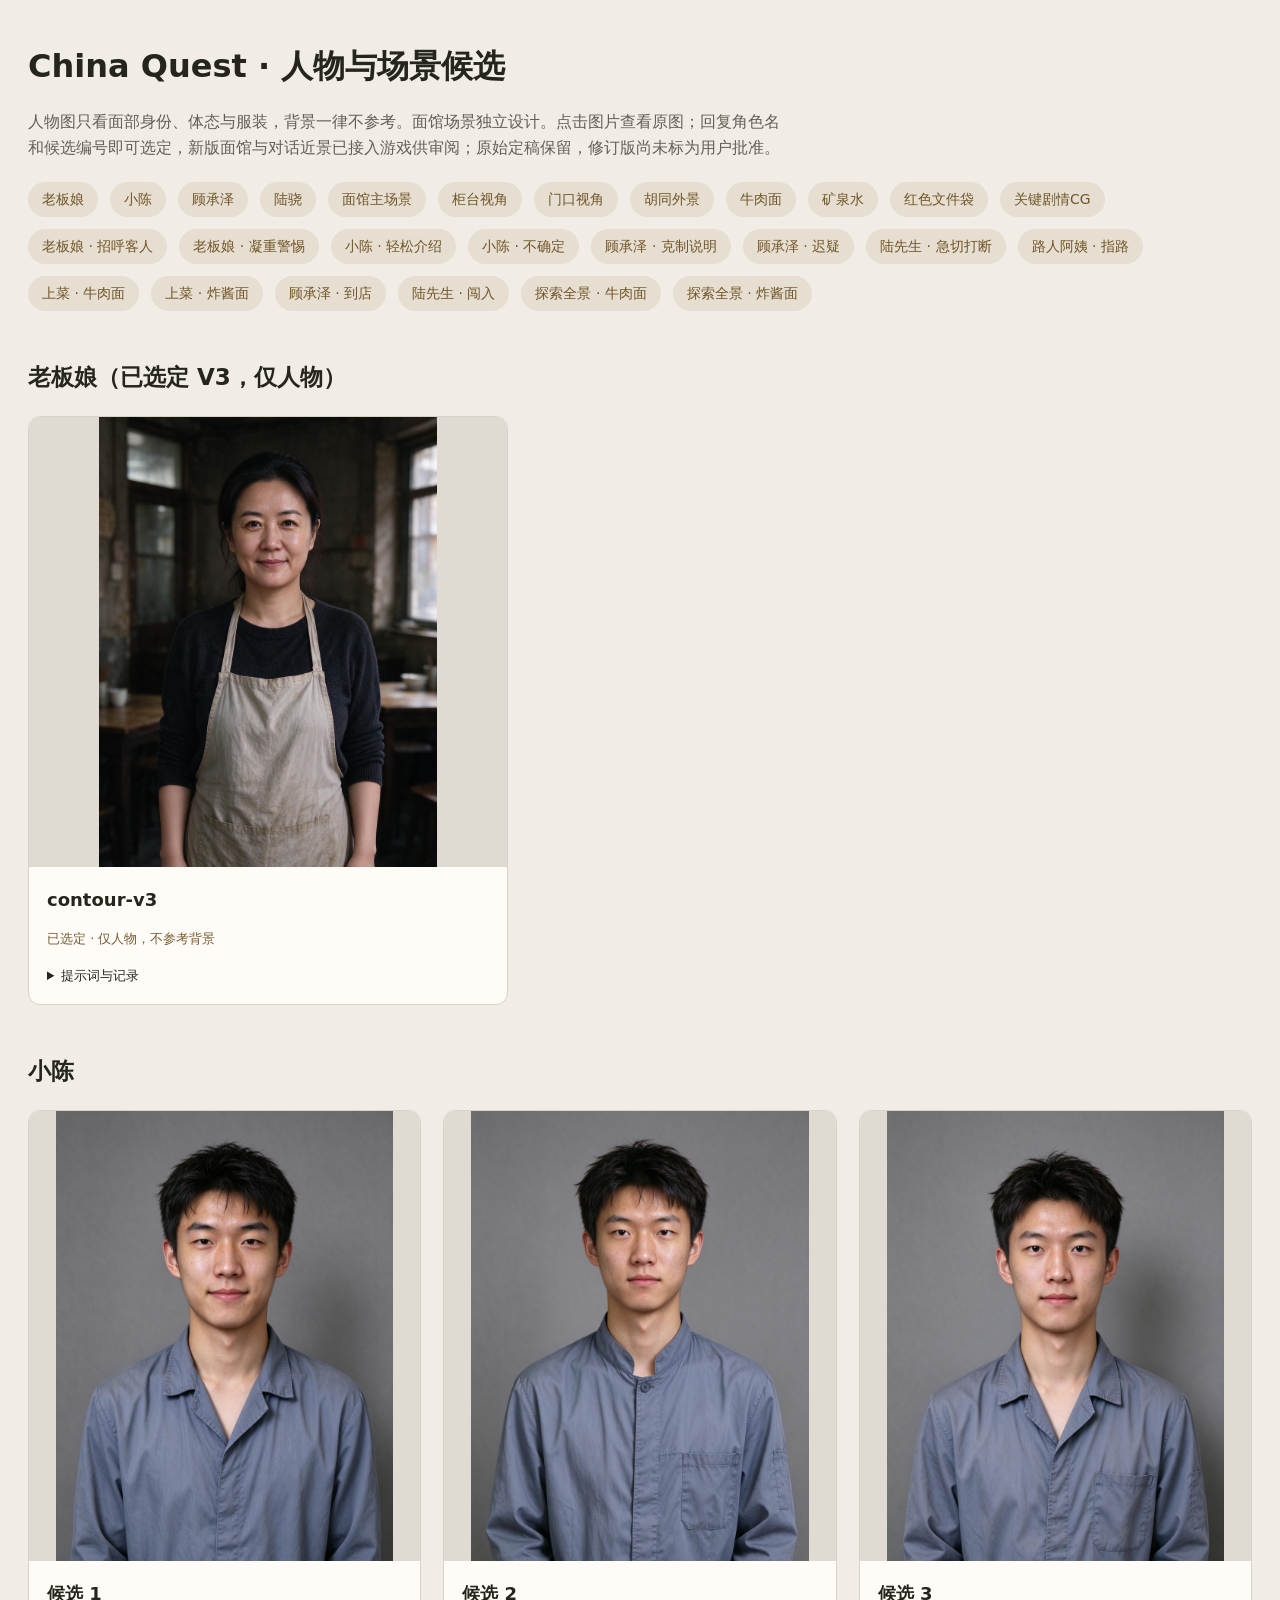
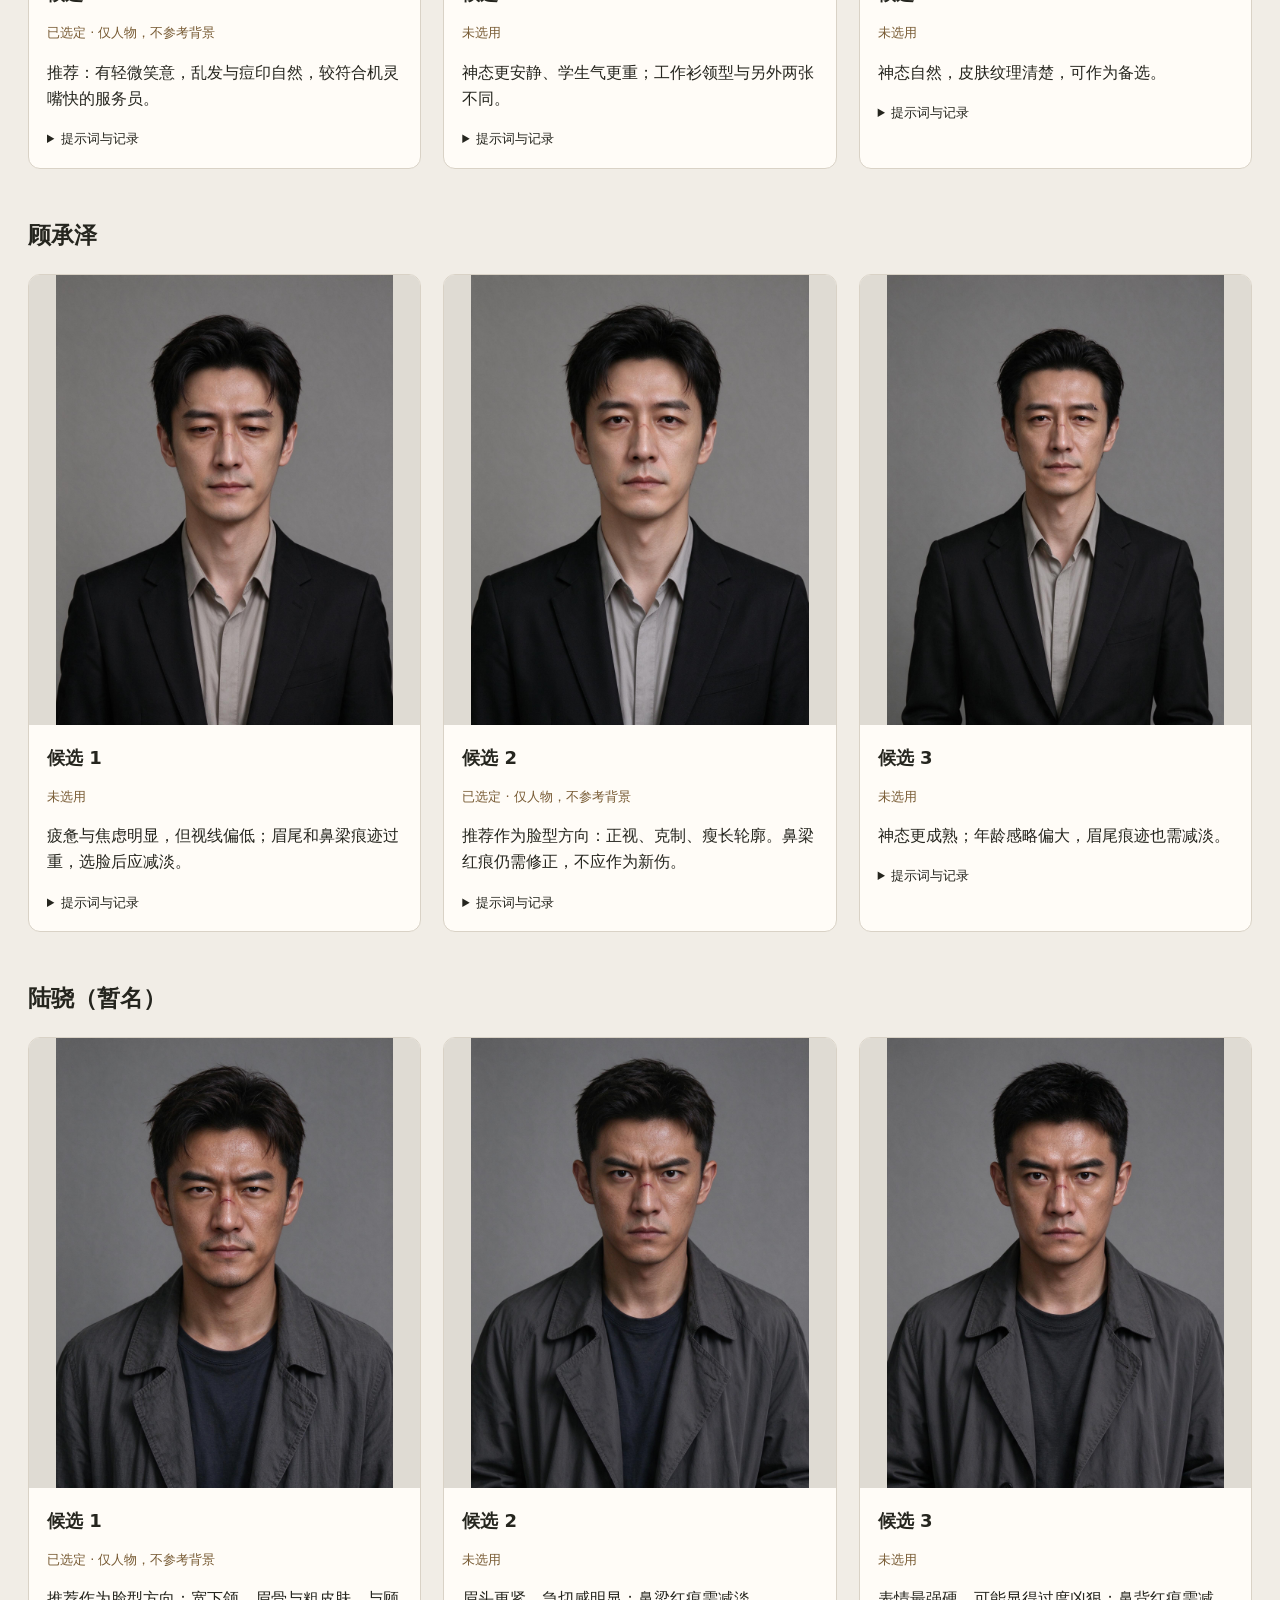
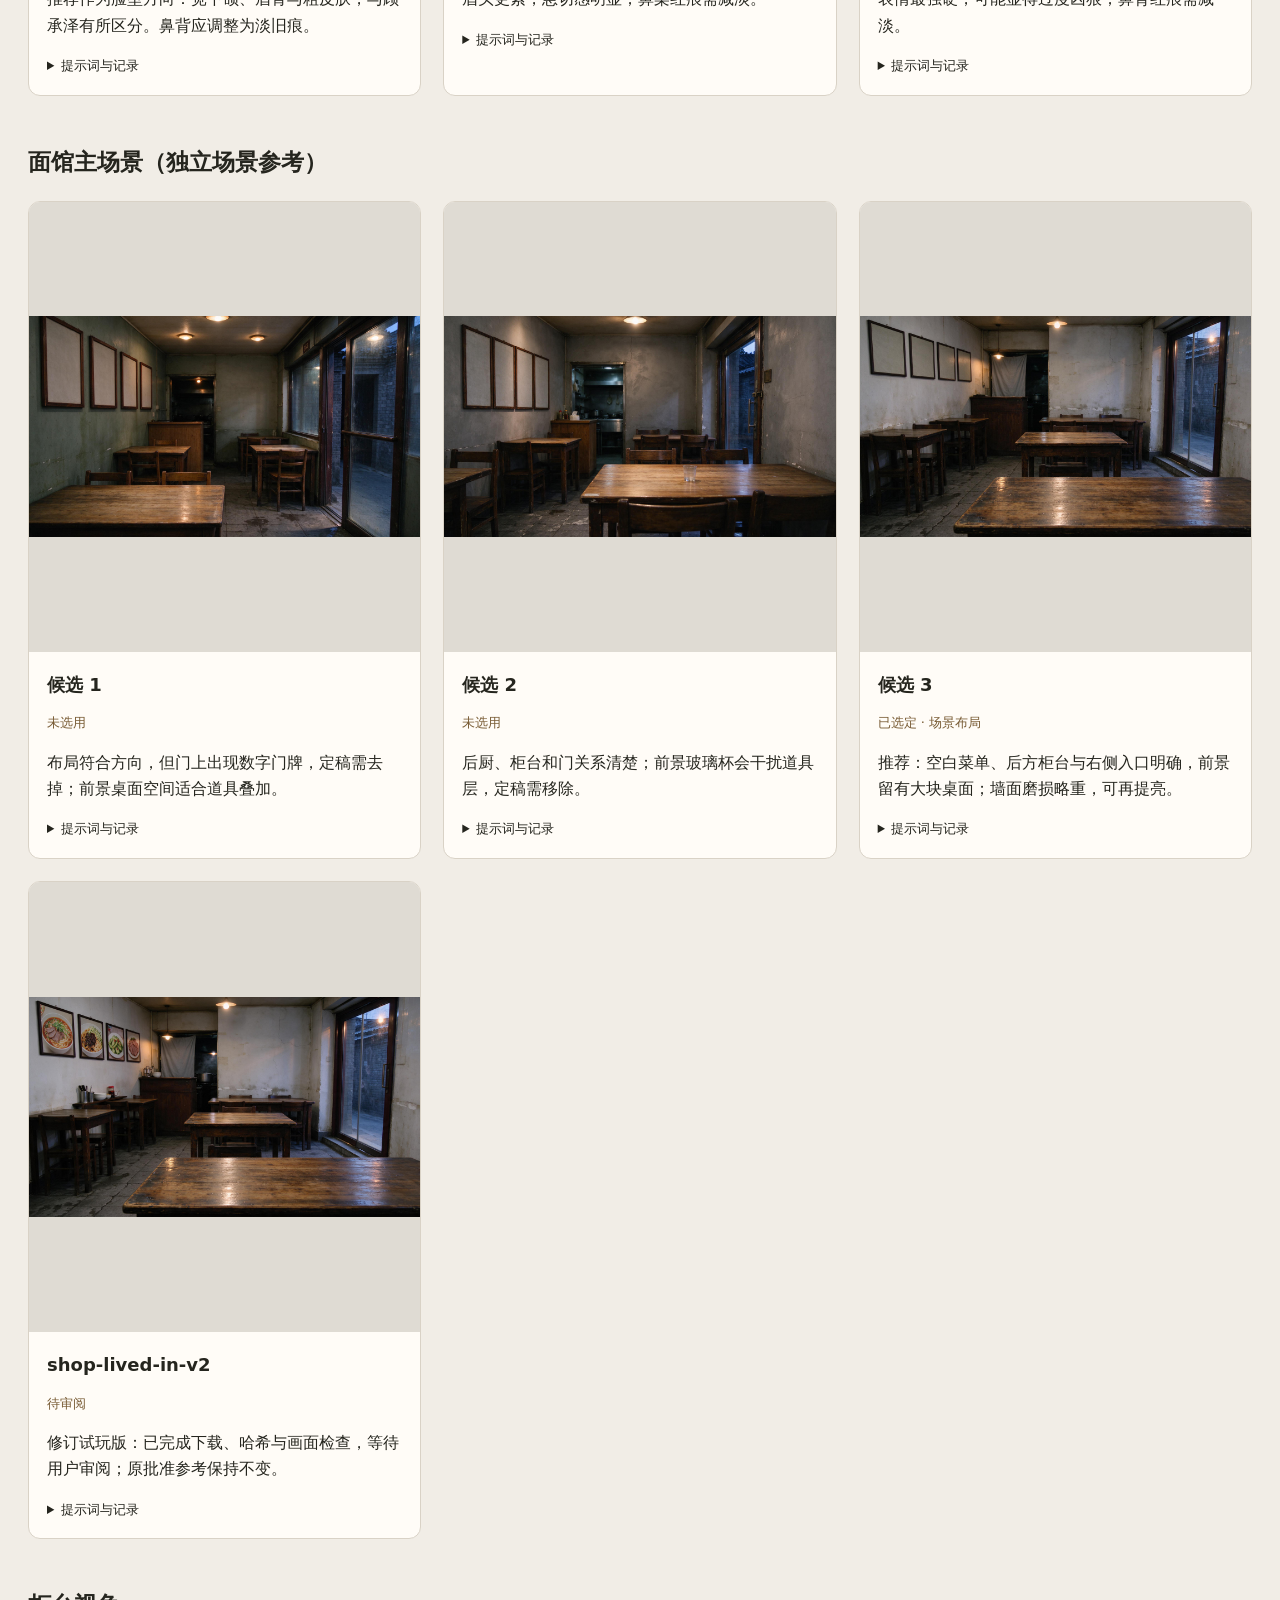
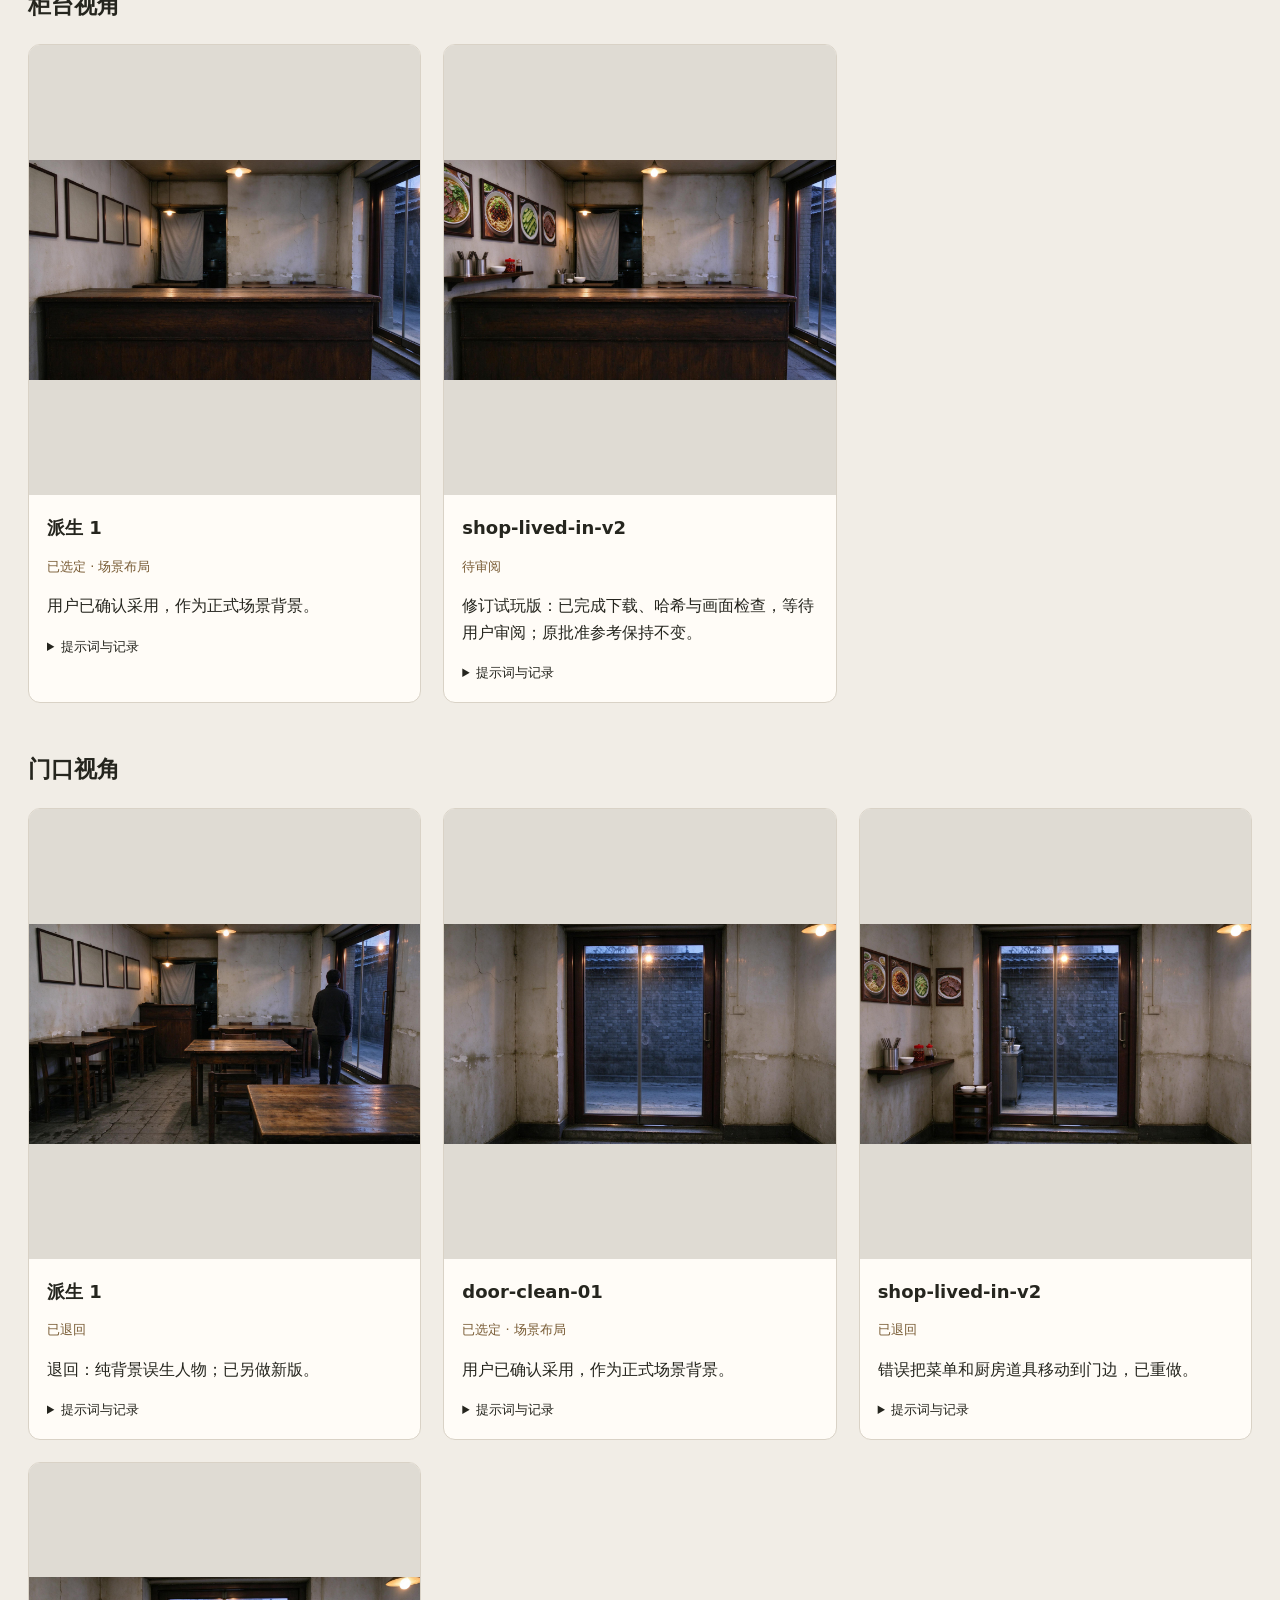
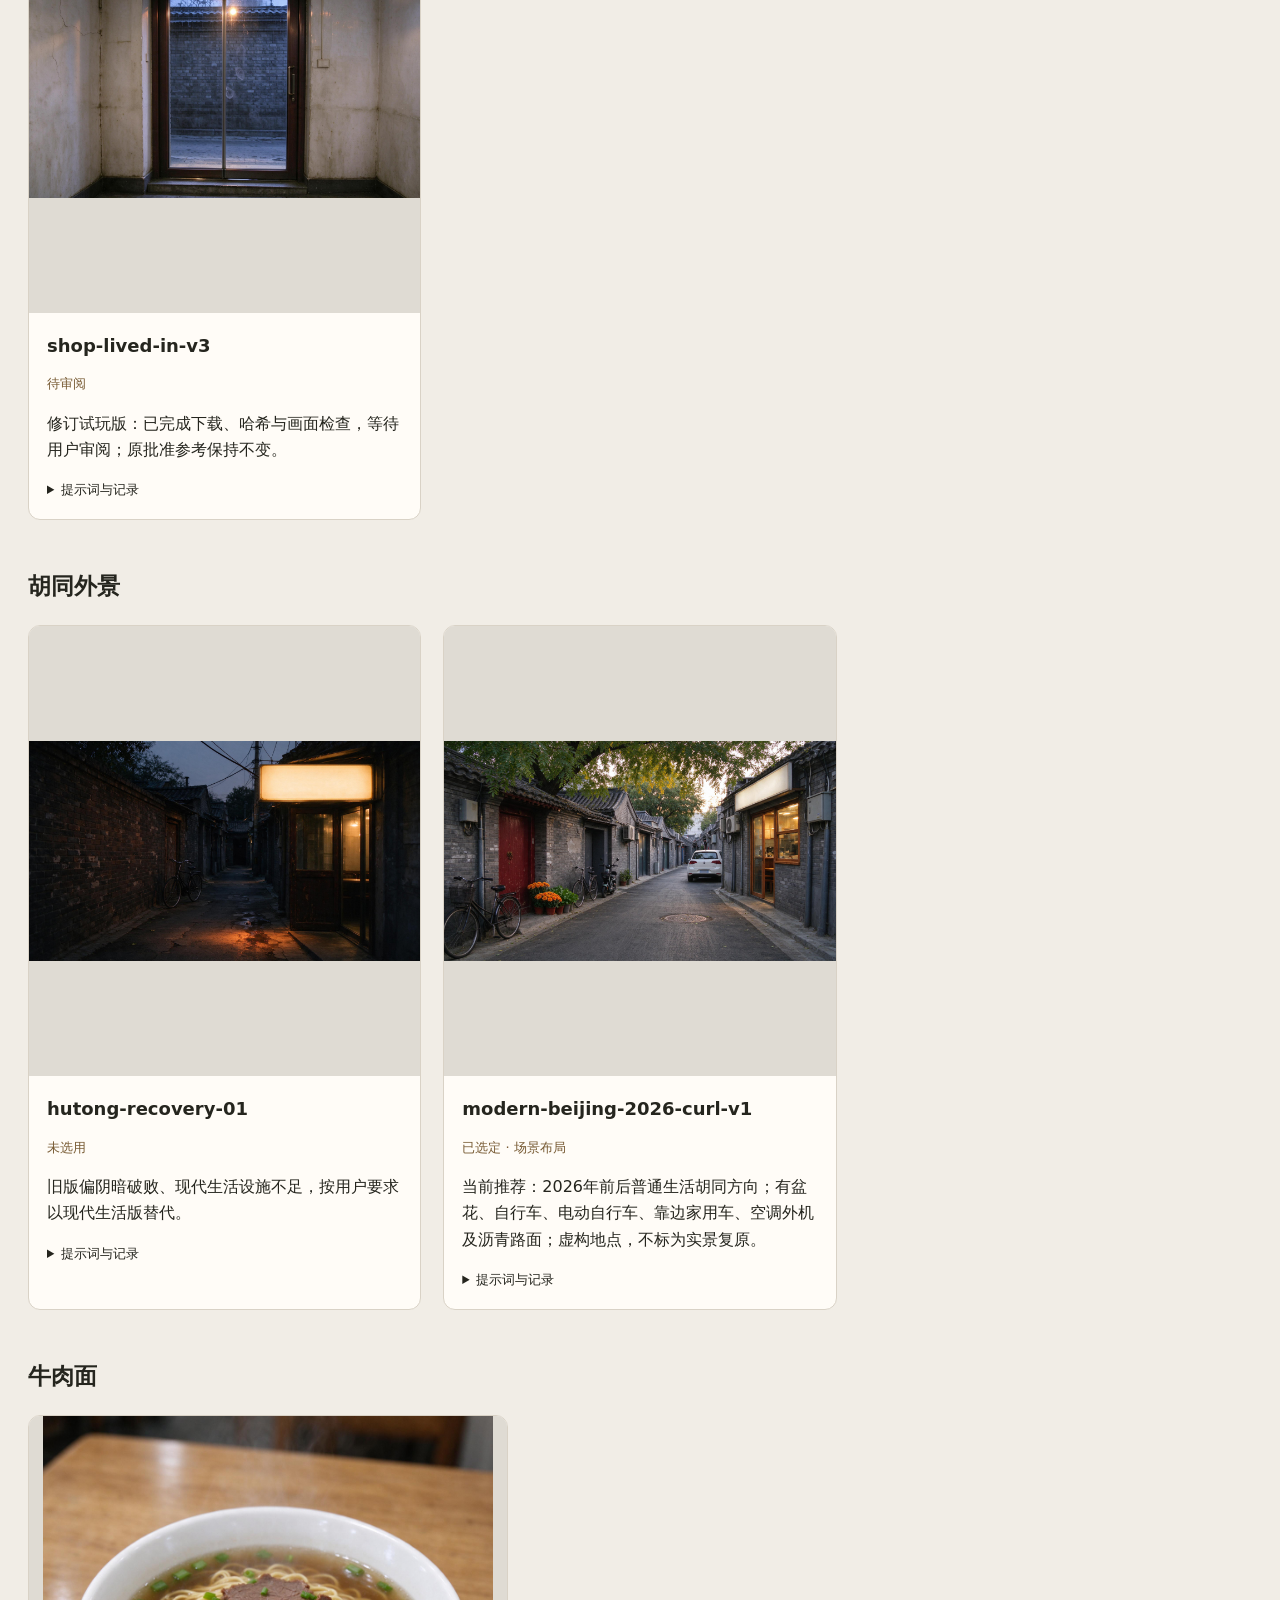
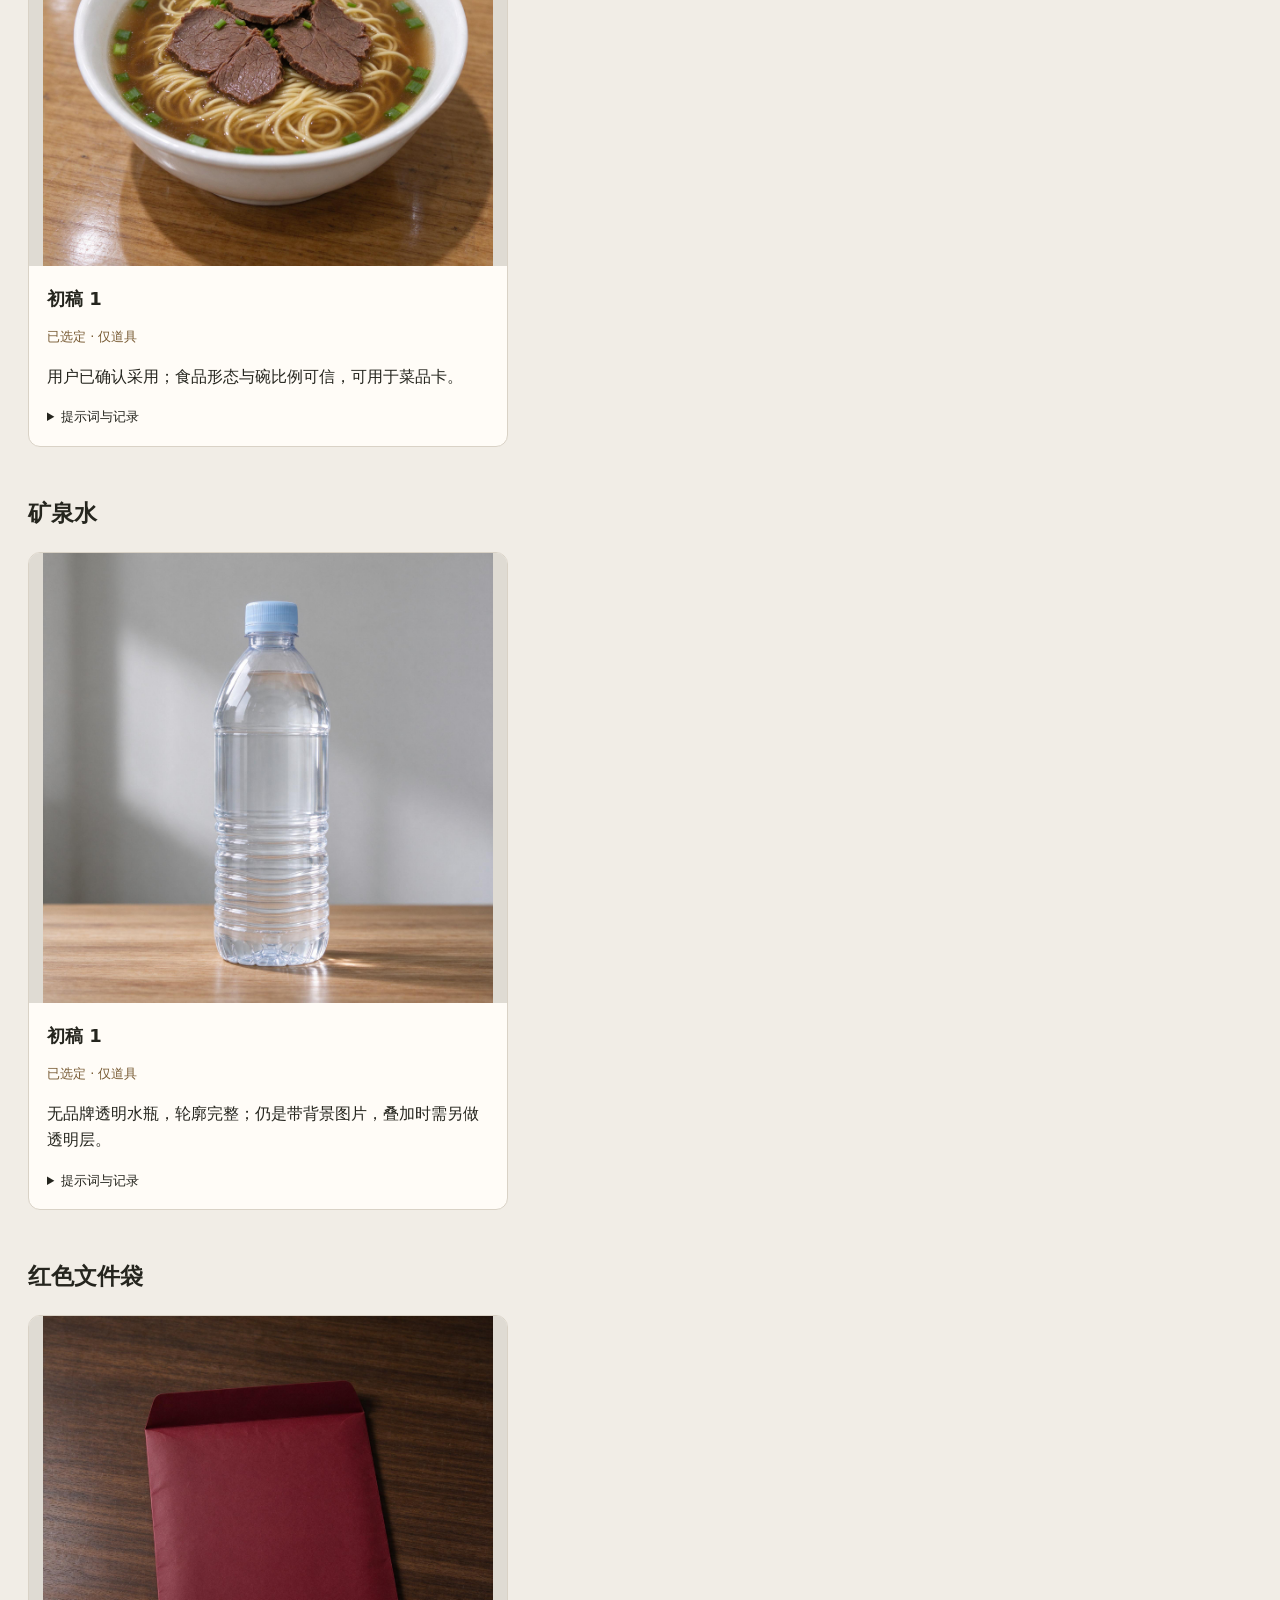
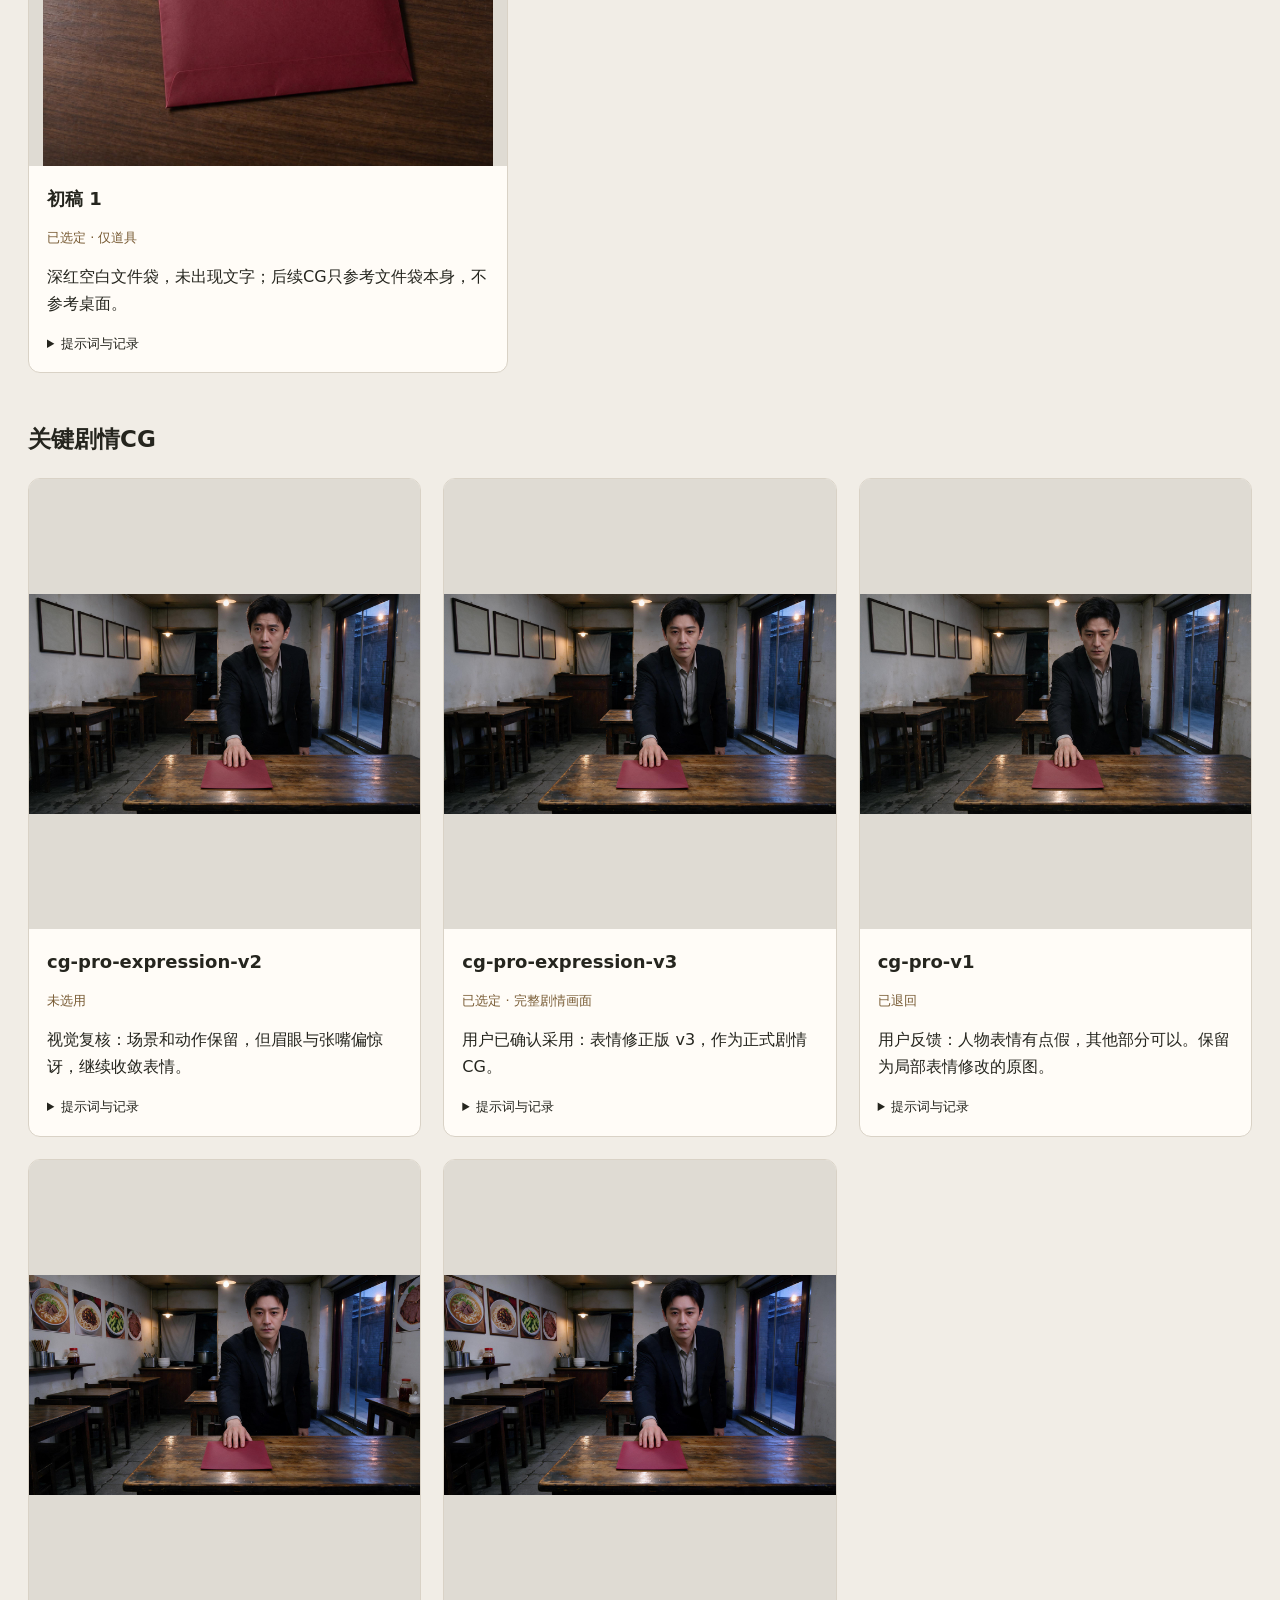
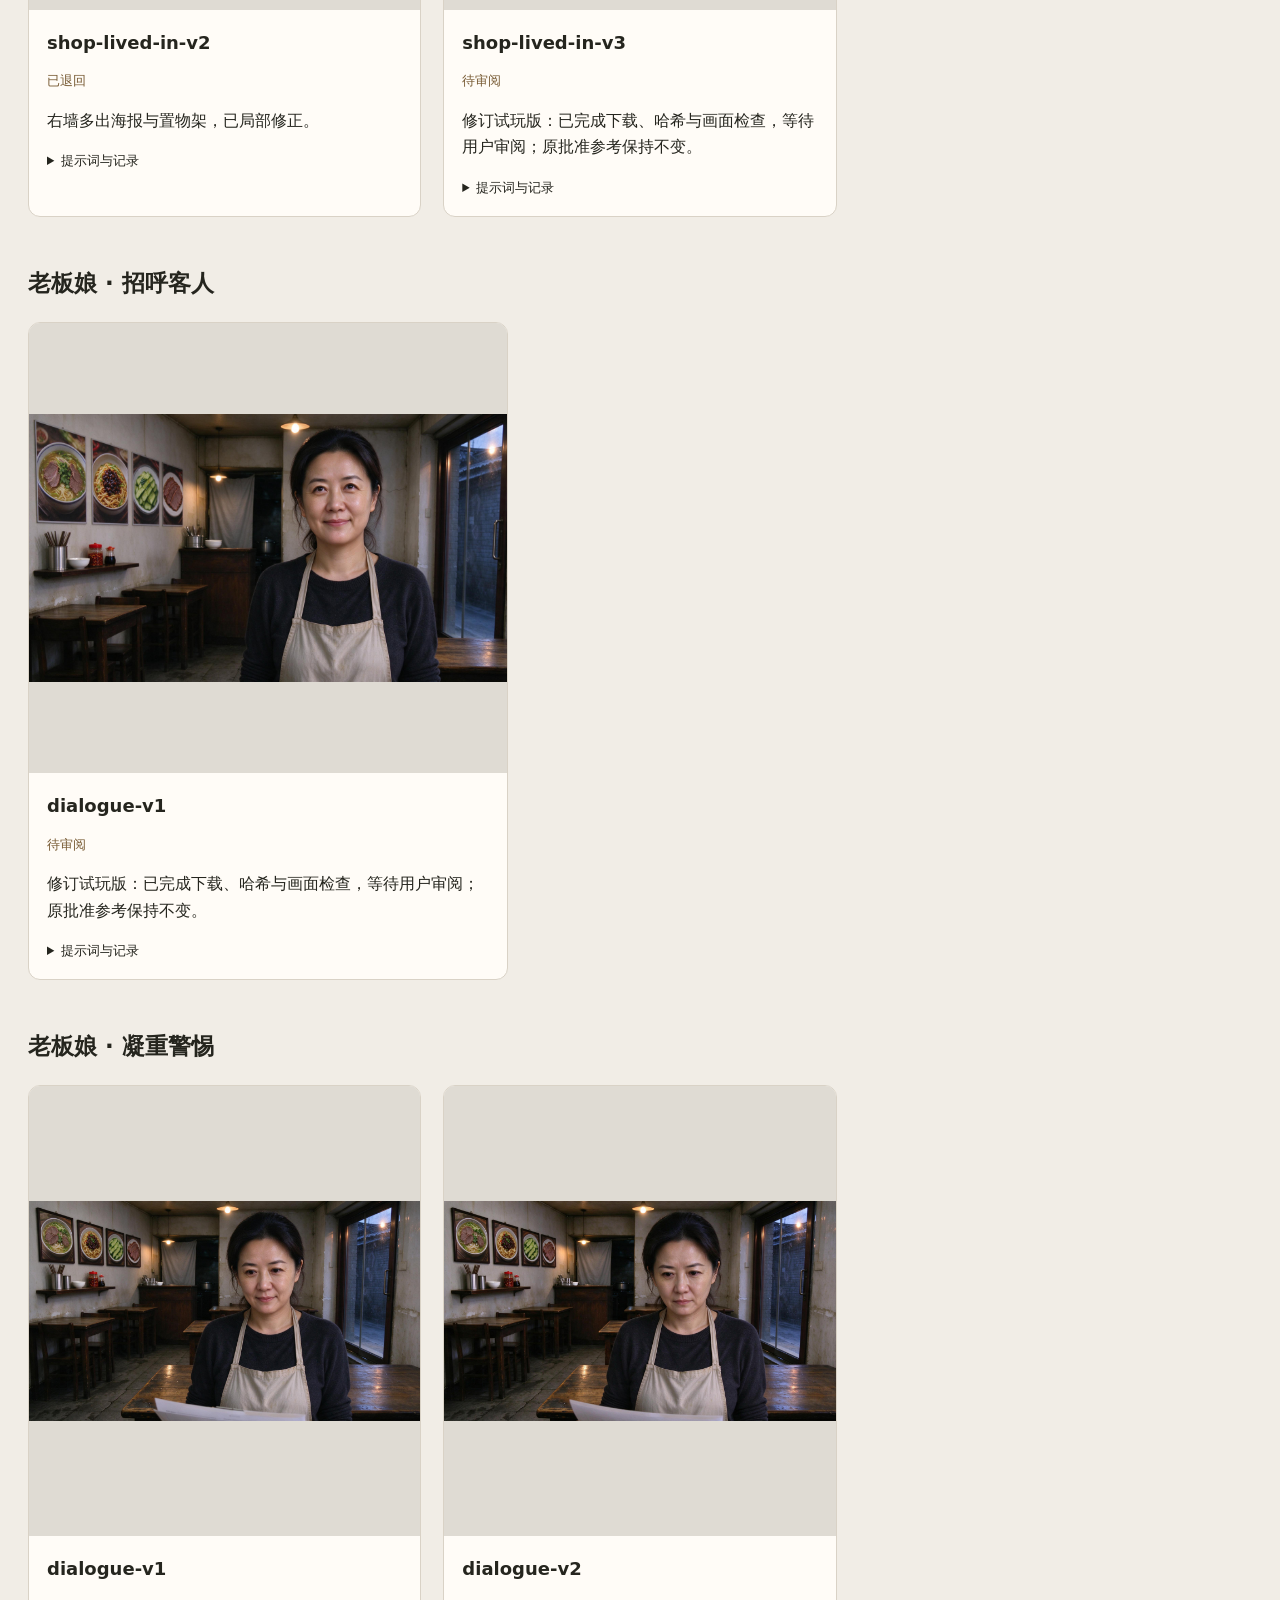
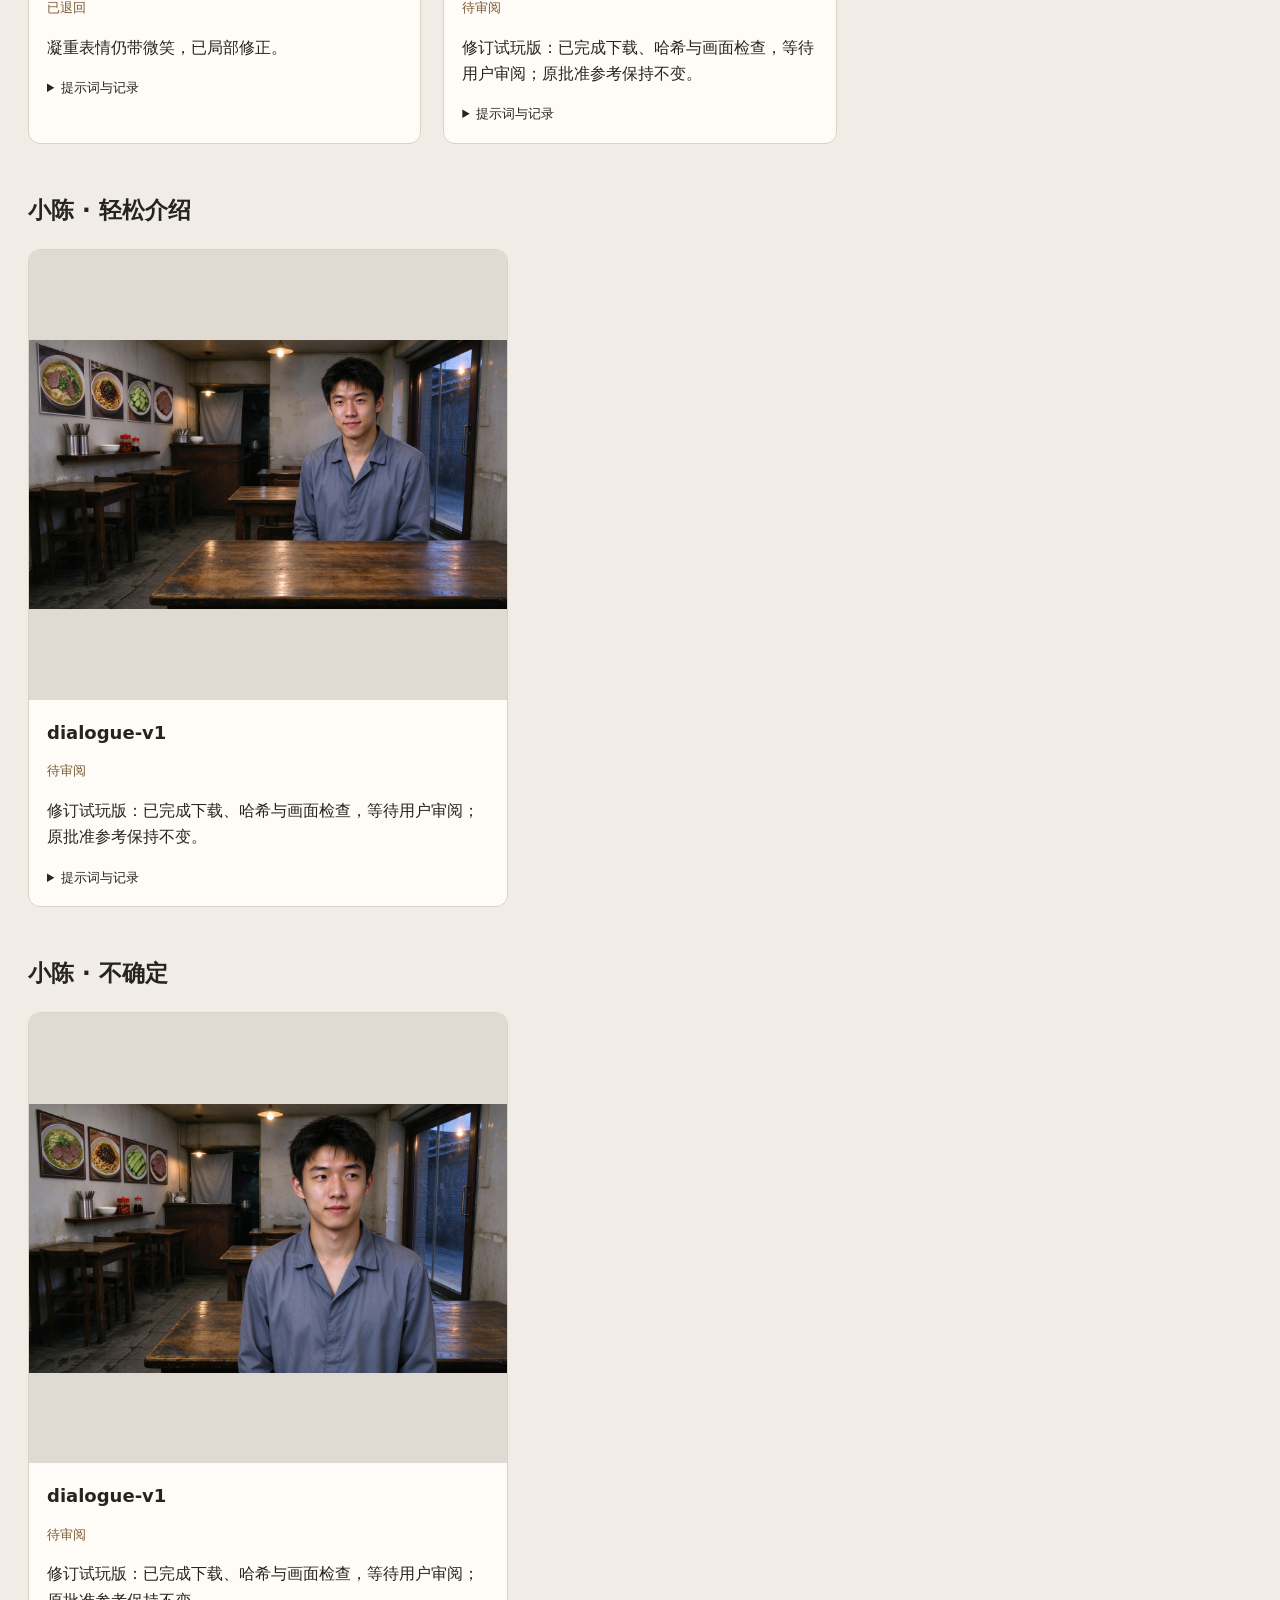
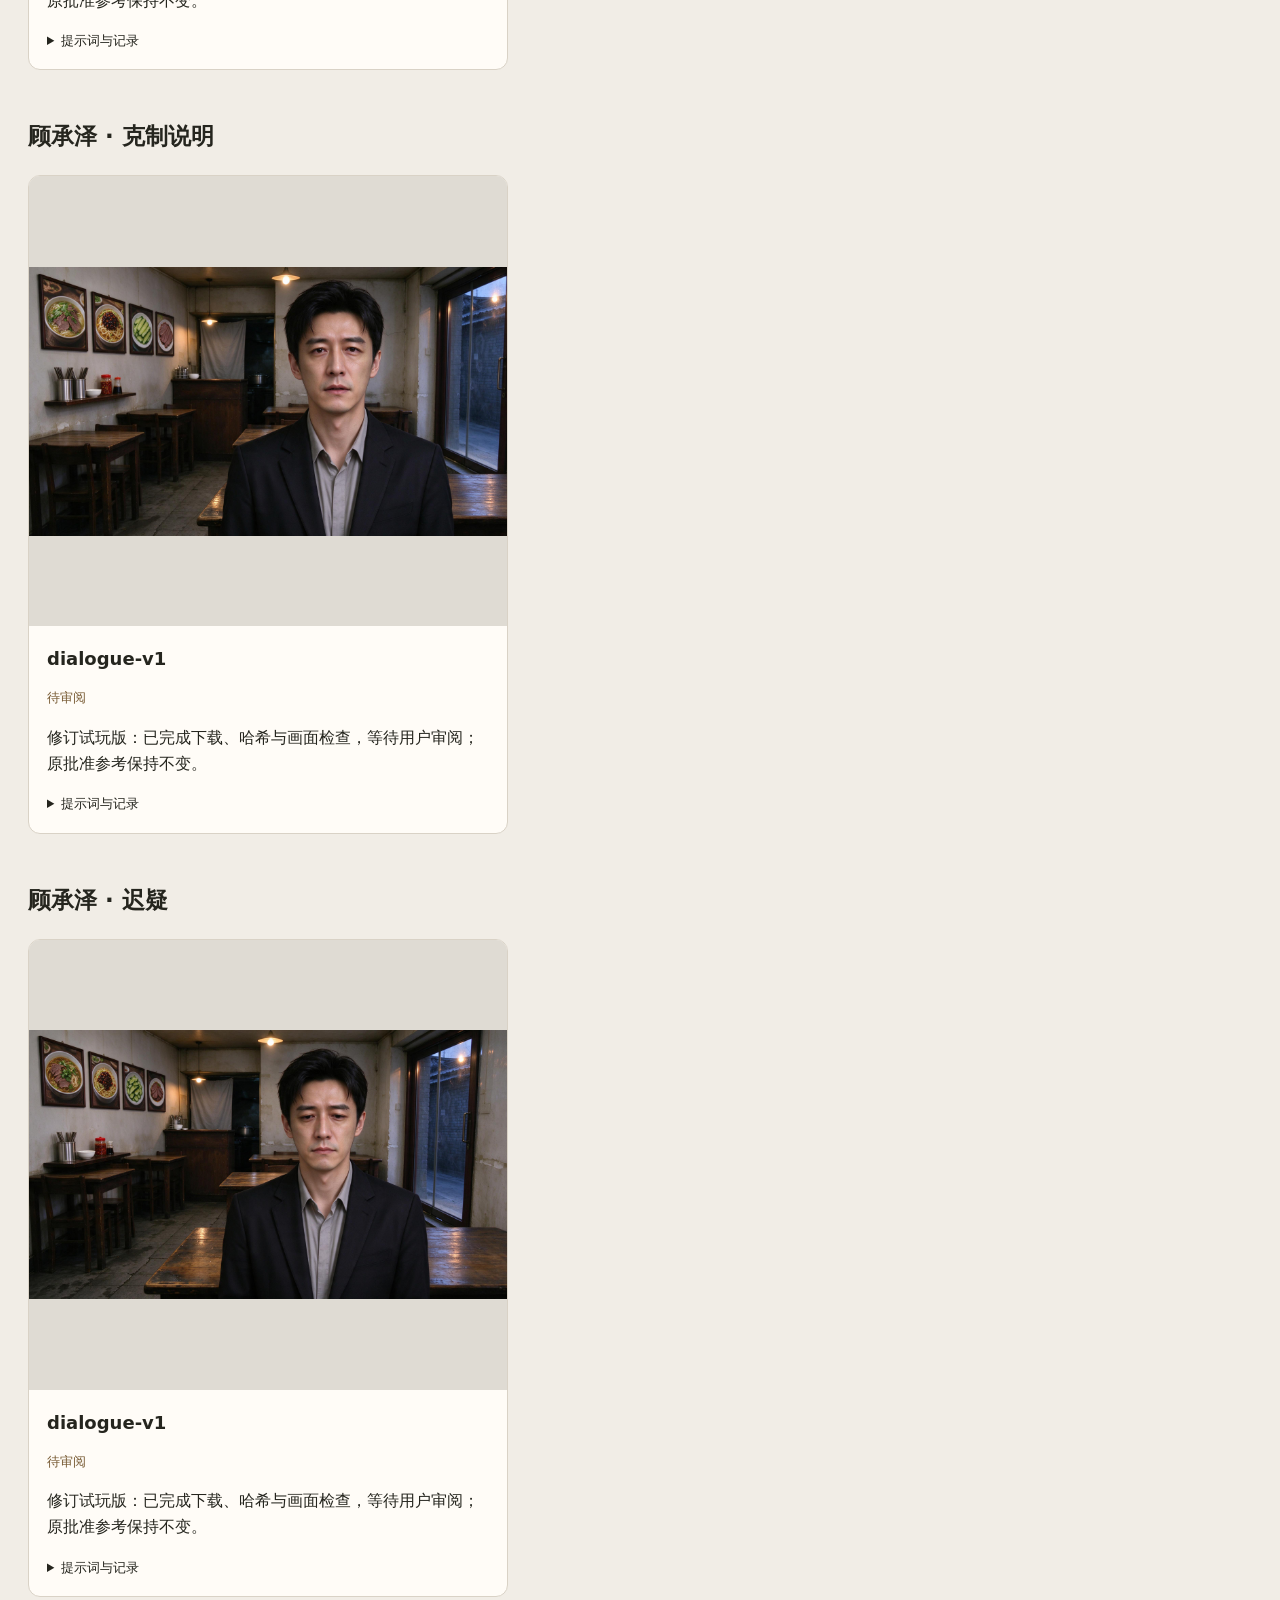
==== commit 4edef925: "Match exploration art to story and add personalized expression review" ====
--- a/assets/candidates/review.html
+++ b/assets/candidates/review.html
@@ -1,6 +1,6 @@
 <!doctype html><html lang="zh-CN"><meta charset="utf-8"><meta name="viewport" content="width=device-width,initial-scale=1"><title>China Quest · 候选图审阅</title><style>
     *{box-sizing:border-box}body{margin:0;background:#f1ede6;color:#25251e;font:16px/1.65 system-ui,-apple-system,sans-serif}main{max-width:1360px;margin:auto;padding:40px 28px}h1{font-size:32px;margin:0}header p{max-width:760px;color:#645f55}section{margin:48px 0}h2{font-size:23px}.grid{display:grid;grid-template-columns:repeat(3,minmax(0,1fr));gap:22px}article{border:1px solid #d9d2c6;background:#fffcf7;border-radius:12px;overflow:hidden}article img{display:block;width:100%;height:450px;object-fit:contain;background:#dfdbd3}article>div{padding:18px}h3{margin:0;font-size:18px}.status{font-size:13px;color:#785b34}details{font-size:13px}details p{white-space:pre-wrap}a{color:#715527}section:last-child img{height:250px}.grid:has(>article:only-child){grid-template-columns:minmax(0,480px)}nav{display:flex;gap:12px;flex-wrap:wrap;margin-top:20px}nav a{background:#e5ded1;border-radius:20px;padding:6px 14px;text-decoration:none;font-size:14px}@media(max-width:800px){article img{height:280px}article>div{padding:12px}main{padding:24px 18px}h1{font-size:26px}}@media(max-width:520px){.grid{grid-template-columns:1fr}article img{height:440px}}
-    </style><main><header><h1>China Quest · 人物与场景候选</h1><p>人物图只看面部身份、体态与服装，背景一律不参考。面馆场景独立设计。点击图片查看原图；回复角色名和候选编号即可选定，新版面馆与对话近景已接入游戏供审阅；原始定稿保留，修订版尚未标为用户批准。</p><nav><a href="#CH01_OWNER">老板娘</a><a href="#CH02_XIAOCHEN">小陈</a><a href="#CH03_GU">顾承泽</a><a href="#CH04_RIVAL">陆骁</a><a href="#BG02_SHOP_MAIN">面馆主场景</a><a href="#BG03_COUNTER">柜台视角</a><a href="#BG04_DOOR">门口视角</a><a href="#BG01_HUTONG">胡同外景</a><a href="#PR01_BEEF_NOODLES">牛肉面</a><a href="#PR02_WATER">矿泉水</a><a href="#PR03_ENVELOPE">红色文件袋</a><a href="#CG01_FILE_SLAM">关键剧情CG</a><a href="#DLG_OWNER_WARM">老板娘 · 招呼客人</a><a href="#DLG_OWNER_GUARDED">老板娘 · 凝重警惕</a><a href="#DLG_CHEN_FRIENDLY">小陈 · 轻松介绍</a><a href="#DLG_CHEN_UNSURE">小陈 · 不确定</a><a href="#DLG_GU_CALM">顾承泽 · 克制说明</a><a href="#DLG_GU_HESITANT">顾承泽 · 迟疑</a><a href="#DLG_RIVAL_URGENT">陆先生 · 急切打断</a><a href="#DLG_AUNT_HELPFUL">路人阿姨 · 指路</a><a href="#BEAT_MEAL_BEEF">上菜 · 牛肉面</a><a href="#BEAT_MEAL_ZHAJIANG">上菜 · 炸酱面</a><a href="#BEAT_GU_ARRIVAL">顾承泽 · 到店</a><a href="#BEAT_RIVAL_ENTRY">陆先生 · 闯入</a></nav></header><section id="CH01_OWNER"><h2>老板娘（已选定 V3，仅人物）</h2><div class="grid"><article><a href="CH01_OWNER/contour-v3.jpg" target="_blank" rel="noopener"><img loading="lazy" src="CH01_OWNER/contour-v3.jpg" alt="老板娘（已选定 V3，仅人物） contour-v3"></a><div><h3>contour-v3</h3><p class="status">已选定 · 仅人物，不参考背景</p><p></p><details><summary>提示词与记录</summary><p>真实摄影人物选角照，43岁北京胡同面馆女老板，半身正面，3:4。脸部骨相是画面重点：明显方圆脸，横向偏宽，下半脸有宽度，双侧下颌角清楚，下颌宽度接近颧骨宽度，不往下巴收尖；短而宽平的下巴，略外展的颧弓，脸颊有适度自然软组织。中等偏宽鼻翼、鼻头略厚，眉毛较浓且左右略不齐，左侧法令纹较明显、眼尾细纹和皮肤毛孔。神态爽利、稳当、精明，轻微闭嘴笑。正常女性面容，不男性化、不夸张粗犷、不肥胖、不衰老化。不要窄脸、鹅蛋脸、尖下巴、瓜子脸、整容脸或广告模特脸。黑发朴素束起，深色针织衫、洗旧围裙，双手放低不挡脸。自然窗光，背景为虚化朴素面馆，无文字，不磨皮。</p><a href="CH01_OWNER/contour-v3.json">JSON 记录</a></details></div></article></div></section><section id="CH02_XIAOCHEN"><h2>小陈</h2><div class="grid"><article><a href="CH02_XIAOCHEN/casting-round-01-1.jpg" target="_blank" rel="noopener"><img loading="lazy" src="CH02_XIAOCHEN/casting-round-01-1.jpg" alt="小陈 候选 1"></a><div><h3>候选 1</h3><p class="status">已选定 · 仅人物，不参考背景</p><p>推荐：有轻微笑意，乱发与痘印自然，较符合机灵嘴快的服务员。</p><details><summary>提示词与记录</summary><p>真实摄影选角照，3:4正面半身，24岁北京面馆男服务员小陈。年轻、机灵嘴快，略方偏长脸，左右单眼皮和内双不完全对称，鼻尖微圆，短乱发，颧部轻微痘印和真实毛孔。朴素灰蓝工作衫，绝非西装或偶像造型，神态自然有机灵劲。自然柔光，单一中灰无干扰背景，双手放低，完整露出头顶和肩膀。不要磨皮、尖下巴、模特脸、文字。人物参考图背景不用于游戏。</p><a href="CH02_XIAOCHEN/casting-round-01-1.json">JSON 记录</a></details></div></article><article><a href="CH02_XIAOCHEN/casting-round-01-2.jpg" target="_blank" rel="noopener"><img loading="lazy" src="CH02_XIAOCHEN/casting-round-01-2.jpg" alt="小陈 候选 2"></a><div><h3>候选 2</h3><p class="status">未选用</p><p>神态更安静、学生气更重；工作衫领型与另外两张不同。</p><details><summary>提示词与记录</summary><p>真实摄影选角照，3:4正面半身，24岁北京面馆男服务员小陈。年轻、机灵嘴快，略方偏长脸，左右单眼皮和内双不完全对称，鼻尖微圆，短乱发，颧部轻微痘印和真实毛孔。朴素灰蓝工作衫，绝非西装或偶像造型，神态自然有机灵劲。自然柔光，单一中灰无干扰背景，双手放低，完整露出头顶和肩膀。不要磨皮、尖下巴、模特脸、文字。人物参考图背景不用于游戏。</p><a href="CH02_XIAOCHEN/casting-round-01-2.json">JSON 记录</a></details></div></article><article><a href="CH02_XIAOCHEN/casting-round-01-3.jpg" target="_blank" rel="noopener"><img loading="lazy" src="CH02_XIAOCHEN/casting-round-01-3.jpg" alt="小陈 候选 3"></a><div><h3>候选 3</h3><p class="status">未选用</p><p>神态自然，皮肤纹理清楚，可作为备选。</p><details><summary>提示词与记录</summary><p>真实摄影选角照，3:4正面半身，24岁北京面馆男服务员小陈。年轻、机灵嘴快，略方偏长脸，左右单眼皮和内双不完全对称，鼻尖微圆，短乱发，颧部轻微痘印和真实毛孔。朴素灰蓝工作衫，绝非西装或偶像造型，神态自然有机灵劲。自然柔光，单一中灰无干扰背景，双手放低，完整露出头顶和肩膀。不要磨皮、尖下巴、模特脸、文字。人物参考图背景不用于游戏。</p><a href="CH02_XIAOCHEN/casting-round-01-3.json">JSON 记录</a></details></div></article></div></section><section id="CH03_GU"><h2>顾承泽</h2><div class="grid"><article><a href="CH03_GU/casting-round-01-1.jpg" target="_blank" rel="noopener"><img loading="lazy" src="CH03_GU/casting-round-01-1.jpg" alt="顾承泽 候选 1"></a><div><h3>候选 1</h3><p class="status">未选用</p><p>疲惫与焦虑明显，但视线偏低；眉尾和鼻梁痕迹过重，选脸后应减淡。</p><details><summary>提示词与记录</summary><p>真实摄影选角照，3:4正面半身，31岁男性顾承泽，富家人，有控制感、克制中带焦虑。偏瘦长脸，左眉尾一小段断眉，鼻梁右侧轻微不规则，疲惫眼周与真实皮肤，薄唇，黑色西装配素色衬衣，不打夸张领带。偏收窄的下颌，不能宽方脸，不能网红偶像模板。自然中性柔光，单一中灰无干扰背景，手放低。无文字，不磨皮。</p><a href="CH03_GU/casting-round-01-1.json">JSON 记录</a></details></div></article><article><a href="CH03_GU/casting-round-01-2.jpg" target="_blank" rel="noopener"><img loading="lazy" src="CH03_GU/casting-round-01-2.jpg" alt="顾承泽 候选 2"></a><div><h3>候选 2</h3><p class="status">已选定 · 仅人物，不参考背景</p><p>推荐作为脸型方向：正视、克制、瘦长轮廓。鼻梁红痕仍需修正，不应作为新伤。</p><details><summary>提示词与记录</summary><p>真实摄影选角照，3:4正面半身，31岁男性顾承泽，富家人，有控制感、克制中带焦虑。偏瘦长脸，左眉尾一小段断眉，鼻梁右侧轻微不规则，疲惫眼周与真实皮肤，薄唇，黑色西装配素色衬衣，不打夸张领带。偏收窄的下颌，不能宽方脸，不能网红偶像模板。自然中性柔光，单一中灰无干扰背景，手放低。无文字，不磨皮。</p><a href="CH03_GU/casting-round-01-2.json">JSON 记录</a></details></div></article><article><a href="CH03_GU/casting-round-01-3.jpg" target="_blank" rel="noopener"><img loading="lazy" src="CH03_GU/casting-round-01-3.jpg" alt="顾承泽 候选 3"></a><div><h3>候选 3</h3><p class="status">未选用</p><p>神态更成熟；年龄感略偏大，眉尾痕迹也需减淡。</p><details><summary>提示词与记录</summary><p>真实摄影选角照，3:4正面半身，31岁男性顾承泽，富家人，有控制感、克制中带焦虑。偏瘦长脸，左眉尾一小段断眉，鼻梁右侧轻微不规则，疲惫眼周与真实皮肤，薄唇，黑色西装配素色衬衣，不打夸张领带。偏收窄的下颌，不能宽方脸，不能网红偶像模板。自然中性柔光，单一中灰无干扰背景，手放低。无文字，不磨皮。</p><a href="CH03_GU/casting-round-01-3.json">JSON 记录</a></details></div></article></div></section><section id="CH04_RIVAL"><h2>陆骁（暂名）</h2><div class="grid"><article><a href="CH04_RIVAL/casting-round-01-1.jpg" target="_blank" rel="noopener"><img loading="lazy" src="CH04_RIVAL/casting-round-01-1.jpg" alt="陆骁（暂名） 候选 1"></a><div><h3>候选 1</h3><p class="status">已选定 · 仅人物，不参考背景</p><p>推荐作为脸型方向：宽下颌、眉骨与粗皮肤，与顾承泽有所区分。鼻背应调整为淡旧痕。</p><details><summary>提示词与记录</summary><p>真实摄影选角照，3:4正面半身，33岁男性陆骁（暂名），急切、直接、警惕。宽下颌方脸、眉骨明显，微不对称耳朵，鼻背轻微愈合旧伤，肤质偏粗有毛孔，短发。深灰风衣，朴素深色内搭。脸部偏宽，明确区别于偏瘦长脸黑西装顾承泽，不是同一个演员，不是偶像模特脸。自然中性柔光，单一中灰无干扰背景，双手放低。无文字，不磨皮。</p><a href="CH04_RIVAL/casting-round-01-1.json">JSON 记录</a></details></div></article><article><a href="CH04_RIVAL/casting-round-01-2.jpg" target="_blank" rel="noopener"><img loading="lazy" src="CH04_RIVAL/casting-round-01-2.jpg" alt="陆骁（暂名） 候选 2"></a><div><h3>候选 2</h3><p class="status">未选用</p><p>眉头更紧，急切感明显；鼻梁红痕需减淡。</p><details><summary>提示词与记录</summary><p>真实摄影选角照，3:4正面半身，33岁男性陆骁（暂名），急切、直接、警惕。宽下颌方脸、眉骨明显，微不对称耳朵，鼻背轻微愈合旧伤，肤质偏粗有毛孔，短发。深灰风衣，朴素深色内搭。脸部偏宽，明确区别于偏瘦长脸黑西装顾承泽，不是同一个演员，不是偶像模特脸。自然中性柔光，单一中灰无干扰背景，双手放低。无文字，不磨皮。</p><a href="CH04_RIVAL/casting-round-01-2.json">JSON 记录</a></details></div></article><article><a href="CH04_RIVAL/casting-round-01-3.jpg" target="_blank" rel="noopener"><img loading="lazy" src="CH04_RIVAL/casting-round-01-3.jpg" alt="陆骁（暂名） 候选 3"></a><div><h3>候选 3</h3><p class="status">未选用</p><p>表情最强硬，可能显得过度凶狠；鼻背红痕需减淡。</p><details><summary>提示词与记录</summary><p>真实摄影选角照，3:4正面半身，33岁男性陆骁（暂名），急切、直接、警惕。宽下颌方脸、眉骨明显，微不对称耳朵，鼻背轻微愈合旧伤，肤质偏粗有毛孔，短发。深灰风衣，朴素深色内搭。脸部偏宽，明确区别于偏瘦长脸黑西装顾承泽，不是同一个演员，不是偶像模特脸。自然中性柔光，单一中灰无干扰背景，双手放低。无文字，不磨皮。</p><a href="CH04_RIVAL/casting-round-01-3.json">JSON 记录</a></details></div></article></div></section><section id="BG02_SHOP_MAIN"><h2>面馆主场景（独立场景参考）</h2><div class="grid"><article><a href="BG02_SHOP_MAIN/casting-round-01-1.jpg" target="_blank" rel="noopener"><img loading="lazy" src="BG02_SHOP_MAIN/casting-round-01-1.jpg" alt="面馆主场景（独立场景参考） 候选 1"></a><div><h3>候选 1</h3><p class="status">未选用</p><p>布局符合方向，但门上出现数字门牌，定稿需去掉；前景桌面空间适合道具叠加。</p><details><summary>提示词与记录</summary><p>16:9真实摄影，北京胡同口普通小面馆，傍晚，玩家坐在前景木桌旁的平视室内主视角，35mm镜头。空间小而可信：左墙四块空白菜单板；后墙靠左一个小木柜台，后方通厨房；右侧靠前是木框玻璃入口门，门外隐约胡同灰砖；中间留出通道，四张旧木桌配木椅，地面灰色旧水泥砖。暖色顶灯混合门口冷色傍晚光，磨损墙面、真实尺度、干净但有使用痕迹。店内无人，无人物照片，不用任何人物参考照片里的背景。菜单板和门牌均留白，无可读文字、无字母、无品牌，不要豪华餐厅或复古影棚，前景桌面给后续食物与文件袋留位置。</p><a href="BG02_SHOP_MAIN/casting-round-01-1.json">JSON 记录</a></details></div></article><article><a href="BG02_SHOP_MAIN/casting-round-01-2.jpg" target="_blank" rel="noopener"><img loading="lazy" src="BG02_SHOP_MAIN/casting-round-01-2.jpg" alt="面馆主场景（独立场景参考） 候选 2"></a><div><h3>候选 2</h3><p class="status">未选用</p><p>后厨、柜台和门关系清楚；前景玻璃杯会干扰道具层，定稿需移除。</p><details><summary>提示词与记录</summary><p>16:9真实摄影，北京胡同口普通小面馆，傍晚，玩家坐在前景木桌旁的平视室内主视角，35mm镜头。空间小而可信：左墙四块空白菜单板；后墙靠左一个小木柜台，后方通厨房；右侧靠前是木框玻璃入口门，门外隐约胡同灰砖；中间留出通道，四张旧木桌配木椅，地面灰色旧水泥砖。暖色顶灯混合门口冷色傍晚光，磨损墙面、真实尺度、干净但有使用痕迹。店内无人，无人物照片，不用任何人物参考照片里的背景。菜单板和门牌均留白，无可读文字、无字母、无品牌，不要豪华餐厅或复古影棚，前景桌面给后续食物与文件袋留位置。</p><a href="BG02_SHOP_MAIN/casting-round-01-2.json">JSON 记录</a></details></div></article><article><a href="BG02_SHOP_MAIN/casting-round-01-3.jpg" target="_blank" rel="noopener"><img loading="lazy" src="BG02_SHOP_MAIN/casting-round-01-3.jpg" alt="面馆主场景（独立场景参考） 候选 3"></a><div><h3>候选 3</h3><p class="status">已选定 · 场景布局</p><p>推荐：空白菜单、后方柜台与右侧入口明确，前景留有大块桌面；墙面磨损略重，可再提亮。</p><details><summary>提示词与记录</summary><p>16:9真实摄影，北京胡同口普通小面馆，傍晚，玩家坐在前景木桌旁的平视室内主视角，35mm镜头。空间小而可信：左墙四块空白菜单板；后墙靠左一个小木柜台，后方通厨房；右侧靠前是木框玻璃入口门，门外隐约胡同灰砖；中间留出通道，四张旧木桌配木椅，地面灰色旧水泥砖。暖色顶灯混合门口冷色傍晚光，磨损墙面、真实尺度、干净但有使用痕迹。店内无人，无人物照片，不用任何人物参考照片里的背景。菜单板和门牌均留白，无可读文字、无字母、无品牌，不要豪华餐厅或复古影棚，前景桌面给后续食物与文件袋留位置。</p><a href="BG02_SHOP_MAIN/casting-round-01-3.json">JSON 记录</a></details></div></article><article><a href="BG02_SHOP_MAIN/shop-lived-in-v2.jpg" target="_blank" rel="noopener"><img loading="lazy" src="BG02_SHOP_MAIN/shop-lived-in-v2.jpg" alt="面馆主场景（独立场景参考） shop-lived-in-v2"></a><div><h3>shop-lived-in-v2</h3><p class="status">待审阅</p><p>修订试玩版：已完成下载、哈希与画面检查，等待用户审阅；原批准参考保持不变。</p><details><summary>提示词与记录</summary><p>编辑这张真实北京胡同面馆室内照片，保留同一房间的摄像机位置、四张旧木桌和椅子、右边木框玻璃门、后方左侧小柜台和厨房入口、墙面结构与灯光。把空旷、无法识别用途的墙面改成一眼看得出是日常营业面馆的空间：
+    </style><main><header><h1>China Quest · 人物与场景候选</h1><p>人物图只看面部身份、体态与服装，背景一律不参考。面馆场景独立设计。点击图片查看原图；回复角色名和候选编号即可选定，新版面馆与对话近景已接入游戏供审阅；原始定稿保留，修订版尚未标为用户批准。</p><nav><a href="#CH01_OWNER">老板娘</a><a href="#CH02_XIAOCHEN">小陈</a><a href="#CH03_GU">顾承泽</a><a href="#CH04_RIVAL">陆骁</a><a href="#BG02_SHOP_MAIN">面馆主场景</a><a href="#BG03_COUNTER">柜台视角</a><a href="#BG04_DOOR">门口视角</a><a href="#BG01_HUTONG">胡同外景</a><a href="#PR01_BEEF_NOODLES">牛肉面</a><a href="#PR02_WATER">矿泉水</a><a href="#PR03_ENVELOPE">红色文件袋</a><a href="#CG01_FILE_SLAM">关键剧情CG</a><a href="#DLG_OWNER_WARM">老板娘 · 招呼客人</a><a href="#DLG_OWNER_GUARDED">老板娘 · 凝重警惕</a><a href="#DLG_CHEN_FRIENDLY">小陈 · 轻松介绍</a><a href="#DLG_CHEN_UNSURE">小陈 · 不确定</a><a href="#DLG_GU_CALM">顾承泽 · 克制说明</a><a href="#DLG_GU_HESITANT">顾承泽 · 迟疑</a><a href="#DLG_RIVAL_URGENT">陆先生 · 急切打断</a><a href="#DLG_AUNT_HELPFUL">路人阿姨 · 指路</a><a href="#BEAT_MEAL_BEEF">上菜 · 牛肉面</a><a href="#BEAT_MEAL_ZHAJIANG">上菜 · 炸酱面</a><a href="#BEAT_GU_ARRIVAL">顾承泽 · 到店</a><a href="#BEAT_RIVAL_ENTRY">陆先生 · 闯入</a><a href="#BEAT_EXPLORE_BEEF">探索全景 · 牛肉面</a><a href="#BEAT_EXPLORE_ZHAJIANG">探索全景 · 炸酱面</a></nav></header><section id="CH01_OWNER"><h2>老板娘（已选定 V3，仅人物）</h2><div class="grid"><article><a href="CH01_OWNER/contour-v3.jpg" target="_blank" rel="noopener"><img loading="lazy" src="CH01_OWNER/contour-v3.jpg" alt="老板娘（已选定 V3，仅人物） contour-v3"></a><div><h3>contour-v3</h3><p class="status">已选定 · 仅人物，不参考背景</p><p></p><details><summary>提示词与记录</summary><p>真实摄影人物选角照，43岁北京胡同面馆女老板，半身正面，3:4。脸部骨相是画面重点：明显方圆脸，横向偏宽，下半脸有宽度，双侧下颌角清楚，下颌宽度接近颧骨宽度，不往下巴收尖；短而宽平的下巴，略外展的颧弓，脸颊有适度自然软组织。中等偏宽鼻翼、鼻头略厚，眉毛较浓且左右略不齐，左侧法令纹较明显、眼尾细纹和皮肤毛孔。神态爽利、稳当、精明，轻微闭嘴笑。正常女性面容，不男性化、不夸张粗犷、不肥胖、不衰老化。不要窄脸、鹅蛋脸、尖下巴、瓜子脸、整容脸或广告模特脸。黑发朴素束起，深色针织衫、洗旧围裙，双手放低不挡脸。自然窗光，背景为虚化朴素面馆，无文字，不磨皮。</p><a href="CH01_OWNER/contour-v3.json">JSON 记录</a></details></div></article></div></section><section id="CH02_XIAOCHEN"><h2>小陈</h2><div class="grid"><article><a href="CH02_XIAOCHEN/casting-round-01-1.jpg" target="_blank" rel="noopener"><img loading="lazy" src="CH02_XIAOCHEN/casting-round-01-1.jpg" alt="小陈 候选 1"></a><div><h3>候选 1</h3><p class="status">已选定 · 仅人物，不参考背景</p><p>推荐：有轻微笑意，乱发与痘印自然，较符合机灵嘴快的服务员。</p><details><summary>提示词与记录</summary><p>真实摄影选角照，3:4正面半身，24岁北京面馆男服务员小陈。年轻、机灵嘴快，略方偏长脸，左右单眼皮和内双不完全对称，鼻尖微圆，短乱发，颧部轻微痘印和真实毛孔。朴素灰蓝工作衫，绝非西装或偶像造型，神态自然有机灵劲。自然柔光，单一中灰无干扰背景，双手放低，完整露出头顶和肩膀。不要磨皮、尖下巴、模特脸、文字。人物参考图背景不用于游戏。</p><a href="CH02_XIAOCHEN/casting-round-01-1.json">JSON 记录</a></details></div></article><article><a href="CH02_XIAOCHEN/casting-round-01-2.jpg" target="_blank" rel="noopener"><img loading="lazy" src="CH02_XIAOCHEN/casting-round-01-2.jpg" alt="小陈 候选 2"></a><div><h3>候选 2</h3><p class="status">未选用</p><p>神态更安静、学生气更重；工作衫领型与另外两张不同。</p><details><summary>提示词与记录</summary><p>真实摄影选角照，3:4正面半身，24岁北京面馆男服务员小陈。年轻、机灵嘴快，略方偏长脸，左右单眼皮和内双不完全对称，鼻尖微圆，短乱发，颧部轻微痘印和真实毛孔。朴素灰蓝工作衫，绝非西装或偶像造型，神态自然有机灵劲。自然柔光，单一中灰无干扰背景，双手放低，完整露出头顶和肩膀。不要磨皮、尖下巴、模特脸、文字。人物参考图背景不用于游戏。</p><a href="CH02_XIAOCHEN/casting-round-01-2.json">JSON 记录</a></details></div></article><article><a href="CH02_XIAOCHEN/casting-round-01-3.jpg" target="_blank" rel="noopener"><img loading="lazy" src="CH02_XIAOCHEN/casting-round-01-3.jpg" alt="小陈 候选 3"></a><div><h3>候选 3</h3><p class="status">未选用</p><p>神态自然，皮肤纹理清楚，可作为备选。</p><details><summary>提示词与记录</summary><p>真实摄影选角照，3:4正面半身，24岁北京面馆男服务员小陈。年轻、机灵嘴快，略方偏长脸，左右单眼皮和内双不完全对称，鼻尖微圆，短乱发，颧部轻微痘印和真实毛孔。朴素灰蓝工作衫，绝非西装或偶像造型，神态自然有机灵劲。自然柔光，单一中灰无干扰背景，双手放低，完整露出头顶和肩膀。不要磨皮、尖下巴、模特脸、文字。人物参考图背景不用于游戏。</p><a href="CH02_XIAOCHEN/casting-round-01-3.json">JSON 记录</a></details></div></article></div></section><section id="CH03_GU"><h2>顾承泽</h2><div class="grid"><article><a href="CH03_GU/casting-round-01-1.jpg" target="_blank" rel="noopener"><img loading="lazy" src="CH03_GU/casting-round-01-1.jpg" alt="顾承泽 候选 1"></a><div><h3>候选 1</h3><p class="status">未选用</p><p>疲惫与焦虑明显，但视线偏低；眉尾和鼻梁痕迹过重，选脸后应减淡。</p><details><summary>提示词与记录</summary><p>真实摄影选角照，3:4正面半身，31岁男性顾承泽，富家人，有控制感、克制中带焦虑。偏瘦长脸，左眉尾一小段断眉，鼻梁右侧轻微不规则，疲惫眼周与真实皮肤，薄唇，黑色西装配素色衬衣，不打夸张领带。偏收窄的下颌，不能宽方脸，不能网红偶像模板。自然中性柔光，单一中灰无干扰背景，手放低。无文字，不磨皮。</p><a href="CH03_GU/casting-round-01-1.json">JSON 记录</a></details></div></article><article><a href="CH03_GU/casting-round-01-2.jpg" target="_blank" rel="noopener"><img loading="lazy" src="CH03_GU/casting-round-01-2.jpg" alt="顾承泽 候选 2"></a><div><h3>候选 2</h3><p class="status">已选定 · 仅人物，不参考背景</p><p>推荐作为脸型方向：正视、克制、瘦长轮廓。鼻梁红痕仍需修正，不应作为新伤。</p><details><summary>提示词与记录</summary><p>真实摄影选角照，3:4正面半身，31岁男性顾承泽，富家人，有控制感、克制中带焦虑。偏瘦长脸，左眉尾一小段断眉，鼻梁右侧轻微不规则，疲惫眼周与真实皮肤，薄唇，黑色西装配素色衬衣，不打夸张领带。偏收窄的下颌，不能宽方脸，不能网红偶像模板。自然中性柔光，单一中灰无干扰背景，手放低。无文字，不磨皮。</p><a href="CH03_GU/casting-round-01-2.json">JSON 记录</a></details></div></article><article><a href="CH03_GU/casting-round-01-3.jpg" target="_blank" rel="noopener"><img loading="lazy" src="CH03_GU/casting-round-01-3.jpg" alt="顾承泽 候选 3"></a><div><h3>候选 3</h3><p class="status">未选用</p><p>神态更成熟；年龄感略偏大，眉尾痕迹也需减淡。</p><details><summary>提示词与记录</summary><p>真实摄影选角照，3:4正面半身，31岁男性顾承泽，富家人，有控制感、克制中带焦虑。偏瘦长脸，左眉尾一小段断眉，鼻梁右侧轻微不规则，疲惫眼周与真实皮肤，薄唇，黑色西装配素色衬衣，不打夸张领带。偏收窄的下颌，不能宽方脸，不能网红偶像模板。自然中性柔光，单一中灰无干扰背景，手放低。无文字，不磨皮。</p><a href="CH03_GU/casting-round-01-3.json">JSON 记录</a></details></div></article></div></section><section id="CH04_RIVAL"><h2>陆骁（暂名）</h2><div class="grid"><article><a href="CH04_RIVAL/casting-round-01-1.jpg" target="_blank" rel="noopener"><img loading="lazy" src="CH04_RIVAL/casting-round-01-1.jpg" alt="陆骁（暂名） 候选 1"></a><div><h3>候选 1</h3><p class="status">已选定 · 仅人物，不参考背景</p><p>推荐作为脸型方向：宽下颌、眉骨与粗皮肤，与顾承泽有所区分。鼻背应调整为淡旧痕。</p><details><summary>提示词与记录</summary><p>真实摄影选角照，3:4正面半身，33岁男性陆骁（暂名），急切、直接、警惕。宽下颌方脸、眉骨明显，微不对称耳朵，鼻背轻微愈合旧伤，肤质偏粗有毛孔，短发。深灰风衣，朴素深色内搭。脸部偏宽，明确区别于偏瘦长脸黑西装顾承泽，不是同一个演员，不是偶像模特脸。自然中性柔光，单一中灰无干扰背景，双手放低。无文字，不磨皮。</p><a href="CH04_RIVAL/casting-round-01-1.json">JSON 记录</a></details></div></article><article><a href="CH04_RIVAL/casting-round-01-2.jpg" target="_blank" rel="noopener"><img loading="lazy" src="CH04_RIVAL/casting-round-01-2.jpg" alt="陆骁（暂名） 候选 2"></a><div><h3>候选 2</h3><p class="status">未选用</p><p>眉头更紧，急切感明显；鼻梁红痕需减淡。</p><details><summary>提示词与记录</summary><p>真实摄影选角照，3:4正面半身，33岁男性陆骁（暂名），急切、直接、警惕。宽下颌方脸、眉骨明显，微不对称耳朵，鼻背轻微愈合旧伤，肤质偏粗有毛孔，短发。深灰风衣，朴素深色内搭。脸部偏宽，明确区别于偏瘦长脸黑西装顾承泽，不是同一个演员，不是偶像模特脸。自然中性柔光，单一中灰无干扰背景，双手放低。无文字，不磨皮。</p><a href="CH04_RIVAL/casting-round-01-2.json">JSON 记录</a></details></div></article><article><a href="CH04_RIVAL/casting-round-01-3.jpg" target="_blank" rel="noopener"><img loading="lazy" src="CH04_RIVAL/casting-round-01-3.jpg" alt="陆骁（暂名） 候选 3"></a><div><h3>候选 3</h3><p class="status">未选用</p><p>表情最强硬，可能显得过度凶狠；鼻背红痕需减淡。</p><details><summary>提示词与记录</summary><p>真实摄影选角照，3:4正面半身，33岁男性陆骁（暂名），急切、直接、警惕。宽下颌方脸、眉骨明显，微不对称耳朵，鼻背轻微愈合旧伤，肤质偏粗有毛孔，短发。深灰风衣，朴素深色内搭。脸部偏宽，明确区别于偏瘦长脸黑西装顾承泽，不是同一个演员，不是偶像模特脸。自然中性柔光，单一中灰无干扰背景，双手放低。无文字，不磨皮。</p><a href="CH04_RIVAL/casting-round-01-3.json">JSON 记录</a></details></div></article></div></section><section id="BG02_SHOP_MAIN"><h2>面馆主场景（独立场景参考）</h2><div class="grid"><article><a href="BG02_SHOP_MAIN/casting-round-01-1.jpg" target="_blank" rel="noopener"><img loading="lazy" src="BG02_SHOP_MAIN/casting-round-01-1.jpg" alt="面馆主场景（独立场景参考） 候选 1"></a><div><h3>候选 1</h3><p class="status">未选用</p><p>布局符合方向，但门上出现数字门牌，定稿需去掉；前景桌面空间适合道具叠加。</p><details><summary>提示词与记录</summary><p>16:9真实摄影，北京胡同口普通小面馆，傍晚，玩家坐在前景木桌旁的平视室内主视角，35mm镜头。空间小而可信：左墙四块空白菜单板；后墙靠左一个小木柜台，后方通厨房；右侧靠前是木框玻璃入口门，门外隐约胡同灰砖；中间留出通道，四张旧木桌配木椅，地面灰色旧水泥砖。暖色顶灯混合门口冷色傍晚光，磨损墙面、真实尺度、干净但有使用痕迹。店内无人，无人物照片，不用任何人物参考照片里的背景。菜单板和门牌均留白，无可读文字、无字母、无品牌，不要豪华餐厅或复古影棚，前景桌面给后续食物与文件袋留位置。</p><a href="BG02_SHOP_MAIN/casting-round-01-1.json">JSON 记录</a></details></div></article><article><a href="BG02_SHOP_MAIN/casting-round-01-2.jpg" target="_blank" rel="noopener"><img loading="lazy" src="BG02_SHOP_MAIN/casting-round-01-2.jpg" alt="面馆主场景（独立场景参考） 候选 2"></a><div><h3>候选 2</h3><p class="status">未选用</p><p>后厨、柜台和门关系清楚；前景玻璃杯会干扰道具层，定稿需移除。</p><details><summary>提示词与记录</summary><p>16:9真实摄影，北京胡同口普通小面馆，傍晚，玩家坐在前景木桌旁的平视室内主视角，35mm镜头。空间小而可信：左墙四块空白菜单板；后墙靠左一个小木柜台，后方通厨房；右侧靠前是木框玻璃入口门，门外隐约胡同灰砖；中间留出通道，四张旧木桌配木椅，地面灰色旧水泥砖。暖色顶灯混合门口冷色傍晚光，磨损墙面、真实尺度、干净但有使用痕迹。店内无人，无人物照片，不用任何人物参考照片里的背景。菜单板和门牌均留白，无可读文字、无字母、无品牌，不要豪华餐厅或复古影棚，前景桌面给后续食物与文件袋留位置。</p><a href="BG02_SHOP_MAIN/casting-round-01-2.json">JSON 记录</a></details></div></article><article><a href="BG02_SHOP_MAIN/casting-round-01-3.jpg" target="_blank" rel="noopener"><img loading="lazy" src="BG02_SHOP_MAIN/casting-round-01-3.jpg" alt="面馆主场景（独立场景参考） 候选 3"></a><div><h3>候选 3</h3><p class="status">已选定 · 场景布局</p><p>推荐：空白菜单、后方柜台与右侧入口明确，前景留有大块桌面；墙面磨损略重，可再提亮。</p><details><summary>提示词与记录</summary><p>16:9真实摄影，北京胡同口普通小面馆，傍晚，玩家坐在前景木桌旁的平视室内主视角，35mm镜头。空间小而可信：左墙四块空白菜单板；后墙靠左一个小木柜台，后方通厨房；右侧靠前是木框玻璃入口门，门外隐约胡同灰砖；中间留出通道，四张旧木桌配木椅，地面灰色旧水泥砖。暖色顶灯混合门口冷色傍晚光，磨损墙面、真实尺度、干净但有使用痕迹。店内无人，无人物照片，不用任何人物参考照片里的背景。菜单板和门牌均留白，无可读文字、无字母、无品牌，不要豪华餐厅或复古影棚，前景桌面给后续食物与文件袋留位置。</p><a href="BG02_SHOP_MAIN/casting-round-01-3.json">JSON 记录</a></details></div></article><article><a href="BG02_SHOP_MAIN/shop-lived-in-v2.jpg" target="_blank" rel="noopener"><img loading="lazy" src="BG02_SHOP_MAIN/shop-lived-in-v2.jpg" alt="面馆主场景（独立场景参考） shop-lived-in-v2"></a><div><h3>shop-lived-in-v2</h3><p class="status">待审阅</p><p>修订试玩版：已完成下载、哈希与画面检查，等待用户审阅；原批准参考保持不变。</p><details><summary>提示词与记录</summary><p>编辑这张真实北京胡同面馆室内照片，保留同一房间的摄像机位置、四张旧木桌和椅子、右边木框玻璃门、后方左侧小柜台和厨房入口、墙面结构与灯光。把空旷、无法识别用途的墙面改成一眼看得出是日常营业面馆的空间：
 1. 左墙现有的四个深木框不改变位置和大小，内部不再留白，分别放入没有任何文字的写实菜品海报照片：第一幅一碗牛肉汤面，第二幅一碗深色炸酱拌面，第三幅白瓷盘里的黄瓜凉菜，第四幅一碟卤牛肉。每幅是朴素近景食品摄影，暖白底，无文字无价格。
 2. 左墙菜品海报下方、后排桌旁加一条很窄的深色木搁板，上面整齐放两只不锈钢筷子筒、一叠白瓷小碗、一只红盖辣椒油罐、一只小醋壶。真实餐具尺度。
 3. 后方小柜台的左端放一个小号不锈钢餐具架和一叠白瓷碗；厨房入口内只隐约可见一口不锈钢汤锅和暖色工作灯。避免堆满道具。
@@ -49,4 +49,10 @@
 参考图1（BG04_DOOR）仅约束场景布局、建筑材质与室内陈设。
 参考图2（CH03_GU）只参考人物的面部身份、体态和已确认服装；完全忽略该图背景、空间布局、道具与光线，以目标场景指令为准。</p><a href="BEAT_GU_ARRIVAL/continuity-v1.json">JSON 记录</a></details></div></article></div></section><section id="BEAT_RIVAL_ENTRY"><h2>陆先生 · 闯入</h2><div class="grid"><article><a href="BEAT_RIVAL_ENTRY/continuity-v1.jpg" target="_blank" rel="noopener"><img loading="lazy" src="BEAT_RIVAL_ENTRY/continuity-v1.jpg" alt="陆先生 · 闯入 continuity-v1"></a><div><h3>continuity-v1</h3><p class="status">待审阅</p><p>Use in review preview; identity, action and composition checked. Awaiting user review.</p><details><summary>提示词与记录</summary><p>16:9真实摄影。相机在面馆室内正对现有木框玻璃入口门，参考图1锁定门的形状、木框分格、金属门把、门外灰砖墙和门两边墙面，不添加海报、厨房和其他道具。参考图2只锁人物身份和服装，完全忽略其背景。陆先生刚从门外走进来，站在门口中央，膝部以上中景，门被推开一点，深灰外套，表情急切认真，刚跨过门槛准备开口阻止对方，鼻梁只有很淡的旧伤而不是鲜红伤口。只有这个人，无别人，无玩家身体。室内暖灯和门外傍晚冷光，脸部正常曝光而非剪影，正常人体比例，手部自然，没有额外手指，无文字、品牌。
 参考图1（BG04_DOOR）仅约束场景布局、建筑材质与室内陈设。
-参考图2（CH04_RIVAL）只参考人物的面部身份、体态和已确认服装；完全忽略该图背景、空间布局、道具与光线，以目标场景指令为准。</p><a href="BEAT_RIVAL_ENTRY/continuity-v1.json">JSON 记录</a></details></div></article></div></section></main></html>+参考图2（CH04_RIVAL）只参考人物的面部身份、体态和已确认服装；完全忽略该图背景、空间布局、道具与光线，以目标场景指令为准。</p><a href="BEAT_RIVAL_ENTRY/continuity-v1.json">JSON 记录</a></details></div></article></div></section><section id="BEAT_EXPLORE_BEEF"><h2>探索全景 · 牛肉面</h2><div class="grid"><article><a href="BEAT_EXPLORE_BEEF/explore-v1.jpg" target="_blank" rel="noopener"><img loading="lazy" src="BEAT_EXPLORE_BEEF/explore-v1.jpg" alt="探索全景 · 牛肉面 explore-v1"></a><div><h3>explore-v1</h3><p class="status">待审阅</p><p>探索镜头：已核对订单面碗、小陈擦桌、老板娘整理瓷碗、门外汽车均可见；待用户审阅。</p><details><summary>提示词与记录</summary><p>16:9写实电影摄影，北京现代小面馆，玩家坐在桌边的第一人称广角场景，不出现玩家身体。参考1只锁定房间布局：左墙四幅食物照片，后左小柜台厨房，右侧木框玻璃门。参考2只锁定小陈的脸、灰蓝色衬衫和发型；参考3只锁定老板娘的脸、黑针织衫与旧围裙，忽略人物参考的背景。画面清楚包含三个层次：前景下方完整一碗牛肉汤面，薄牛肉片、面条、清汤放在旧木桌上，筷子平放碗边；中景正中偏右小陈站在另一张桌旁用一块干净抹布擦桌子，抬头自然看向玩家，身体与脸清楚；后景左侧老板娘站在小柜台后整理白瓷碗。只有这两个人，无其他人物。右侧玻璃门后胡同里能看见一辆靠边停好的深灰色小汽车的局部车身，不堵门不穿墙，不过分突出汽车。左墙四个木框依次是牛肉面、炸酱面、黄瓜、卤牛肉的食物照片；下方窄搁板有筷子筒、白瓷碗、红盖辣椒油和醋壶。不要文字。傍晚暖灯，现代北京普通居民生活质感，自然面部，不要摆拍笑容，无文件袋，无陌生西装男。小陈与老板娘动作清楚，碗、人物、门口都在画内。
+参考图1（BG02_SHOP_MAIN）仅约束场景布局、建筑材质与室内陈设。
+参考图2（CH02_XIAOCHEN）只参考人物的面部身份、体态和已确认服装；完全忽略该图背景、空间布局、道具与光线，以目标场景指令为准。
+参考图3（CH01_OWNER）只参考人物的面部身份、体态和已确认服装；完全忽略该图背景、空间布局、道具与光线，以目标场景指令为准。</p><a href="BEAT_EXPLORE_BEEF/explore-v1.json">JSON 记录</a></details></div></article></div></section><section id="BEAT_EXPLORE_ZHAJIANG"><h2>探索全景 · 炸酱面</h2><div class="grid"><article><a href="BEAT_EXPLORE_ZHAJIANG/explore-v1.jpg" target="_blank" rel="noopener"><img loading="lazy" src="BEAT_EXPLORE_ZHAJIANG/explore-v1.jpg" alt="探索全景 · 炸酱面 explore-v1"></a><div><h3>explore-v1</h3><p class="status">待审阅</p><p>探索镜头：已核对订单面碗、小陈擦桌、老板娘整理瓷碗、门外汽车均可见；待用户审阅。</p><details><summary>提示词与记录</summary><p>16:9写实电影摄影，北京现代小面馆，玩家坐在桌边的第一人称广角场景，不出现玩家身体。参考1只锁定房间布局：左墙四幅食物照片，后左小柜台厨房，右侧木框玻璃门。参考2只锁定小陈的脸、灰蓝色衬衫和发型；参考3只锁定老板娘的脸、黑针织衫与旧围裙，忽略人物参考的背景。画面清楚包含三个层次：前景下方完整一碗炸酱面，干拌面条、深褐色炸酱、黄瓜丝，没有汤放在旧木桌上，筷子平放碗边；中景正中偏右小陈站在另一张桌旁用一块干净抹布擦桌子，抬头自然看向玩家，身体与脸清楚；后景左侧老板娘站在小柜台后整理白瓷碗。只有这两个人，无其他人物。右侧玻璃门后胡同里能看见一辆靠边停好的深灰色小汽车的局部车身，不堵门不穿墙，不过分突出汽车。左墙四个木框依次是牛肉面、炸酱面、黄瓜、卤牛肉的食物照片；下方窄搁板有筷子筒、白瓷碗、红盖辣椒油和醋壶。不要文字。傍晚暖灯，现代北京普通居民生活质感，自然面部，不要摆拍笑容，无文件袋，无陌生西装男。小陈与老板娘动作清楚，碗、人物、门口都在画内。
+参考图1（BG02_SHOP_MAIN）仅约束场景布局、建筑材质与室内陈设。
+参考图2（CH02_XIAOCHEN）只参考人物的面部身份、体态和已确认服装；完全忽略该图背景、空间布局、道具与光线，以目标场景指令为准。
+参考图3（CH01_OWNER）只参考人物的面部身份、体态和已确认服装；完全忽略该图背景、空间布局、道具与光线，以目标场景指令为准。</p><a href="BEAT_EXPLORE_ZHAJIANG/explore-v1.json">JSON 记录</a></details></div></article></div></section></main></html>
